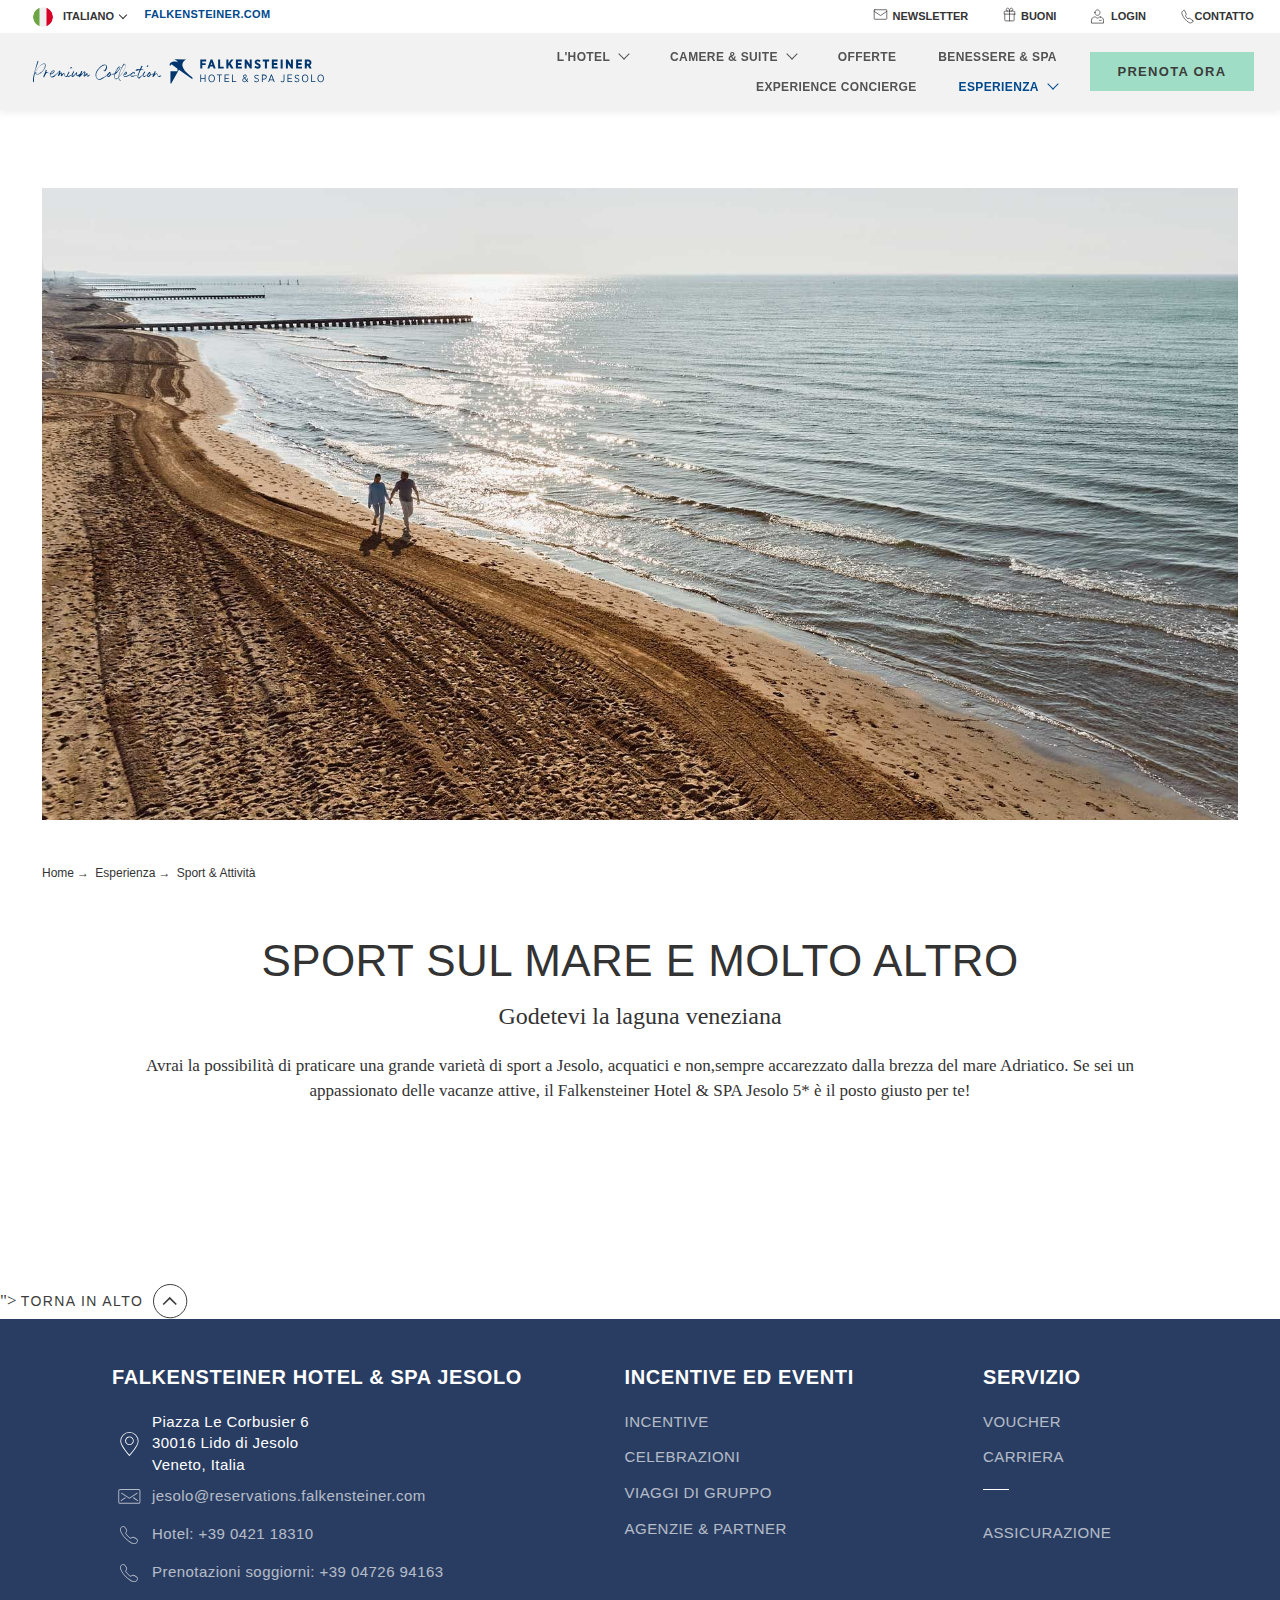
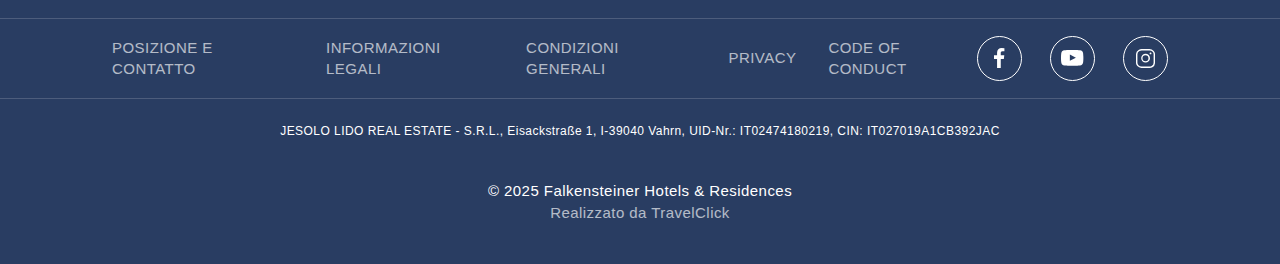
==== index.html @ 084e7e49 "primo commit del progetto Aloe Demo" ====
<!DOCTYPE html>
<!-- saved from url=(0066)https://www.falkensteiner.com/it/hotel-spa-jesolo/esperienza/sport -->
<html dir="ltr" lang="it" data-lang="it" data-template="free-content" data-template-source="falkensteiner"><head><meta http-equiv="Content-Type" content="text/html; charset=UTF-8">
<script src="./Index_Files/token_create.js.download"></script><script async="" src="./Index_Files/clarity.js.download"></script><script type="text/javascript" async="" src="./Index_Files/identify_965479e7.js.download"></script><script type="text/javascript" async="" src="./Index_Files/main.MTJlOTFkZmIxMQ.js.download" data-id="CJNENC3C77U5E7962AG0"></script><script type="text/javascript" async="" src="./Index_Files/js"></script><script type="text/javascript" async="" src="./Index_Files/js(1)"></script><script async="" src="./Index_Files/main.8821a9da.js.download"></script><script type="text/javascript" async="" src="./Index_Files/destination"></script><script async="" src="./Index_Files/jy39ptswhj"></script><script type="text/javascript" async="" src="./Index_Files/events.js.download"></script><script type="text/javascript" async="" src="./Index_Files/obtp.js.download"></script><script type="text/javascript" async="" src="./Index_Files/insight.min.js.download"></script><script type="text/javascript" async="" src="./Index_Files/destination(1)"></script><script type="text/javascript" async="" src="./Index_Files/core.js.download"></script><script type="text/javascript" async="" src="./Index_Files/destination(2)"></script><script async="" src="./Index_Files/gtm.js.download"></script><script async="" src="./Index_Files/gtm(1).js.download"></script><script>
	var galaxyInfo = {
		website_id: 1503,
	    tvs: 0,
	    cms_id: 44611,
	    iso: "it_IT",
	    local: "it",
	    traduction_id: 3,
	    env: "prod",
	    domain_unique_id: "28d9a5e9d1d8fb2f7a3abefef008ceb1",
	    proxy_url: "https://tc.galaxy.tf",
	    proxy_key: "d54fd9c26878efa6d513a52856eb7325",
	    proxy_url_lead: "https://tc.galaxy.tf/leads?key=d54fd9c26878efa6d513a52856eb7325&glx-website-id=1503&glx-trad-id=3",
	    proxy_user_pool_id: "",
	    item_previous:"",
	    item_current:"",
	    item_next_item:"",
	    item_count:"0",
	    auto_visibility_start: "",
	    auto_visibility_end: "",
	    visibility_redirect_url: "",
	    locales_theme:"/it/hotel-spa-jesolo/json/locale/1503/71/3",
	    live_website: true,
	    backstage: "https://www.travelclick-websolutions.com"
	}
	</script>
<script type="text/javascript" src="./Index_Files/5f8d54287df5d25bd8c5c314.js.download"></script><script src="./Index_Files/secure-privacy-v1.js.download" type="text/javascript"></script>
<script>
    window.addEventListener("sp_init", function (evt) {
        window.sp.switchLanguage('it');
    }, false);
</script>
<script>var galaxyGMS=function(){var e;return{isUserLoggedIn:function(){try{var r=sessionStorage.getItem("gms_profil_data")||localStorage.getItem("gms_profil_data");return!!(r&&(e=JSON.parse(r))&&e.firstName&&e.timestamp&&45>(+new Date-e.timestamp)/1e3/60)}catch(e){return!1}},userTierKey:function(){if(this.isUserLoggedIn()){var r=e.levelName;if("string"==typeof r)return r.toLowerCase().replace(/ /g,"_")}return!1}}}();</script>

<link rel="preconnect" href="https://fonts.bunny.net/" crossorigin="">
<link rel="preload" as="style" href="./Index_Files/css"><link rel="stylesheet" href="./Index_Files/css" media="all" onload="this.media=&#39;all&#39;"><noscript><link rel="stylesheet" href="https://fonts.bunny.net/css?family=Raleway:400,400i,700,700i&display=swap&subset=latin,latin-ext"/></noscript>
<link rel="preload" as="style" href="./Index_Files/css(1)"><link rel="stylesheet" href="./Index_Files/css(1)" media="all" onload="this.media=&#39;all&#39;"><noscript><link rel="stylesheet" href="https://fonts.bunny.net/css?family=Lora:400,400i,700,700i&display=swap&subset=latin,latin-ext"/></noscript>
<link rel="preload" as="style" href="./Index_Files/css(2)"><link rel="stylesheet" href="./Index_Files/css(2)" media="all" onload="this.media=&#39;all&#39;"><noscript><link rel="stylesheet" href="https://fonts.bunny.net/css?family=Montserrat:400,400i,700,700i&display=swap&subset=latin,latin-ext"/></noscript>
<meta name="viewport" content="width=device-width, initial-scale=1, maximum-scale=1">
<link rel="preload" href="https://www.falkensteiner.com/integration/falkensteiner/public/fonts/Raleway-Regular.woff" as="font" type="font/woff2" crossorigin="anonymous">
<link rel="shortcut icon" type="image/x-icon" href="https://www.falkensteiner.com/integration/falkensteiner/public/images/favicon.ico">
<link rel="stylesheet" href="./Index_Files/main.css">
<script>
    console.log('Inside Theme Extension - Global Head', 'prod');
</script>
<!--


<link rel="stylesheet" href="/css/custom/1503/287/main/6863b635205d9b9060128305950073a0/main.css" /> -->



<script>
  const tcIntegratedDatalayerConfig = {
    website: {
  name: "Falkensteiner Hotel & Spa Jesolo",
  type: '3',
  tvs: '0',
  nbHotel: 

  '33'


 ,
},
    websiteItem: {
  bid: '0',
  
  hotelId: '31',
  
  bookingEngineHotelId: '107848',
  bookingEngineProvider: 

"iHotelier (BE5)"


,
  branding: {
    name: "Falkensteiner Hotel & Spa Jesolo",
    brand: 

"Falkensteiner Hotels & Residences B"


,
    masterBrand: 

"Falkensteiner Hotels & Residences"  


,
    chainId: 'false',
  },
  location: {
    city: "Lido di Jesolo",
    country: "Italy",
    countryCode: "IT",
    state: "Veneto",
  },
  rating: '5',
  roomTypesCount: '16'
},
    hotelInDetail: 
{
  
  bid: '0',
  hotelId: '31',
  bookingEngineHotelId: '107848',
  bookingEngineProvider: "iHotelier (BE5)",
  branding: {
    name: "Falkensteiner Hotel & Spa Jesolo",
    brand: "Falkensteiner Hotels & Residences B",
    masterBrand: "Falkensteiner Hotels & Residences",
    chainId: 'false',
  },
  location: {
    city: "Lido di Jesolo",
    country: "Italy",
    countryCode: 'IT',
    state: "Veneto",
  },
  rating: '5',
  roomTypesCount: '16'
  
},
    ibe: {
  ibeGeneral: [{"id":41,"hotel_id":31,"months_id":2,"is_enable_rate_desktop":1,"rate_display_id":1,"rate_display":"Average per night","default_rate_display":"Average per night","default_rate_display_id":1}],
  ibeProductDisplay: [{"id":41,"hotel_id":31,"is_service_enhancements":1,"is_mandatory":0,"default_product_tab_id":1,"desktop_layout_id":3,"desktop_layout_settings_id":4,"desktop_layout_default_id":2,"rooms_tab_id":3,"rates_tab_id":3,"packages_tab_id":2,"offers_tab_id":3,"filters_ids":"3,9,7,4,6,8"}]
},
  };
  
  if (!window.GLXExtensions){
    window.GLXExtensions = { tcIntegratedDataLayer: { isEnabled: true, config: tcIntegratedDatalayerConfig } }
  } else {
    window.GLXExtensions.tcIntegratedDataLayer = { isEnabled: true, config: tcIntegratedDatalayerConfig }
  } 
</script>


<link rel="stylesheet" href="./Index_Files/main(1).css">
<link rel="stylesheet" href="./Index_Files/main(2).css" as="style" onload="this.onload=null;this.rel=&#39;stylesheet&#39;">
<noscript><link rel="stylesheet" href="/css/custom/1503/311/main/2f34b5a51df9e7f85da8542fa57a440a/main.css"></noscript>
<script>
  if (!window.GLXExtensions) window.GLXExtensions = {};
  window.GLXExtensions.tcGuestPortal = { isEnabled: true };
  (function () {
    const crossDomainParam = /gms=([^&]*)/.exec(window.location.hash);
   if (crossDomainParam) {
      window.GLXExtensions.tcGuestPortal.crossDomain = {
        param: crossDomainParam[1]
      };
      const newURL = new URL(window.location.href);
      newURL.hash = '';
      history.replaceState(null, '', newURL);
    }
  })();
</script>

<style>
/* While loading */
glx-tc-lead-rate:not([data-state="ready"]) {
    opacity: 0.5;
    cursor: wait;
}
/* avoid content jumping after loading in case there is no fallback */
glx-tc-lead-rate-member-value,
glx-tc-lead-rate-value {
    &:empty::before {
        content: '\00a0'; /* &nbsp; equivalent to force taking space */
    }
}
/* If there is no rate or fallback, we hide the rate */
glx-tc-lead-rate[data-empty="true"] {
    display: none!important;
}
</style>


<!-- webcomponents for rates from proxy -->
<script type="module" src="./Index_Files/rates-proxy.js.download"></script>


<link type="image/x-icon" href="https://cdn.galaxy.tf/uploads/3s/website/001/618/926/1618926524_607edbbcc29fb.png" rel="shortcut icon">
<script type="text/javascript">
    // Duration in milliseconds to wait while the Kameleoon application file is loaded
    var kameleoonLoadingTimeout = 1000;

    window.kameleoonQueue = window.kameleoonQueue || [];
    window.kameleoonStartLoadTime = new Date().getTime();
    if (! document.getElementById("kameleoonLoadingStyleSheet") && ! window.kameleoonDisplayPageTimeOut)
    {
        var kameleoonS = document.getElementsByTagName("script")[0];
        var kameleoonCc = "* { visibility: hidden !important; background-image: none !important; }";
        var kameleoonStn = document.createElement("style");
        kameleoonStn.type = "text/css";
        kameleoonStn.id = "kameleoonLoadingStyleSheet";
        if (kameleoonStn.styleSheet)
        {
            kameleoonStn.styleSheet.cssText = kameleoonCc;
        }
        else
        {
            kameleoonStn.appendChild(document.createTextNode(kameleoonCc));
        }
        kameleoonS.parentNode.insertBefore(kameleoonStn, kameleoonS);
        window.kameleoonDisplayPage = function(fromEngine)
        {
            if (!fromEngine)
            {
                window.kameleoonTimeout = true;
            }
            if (kameleoonStn.parentNode)
            {
                kameleoonStn.parentNode.removeChild(kameleoonStn);
            }
        };
        window.kameleoonDisplayPageTimeOut = window.setTimeout(window.kameleoonDisplayPage, kameleoonLoadingTimeout);
    }
</script>
<script type="text/javascript" src="./Index_Files/kameleoon.js.download" async="true"></script>
<title>Sport Jesolo I Falkensteiner Hotel &amp; Spa Jesolo</title>
<meta name="description" content="Se ti piace fare sport, Jesolo è la meta per le vacanze che fa per te. Scopri le attività proposte dal Falkensteiner Hotel &amp; Spa Jesolo. Visita il sito!">
<meta name="keywords" content="">
<meta property="og:site_name" content="Falkensteiner Hotel &amp; Spa Jesolo">

<meta name="robots" content="index, follow">
<link rel="canonical" href="https://www.falkensteiner.com/it/hotel-spa-jesolo/esperienza/sport">
<link rel="alternate" href="https://www.falkensteiner.com/hotel-spa-jesolo/erleben/sport" hreflang="de">
<link rel="alternate" href="https://www.falkensteiner.com/en/hotel-spa-jesolo/experience/sport" hreflang="en">
<link rel="alternate" href="https://www.falkensteiner.com/it/hotel-spa-jesolo/esperienza/sport" hreflang="it">
<meta property="og:url" content="https://www.falkensteiner.com/it/hotel-spa-jesolo/esperienza/sport">
<meta property="og:title" content="Sport Jesolo I Falkensteiner Hotel &amp; Spa Jesolo">
<meta property="og:description" content="Se ti piace fare sport, Jesolo è la meta per le vacanze che fa per te. Scopri le attività proposte dal Falkensteiner Hotel &amp; Spa Jesolo. Visita il sito!">
<meta property="og:locale" content="it_IT">
<script type="application/ld+json">{"@context":"https:\/\/schema.org","@type":"BreadcrumbList","itemListElement":[{"@type":"ListItem","position":1,"item":{"@id":"https:\/\/www.falkensteiner.com\/it\/hotel-spa-jesolo","name":"Home"}},{"@type":"ListItem","position":2,"item":{"@id":"https:\/\/www.falkensteiner.com\/it\/hotel-spa-jesolo\/esperienza","name":"Esperienza"}},{"@type":"ListItem","position":3,"item":{"@id":"https:\/\/www.falkensteiner.com\/it\/hotel-spa-jesolo\/esperienza\/sport","name":"Sport &amp; attivit&agrave;"}}]}</script>
<script>var websiteID = 1503;</script>
<script>var cms = 44611</script>
<script>var ts_roll_up_tracking = 'enabled';</script>
<script> var ts_analytics = {"booking_engine_hotel_id":"107848","hotel_bid":"","master_brand_bid":333787,"brand_bid":"","master_brand_chain_id":"FHG"}</script>
<script>
var dl = {"pageLanguage":"it","tvs":"tvs_no","websiteLanguage":"it","pageSection":"not_applicable","pageSubSection":"not_applicable","contentGroup":"not_applicable","globalProduct":"web","event":"datalayer-first-render","productPurchased":"custom","propertyWebsiteLanguages":3,"webHostname":"falkensteiner.com","parentHostname":"not_applicable"};
				dl.loggedIn = galaxyGMS.isUserLoggedIn() ? "yes" : "no";
				dl.memberTier = galaxyGMS.userTierKey() ? galaxyGMS.userTierKey() : "null";
</script>
<script>(function(w,d,s,l,i){w[l]=w[l]||[];w[l].push({'gtm.start':
		new Date().getTime(),event:'gtm.js'});var f=d.getElementsByTagName(s)[0],
		j=d.createElement(s),dl=l!='dataLayer'?'&l='+l:'';j.async=true;j.src=
		'https://www.googletagmanager.com/gtm.js?id='+i+dl;f.parentNode.insertBefore(j,f);
		})(window,document,'script','dataLayer','GTM-TL2MM4B');
		</script>

<style>
/* For WYSIWYG content, CSS class are added to figure/images instead of relying only on inline style attribute. These images have the class "glx-cke5-image" added so we can target them safely. */
figure.image_resized.glx-cke5-image[style*="width"] img {
    width: 100%;
    height: auto;
}
</style>
<script>
				(function(w,d,s,l,i){w[l]=w[l]||[];w[l].push({'gtm.start':
				new Date().getTime(),event:'gtm.js'});var f=d.getElementsByTagName(s)[0],
				j=d.createElement(s),dl=l!='dataLayer'?'&l='+l:'';j.async=true;j.src=
				'https://www.googletagmanager.com/gtm.js?id='+i+dl;f.parentNode.insertBefore(j,f);
				})(window,document,'script','dataLayer','GTM-M9P2XD');
				</script>
<script>_dynamic_base = "https://dynamic.travelclick-websolutions.com"</script>
<style>.select2-container{box-sizing:border-box;display:inline-block;margin:0;position:relative;vertical-align:middle}.select2-container .select2-selection--single{box-sizing:border-box;cursor:pointer;display:block;height:28px;user-select:none;-webkit-user-select:none}.select2-container .select2-selection--single .select2-selection__rendered{display:block;padding-left:8px;padding-right:20px;overflow:hidden;text-overflow:ellipsis;white-space:nowrap}.select2-container .select2-selection--single .select2-selection__clear{background-color:transparent;border:none;font-size:1em}.select2-container[dir=rtl] .select2-selection--single .select2-selection__rendered{padding-right:8px;padding-left:20px}.select2-container .select2-selection--multiple{box-sizing:border-box;cursor:pointer;display:block;min-height:32px;user-select:none;-webkit-user-select:none}.select2-container .select2-selection--multiple .select2-selection__rendered{display:inline;list-style:none;padding:0}.select2-container .select2-selection--multiple .select2-selection__clear{background-color:transparent;border:none;font-size:1em}.select2-container .select2-search--inline .select2-search__field{box-sizing:border-box;border:none;font-size:100%;margin-top:5px;margin-left:5px;padding:0;max-width:100%;resize:none;height:18px;vertical-align:bottom;font-family:sans-serif;overflow:hidden;word-break:keep-all}.select2-container .select2-search--inline .select2-search__field::-webkit-search-cancel-button{-webkit-appearance:none}.select2-dropdown{background-color:white;border:1px solid #aaa;border-radius:4px;box-sizing:border-box;display:block;position:absolute;left:-100000px;width:100%;z-index:1051}.select2-results{display:block}.select2-results__options{list-style:none;margin:0;padding:0}.select2-results__option{padding:6px;user-select:none;-webkit-user-select:none}.select2-results__option--selectable{cursor:pointer}.select2-container--open .select2-dropdown{left:0}.select2-container--open .select2-dropdown--above{border-bottom:none;border-bottom-left-radius:0;border-bottom-right-radius:0}.select2-container--open .select2-dropdown--below{border-top:none;border-top-left-radius:0;border-top-right-radius:0}.select2-search--dropdown{display:block;padding:4px}.select2-search--dropdown .select2-search__field{padding:4px;width:100%;box-sizing:border-box}.select2-search--dropdown .select2-search__field::-webkit-search-cancel-button{-webkit-appearance:none}.select2-search--dropdown.select2-search--hide{display:none}.select2-close-mask{border:0;margin:0;padding:0;display:block;position:fixed;left:0;top:0;min-height:100%;min-width:100%;height:auto;width:auto;opacity:0;z-index:99;background-color:#fff;filter:alpha(opacity=0)}.select2-hidden-accessible{border:0 !important;clip:rect(0 0 0 0) !important;-webkit-clip-path:inset(50%) !important;clip-path:inset(50%) !important;height:1px !important;overflow:hidden !important;padding:0 !important;position:absolute !important;width:1px !important;white-space:nowrap !important}.select2-container--default .select2-selection--single{background-color:#fff;border:1px solid #aaa;border-radius:4px}.select2-container--default .select2-selection--single .select2-selection__rendered{color:#444;line-height:28px}.select2-container--default .select2-selection--single .select2-selection__clear{cursor:pointer;float:right;font-weight:bold;height:26px;margin-right:20px;padding-right:0px}.select2-container--default .select2-selection--single .select2-selection__placeholder{color:#999}.select2-container--default .select2-selection--single .select2-selection__arrow{height:26px;position:absolute;top:1px;right:1px;width:20px}.select2-container--default .select2-selection--single .select2-selection__arrow b{border-color:#888 transparent transparent transparent;border-style:solid;border-width:5px 4px 0 4px;height:0;left:50%;margin-left:-4px;margin-top:-2px;position:absolute;top:50%;width:0}.select2-container--default[dir=rtl] .select2-selection--single .select2-selection__clear{float:left}.select2-container--default[dir=rtl] .select2-selection--single .select2-selection__arrow{left:1px;right:auto}.select2-container--default.select2-container--disabled .select2-selection--single{background-color:#eee;cursor:default}.select2-container--default.select2-container--disabled .select2-selection--single .select2-selection__clear{display:none}.select2-container--default.select2-container--open .select2-selection--single .select2-selection__arrow b{border-color:transparent transparent #888 transparent;border-width:0 4px 5px 4px}.select2-container--default .select2-selection--multiple{background-color:white;border:1px solid #aaa;border-radius:4px;cursor:text;padding-bottom:5px;padding-right:5px;position:relative}.select2-container--default .select2-selection--multiple.select2-selection--clearable{padding-right:25px}.select2-container--default .select2-selection--multiple .select2-selection__clear{cursor:pointer;font-weight:bold;height:20px;margin-right:10px;margin-top:5px;position:absolute;right:0;padding:1px}.select2-container--default .select2-selection--multiple .select2-selection__choice{background-color:#e4e4e4;border:1px solid #aaa;border-radius:4px;box-sizing:border-box;display:inline-block;margin-left:5px;margin-top:5px;padding:0;padding-left:20px;position:relative;max-width:100%;overflow:hidden;text-overflow:ellipsis;vertical-align:bottom;white-space:nowrap}.select2-container--default .select2-selection--multiple .select2-selection__choice__display{cursor:default;padding-left:2px;padding-right:5px}.select2-container--default .select2-selection--multiple .select2-selection__choice__remove{background-color:transparent;border:none;border-right:1px solid #aaa;border-top-left-radius:4px;border-bottom-left-radius:4px;color:#999;cursor:pointer;font-size:1em;font-weight:bold;padding:0 4px;position:absolute;left:0;top:0}.select2-container--default .select2-selection--multiple .select2-selection__choice__remove:hover,.select2-container--default .select2-selection--multiple .select2-selection__choice__remove:focus{background-color:#f1f1f1;color:#333;outline:none}.select2-container--default[dir=rtl] .select2-selection--multiple .select2-selection__choice{margin-left:5px;margin-right:auto}.select2-container--default[dir=rtl] .select2-selection--multiple .select2-selection__choice__display{padding-left:5px;padding-right:2px}.select2-container--default[dir=rtl] .select2-selection--multiple .select2-selection__choice__remove{border-left:1px solid #aaa;border-right:none;border-top-left-radius:0;border-bottom-left-radius:0;border-top-right-radius:4px;border-bottom-right-radius:4px}.select2-container--default[dir=rtl] .select2-selection--multiple .select2-selection__clear{float:left;margin-left:10px;margin-right:auto}.select2-container--default.select2-container--focus .select2-selection--multiple{border:solid black 1px;outline:0}.select2-container--default.select2-container--disabled .select2-selection--multiple{background-color:#eee;cursor:default}.select2-container--default.select2-container--disabled .select2-selection__choice__remove{display:none}.select2-container--default.select2-container--open.select2-container--above .select2-selection--single,.select2-container--default.select2-container--open.select2-container--above .select2-selection--multiple{border-top-left-radius:0;border-top-right-radius:0}.select2-container--default.select2-container--open.select2-container--below .select2-selection--single,.select2-container--default.select2-container--open.select2-container--below .select2-selection--multiple{border-bottom-left-radius:0;border-bottom-right-radius:0}.select2-container--default .select2-search--dropdown .select2-search__field{border:1px solid #aaa}.select2-container--default .select2-search--inline .select2-search__field{background:transparent;border:none;outline:0;box-shadow:none;-webkit-appearance:textfield}.select2-container--default .select2-results>.select2-results__options{max-height:200px;overflow-y:auto}.select2-container--default .select2-results__option .select2-results__option{padding-left:1em}.select2-container--default .select2-results__option .select2-results__option .select2-results__group{padding-left:0}.select2-container--default .select2-results__option .select2-results__option .select2-results__option{margin-left:-1em;padding-left:2em}.select2-container--default .select2-results__option .select2-results__option .select2-results__option .select2-results__option{margin-left:-2em;padding-left:3em}.select2-container--default .select2-results__option .select2-results__option .select2-results__option .select2-results__option .select2-results__option{margin-left:-3em;padding-left:4em}.select2-container--default .select2-results__option .select2-results__option .select2-results__option .select2-results__option .select2-results__option .select2-results__option{margin-left:-4em;padding-left:5em}.select2-container--default .select2-results__option .select2-results__option .select2-results__option .select2-results__option .select2-results__option .select2-results__option .select2-results__option{margin-left:-5em;padding-left:6em}.select2-container--default .select2-results__option--group{padding:0}.select2-container--default .select2-results__option--disabled{color:#999}.select2-container--default .select2-results__option--selected{background-color:#ddd}.select2-container--default .select2-results__option--highlighted.select2-results__option--selectable{background-color:#5897fb;color:white}.select2-container--default .select2-results__group{cursor:default;display:block;padding:6px}.select2-container--classic .select2-selection--single{background-color:#f7f7f7;border:1px solid #aaa;border-radius:4px;outline:0;background-image:-webkit-linear-gradient(top, #fff 50%, #eee 100%);background-image:-o-linear-gradient(top, #fff 50%, #eee 100%);background-image:linear-gradient(to bottom, #fff 50%, #eee 100%);background-repeat:repeat-x;filter:progid:DXImageTransform.Microsoft.gradient(startColorstr="#FFFFFFFF", endColorstr="#FFEEEEEE", GradientType=0)}.select2-container--classic .select2-selection--single:focus{border:1px solid #5897fb}.select2-container--classic .select2-selection--single .select2-selection__rendered{color:#444;line-height:28px}.select2-container--classic .select2-selection--single .select2-selection__clear{cursor:pointer;float:right;font-weight:bold;height:26px;margin-right:20px}.select2-container--classic .select2-selection--single .select2-selection__placeholder{color:#999}.select2-container--classic .select2-selection--single .select2-selection__arrow{background-color:#ddd;border:none;border-left:1px solid #aaa;border-top-right-radius:4px;border-bottom-right-radius:4px;height:26px;position:absolute;top:1px;right:1px;width:20px;background-image:-webkit-linear-gradient(top, #eee 50%, #ccc 100%);background-image:-o-linear-gradient(top, #eee 50%, #ccc 100%);background-image:linear-gradient(to bottom, #eee 50%, #ccc 100%);background-repeat:repeat-x;filter:progid:DXImageTransform.Microsoft.gradient(startColorstr="#FFEEEEEE", endColorstr="#FFCCCCCC", GradientType=0)}.select2-container--classic .select2-selection--single .select2-selection__arrow b{border-color:#888 transparent transparent transparent;border-style:solid;border-width:5px 4px 0 4px;height:0;left:50%;margin-left:-4px;margin-top:-2px;position:absolute;top:50%;width:0}.select2-container--classic[dir=rtl] .select2-selection--single .select2-selection__clear{float:left}.select2-container--classic[dir=rtl] .select2-selection--single .select2-selection__arrow{border:none;border-right:1px solid #aaa;border-radius:0;border-top-left-radius:4px;border-bottom-left-radius:4px;left:1px;right:auto}.select2-container--classic.select2-container--open .select2-selection--single{border:1px solid #5897fb}.select2-container--classic.select2-container--open .select2-selection--single .select2-selection__arrow{background:transparent;border:none}.select2-container--classic.select2-container--open .select2-selection--single .select2-selection__arrow b{border-color:transparent transparent #888 transparent;border-width:0 4px 5px 4px}.select2-container--classic.select2-container--open.select2-container--above .select2-selection--single{border-top:none;border-top-left-radius:0;border-top-right-radius:0;background-image:-webkit-linear-gradient(top, #fff 0%, #eee 50%);background-image:-o-linear-gradient(top, #fff 0%, #eee 50%);background-image:linear-gradient(to bottom, #fff 0%, #eee 50%);background-repeat:repeat-x;filter:progid:DXImageTransform.Microsoft.gradient(startColorstr="#FFFFFFFF", endColorstr="#FFEEEEEE", GradientType=0)}.select2-container--classic.select2-container--open.select2-container--below .select2-selection--single{border-bottom:none;border-bottom-left-radius:0;border-bottom-right-radius:0;background-image:-webkit-linear-gradient(top, #eee 50%, #fff 100%);background-image:-o-linear-gradient(top, #eee 50%, #fff 100%);background-image:linear-gradient(to bottom, #eee 50%, #fff 100%);background-repeat:repeat-x;filter:progid:DXImageTransform.Microsoft.gradient(startColorstr="#FFEEEEEE", endColorstr="#FFFFFFFF", GradientType=0)}.select2-container--classic .select2-selection--multiple{background-color:white;border:1px solid #aaa;border-radius:4px;cursor:text;outline:0;padding-bottom:5px;padding-right:5px}.select2-container--classic .select2-selection--multiple:focus{border:1px solid #5897fb}.select2-container--classic .select2-selection--multiple .select2-selection__clear{display:none}.select2-container--classic .select2-selection--multiple .select2-selection__choice{background-color:#e4e4e4;border:1px solid #aaa;border-radius:4px;display:inline-block;margin-left:5px;margin-top:5px;padding:0}.select2-container--classic .select2-selection--multiple .select2-selection__choice__display{cursor:default;padding-left:2px;padding-right:5px}.select2-container--classic .select2-selection--multiple .select2-selection__choice__remove{background-color:transparent;border:none;border-top-left-radius:4px;border-bottom-left-radius:4px;color:#888;cursor:pointer;font-size:1em;font-weight:bold;padding:0 4px}.select2-container--classic .select2-selection--multiple .select2-selection__choice__remove:hover{color:#555;outline:none}.select2-container--classic[dir=rtl] .select2-selection--multiple .select2-selection__choice{margin-left:5px;margin-right:auto}.select2-container--classic[dir=rtl] .select2-selection--multiple .select2-selection__choice__display{padding-left:5px;padding-right:2px}.select2-container--classic[dir=rtl] .select2-selection--multiple .select2-selection__choice__remove{border-top-left-radius:0;border-bottom-left-radius:0;border-top-right-radius:4px;border-bottom-right-radius:4px}.select2-container--classic.select2-container--open .select2-selection--multiple{border:1px solid #5897fb}.select2-container--classic.select2-container--open.select2-container--above .select2-selection--multiple{border-top:none;border-top-left-radius:0;border-top-right-radius:0}.select2-container--classic.select2-container--open.select2-container--below .select2-selection--multiple{border-bottom:none;border-bottom-left-radius:0;border-bottom-right-radius:0}.select2-container--classic .select2-search--dropdown .select2-search__field{border:1px solid #aaa;outline:0}.select2-container--classic .select2-search--inline .select2-search__field{outline:0;box-shadow:none}.select2-container--classic .select2-dropdown{background-color:#fff;border:1px solid transparent}.select2-container--classic .select2-dropdown--above{border-bottom:none}.select2-container--classic .select2-dropdown--below{border-top:none}.select2-container--classic .select2-results>.select2-results__options{max-height:200px;overflow-y:auto}.select2-container--classic .select2-results__option--group{padding:0}.select2-container--classic .select2-results__option--disabled{color:grey}.select2-container--classic .select2-results__option--highlighted.select2-results__option--selectable{background-color:#3875d7;color:#fff}.select2-container--classic .select2-results__group{cursor:default;display:block;padding:6px}.select2-container--classic.select2-container--open .select2-dropdown{border-color:#5897fb}</style><style type="text/css">img[onload^="SVGInject("]{visibility:hidden;}</style><style>/*!
 * Pikaday
 * Copyright © 2014 David Bushell | BSD & MIT license | https://dbushell.com/
 */.pika-single{z-index:9999;display:block;position:relative;color:#333;background:#fff;border:1px solid #ccc;border-bottom-color:#bbb;font-family:"Helvetica Neue",Helvetica,Arial,sans-serif}.pika-single:before,.pika-single:after{content:" ";display:table}.pika-single:after{clear:both}.pika-single.is-hidden{display:none}.pika-single.is-bound{position:absolute;box-shadow:0 5px 15px -5px rgba(0, 0, 0, 0.5)}.pika-lendar{float:left;width:240px;margin:8px}.pika-title{position:relative;text-align:center}.pika-label{display:inline-block;position:relative;z-index:9999;overflow:hidden;margin:0;padding:5px 3px;font-size:14px;line-height:20px;font-weight:bold;background-color:#fff}.pika-title select{cursor:pointer;position:absolute;z-index:9998;margin:0;left:0;top:5px;opacity:0}.pika-prev,.pika-next{display:block;cursor:pointer;position:relative;outline:none;border:0;padding:0;width:20px;height:30px;text-indent:20px;white-space:nowrap;overflow:hidden;background-color:transparent;background-position:center center;background-repeat:no-repeat;background-size:75% 75%;opacity:.5}.pika-prev:hover,.pika-next:hover{opacity:1}.pika-prev,.is-rtl .pika-next{float:left;background-image:url([data-uri])}.pika-next,.is-rtl .pika-prev{float:right;background-image:url([data-uri])}.pika-prev.is-disabled,.pika-next.is-disabled{cursor:default;opacity:.2}.pika-select{display:inline-block}.pika-table{width:100%;border-collapse:collapse;border-spacing:0;border:0}.pika-table th,.pika-table td{width:14.2857142857%;padding:0}.pika-table th{color:#999;font-size:12px;line-height:25px;font-weight:bold;text-align:center}.pika-button{cursor:pointer;display:block;box-sizing:border-box;-moz-box-sizing:border-box;outline:none;border:0;margin:0;width:100%;padding:5px;color:#666;font-size:12px;line-height:15px;text-align:right;background:#f5f5f5;height:initial}.pika-week{font-size:11px;color:#999}.is-today .pika-button{color:#3af;font-weight:bold}.is-selected .pika-button,.has-event .pika-button{color:#fff;font-weight:bold;background:#3af;box-shadow:inset 0 1px 3px #178fe5;border-radius:3px}.has-event .pika-button{background:#005da9;box-shadow:inset 0 1px 3px #0076c9}.is-disabled .pika-button,.is-inrange .pika-button{background:#d5e9f7}.is-startrange .pika-button{color:#fff;background:#6cb31d;box-shadow:none;border-radius:3px}.is-endrange .pika-button{color:#fff;background:#3af;box-shadow:none;border-radius:3px}.is-disabled .pika-button{pointer-events:none;cursor:default;color:#999;opacity:.3}.is-outside-current-month .pika-button{color:#999;opacity:.3}.is-selection-disabled{pointer-events:none;cursor:default}.pika-button:hover,.pika-row.pick-whole-week:hover .pika-button{color:#fff;background:#ff8000;box-shadow:none;border-radius:3px}.pika-table abbr{border-bottom:none;cursor:help}</style><script charset="utf-8" src="./Index_Files/initPersonalization.bundle.js.download"></script><link rel="stylesheet" href="./Index_Files/banners.css" type="text/css"><script type="text/javascript" src="./Index_Files/hotel_price_widget.js.download" data-thn-current="1"></script><style>.pika-single.rate-calendar .pika-button{display:flex;justify-content:center;align-items:center;flex-direction:column;padding:0px 5px 0px}.pika-single.rate-calendar .pika-button.has-rate{padding-top:5px}.pika-single.rate-calendar .pikaday-daily-rate{display:block;font-size:.7em;text-overflow:ellipsis;overflow:hidden;pointer-events:none}.pika-single.rate-calendar .lowest-rate{display:none;position:relative}@media(min-width: 768px){.pika-single.rate-calendar .lowest-rate{display:flex}}.pika-single.rate-calendar .lowest-rate:before{content:"";display:block;width:6px;height:6px;position:absolute;top:2px;left:50%;transform:translateX(-50%);background-color:var(--indicator-color, #0ae000);border-radius:100%}.calendar-days{display:flex;align-items:center;cursor:pointer}.calendar-days.disabled{pointer-events:none;opacity:.6}.calendar-days>*{pointer-events:none}.calendar-days[data-lowest-rate=true] .calendar-day:after{content:"";display:block;width:6px;height:6px;position:absolute;top:50%;right:4px;transform:translateY(-50%);background-color:var(--indicator-color, #0ae000);border-radius:100%}.calendar-days .calendar-day-name{width:20%;text-align:left}.calendar-days .calendar-day{position:relative;width:15%;text-align:left}.calendar-days .calendar-rate{margin:0px 0px 0px auto}</style><style type="text/css">.hidden[data-v-50f4b45b] {
  visibility: hidden;
  display: none;
}

/*# sourceMappingURL=Teleport.vue.map */
/*# sourceURL=/home/shodan/Projects/vue2-teleport/src/Teleport.vue */
/*# sourceMappingURL=[data-uri] */</style><style>.slick-slider{position:relative;display:block;box-sizing:border-box;-webkit-touch-callout:none;-webkit-user-select:none;-khtml-user-select:none;-moz-user-select:none;-ms-user-select:none;user-select:none;-ms-touch-action:pan-y;touch-action:pan-y;-webkit-tap-highlight-color:rgba(0,0,0,0)}.slick-list{position:relative;overflow:hidden;display:block;margin:0;padding:0}.slick-list:focus{outline:none}.slick-list.dragging{cursor:pointer;cursor:hand}.slick-slider .slick-track,.slick-slider .slick-list{-webkit-transform:translate3d(0, 0, 0);-moz-transform:translate3d(0, 0, 0);-ms-transform:translate3d(0, 0, 0);-o-transform:translate3d(0, 0, 0);transform:translate3d(0, 0, 0)}.slick-track{position:relative;left:0;top:0;display:block;margin-left:auto;margin-right:auto}.slick-track:before,.slick-track:after{content:"";display:table}.slick-track:after{clear:both}.slick-loading .slick-track{visibility:hidden}.slick-slide{float:left;height:100%;min-height:1px;display:none}[dir=rtl] .slick-slide{float:right}.slick-slide img{display:block}.slick-slide.slick-loading img{display:none}.slick-slide.dragging img{pointer-events:none}.slick-initialized .slick-slide{display:block}.slick-loading .slick-slide{visibility:hidden}.slick-vertical .slick-slide{display:block;height:auto;border:1px solid rgba(0,0,0,0)}.slick-arrow.slick-hidden{display:none}</style><script src="./Index_Files/ccpa.js.download" type="text/javascript"></script><style type="text/css">@import url('https://fonts.googleapis.com/css2?family=Work+Sans:ital,wght@0,100..900;1,100..900&display=swap');</style><script src="./Index_Files/dfe3e0c9f6ddcd4d278c2f9215da5d44.min.js.download"></script><meta http-equiv="origin-trial" content="A7JYkbIvWKmS8mWYjXO12SIIsfPdI7twY91Y3LWOV/YbZmN1ZhYv8O+Zs6/[base64]"><script type="text/javascript" async="" src="./Index_Files/f.txt"></script><script src="./Index_Files/555650781216958" async=""></script><script async="" src="./Index_Files/fbevents.js.download" type="application/javascript"></script></head>
<body class="g_free-content js-loading"><span class="hidden">



</span>

<div hidden="">







</div>

	<script>
		document.body.classList.remove("no-js");
		document.body.classList.add('js-loading');
	</script>

	<span class="hidden">
	
	

	
	

	
	
	
	

	
		
	

	
		
	

	
		
		
	

	
	
	

		
</span>






	<div class="wrapper overflow-hidden" style="">
		<header class="header js-header-height property-header has-hero no-hero scrolled" id="main-header">
			
    <div id="cookie-bar">
        <div class="container">
            <div class="cookie-body">
                <div class="cookie-content cookie-content--center">
                    

                    
                        <div class="cookie-content-entry">
                            <p style="text-align: center;"><a href="http://www.falkensteiner.com/it/hotel-spa-jesolo/domande-frequenti#direct" target="_blank"><strong>Vantaggi della prenotazione diretta: ✓&nbsp;</strong>20% di sconto sui trattamenti SPA&nbsp;<strong>✓&nbsp;</strong>Miglior prezzo&nbsp;<strong>✓&nbsp;</strong>Easy Protect</a></p>

                        </div>
                    
                </div>

                
            </div>
        </div>
    </div>


			<!-- Tablet/Desktop navigation -->
			<nav class="navbar">
				
				

				<div class="navbar__top" style="">
					<div class="nav-left-wrapper">
						<div class="language-switcher">
							<div class="nav-item d-none d-md-block">
								<div class="dropdown dropdown--language">
    <button class="dropdown-toggle" id="navLanguages" data-toggle="dropdown" aria-haspopup="true" aria-expanded="false">
      <img class="lang-flag" src="./Index_Files/1519924500_5a983514a70a6.svg" aria-hidden="true" alt="">
        Italiano
    </button>

    <div class="dropdown-menu" aria-labelledby="navLanguages">
                    <a href="https://www.falkensteiner.com/hotel-spa-jesolo/erleben/sport" class="dropdown-item js-galaxy-language" data-language="Deutsch">
              <img class="lang-flag" src="./Index_Files/1524559861_5adeeff57d1dc.svg" aria-hidden="true" alt="">
              Deutsch            </a>
                    <a href="https://www.falkensteiner.com/en/hotel-spa-jesolo/experience/sport" class="dropdown-item js-galaxy-language" data-language="English">
              <img class="lang-flag" src="./Index_Files/1519924405_5a9834b53e380.svg" aria-hidden="true" alt="">
              English            </a>
            </div>
</div>

							</div>
						</div>
	
						
							<a href="https://www.falkensteiner.com/it" target="_blank" class="navbar__top__link" aria-label="falkensteiner.com (opens in a new tab)">
								falkensteiner.com
							</a>
						
					</div>
					<div class="navbar__top__inner">
						<ul class="nav nav--small">
							
								<li class="nav-item d-sm-flex d-lg-none d-md-none">
									<div class="dropdown dropdown--language">
    <button class="dropdown-toggle" id="navLanguages" data-toggle="dropdown" aria-haspopup="true" aria-expanded="false">
      <img class="lang-flag" src="./Index_Files/1519924500_5a983514a70a6.svg" aria-hidden="true" alt="">
        Italiano
    </button>

    <div class="dropdown-menu" aria-labelledby="navLanguages">
                    <a href="https://www.falkensteiner.com/hotel-spa-jesolo/erleben/sport" class="dropdown-item js-galaxy-language" data-language="Deutsch">
              <img class="lang-flag" src="./Index_Files/1524559861_5adeeff57d1dc.svg" aria-hidden="true" alt="">
              Deutsch            </a>
                    <a href="https://www.falkensteiner.com/en/hotel-spa-jesolo/experience/sport" class="dropdown-item js-galaxy-language" data-language="English">
              <img class="lang-flag" src="./Index_Files/1519924405_5a9834b53e380.svg" aria-hidden="true" alt="">
              English            </a>
            </div>
</div>

								</li>
							
							
								 
									<li class="nav-item d-sm-flex d-lg-none d-md-none">
										<a href="https://www.falkensteiner.com/it" target="_blank" class="navbar__top__link property-link" aria-label="falkensteiner.com (opens in a new tab)"> 
											falkensteiner.com
										</a>
									</li>
								
							
              
                <li class="nav-item d-none d-md-block">
                  <div class="icon-text-wrap">
                    <span class="header__icon">
                      <svg id="Layer_1" data-name="pr-header-newsletter-icon" xmlns="http://www.w3.org/2000/svg" viewBox="0 0 1080 1080">
  <title>Property Header Newsletter Icon</title>
  <defs>
    <style>
      svg .cls-1 {
        fill: none;
        stroke: #333;
        stroke-linecap: round;
        stroke-linejoin: round;
        stroke-width: 50px;
      }
    </style>
  </defs>
  <rect class="cls-1" x="85.92" y="196.8" width="908.16" height="686.4" rx="38.44" ry="38.44"></rect>
  <polyline class="cls-1" points="91.2 316.34 540 618.04 988.8 316.34"></polyline>
</svg>
                    </span>
                    <a href="https://www.falkensteiner.com/it/hotel-spa-jesolo#newsletter" class="nav-link js-anchor-link" aria-label="Newsletter">Newsletter</a>
                  </div>
                </li>

                <li class="nav-item d-none d-md-none">
                  <div class="icon-text-wrap">
                    <span class="header__icon">
                      <svg id="Layer_1" data-name="pr-header-newsletter-icon" xmlns="http://www.w3.org/2000/svg" viewBox="0 0 1080 1080">
  <title>Property Header Newsletter Icon</title>
  <defs>
    <style>
      svg .cls-1 {
        fill: none;
        stroke: #333;
        stroke-linecap: round;
        stroke-linejoin: round;
        stroke-width: 50px;
      }
    </style>
  </defs>
  <rect class="cls-1" x="85.92" y="196.8" width="908.16" height="686.4" rx="38.44" ry="38.44"></rect>
  <polyline class="cls-1" points="91.2 316.34 540 618.04 988.8 316.34"></polyline>
</svg>
                    </span>
                    
                  </div>
                </li>

                <li class="nav-item d-none d-md-block">
                  <div class="icon-text-wrap">
                    <span class="header__icon">
                      <svg id="Layer_1" data-name="pr-header-voucher-icon" xmlns="http://www.w3.org/2000/svg" viewBox="0 0 1080 1080">
  <title>Property Header Voucher Icon</title>
  <defs>
    <style>
      svg .cls-1 {
        stroke-linecap: round;
      }

      svg .cls-1, svg .cls-2 {
        fill: none;
        stroke: #333;
        stroke-linejoin: round;
        stroke-width: 50px;
      }
    </style>
  </defs>
  <g>
    <path class="cls-1" d="M873.28,512.51v435.44c0,28.71-23.27,51.98-51.98,51.98H252.05c-28.71,0-51.98-23.27-51.98-51.98v-430.95"></path>
    <line class="cls-1" x1="540" y1="512.49" x2="540" y2="999.92"></line>
  </g>
  <g>
    <path class="cls-1" d="M922.06,512.88l-763.95.81-.17-162.88c-.03-28.71,23.22-52.01,51.93-52.04l659.99-.7c28.71-.03,52.01,23.22,52.04,51.93l.17,162.88Z"></path>
    <line class="cls-2" x1="539.86" y1="303.21" x2="540.09" y2="513.29"></line>
    <g>
      <path class="cls-1" d="M541.33,298.41l-.02-20.26c-.05-47.35-10.89-94.07-31.69-136.61h0c-22.32-45.64-73.18-69.84-122.67-58.36h0c-58.7,13.62-95.24,72.24-81.63,130.94h0c11.48,49.49,55.6,84.51,106.41,84.45"></path>
      <path class="cls-1" d="M541.33,298.41l-.02-20.26c-.05-47.35,10.69-94.09,31.39-136.68h0c22.22-45.69,73.03-70,122.55-58.62h0c58.73,13.49,95.4,72.04,81.9,130.76h0c-11.38,49.52-55.42,84.62-106.23,84.67"></path>
    </g>
  </g>
</svg>
                    </span>
                    <a href="https://www.falkensteiner.com/it/voucher" class="nav-link" aria-label="Buoni">Buoni</a>
                  </div>
                </li>
              

              
							
							<li class="nav-item d-none d-md-block dropdown-link">
                  <div class="js-insert-gms-header"><div data-v-50f4b45b=""><div class="header-user__sign-in js-gms-trigger-popup-login"><a href="https://www.falkensteiner.com/it/loyalty/login" class="link-transparent"><img class="custom-icon" src="./Index_Files/icon-user.svg"> <span class="icon__text">
        Login
      </span></a></div></div></div> 
                  
                  <div id="gms-header-dropdown"><div><div data-v-50f4b45b="" class="teleporter hidden"></div> <div data-v-50f4b45b="" class="teleporter hidden"></div></div></div>
              </li>
              <li class="nav-item d-sm-flex d-lg-none d-md-none dropdown-link">
                
                  <div class="js-insert-gms-header header-gms-container-mobile"><div data-v-50f4b45b=""><div class="header-user__sign-in js-gms-trigger-popup-login"><a href="https://www.falkensteiner.com/it/loyalty/login" class="link-transparent"><img src="./Index_Files/icon-user.svg" alt="Login" class="custom-icon"></a></div></div></div>
                  
                  <div id="gms-header-dropdown">
  <header-dropdown :configs="{
      headerSmallData:&#39;points&#39;,
      loginText: &#39;Login&#39;,
      login: &#39;/it/loyalty/login&#39;,
      customIcon: {
        main: &#39;https://image-tc.galaxy.tf/wisvg-drzq2zn9env6jhhlc434petgj/icon-user.svg?width=48&amp;height=48&#39;,
        hover: &#39;&#39;
      },
      triggerIsButton: false,
      customColors: {
        dropdownHead: {
          enabled: true,
          background: {
            default: &#39;#F4F4F4&#39;,
            hover:&#39;#333333&#39;
          },
          text: {
            default:&#39;#333333&#39;,
            hover:&#39;#333333&#39;
          }
        },
        dropdownPanel: {
          enabled: true,
          background: {
            default: &#39;#EFEEEE&#39;
          },
          text: {
            default:&#39;&#39;,
            hover:&#39;#EFEEEE&#39;
          }
        }
      },
      dropdown:[
{
    title: &#39;Il mio riepilogo&#39;,
    url: &#39;/it/loyalty/my-dashboard&#39;,
    target: &#39;_self&#39;,
},

{
    title: &#39;Il mio profilo&#39;,
    url: &#39;/it/loyalty/my-details&#39;,
    target: &#39;_self&#39;,
},

{
    title: &#39;Le mie prenotazioni&#39;,
    url: &#39;/it/loyalty/my-reservations&#39;,
    target: &#39;_self&#39;,
},

{
    title: &#39;Offerte speciali&#39;,
    url: &#39;/it/loyalty/special-offers&#39;,
    target: &#39;_self&#39;,
},

{
    title: &#39;I miei interessi&#39;,
    url: &#39;/it/loyalty/my-preferences&#39;,
    target: &#39;_self&#39;,
},
  ]}" :translations="{
    logout: &quot;Disconnessione&quot;,
    signOut: &quot;Disconnessione&quot;,
    hello: &quot;Ciao,&quot;,
    point:&quot;Punto&quot;,
    points:&quot;Punti&quot;,
    night:&quot;Notte&quot;,
    nights:&quot;Notti&quot;,
    stay:&quot;Soggiorno&quot;,
    stays:&quot;Soggiorni&quot;,
  }"></header-dropdown>
</div>
                
							</li>

							<li class="nav-item position-initial d-none d-md-block">
								<div class="dropdown dropdown--language dropdown--contact position-initial">
	<span class="contact__icon">
          <svg id="Layer_1" data-name="pr-header-contact-icon" xmlns="http://www.w3.org/2000/svg" viewBox="0 0 1080 1080">
  <title>Property Header Contact Icon</title>
  <defs>
    <style>
      svg .cls-1 {
        fill: none;
        stroke: #333;
        stroke-linecap: round;
        stroke-linejoin: round;
        stroke-width: 50px;
      }
    </style>
  </defs>
  <path class="cls-1" d="M934.55,846.23c-60.15-45.78-178.8-136.17-225.84-171.96-11.98-9.11-28.31-9.83-41.06-1.83l-11.32,7.1c-46.87,29.38-108.15,21.21-145.43-19.65-31.38-34.4-60.74-70.61-87.91-108.43-32.27-44.93-27.57-106.6,10.86-146.39,3.28-3.4,6.41-6.64,9.29-9.62,10.45-10.82,13.11-26.98,6.67-40.58l-121.55-256.92c-10.01-21.15-37.13-27.4-55.34-12.72-20.2,16.28-32.49,26.36-69.25,56.38-65.03,53.1-89.16,141.48-60.67,220.46,91.44,253.46,265.96,468.83,494.97,610.82,71.4,44.27,162.92,39.05,228.38-13.6,36.77-29.58,49.16-39.81,69.31-56.43,17.99-14.83,17.44-42.51-1.11-56.63Z"></path>
</svg>
    
    	</span>
	<button class="contact-toggle" id="navContact" data-toggle="dropdown" aria-haspopup="true" aria-expanded="false" aria-label="Contatto">
		Contatto
	</button>

<div class="dropdown-menu dropdown-contact" aria-labelledby="navContact">
	<div class="dropdown-contact__head d-md-none">
		Contatto

		<button type="button" data-dismiss="modal" aria-label="Mosalità di contatto diretto" class="dropdown-contact__close">
			<svg width="19.5" height="19.5" viewBox="0 0 44 44" xmlns="http://www.w3.org/2000/svg">
    <g fill-rule="nonzero" stroke="currentColor" fill="none" stroke-linecap="square">
        <path d="M.5.5l42.97 42.97M43.5.5L.53 43.47"></path>
    </g>
</svg>

		</button>
	</div><!-- /.dropdown-menu__head -->

	<div class="dropdown-contact__section dropdown-contact__section--large-mobile">
		<div class="dropdown-contact__section__inner">
			Vuoi prenotare una camera?

							<a href="https://www.falkensteiner.com/it/hotel-spa-jesolo/richiesta" class="form__btn btn btn-small js-galaxy-event-inquiry btn-decoration btn-decoration--right" aria-label="Richiesta">
					Richiesta
					<svg xmlns="http://www.w3.org/2000/svg" width="22.119" height="14.746" viewBox="0 0 22.119 14.746">
    <path d="M20.276,14.746H1.843A1.843,1.843,0,0,1,0,12.9V1.843A1.843,1.843,0,0,1,1.843,0H20.276a1.843,1.843,0,0,1,1.843,1.843V12.9A1.843,1.843,0,0,1,20.276,14.746ZM1.843.922a.924.924,0,0,0-.922.922V12.9a.924.924,0,0,0,.922.922H20.276A.924.924,0,0,0,21.2,12.9V1.843a.924.924,0,0,0-.922-.922Z" fill="currentColor"></path>
    <g transform="translate(2.766 3.686)">
        <path d="M14.3,14.078,6.213,8.847a.46.46,0,1,1,.5-.774L14.3,12.981l7.585-4.908a.46.46,0,1,1,.5.774Z" transform="translate(-6.001 -7.999)" fill="currentColor"></path>
    </g>

    <g transform="translate(2.305 8.295)">
        <path d="M5.461,21.687a.466.466,0,0,1-.382-.2.461.461,0,0,1,.129-.641l4.147-2.765a.462.462,0,1,1,.512.77L5.719,21.613A.535.535,0,0,1,5.461,21.687Z" transform="translate(-5.001 -18.001)" fill="currentColor"></path>
    </g>

    <g transform="translate(14.749 8.293)">
        <path d="M36.611,21.684a.468.468,0,0,1-.253-.078L32.21,18.841a.462.462,0,1,1,.512-.77l4.147,2.765a.466.466,0,0,1,.129.641A.473.473,0,0,1,36.611,21.684Z" transform="translate(-32.005 -17.995)" fill="currentColor"></path>
    </g>
</svg>

				</a>
					</div><!-- /.dropdown-contact__section__inner -->
	</div><!-- /.dropdown-contact__section -->

	<div class="dropdown-contact__section dropdown-contact__section--large-mobile">
		<div class="dropdown-contact__section__inner">
			Come la possiamo aiutare?

							<a href="https://www.falkensteiner.com/it/hotel-spa-jesolo/posizione-contatto" class="form__btn btn btn-small btn-decoration btn-decoration--right" aria-label="Contatto">
					Contatto
				</a>
					</div><!-- /.dropdown-contact__section__inner -->
	</div><!-- /.dropdown-contact__section -->

	<div class="dropdown-contact__section">
		<ul class="list-contacts">
							<li>
					<a href="tel:+39042118310" class="list__item" aria-label="Chiamaci al numero+39042118310">
						<span class="list__icon">
							<i class="icon icon--md"><svg xmlns="http://www.w3.org/2000/svg" width="14.002" height="14" viewBox="0 0 14.002 14">
    <path d="M13.363 10.158a6.237 6.237 0 0 0-3.313-1.714 1.177 1.177 0 0 0-.648.171 3.56 3.56 0 0 1-1.153.6c-.111 0-.231-.1-.493-.326l-.044-.04A13.8 13.8 0 0 1 6.546 7.76l-.072-.076c-.052-.052-.1-.1-.139-.143-.247-.255-.426-.437-1.058-1.153l-.028-.032c-.3-.342-.5-.565-.513-.728s.127-.418.481-.9A1.967 1.967 0 0 0 5.269 2.6 9.68 9.68 0 0 0 3.988.764L3.949.716A1.717 1.717 0 0 0 2.603 0a2.388 2.388 0 0 0-1.275.461c-.02.012-.04.028-.06.04A2.553 2.553 0 0 0 .162 1.822c-.227.736-.378 1.69.708 3.675a17.759 17.759 0 0 0 3.142 4.26 18.983 18.983 0 0 0 3.1 2.641A7.212 7.212 0 0 0 10.821 14a2.7 2.7 0 0 0 2.557-1.189c1.035-1.249.605-2.011-.015-2.653zm-.46 2.223a2.116 2.116 0 0 1-2.08.963 6.793 6.793 0 0 1-3.347-1.484 18.383 18.383 0 0 1-3.018-2.569 17.134 17.134 0 0 1-3.039-4.117C.461 3.42.568 2.653.763 2.02a1.908 1.908 0 0 1 .84-.962c.02-.012.04-.028.064-.04a1.835 1.835 0 0 1 .936-.362 1.12 1.12 0 0 1 .871.489l.04.048c1.014 1.241 1.806 2.339 1.209 3.15A2.118 2.118 0 0 0 4.116 5.7c.032.386.29.676.68 1.114l.028.032c.64.724.823.915 1.078 1.173l.139.143.072.076a15.521 15.521 0 0 0 1.205 1.13l.044.04a1.381 1.381 0 0 0 .895.481 3.224 3.224 0 0 0 1.484-.7.6.6 0 0 1 .318-.076 5.668 5.668 0 0 1 2.872 1.523c.472.484.714.85-.028 1.745z" fill="currentColor"></path>
</svg>
</i>
						</span>

						+39042118310					</a>
				</li>
			
							<li>
					<a href="mailto:jesolo@reservations.falkensteiner.com" class="list__item" aria-label="Inviaci un&#39;e-mail ajesolo@reservations.falkensteiner.com">
						<span class="list__icon">
							<i class="icon icon--md"><svg xmlns="http://www.w3.org/2000/svg" width="22.119" height="14.746" viewBox="0 0 22.119 14.746">
    <path d="M20.276,14.746H1.843A1.843,1.843,0,0,1,0,12.9V1.843A1.843,1.843,0,0,1,1.843,0H20.276a1.843,1.843,0,0,1,1.843,1.843V12.9A1.843,1.843,0,0,1,20.276,14.746ZM1.843.922a.924.924,0,0,0-.922.922V12.9a.924.924,0,0,0,.922.922H20.276A.924.924,0,0,0,21.2,12.9V1.843a.924.924,0,0,0-.922-.922Z" fill="currentColor"></path>
    <g transform="translate(2.766 3.686)">
        <path d="M14.3,14.078,6.213,8.847a.46.46,0,1,1,.5-.774L14.3,12.981l7.585-4.908a.46.46,0,1,1,.5.774Z" transform="translate(-6.001 -7.999)" fill="currentColor"></path>
    </g>

    <g transform="translate(2.305 8.295)">
        <path d="M5.461,21.687a.466.466,0,0,1-.382-.2.461.461,0,0,1,.129-.641l4.147-2.765a.462.462,0,1,1,.512.77L5.719,21.613A.535.535,0,0,1,5.461,21.687Z" transform="translate(-5.001 -18.001)" fill="currentColor"></path>
    </g>

    <g transform="translate(14.749 8.293)">
        <path d="M36.611,21.684a.468.468,0,0,1-.253-.078L32.21,18.841a.462.462,0,1,1,.512-.77l4.147,2.765a.466.466,0,0,1,.129.641A.473.473,0,0,1,36.611,21.684Z" transform="translate(-32.005 -17.995)" fill="currentColor"></path>
    </g>
</svg>
</i>
						</span>

						jesolo@reservations.falkensteiner.com
					</a>
				</li>
			
							<li>
					<div class="list__item">
						<span class="list__icon">
							<i class="icon icon--md"><svg xmlns="http://www.w3.org/2000/svg" width="12.513" height="16.369" viewBox="0 0 12.513 16.369">
    <path fill="currentColor" stroke="currentColor" stroke-width=".3" d="M6.257.15A6.106 6.106 0 0 0 .15 6.257c0 3.36 6.107 9.893 6.107 9.893s6.107-6.507 6.107-9.893A6.089 6.089 0 0 0 6.257.15zm0 15.2c-.56-.613-1.6-1.813-2.64-3.227C1.697 9.536.684 7.51.684 6.23a5.574 5.574 0 1 1 11.147.027c0 1.253-1.013 3.307-2.933 5.893a46.163 46.163 0 0 1-2.641 3.2z"></path>
    <path fill="currentColor" stroke="currentColor" stroke-width=".3" d="M6.256 2.854a3.279 3.279 0 1 0 3.279 3.279 3.266 3.266 0 0 0-3.279-3.279zm1.883 5.192a2.639 2.639 0 1 1 .79-1.883 2.664 2.664 0 0 1-.79 1.883z"></path>
</svg>
</i>
						</span>

						Piazza Le Corbusier 6 IT-30016 Lido di Jesolo
					</div><!-- /.list__item -->
				</li>
					</ul><!-- /.list-contacts -->

	</div><!-- /.dropdown-contact__section -->

	<div class="dropdown-contact__section dropdown-contact__section--dark">
		<div class="direct-bonus">
			<div class="direct-bonus__icon">
				<img src="./Index_Files/diamond.webp" alt="Contact Discover Bonus">
			</div><!-- /.direct-bonus__icon -->

			<div class="direct-bonus__content">
				<p class="direct-bonus__title">Bonus prenotazione diretta</p>

				<p>Scopri le nostre migliori offerte solo qui e cogli vantaggi esclusivi.</p>


				<a href="https://www.falkensteiner.com/it/vantaggi-prenotazione-diretta" target="_blank" class="link-more" aria-label="Scopri di più (opens in a new tab)">
					Scopri di più

					<span class="link__icon">
						<svg xmlns="http://www.w3.org/2000/svg" width="12.983" height="9.161" viewBox="0 0 12.983 9.161">
							<path d="M12.734 4.581a.4.4 0 0 0-.113-.277L8.758.403a.388.388 0 0 0-.55 0 .39.39 0 0 0 0 .554l3.2 3.23H.64a.394.394 0 0 0 0 .788h10.763L8.208 8.201a.4.4 0 0 0 0 .558.388.388 0 0 0 .55 0l3.862-3.9a.41.41 0 0 0 .114-.278z" fill="currentColor" stroke="currentColor" stroke-width=".5" fill-rule="evenodd"></path>
						</svg>
					</span>
				</a>
			</div><!-- /.direct-bonus__content -->
		</div><!-- /.direct-bonus -->
	</div><!-- /.dropdown-contact__section -->
</div>
</div>							</li>

						</ul>
					</div>
				</div><!-- /.navbar__top -->

				<div class="navbar__bottom">
					<button type="button" class="cms-hide-desktop-large navigation-trigger js-filters-toggle" data-target="#navigation-mobile" aria-label="Navigazione">
						<span class="navigation-trigger__inner">
							<span></span>
							<span></span>
							<span></span>
						</span>
					</button>
					
					
						<a href="https://www.falkensteiner.com/it/hotel-spa-jesolo" class="navbar-brand js-galaxy-logo d-none d-md-block" aria-label="Logo">
							<img src="./Index_Files/logo-jesolo-adjusted.svg" alt="" class="navbar-brand__image default" fetchpriority="1">
						</a>
						<a href="https://www.falkensteiner.com/it/hotel-spa-jesolo" class="navbar-brand js-galaxy-logo d-sm-flex d-lg-none d-md-none" aria-label="Logo">
							<img src="./Index_Files/logo-jesolo-adjusted-mobile.svg" alt="" class="navbar-brand__image default" fetchpriority="1">
						</a>
					
					<a href="https://www.falkensteiner.com/it/hotel-spa-jesolo" class="navbar-brand js-galaxy-logo" aria-label="Logo">
						<picture>
							
								<source srcset="https://image-tc.galaxy.tf/wisvg-13irvjmg47gd1a8yfagydac67/logo-jesolo-adjusted-mobile.svg?width=250 991w" media="(max-width: 991px)">
							

							<img src="./Index_Files/logo-jesolo-adjusted.svg" alt="" class="navbar-brand__image scroll">
						</picture>
					</a>
					<div class="navbar-collapse" id="navbarSupportedContent">
						<ul class="navbar-nav" role="menu">
            <li class="nav-item             has-dropdown
            " role="none">

            <a href="https://www.falkensteiner.com/it/hotel-spa-jesolo" class="nav-link d-flex " role="menuitem">
                L'hotel 
            </a>

                            <div class="dropdown-menu" aria-labelledby="navbarDropdown29055-31">

                                            <a href="https://www.falkensteiner.com/it/hotel-spa-jesolo/ristoranti-bar" class="dropdown-item">Gastronomia</a>
                                            <a href="https://www.falkensteiner.com/it/hotel-spa-jesolo/design-stile-italiano" class="dropdown-item">Beach Club</a>
                                            <a href="https://www.falkensteiner.com/it/hotel-spa-jesolo/spiaggia-famiglie" class="dropdown-item">Viaggiare in famiglia</a>
                                            <a href="https://www.falkensteiner.com/it/hotel-spa-jesolo/galleria" class="dropdown-item">Galleria</a>
                                            <a href="https://www.falkensteiner.com/it/hotel-spa-jesolo/posizione-contatto" class="dropdown-item">Posizione &amp; Contatto</a>
                                            <a href="https://www.falkensteiner.com/it/hotel-spa-jesolo/domande-frequenti" class="dropdown-item">Servizi &amp; Informazioni</a>
                                    </div>
                    </li>
            <li class="nav-item             has-dropdown
            " role="none">

            <a href="https://www.falkensteiner.com/it/hotel-spa-jesolo/camere-suite" class="nav-link d-flex " role="menuitem">
                Camere &amp; suite 
            </a>

                            <div class="dropdown-menu" aria-labelledby="navbarDropdown29061-31">

                                            <a href="https://www.falkensteiner.com/it/hotel-spa-jesolo/camere-suite#camere" class="dropdown-item">Camere</a>
                                            <a href="https://www.falkensteiner.com/it/hotel-spa-jesolo/camere-suite#suite" class="dropdown-item">Suite</a>
                                            <a href="https://www.falkensteiner.com/it/hotel-spa-jesolo/camere-suite#attico" class="dropdown-item">Attico</a>
                                    </div>
                    </li>
            <li class="nav-item " role="none">

            <a href="https://www.falkensteiner.com/it/hotel-spa-jesolo/offerte" class="nav-link  " role="menuitem">
                Offerte 
            </a>

                    </li>
            <li class="nav-item " role="none">

            <a href="https://www.falkensteiner.com/it/hotel-spa-jesolo/benessere-spa" class="nav-link  " role="menuitem">
                Benessere &amp; Spa 
            </a>

                    </li>
            <li class="nav-item " role="none">

            <a href="https://www.falkensteiner.com/it/hotel-spa-jesolo/experience-concierge" class="nav-link  " role="menuitem">
                Experience Concierge 
            </a>

                    </li>
            <li class="nav-item             has-dropdown
            " role="none">

            <a href="https://www.falkensteiner.com/it/hotel-spa-jesolo/esperienza" class="nav-link d-flex current" role="menuitem">
                Esperienza <span class="sr-only">(current)</span>
            </a>

                            <div class="dropdown-menu" aria-labelledby="navbarDropdown44573-31">

                                            <a href="https://www.falkensteiner.com/it/hotel-spa-jesolo/esperienza/eventi" class="dropdown-item">Eventi</a>
                                            <a href="https://www.falkensteiner.com/it/hotel-spa-jesolo/esperienza/attrazioni" class="dropdown-item">Attrazioni</a>
                                            <a href="https://www.falkensteiner.com/it/hotel-spa-jesolo/esperienza/sport" class="dropdown-item">Sport &amp; Attività</a>
                                            <a href="https://qrco.de/be8HeO" class="dropdown-item">Programma settimanale</a>
                                    </div>
                    </li>
    </ul>
					</div><!-- /.navbar-collapse -->
					<div class="navbar__flyout">
						
							<button type="button" data-target="#form-booking" aria-label="Toggle booking mask" class="btn btn-small js-toggle-booking js-trigger-open-collapse">
								<span class="cms-hide-mobile cms-hide-tablet"> Prenota ora </span> 
								<span class="cms-hide-desktop cms-hide-mobile"> Prenota ora </span> 
							</button>
						
					</div><!-- /.navbar__flyout -->
          <!-- /.navbar__flyout -->

					
				</div>

				<section class="js-featured-list-container" hidden=""></section>

				
					<div id="form-booking" class="form-booking bm-form-booking-wrap hidden" data-max-rooms="10" data-max-adults="10" data-max-children="10">
	<div id="bm-app" data-bm-hotel-type-id="3" data-bm-hotel-id="107848" data-bm-booking-mask-url="https://reservations.travelclick.com/107848?" data-bm-booking-engine-provider-id="29" data-bm-rooms="1" data-bm-adults="2" data-bm-children="0" data-bm-promo-code-type="" data-bm-promo-code-value="" data-bm-check-in="18/04/2025" data-bm-check-out="19/04/2025"></div>
	<div id="bm-box-wrapper" class="form-booking__dialog">
		<button type="button" data-target="#form-booking" aria-label="Close booking mask" class="close-mobile-bm cms-hide-desktop cms-hide-tablet js-toggle-booking">
			<svg width="19.5" height="19.5" viewBox="0 0 44 44" xmlns="http://www.w3.org/2000/svg">
    <g fill-rule="nonzero" stroke="currentColor" fill="none" stroke-linecap="square">
        <path d="M.5.5l42.97 42.97M43.5.5L.53 43.47"></path>
    </g>
</svg>

		</button>
		<form class="tab-content p-0 border-0 w-full bm-form-container" data-gtm-form-interact-id="0">
			<div class="tab-pane fade show active" id="hotel-only" role="tabpanel" aria-labelledby="hotel-only-tab">
				<div class="form-booking__content">
					<div class="form-booking__body">
						<!-- Location Selector -->
						<div class="hotel-selector js-hotel-selector js-bm-active-field" aria-haspopup="true" aria-expanded="false">
							<div class="form__group">
								<div class="hotel-select-box js-bm-trigger" tabindex="0">
									<div id="mb-bm-hotel-section" class="mb-hotel-wrapper js-destination-selector proprty-bm-hotel-select">
										<div class="mb-hotel-select-box">
											<input class="mb-field-input bm-input" type="text" id="mb-bm-hotel" placeholder="Falkensteiner Hotel &amp; Spa Jesolo" value="" readonly="" tabindex="0">
											<span class="bm-icon"><svg title="Search" xmlns="http://www.w3.org/2000/svg" width="16.396" height="16.511" viewBox="0 0 16.396 16.511">
  <path class="Path_2377" data-name="Path 2377" d="M471.539,96.215l-3.692-3.692a6.048,6.048,0,1,0-.8.773l3.7,3.7a.549.549,0,0,0,.777,0l.008-.008A.549.549,0,0,0,471.539,96.215ZM458.31,88.582a4.947,4.947,0,1,1,4.948,4.948A4.953,4.953,0,0,1,458.31,88.582Z" transform="translate(-464.236 -16.074) rotate(-8)" fill="#333"></path>
</svg> 
</span>
																						<div class="mb-all-hotels">
												<div class="hotel-result-wrapper">
													<div class="result-wrapper-top">
														<span class="results-title js-ada-bm" tabindex="-1">Seleziona il tuo hotel</span>
														<button type="button" aria-label="chiudi il popup di destinazione" class="popup-close js-ada-bm js-ada-bm-close" tabindex="-1"> 
															<svg width="19.5" height="19.5" viewBox="0 0 44 44" xmlns="http://www.w3.org/2000/svg">
    <g fill-rule="nonzero" stroke="currentColor" fill="none" stroke-linecap="square">
        <path d="M.5.5l42.97 42.97M43.5.5L.53 43.47"></path>
    </g>
</svg>

														</button>
													</div>
													<div id="mb-searchResults" class="mb-searchResultsWrap hotel-result-inner">
														<div class="results-left">
															<ul class="countries-list">
																																	<li class="mb-country-name js-ada-bm js-bm-trigger active-item" data-country-id="9" tabindex="-1">
																		<span>Austria</span>
																		<span class="icon"><svg xmlns="http://www.w3.org/2000/svg" width="27.885" height="16.78" viewBox="0 0 27.885 16.78">
    <path d="M25.047.707l-11.1 11.1L2.838.707.707 2.838l13.235 13.235 2.131-2.131 11.1-11.1z" fill="currentColor" stroke="currentColor"></path>
</svg>
</span>
																	</li>
																																	<li class="mb-country-name js-ada-bm js-bm-trigger" data-country-id="17" tabindex="-1">
																		<span>Italia</span>
																		<span class="icon"><svg xmlns="http://www.w3.org/2000/svg" width="27.885" height="16.78" viewBox="0 0 27.885 16.78">
    <path d="M25.047.707l-11.1 11.1L2.838.707.707 2.838l13.235 13.235 2.131-2.131 11.1-11.1z" fill="currentColor" stroke="currentColor"></path>
</svg>
</span>
																	</li>
																																	<li class="mb-country-name js-ada-bm js-bm-trigger" data-country-id="13" tabindex="-1">
																		<span>Croazia</span>
																		<span class="icon"><svg xmlns="http://www.w3.org/2000/svg" width="27.885" height="16.78" viewBox="0 0 27.885 16.78">
    <path d="M25.047.707l-11.1 11.1L2.838.707.707 2.838l13.235 13.235 2.131-2.131 11.1-11.1z" fill="currentColor" stroke="currentColor"></path>
</svg>
</span>
																	</li>
																																	<li class="mb-country-name js-ada-bm js-bm-trigger" data-country-id="15" tabindex="-1">
																		<span>Repubblica Ceca</span>
																		<span class="icon"><svg xmlns="http://www.w3.org/2000/svg" width="27.885" height="16.78" viewBox="0 0 27.885 16.78">
    <path d="M25.047.707l-11.1 11.1L2.838.707.707 2.838l13.235 13.235 2.131-2.131 11.1-11.1z" fill="currentColor" stroke="currentColor"></path>
</svg>
</span>
																	</li>
																																	<li class="mb-country-name js-ada-bm js-bm-trigger" data-country-id="23" tabindex="-1">
																		<span>Slovacchia</span>
																		<span class="icon"><svg xmlns="http://www.w3.org/2000/svg" width="27.885" height="16.78" viewBox="0 0 27.885 16.78">
    <path d="M25.047.707l-11.1 11.1L2.838.707.707 2.838l13.235 13.235 2.131-2.131 11.1-11.1z" fill="currentColor" stroke="currentColor"></path>
</svg>
</span>
																	</li>
																																	<li class="mb-country-name js-ada-bm js-bm-trigger" data-country-id="21" tabindex="-1">
																		<span>Serbia</span>
																		<span class="icon"><svg xmlns="http://www.w3.org/2000/svg" width="27.885" height="16.78" viewBox="0 0 27.885 16.78">
    <path d="M25.047.707l-11.1 11.1L2.838.707.707 2.838l13.235 13.235 2.131-2.131 11.1-11.1z" fill="currentColor" stroke="currentColor"></path>
</svg>
</span>
																	</li>
																															</ul>
															<div class="hotels-list select-all-wrap">
																<button class="select-all mb-hotel-name js-bm-trigger selected" aria-label="Clicca qui per selezionare tutti" data-be-url="https://reservations.travelclick.com/107848?" data-hotel-id="107848" data-be-provider-id="29"><span class="show-all-text">Tutte le destinazioni</span><span class="select-all-text">Seleziona tutto</span></button>
															</div>
														</div>
														
															<div class="results-right"> 
																<ul class="hotels-list">
																																			<li class="mb-region-name main-li item-show" data-reg-id="47" data-country-id="9" tabindex="-1">
																			<span>CARINZIA</span>
																		</li>
																																					<li class="mb-hotel-name js-bm-trigger item-show" data-hotel-id="107954" data-region-id="47" data-country-id="9" data-ext-link="/it/schlosshotel-velden/richiesta" data-be-url="https://reservations.travelclick.com/107954?" data-be-provider-id="29" tabindex="-1">
																				<span>Falkensteiner Schlosshotel Velden</span>
																			</li>
																																					<li class="mb-hotel-name js-bm-trigger item-show" data-hotel-id="107810" data-region-id="47" data-country-id="9" data-ext-link="/it/hotel-spa-carinzia/richiesta" data-be-url="https://reservations.travelclick.com/107810?" data-be-provider-id="29" tabindex="-1">
																				<span>Falkensteiner Hotel &amp; Spa Carinzia</span>
																			</li>
																																					<li class="mb-hotel-name js-bm-trigger item-show" data-hotel-id="107808" data-region-id="47" data-country-id="9" data-ext-link="/it/club-funimation-katschberg/richiesta" data-be-url="https://reservations.travelclick.com/107808?" data-be-provider-id="29" tabindex="-1">
																				<span>Falkensteiner Club Funimation Katschberg</span>
																			</li>
																																					<li class="mb-hotel-name js-bm-trigger item-show" data-hotel-id="107800" data-region-id="47" data-country-id="9" data-ext-link="/it/hotel-cristallo/richiesta" data-be-url="https://reservations.travelclick.com/107800?" data-be-provider-id="29" tabindex="-1">
																				<span>Falkensteiner Hotel Cristallo</span>
																			</li>
																																					<li class="mb-hotel-name js-bm-trigger item-show" data-hotel-id="107806" data-region-id="47" data-country-id="9" data-ext-link="/it/residences-edel-weiss/richiesta" data-be-url="https://reservations.travelclick.com/107806?" data-be-provider-id="29" tabindex="-1">
																				<span>Falkensteiner Residences edelweiss</span>
																			</li>
																																					<li class="mb-hotel-name js-bm-trigger item-show" data-hotel-id="107804" data-region-id="47" data-country-id="9" data-ext-link="/it/hotel-sonnenalpe/richiesta" data-be-url="https://reservations.travelclick.com/107804?" data-be-provider-id="29" tabindex="-1">
																				<span>Falkensteiner Hotel Sonnenalpe</span>
																			</li>
																																																					<li class="mb-region-name main-li item-show" data-reg-id="53" data-country-id="9" tabindex="-1">
																			<span>ALTA AUSTRIA</span>
																		</li>
																																					<li class="mb-hotel-name js-bm-trigger item-show" data-hotel-id="107802" data-region-id="53" data-country-id="9" data-ext-link="/it/genusshotel-muehlviertel/richiesta" data-be-url="https://reservations.travelclick.com/107802?" data-be-provider-id="29" tabindex="-1">
																				<span>Falkensteiner Hotel Bad Leonfelden</span>
																			</li>
																																																					<li class="mb-region-name main-li item-show" data-reg-id="55" data-country-id="9" tabindex="-1">
																			<span>STIRIA</span>
																		</li>
																																					<li class="mb-hotel-name js-bm-trigger item-show" data-hotel-id="107840" data-region-id="55" data-country-id="9" data-ext-link="/it/hotel-schladming/richiesta" data-be-url="https://reservations.travelclick.com/107840?" data-be-provider-id="29" tabindex="-1">
																				<span>Falkensteiner Hotel Schladming</span>
																			</li>
																																																					<li class="mb-region-name main-li item-show" data-reg-id="57" data-country-id="9" tabindex="-1">
																			<span>BURGENLAND</span>
																		</li>
																																					<li class="mb-hotel-name js-bm-trigger item-show" data-hotel-id="107830" data-region-id="57" data-country-id="9" data-ext-link="/it/balance-resort-stegersbach/richiesta" data-be-url="https://reservations.travelclick.com/107830?" data-be-provider-id="29" tabindex="-1">
																				<span>Falkensteiner Balance Resort Stegersbach</span>
																			</li>
																																																					<li class="mb-region-name main-li item-show" data-reg-id="187" data-country-id="9" tabindex="-1">
																			<span>VORARLBERG</span>
																		</li>
																																					<li class="mb-hotel-name js-bm-trigger item-show" data-hotel-id="114845" data-region-id="187" data-country-id="9" data-ext-link="/it/hotel-montafon/richiesta/" data-be-url="https://reservations.travelclick.com/114845?" data-be-provider-id="29" tabindex="-1">
																				<span>Falkensteiner Hotel Montafon</span>
																			</li>
																																																					<li class="mb-region-name main-li item-hide" data-reg-id="67" data-country-id="17" tabindex="-1">
																			<span>ALTO ADIGE</span>
																		</li>
																																					<li class="mb-hotel-name js-bm-trigger item-hide" data-hotel-id="112096" data-region-id="67" data-country-id="17" data-ext-link="/it/hotel-kronplatz/richiesta" data-be-url="https://reservations.travelclick.com/112096?" data-be-provider-id="29" tabindex="-1">
																				<span>Falkensteiner Hotel Kronplatz</span>
																			</li>
																																					<li class="mb-hotel-name js-bm-trigger item-hide" data-hotel-id="107798" data-region-id="67" data-country-id="17" data-ext-link="/it/lido-ehrenburgerhof/richiesta" data-be-url="https://reservations.travelclick.com/107798?" data-be-provider-id="29" tabindex="-1">
																				<span>Falkensteiner Family Resort Lido</span>
																			</li>
																																					<li class="mb-hotel-name js-bm-trigger item-hide" data-hotel-id="107792" data-region-id="67" data-country-id="17" data-ext-link="/it/hotel-spa-falkensteinerhof/richiesta" data-be-url="https://reservations.travelclick.com/107792?" data-be-provider-id="29" tabindex="-1">
																				<span>Falkensteiner Hotel &amp; Spa Falkensteinerhof</span>
																			</li>
																																					<li class="mb-hotel-name js-bm-trigger item-hide" data-hotel-id="107842" data-region-id="67" data-country-id="17" data-ext-link="/it/hotel-spa-alpenresidenz-antholz/richiesta" data-be-url="https://reservations.travelclick.com/107842?" data-be-provider-id="29" tabindex="-1">
																				<span>Falkensteiner Hotel Antholz</span>
																			</li>
																																					<li class="mb-hotel-name js-bm-trigger item-hide" data-hotel-id="107796" data-region-id="67" data-country-id="17" data-ext-link="/it/hotel-spa-sonnenparadies/richiesta" data-be-url="https://reservations.travelclick.com/107796?" data-be-provider-id="29" tabindex="-1">
																				<span>Falkensteiner Hotel &amp; Spa Sonnenparadies</span>
																			</li>
																																					<li class="mb-hotel-name js-bm-trigger item-hide" data-hotel-id="9878064" data-region-id="67" data-country-id="17" data-ext-link="/it/hotel-bozen/richiesta" data-be-url="https://reservations.travelclick.com/9878064?" data-be-provider-id="29" tabindex="-1">
																				<span>Falkensteiner Hotel Bozen WaltherPark</span>
																			</li>
																																																					<li class="mb-region-name main-li item-hide" data-reg-id="69" data-country-id="17" tabindex="-1">
																			<span>VENETO</span>
																		</li>
																																					<li class="mb-hotel-name js-bm-trigger item-hide" data-hotel-id="107848" data-region-id="69" data-country-id="17" data-ext-link="/it/hotel-spa-jesolo/richiesta" data-be-url="https://reservations.travelclick.com/107848?" data-be-provider-id="29" tabindex="-1">
																				<span>Falkensteiner Hotel &amp; Spa Jesolo</span>
																			</li>
																																					<li class="mb-hotel-name js-bm-trigger item-hide" data-hotel-id="994722fa66721ca9b102399569a58d08" data-region-id="69" data-country-id="17" data-ext-link="/it/residences-jesolo/richiesta" data-be-url="https://secure.phobs.net/book.php?hotel=994722fa66721ca9b102399569a58d08&amp;company_id=bb7e4d12dd5eb7cbcc9f23204c64cd9c&amp;lang=it" data-be-provider-id="11" tabindex="-1">
																				<span>Falkensteiner Residences Jesolo</span>
																			</li>
																																																					<li class="mb-region-name main-li item-hide" data-reg-id="71" data-country-id="17" tabindex="-1">
																			<span>SARDEGNA</span>
																		</li>
																																					<li class="mb-hotel-name js-bm-trigger item-hide" data-hotel-id="107846" data-region-id="71" data-country-id="17" data-ext-link="/it/resort-capo-boi/richiesta" data-be-url="https://reservations.travelclick.com/107846?" data-be-provider-id="29" tabindex="-1">
																				<span>Falkensteiner Resort Capo Boi</span>
																			</li>
																																																					<li class="mb-region-name main-li item-hide" data-reg-id="73" data-country-id="17" tabindex="-1">
																			<span>CALABRIA</span>
																		</li>
																																					<li class="mb-hotel-name js-bm-trigger item-hide" data-hotel-id="110723" data-region-id="73" data-country-id="17" data-ext-link="/it/club-funimation-garden-calabria/richiesta" data-be-url="https://reservations.travelclick.com/110723?" data-be-provider-id="29" tabindex="-1">
																				<span>Falkensteiner Club Funimation Garden Calabria </span>
																			</li>
																																																					<li class="mb-region-name main-li item-hide" data-reg-id="61" data-country-id="13" tabindex="-1">
																			<span>Dalmazia – Resort Punta Skala</span>
																		</li>
																																					<li class="mb-hotel-name js-bm-trigger item-hide" data-hotel-id="ab15b29c1392294846d1d710aa8c931e" data-region-id="61" data-country-id="13" data-ext-link="/it/resortpuntaskala/hotel-appartamenti/luxury-villas/richiesta" data-be-url="https://secure.phobs.net/book.php?company_id=cc1bd454ece48a2c1bee0ed0ddc1aa44&amp;hotel=ab15b29c1392294846d1d710aa8c931e&amp;lang=it" data-be-provider-id="11" tabindex="-1">
																				<span>Falkensteiner Luxury Villas</span>
																			</li>
																																					<li class="mb-hotel-name js-bm-trigger item-hide" data-hotel-id="107812" data-region-id="61" data-country-id="13" data-ext-link="/it/hotel-spa-iadera/richiesta" data-be-url="https://reservations.travelclick.com/107812?" data-be-provider-id="29" tabindex="-1">
																				<span>Falkensteiner Hotel &amp; Spa Iadera</span>
																			</li>
																																					<li class="mb-hotel-name js-bm-trigger item-hide" data-hotel-id="107834" data-region-id="61" data-country-id="13" data-ext-link="/it/family-hotel-diadora/richiesta" data-be-url="https://reservations.travelclick.com/107834?" data-be-provider-id="29" tabindex="-1">
																				<span>Falkensteiner Family Hotel Diadora</span>
																			</li>
																																					<li class="mb-hotel-name js-bm-trigger item-hide" data-hotel-id="107814" data-region-id="61" data-country-id="13" data-ext-link="/it/residences-senia/richiesta" data-be-url="https://reservations.travelclick.com/107814?" data-be-provider-id="29" tabindex="-1">
																				<span>Falkensteiner Residences Senia</span>
																			</li>
																																																					<li class="mb-region-name main-li item-hide" data-reg-id="103" data-country-id="13" tabindex="-1">
																			<span>DALMAZIA</span>
																		</li>
																																					<li class="mb-hotel-name js-bm-trigger item-hide" data-hotel-id="107816" data-region-id="103" data-country-id="13" data-ext-link="/it/hotel-adriana/richiesta" data-be-url="https://reservations.travelclick.com/107816?" data-be-provider-id="29" tabindex="-1">
																				<span>Falkensteiner Hotel Adriana</span>
																			</li>
																																					<li class="mb-hotel-name js-bm-trigger item-hide" data-hotel-id="107950" data-region-id="103" data-country-id="13" data-ext-link="/it/club-funimation-borik/richiesta" data-be-url="https://reservations.travelclick.com/107950?" data-be-provider-id="29" tabindex="-1">
																				<span>Falkensteiner Club Funimation Borik</span>
																			</li>
																																					<li class="mb-hotel-name js-bm-trigger item-hide" data-hotel-id="bb7e4d12dd5eb7cbcc9f23204c64cd9c" data-region-id="103" data-country-id="13" data-ext-link="/it/premium-camping-zadar/richiesta" data-be-url="https://secure.phobs.net/book.php?hotel=bb7e4d12dd5eb7cbcc9f23204c64cd9c&amp;company_id=bb7e4d12dd5eb7cbcc9f23204c64cd9c&amp;lang=it" data-be-provider-id="11" tabindex="-1">
																				<span>Falkensteiner Premium Camping Zadar</span>
																			</li>
																																																					<li class="mb-region-name main-li item-hide" data-reg-id="59" data-country-id="13" tabindex="-1">
																			<span>KRK</span>
																		</li>
																																					<li class="mb-hotel-name js-bm-trigger item-hide" data-hotel-id="107826" data-region-id="59" data-country-id="13" data-ext-link="/it/hotel-park-punat/richiesta" data-be-url="https://reservations.travelclick.com/107826?" data-be-provider-id="29" tabindex="-1">
																				<span>Falkensteiner Hotel Park Punat</span>
																			</li>
																																																					<li class="mb-region-name main-li item-hide" data-reg-id="63" data-country-id="15" tabindex="-1">
																			<span>BOEMIA OCCIDENTALE</span>
																		</li>
																																					<li class="mb-hotel-name js-bm-trigger item-hide" data-hotel-id="107832" data-region-id="63" data-country-id="15" data-ext-link="/it/spa-resort-marianske-lazne/richiesta" data-be-url="https://reservations.travelclick.com/107832?" data-be-provider-id="29" tabindex="-1">
																				<span>Falkensteiner Spa Resort Mariánské Lázně</span>
																			</li>
																																																					<li class="mb-region-name main-li item-hide" data-reg-id="65" data-country-id="15" tabindex="-1">
																			<span>PRAGA</span>
																		</li>
																																					<li class="mb-hotel-name js-bm-trigger item-hide" data-hotel-id="107818" data-region-id="65" data-country-id="15" data-ext-link="/it/hotel-montafon/richiesta/" data-be-url="https://reservations.travelclick.com/107818?" data-be-provider-id="29" tabindex="-1">
																				<span>Falkensteiner Hotel Prague</span>
																			</li>
																																																					<li class="mb-region-name main-li item-hide" data-reg-id="75" data-country-id="0" tabindex="-1">
																			<span>BUDUA</span>
																		</li>
																																																					<li class="mb-region-name main-li item-hide" data-reg-id="79" data-country-id="23" tabindex="-1">
																			<span>BRATISLAVA</span>
																		</li>
																																					<li class="mb-hotel-name js-bm-trigger item-hide" data-hotel-id="107822" data-region-id="79" data-country-id="23" data-ext-link="/it/hotel-bratislava/richiesta/" data-be-url="https://reservations.travelclick.com/107822?" data-be-provider-id="29" tabindex="-1">
																				<span>Falkensteiner Hotel Bratislava</span>
																			</li>
																																																					<li class="mb-region-name main-li item-hide" data-reg-id="77" data-country-id="21" tabindex="-1">
																			<span>BELGRADO</span>
																		</li>
																																					<li class="mb-hotel-name js-bm-trigger item-hide" data-hotel-id="107836" data-region-id="77" data-country-id="21" data-ext-link="mailto:reservations.belgrade@falkensteiner.com" data-be-url="https://reservations.travelclick.com/107836?" data-be-provider-id="29" tabindex="-1">
																				<span>Falkensteiner Hotel Belgrade</span>
																			</li>
																																																					<li class="mb-region-name main-li item-hide" data-reg-id="247" data-country-id="0" tabindex="-1">
																			<span>Blaguš</span>
																		</li>
																																																					<li class="mb-region-name main-li item-hide" data-reg-id="251" data-country-id="0" tabindex="-1">
																			<span>Tirolo</span>
																		</li>
																																																			</ul>
															</div>
														
													</div>
												</div>
											</div>
																					</div>
									</div>
								</div>
							</div>
						</div>
						<!-- Date Selector -->
						<div class="calendar-wrapper">
							<div id="bm-calendars">
								<div id="bm-calendars-wrapper"></div>
								<button type="button" aria-label="Chiudi calendario" class="bm-calendars-close js-ada-bm-close js-ada-bm" tabindex="0">
									<svg width="19.5" height="19.5" viewBox="0 0 44 44" xmlns="http://www.w3.org/2000/svg">
    <g fill-rule="nonzero" stroke="currentColor" fill="none" stroke-linecap="square">
        <path d="M.5.5l42.97 42.97M43.5.5L.53 43.47"></path>
    </g>
</svg>

								</button>
							<div class="pika-single is-hidden"><div class="pika-lendar"><div id="pika-title-yn" class="pika-title" aria-live="assertive"><div class="pika-label">Aprile<select class="pika-select pika-select-month" tabindex="-1"><option value="0" disabled="disabled">Gennaio</option><option value="1" disabled="disabled">Febbraio</option><option value="2" disabled="disabled">Marzo</option><option value="3" selected="selected">Aprile</option><option value="4">Maggio</option><option value="5">Giugno</option><option value="6">Luglio</option><option value="7">Agosto</option><option value="8">Settembre</option><option value="9">Ottobre</option><option value="10">Novembre</option><option value="11">Dicembre</option></select></div><div class="pika-label">2025<select class="pika-select pika-select-year" tabindex="-1"><option value="2025" selected="selected">2025</option><option value="2026">2026</option></select></div><button class="pika-prev is-disabled" type="button">Previous Month</button></div><table cellpadding="0" cellspacing="0" class="pika-table" aria-labelledby="pika-title-yn"><thead><tr><th scope="col"><abbr title="Domenica">Dom</abbr></th><th scope="col"><abbr title="Lunedì">Lun</abbr></th><th scope="col"><abbr title="Martedì">Mar</abbr></th><th scope="col"><abbr title="Mercoledì">Mer</abbr></th><th scope="col"><abbr title="Giovedì">Gio</abbr></th><th scope="col"><abbr title="Venerdì">Ven</abbr></th><th scope="col"><abbr title="Sabato">Sab</abbr></th></tr></thead><tbody><tr class="pika-row"><td class="is-empty"></td><td class="is-empty"></td><td data-day="1" class="is-disabled" aria-selected="false"><button class="pika-button pika-day" type="button" data-pika-year="2025" data-pika-month="3" data-pika-day="1">1</button></td><td data-day="2" class="is-disabled" aria-selected="false"><button class="pika-button pika-day" type="button" data-pika-year="2025" data-pika-month="3" data-pika-day="2">2</button></td><td data-day="3" class="is-disabled" aria-selected="false"><button class="pika-button pika-day" type="button" data-pika-year="2025" data-pika-month="3" data-pika-day="3">3</button></td><td data-day="4" class="is-disabled" aria-selected="false"><button class="pika-button pika-day" type="button" data-pika-year="2025" data-pika-month="3" data-pika-day="4">4</button></td><td data-day="5" class="is-disabled" aria-selected="false"><button class="pika-button pika-day" type="button" data-pika-year="2025" data-pika-month="3" data-pika-day="5">5</button></td></tr><tr class="pika-row"><td data-day="6" class="is-disabled" aria-selected="false"><button class="pika-button pika-day" type="button" data-pika-year="2025" data-pika-month="3" data-pika-day="6">6</button></td><td data-day="7" class="is-disabled" aria-selected="false"><button class="pika-button pika-day" type="button" data-pika-year="2025" data-pika-month="3" data-pika-day="7">7</button></td><td data-day="8" class="is-disabled" aria-selected="false"><button class="pika-button pika-day" type="button" data-pika-year="2025" data-pika-month="3" data-pika-day="8">8</button></td><td data-day="9" class="is-disabled" aria-selected="false"><button class="pika-button pika-day" type="button" data-pika-year="2025" data-pika-month="3" data-pika-day="9">9</button></td><td data-day="10" class="is-disabled" aria-selected="false"><button class="pika-button pika-day" type="button" data-pika-year="2025" data-pika-month="3" data-pika-day="10">10</button></td><td data-day="11" class="is-disabled" aria-selected="false"><button class="pika-button pika-day" type="button" data-pika-year="2025" data-pika-month="3" data-pika-day="11">11</button></td><td data-day="12" class="is-disabled" aria-selected="false"><button class="pika-button pika-day" type="button" data-pika-year="2025" data-pika-month="3" data-pika-day="12">12</button></td></tr><tr class="pika-row"><td data-day="13" class="is-disabled" aria-selected="false"><button class="pika-button pika-day" type="button" data-pika-year="2025" data-pika-month="3" data-pika-day="13">13</button></td><td data-day="14" class="is-disabled" aria-selected="false"><button class="pika-button pika-day" type="button" data-pika-year="2025" data-pika-month="3" data-pika-day="14">14</button></td><td data-day="15" class="is-disabled" aria-selected="false"><button class="pika-button pika-day" type="button" data-pika-year="2025" data-pika-month="3" data-pika-day="15">15</button></td><td data-day="16" class="is-disabled" aria-selected="false"><button class="pika-button pika-day" type="button" data-pika-year="2025" data-pika-month="3" data-pika-day="16">16</button></td><td data-day="17" class="is-disabled" aria-selected="false"><button class="pika-button pika-day" type="button" data-pika-year="2025" data-pika-month="3" data-pika-day="17">17</button></td><td data-day="18" class="is-today is-selected" aria-selected="true"><button class="pika-button pika-day" type="button" data-pika-year="2025" data-pika-month="3" data-pika-day="18">18</button></td><td data-day="19" class="" aria-selected="false"><button class="pika-button pika-day" type="button" data-pika-year="2025" data-pika-month="3" data-pika-day="19">19</button></td></tr><tr class="pika-row"><td data-day="20" class="" aria-selected="false"><button class="pika-button pika-day" type="button" data-pika-year="2025" data-pika-month="3" data-pika-day="20">20</button></td><td data-day="21" class="" aria-selected="false"><button class="pika-button pika-day" type="button" data-pika-year="2025" data-pika-month="3" data-pika-day="21">21</button></td><td data-day="22" class="" aria-selected="false"><button class="pika-button pika-day" type="button" data-pika-year="2025" data-pika-month="3" data-pika-day="22">22</button></td><td data-day="23" class="" aria-selected="false"><button class="pika-button pika-day" type="button" data-pika-year="2025" data-pika-month="3" data-pika-day="23">23</button></td><td data-day="24" class="" aria-selected="false"><button class="pika-button pika-day" type="button" data-pika-year="2025" data-pika-month="3" data-pika-day="24">24</button></td><td data-day="25" class="" aria-selected="false"><button class="pika-button pika-day" type="button" data-pika-year="2025" data-pika-month="3" data-pika-day="25">25</button></td><td data-day="26" class="" aria-selected="false"><button class="pika-button pika-day" type="button" data-pika-year="2025" data-pika-month="3" data-pika-day="26">26</button></td></tr><tr class="pika-row"><td data-day="27" class="" aria-selected="false"><button class="pika-button pika-day" type="button" data-pika-year="2025" data-pika-month="3" data-pika-day="27">27</button></td><td data-day="28" class="" aria-selected="false"><button class="pika-button pika-day" type="button" data-pika-year="2025" data-pika-month="3" data-pika-day="28">28</button></td><td data-day="29" class="" aria-selected="false"><button class="pika-button pika-day" type="button" data-pika-year="2025" data-pika-month="3" data-pika-day="29">29</button></td><td data-day="30" class="" aria-selected="false"><button class="pika-button pika-day" type="button" data-pika-year="2025" data-pika-month="3" data-pika-day="30">30</button></td><td class="is-empty"></td><td class="is-empty"></td><td class="is-empty"></td></tr></tbody></table></div><div class="pika-lendar"><div id="pika-title-nq" class="pika-title" aria-live="assertive"><div class="pika-label">Maggio<select class="pika-select pika-select-month" tabindex="-1"><option value="-1" disabled="disabled">Gennaio</option><option value="0" disabled="disabled">Febbraio</option><option value="1" disabled="disabled">Marzo</option><option value="2">Aprile</option><option value="3" selected="selected">Maggio</option><option value="4">Giugno</option><option value="5">Luglio</option><option value="6">Agosto</option><option value="7">Settembre</option><option value="8">Ottobre</option><option value="9">Novembre</option><option value="10">Dicembre</option></select></div><div class="pika-label">2025<select class="pika-select pika-select-year" tabindex="-1"><option value="2025" selected="selected">2025</option><option value="2026">2026</option></select></div><button class="pika-next" type="button">Next Month</button></div><table cellpadding="0" cellspacing="0" class="pika-table" aria-labelledby="pika-title-nq"><thead><tr><th scope="col"><abbr title="Domenica">Dom</abbr></th><th scope="col"><abbr title="Lunedì">Lun</abbr></th><th scope="col"><abbr title="Martedì">Mar</abbr></th><th scope="col"><abbr title="Mercoledì">Mer</abbr></th><th scope="col"><abbr title="Giovedì">Gio</abbr></th><th scope="col"><abbr title="Venerdì">Ven</abbr></th><th scope="col"><abbr title="Sabato">Sab</abbr></th></tr></thead><tbody><tr class="pika-row"><td class="is-empty"></td><td class="is-empty"></td><td class="is-empty"></td><td class="is-empty"></td><td data-day="1" class="" aria-selected="false"><button class="pika-button pika-day" type="button" data-pika-year="2025" data-pika-month="4" data-pika-day="1">1</button></td><td data-day="2" class="" aria-selected="false"><button class="pika-button pika-day" type="button" data-pika-year="2025" data-pika-month="4" data-pika-day="2">2</button></td><td data-day="3" class="" aria-selected="false"><button class="pika-button pika-day" type="button" data-pika-year="2025" data-pika-month="4" data-pika-day="3">3</button></td></tr><tr class="pika-row"><td data-day="4" class="" aria-selected="false"><button class="pika-button pika-day" type="button" data-pika-year="2025" data-pika-month="4" data-pika-day="4">4</button></td><td data-day="5" class="" aria-selected="false"><button class="pika-button pika-day" type="button" data-pika-year="2025" data-pika-month="4" data-pika-day="5">5</button></td><td data-day="6" class="" aria-selected="false"><button class="pika-button pika-day" type="button" data-pika-year="2025" data-pika-month="4" data-pika-day="6">6</button></td><td data-day="7" class="" aria-selected="false"><button class="pika-button pika-day" type="button" data-pika-year="2025" data-pika-month="4" data-pika-day="7">7</button></td><td data-day="8" class="" aria-selected="false"><button class="pika-button pika-day" type="button" data-pika-year="2025" data-pika-month="4" data-pika-day="8">8</button></td><td data-day="9" class="" aria-selected="false"><button class="pika-button pika-day" type="button" data-pika-year="2025" data-pika-month="4" data-pika-day="9">9</button></td><td data-day="10" class="" aria-selected="false"><button class="pika-button pika-day" type="button" data-pika-year="2025" data-pika-month="4" data-pika-day="10">10</button></td></tr><tr class="pika-row"><td data-day="11" class="" aria-selected="false"><button class="pika-button pika-day" type="button" data-pika-year="2025" data-pika-month="4" data-pika-day="11">11</button></td><td data-day="12" class="" aria-selected="false"><button class="pika-button pika-day" type="button" data-pika-year="2025" data-pika-month="4" data-pika-day="12">12</button></td><td data-day="13" class="" aria-selected="false"><button class="pika-button pika-day" type="button" data-pika-year="2025" data-pika-month="4" data-pika-day="13">13</button></td><td data-day="14" class="" aria-selected="false"><button class="pika-button pika-day" type="button" data-pika-year="2025" data-pika-month="4" data-pika-day="14">14</button></td><td data-day="15" class="" aria-selected="false"><button class="pika-button pika-day" type="button" data-pika-year="2025" data-pika-month="4" data-pika-day="15">15</button></td><td data-day="16" class="" aria-selected="false"><button class="pika-button pika-day" type="button" data-pika-year="2025" data-pika-month="4" data-pika-day="16">16</button></td><td data-day="17" class="" aria-selected="false"><button class="pika-button pika-day" type="button" data-pika-year="2025" data-pika-month="4" data-pika-day="17">17</button></td></tr><tr class="pika-row"><td data-day="18" class="" aria-selected="false"><button class="pika-button pika-day" type="button" data-pika-year="2025" data-pika-month="4" data-pika-day="18">18</button></td><td data-day="19" class="" aria-selected="false"><button class="pika-button pika-day" type="button" data-pika-year="2025" data-pika-month="4" data-pika-day="19">19</button></td><td data-day="20" class="" aria-selected="false"><button class="pika-button pika-day" type="button" data-pika-year="2025" data-pika-month="4" data-pika-day="20">20</button></td><td data-day="21" class="" aria-selected="false"><button class="pika-button pika-day" type="button" data-pika-year="2025" data-pika-month="4" data-pika-day="21">21</button></td><td data-day="22" class="" aria-selected="false"><button class="pika-button pika-day" type="button" data-pika-year="2025" data-pika-month="4" data-pika-day="22">22</button></td><td data-day="23" class="" aria-selected="false"><button class="pika-button pika-day" type="button" data-pika-year="2025" data-pika-month="4" data-pika-day="23">23</button></td><td data-day="24" class="" aria-selected="false"><button class="pika-button pika-day" type="button" data-pika-year="2025" data-pika-month="4" data-pika-day="24">24</button></td></tr><tr class="pika-row"><td data-day="25" class="" aria-selected="false"><button class="pika-button pika-day" type="button" data-pika-year="2025" data-pika-month="4" data-pika-day="25">25</button></td><td data-day="26" class="" aria-selected="false"><button class="pika-button pika-day" type="button" data-pika-year="2025" data-pika-month="4" data-pika-day="26">26</button></td><td data-day="27" class="" aria-selected="false"><button class="pika-button pika-day" type="button" data-pika-year="2025" data-pika-month="4" data-pika-day="27">27</button></td><td data-day="28" class="" aria-selected="false"><button class="pika-button pika-day" type="button" data-pika-year="2025" data-pika-month="4" data-pika-day="28">28</button></td><td data-day="29" class="" aria-selected="false"><button class="pika-button pika-day" type="button" data-pika-year="2025" data-pika-month="4" data-pika-day="29">29</button></td><td data-day="30" class="" aria-selected="false"><button class="pika-button pika-day" type="button" data-pika-year="2025" data-pika-month="4" data-pika-day="30">30</button></td><td data-day="31" class="" aria-selected="false"><button class="pika-button pika-day" type="button" data-pika-year="2025" data-pika-month="4" data-pika-day="31">31</button></td></tr></tbody></table></div></div><div class="pika-single is-hidden"><div class="pika-lendar"><div id="pika-title-gj" class="pika-title" aria-live="assertive"><div class="pika-label">Aprile<select class="pika-select pika-select-month" tabindex="-1"><option value="0" disabled="disabled">Gennaio</option><option value="1" disabled="disabled">Febbraio</option><option value="2" disabled="disabled">Marzo</option><option value="3" selected="selected">Aprile</option><option value="4">Maggio</option><option value="5">Giugno</option><option value="6">Luglio</option><option value="7">Agosto</option><option value="8">Settembre</option><option value="9">Ottobre</option><option value="10">Novembre</option><option value="11">Dicembre</option></select></div><div class="pika-label">2025<select class="pika-select pika-select-year" tabindex="-1"><option value="2025" selected="selected">2025</option><option value="2026">2026</option></select></div><button class="pika-prev is-disabled" type="button">Previous Month</button></div><table cellpadding="0" cellspacing="0" class="pika-table" aria-labelledby="pika-title-gj"><thead><tr><th scope="col"><abbr title="Domenica">Dom</abbr></th><th scope="col"><abbr title="Lunedì">Lun</abbr></th><th scope="col"><abbr title="Martedì">Mar</abbr></th><th scope="col"><abbr title="Mercoledì">Mer</abbr></th><th scope="col"><abbr title="Giovedì">Gio</abbr></th><th scope="col"><abbr title="Venerdì">Ven</abbr></th><th scope="col"><abbr title="Sabato">Sab</abbr></th></tr></thead><tbody><tr class="pika-row"><td class="is-empty"></td><td class="is-empty"></td><td data-day="1" class="is-disabled" aria-selected="false"><button class="pika-button pika-day" type="button" data-pika-year="2025" data-pika-month="3" data-pika-day="1">1</button></td><td data-day="2" class="is-disabled" aria-selected="false"><button class="pika-button pika-day" type="button" data-pika-year="2025" data-pika-month="3" data-pika-day="2">2</button></td><td data-day="3" class="is-disabled" aria-selected="false"><button class="pika-button pika-day" type="button" data-pika-year="2025" data-pika-month="3" data-pika-day="3">3</button></td><td data-day="4" class="is-disabled" aria-selected="false"><button class="pika-button pika-day" type="button" data-pika-year="2025" data-pika-month="3" data-pika-day="4">4</button></td><td data-day="5" class="is-disabled" aria-selected="false"><button class="pika-button pika-day" type="button" data-pika-year="2025" data-pika-month="3" data-pika-day="5">5</button></td></tr><tr class="pika-row"><td data-day="6" class="is-disabled" aria-selected="false"><button class="pika-button pika-day" type="button" data-pika-year="2025" data-pika-month="3" data-pika-day="6">6</button></td><td data-day="7" class="is-disabled" aria-selected="false"><button class="pika-button pika-day" type="button" data-pika-year="2025" data-pika-month="3" data-pika-day="7">7</button></td><td data-day="8" class="is-disabled" aria-selected="false"><button class="pika-button pika-day" type="button" data-pika-year="2025" data-pika-month="3" data-pika-day="8">8</button></td><td data-day="9" class="is-disabled" aria-selected="false"><button class="pika-button pika-day" type="button" data-pika-year="2025" data-pika-month="3" data-pika-day="9">9</button></td><td data-day="10" class="is-disabled" aria-selected="false"><button class="pika-button pika-day" type="button" data-pika-year="2025" data-pika-month="3" data-pika-day="10">10</button></td><td data-day="11" class="is-disabled" aria-selected="false"><button class="pika-button pika-day" type="button" data-pika-year="2025" data-pika-month="3" data-pika-day="11">11</button></td><td data-day="12" class="is-disabled" aria-selected="false"><button class="pika-button pika-day" type="button" data-pika-year="2025" data-pika-month="3" data-pika-day="12">12</button></td></tr><tr class="pika-row"><td data-day="13" class="is-disabled" aria-selected="false"><button class="pika-button pika-day" type="button" data-pika-year="2025" data-pika-month="3" data-pika-day="13">13</button></td><td data-day="14" class="is-disabled" aria-selected="false"><button class="pika-button pika-day" type="button" data-pika-year="2025" data-pika-month="3" data-pika-day="14">14</button></td><td data-day="15" class="is-disabled" aria-selected="false"><button class="pika-button pika-day" type="button" data-pika-year="2025" data-pika-month="3" data-pika-day="15">15</button></td><td data-day="16" class="is-disabled" aria-selected="false"><button class="pika-button pika-day" type="button" data-pika-year="2025" data-pika-month="3" data-pika-day="16">16</button></td><td data-day="17" class="is-disabled" aria-selected="false"><button class="pika-button pika-day" type="button" data-pika-year="2025" data-pika-month="3" data-pika-day="17">17</button></td><td data-day="18" class="is-disabled is-today" aria-selected="false"><button class="pika-button pika-day" type="button" data-pika-year="2025" data-pika-month="3" data-pika-day="18">18</button></td><td data-day="19" class="is-selected" aria-selected="true"><button class="pika-button pika-day" type="button" data-pika-year="2025" data-pika-month="3" data-pika-day="19">19</button></td></tr><tr class="pika-row"><td data-day="20" class="" aria-selected="false"><button class="pika-button pika-day" type="button" data-pika-year="2025" data-pika-month="3" data-pika-day="20">20</button></td><td data-day="21" class="" aria-selected="false"><button class="pika-button pika-day" type="button" data-pika-year="2025" data-pika-month="3" data-pika-day="21">21</button></td><td data-day="22" class="" aria-selected="false"><button class="pika-button pika-day" type="button" data-pika-year="2025" data-pika-month="3" data-pika-day="22">22</button></td><td data-day="23" class="" aria-selected="false"><button class="pika-button pika-day" type="button" data-pika-year="2025" data-pika-month="3" data-pika-day="23">23</button></td><td data-day="24" class="" aria-selected="false"><button class="pika-button pika-day" type="button" data-pika-year="2025" data-pika-month="3" data-pika-day="24">24</button></td><td data-day="25" class="" aria-selected="false"><button class="pika-button pika-day" type="button" data-pika-year="2025" data-pika-month="3" data-pika-day="25">25</button></td><td data-day="26" class="" aria-selected="false"><button class="pika-button pika-day" type="button" data-pika-year="2025" data-pika-month="3" data-pika-day="26">26</button></td></tr><tr class="pika-row"><td data-day="27" class="" aria-selected="false"><button class="pika-button pika-day" type="button" data-pika-year="2025" data-pika-month="3" data-pika-day="27">27</button></td><td data-day="28" class="" aria-selected="false"><button class="pika-button pika-day" type="button" data-pika-year="2025" data-pika-month="3" data-pika-day="28">28</button></td><td data-day="29" class="" aria-selected="false"><button class="pika-button pika-day" type="button" data-pika-year="2025" data-pika-month="3" data-pika-day="29">29</button></td><td data-day="30" class="" aria-selected="false"><button class="pika-button pika-day" type="button" data-pika-year="2025" data-pika-month="3" data-pika-day="30">30</button></td><td class="is-empty"></td><td class="is-empty"></td><td class="is-empty"></td></tr></tbody></table></div><div class="pika-lendar"><div id="pika-title-cb" class="pika-title" role="heading" aria-live="assertive"><div class="pika-label">Maggio<select class="pika-select pika-select-month" tabindex="-1"><option value="-1" disabled="disabled">Gennaio</option><option value="0" disabled="disabled">Febbraio</option><option value="1" disabled="disabled">Marzo</option><option value="2">Aprile</option><option value="3" selected="selected">Maggio</option><option value="4">Giugno</option><option value="5">Luglio</option><option value="6">Agosto</option><option value="7">Settembre</option><option value="8">Ottobre</option><option value="9">Novembre</option><option value="10">Dicembre</option></select></div><div class="pika-label">2025<select class="pika-select pika-select-year" tabindex="-1"><option value="2025" selected="selected">2025</option><option value="2026">2026</option></select></div><button class="pika-next" type="button">Next Month</button></div><table cellpadding="0" cellspacing="0" class="pika-table" role="grid" aria-labelledby="pika-title-cb"><thead><tr><th scope="col"><abbr title="Domenica">Dom</abbr></th><th scope="col"><abbr title="Lunedì">Lun</abbr></th><th scope="col"><abbr title="Martedì">Mar</abbr></th><th scope="col"><abbr title="Mercoledì">Mer</abbr></th><th scope="col"><abbr title="Giovedì">Gio</abbr></th><th scope="col"><abbr title="Venerdì">Ven</abbr></th><th scope="col"><abbr title="Sabato">Sab</abbr></th></tr></thead><tbody><tr class="pika-row"><td class="is-empty"></td><td class="is-empty"></td><td class="is-empty"></td><td class="is-empty"></td><td data-day="1" class="" aria-selected="false"><button class="pika-button pika-day" type="button" data-pika-year="2025" data-pika-month="4" data-pika-day="1">1</button></td><td data-day="2" class="" aria-selected="false"><button class="pika-button pika-day" type="button" data-pika-year="2025" data-pika-month="4" data-pika-day="2">2</button></td><td data-day="3" class="" aria-selected="false"><button class="pika-button pika-day" type="button" data-pika-year="2025" data-pika-month="4" data-pika-day="3">3</button></td></tr><tr class="pika-row"><td data-day="4" class="" aria-selected="false"><button class="pika-button pika-day" type="button" data-pika-year="2025" data-pika-month="4" data-pika-day="4">4</button></td><td data-day="5" class="" aria-selected="false"><button class="pika-button pika-day" type="button" data-pika-year="2025" data-pika-month="4" data-pika-day="5">5</button></td><td data-day="6" class="" aria-selected="false"><button class="pika-button pika-day" type="button" data-pika-year="2025" data-pika-month="4" data-pika-day="6">6</button></td><td data-day="7" class="" aria-selected="false"><button class="pika-button pika-day" type="button" data-pika-year="2025" data-pika-month="4" data-pika-day="7">7</button></td><td data-day="8" class="" aria-selected="false"><button class="pika-button pika-day" type="button" data-pika-year="2025" data-pika-month="4" data-pika-day="8">8</button></td><td data-day="9" class="" aria-selected="false"><button class="pika-button pika-day" type="button" data-pika-year="2025" data-pika-month="4" data-pika-day="9">9</button></td><td data-day="10" class="" aria-selected="false"><button class="pika-button pika-day" type="button" data-pika-year="2025" data-pika-month="4" data-pika-day="10">10</button></td></tr><tr class="pika-row"><td data-day="11" class="" aria-selected="false"><button class="pika-button pika-day" type="button" data-pika-year="2025" data-pika-month="4" data-pika-day="11">11</button></td><td data-day="12" class="" aria-selected="false"><button class="pika-button pika-day" type="button" data-pika-year="2025" data-pika-month="4" data-pika-day="12">12</button></td><td data-day="13" class="" aria-selected="false"><button class="pika-button pika-day" type="button" data-pika-year="2025" data-pika-month="4" data-pika-day="13">13</button></td><td data-day="14" class="" aria-selected="false"><button class="pika-button pika-day" type="button" data-pika-year="2025" data-pika-month="4" data-pika-day="14">14</button></td><td data-day="15" class="" aria-selected="false"><button class="pika-button pika-day" type="button" data-pika-year="2025" data-pika-month="4" data-pika-day="15">15</button></td><td data-day="16" class="" aria-selected="false"><button class="pika-button pika-day" type="button" data-pika-year="2025" data-pika-month="4" data-pika-day="16">16</button></td><td data-day="17" class="" aria-selected="false"><button class="pika-button pika-day" type="button" data-pika-year="2025" data-pika-month="4" data-pika-day="17">17</button></td></tr><tr class="pika-row"><td data-day="18" class="" aria-selected="false"><button class="pika-button pika-day" type="button" data-pika-year="2025" data-pika-month="4" data-pika-day="18">18</button></td><td data-day="19" class="" aria-selected="false"><button class="pika-button pika-day" type="button" data-pika-year="2025" data-pika-month="4" data-pika-day="19">19</button></td><td data-day="20" class="" aria-selected="false"><button class="pika-button pika-day" type="button" data-pika-year="2025" data-pika-month="4" data-pika-day="20">20</button></td><td data-day="21" class="" aria-selected="false"><button class="pika-button pika-day" type="button" data-pika-year="2025" data-pika-month="4" data-pika-day="21">21</button></td><td data-day="22" class="" aria-selected="false"><button class="pika-button pika-day" type="button" data-pika-year="2025" data-pika-month="4" data-pika-day="22">22</button></td><td data-day="23" class="" aria-selected="false"><button class="pika-button pika-day" type="button" data-pika-year="2025" data-pika-month="4" data-pika-day="23">23</button></td><td data-day="24" class="" aria-selected="false"><button class="pika-button pika-day" type="button" data-pika-year="2025" data-pika-month="4" data-pika-day="24">24</button></td></tr><tr class="pika-row"><td data-day="25" class="" aria-selected="false"><button class="pika-button pika-day" type="button" data-pika-year="2025" data-pika-month="4" data-pika-day="25">25</button></td><td data-day="26" class="" aria-selected="false"><button class="pika-button pika-day" type="button" data-pika-year="2025" data-pika-month="4" data-pika-day="26">26</button></td><td data-day="27" class="" aria-selected="false"><button class="pika-button pika-day" type="button" data-pika-year="2025" data-pika-month="4" data-pika-day="27">27</button></td><td data-day="28" class="" aria-selected="false"><button class="pika-button pika-day" type="button" data-pika-year="2025" data-pika-month="4" data-pika-day="28">28</button></td><td data-day="29" class="" aria-selected="false"><button class="pika-button pika-day" type="button" data-pika-year="2025" data-pika-month="4" data-pika-day="29">29</button></td><td data-day="30" class="" aria-selected="false"><button class="pika-button pika-day" type="button" data-pika-year="2025" data-pika-month="4" data-pika-day="30">30</button></td><td data-day="31" class="" aria-selected="false"><button class="pika-button pika-day" type="button" data-pika-year="2025" data-pika-month="4" data-pika-day="31">31</button></td></tr></tbody></table></div></div></div>
							<div class="bm-calendar-ele">
								<div class="form__group js-bm-active-field js-bm-trigger" aria-haspopup="true" aria-expanded="false">
									<span class="bm-icon"><svg title="Calendar" xmlns="http://www.w3.org/2000/svg" width="12.737" height="13.186" viewBox="0 0 12.737 13.186">
  <path class="Path_2164" data-name="Path 2164" d="M11.31.733H10.175V.715a.715.715,0,1,0-1.43,0V.733H3.692V.715a.715.715,0,1,0-1.43,0V.733H1.127A1.128,1.128,0,0,0,0,1.859V10.87a1.12,1.12,0,0,0,.384.841v.1a1.071,1.071,0,0,0,1.07,1.07h9.528a1.071,1.071,0,0,0,1.07-1.07v-.1a1.12,1.12,0,0,0,.385-.841V1.859A1.128,1.128,0,0,0,11.31.733ZM9.241.715a.219.219,0,1,1,.439,0V1.7a.219.219,0,1,1-.439,0Zm-6.484,0a.219.219,0,1,1,.439,0V1.7a.219.219,0,1,1-.439,0ZM10.982,12.39H1.455a.568.568,0,0,1-.542-.415A1.108,1.108,0,0,0,1.127,12H11.31a1.108,1.108,0,0,0,.214-.022A.568.568,0,0,1,10.982,12.39Zm.959-1.52a.632.632,0,0,1-.631.632H1.127A.632.632,0,0,1,.5,10.87V4.489H11.941Zm0-6.878H.5V1.859a.632.632,0,0,1,.631-.631H2.261V1.7a.715.715,0,1,0,1.43,0V1.228H8.745V1.7a.715.715,0,1,0,1.43,0V1.228H11.31a.632.632,0,0,1,.631.631Z" transform="translate(0.15 0.15)" fill="#333" stroke="#333" stroke-width="0.3"></path>
</svg>
</span>
									<div id="bm-checkin-trigger" aria-expanded="false" aria-label="undefined" tabindex="0" role="button">
										<span class="visible-date check-in bm-input" id="check-in-label">18 apr</span>
										<span class="bm-seperator">-</span>
										<span class="visible-date check-out bm-input" id="check-out-label">19 apr</span>
										<input type="text" class="" name="datein" id="bm-checkin-input" placeholder="Check In" autocomplete="false" readonly="" data-gtm-form-interact-field-id="0" aria-label="ven, 18 aprile 2025">
									</div>
									
									<div id="bm-checkout-trigger" aria-expanded="false" aria-label="undefined" tabindex="0" role="button">
										<input type="text" class="" name="dateout" id="bm-checkout-input" placeholder="Check Out" autocomplete="false" readonly="" data-gtm-form-interact-field-id="1" aria-label="sab, 19 aprile 2025">
									</div>
								</div>
							</div>
						</div>
						<!-- Guest Selector -->
						<div class="rooms-guests-wrapper js-bm-active-field js-bm-trigger" tabindex="0" aria-haspopup="true" aria-expanded="false">
							<!-- Desktop Guest Selector -->
							<div class="form__group cms-hide-mobile">
								<div for="select_rooms" class="form__label guest-counts-label bm-input">
									<span class="bm-icon"><svg title="Camera" xmlns="http://www.w3.org/2000/svg" width="13.659" height="13.313" viewBox="0 0 13.659 13.313">
  <g class="Group_1" data-name="Group 1" transform="translate(0.5 0.5)">
    <circle class="Ellipse_1" data-name="Ellipse 1" cx="3.689" cy="3.689" r="3.689" transform="translate(2.643)" fill="none" stroke="#3e3e3e" stroke-linecap="round" stroke-linejoin="round" stroke-width="1"></circle>
    <path class="Path_2" data-name="Path 2" d="M.35,21.1A3.6,3.6,0,0,1,3.943,17.51H9.416A3.6,3.6,0,0,1,13.009,21.1" transform="translate(-0.35 -8.789)" fill="none" stroke="#3e3e3e" stroke-linecap="round" stroke-linejoin="round" stroke-width="1"></path>
    <g class="Group_2" data-name="Group 2">
      <circle class="Ellipse_2" data-name="Ellipse 2" cx="3.689" cy="3.689" r="3.689" transform="translate(2.643)" fill="none" stroke="#3e3e3e" stroke-linecap="round" stroke-linejoin="round" stroke-width="1"></circle>
      <path class="Path_5" data-name="Path 5" d="M.35,21.1A3.6,3.6,0,0,1,3.943,17.51H9.416A3.6,3.6,0,0,1,13.009,21.1" transform="translate(-0.35 -8.789)" fill="none" stroke="#3e3e3e" stroke-linecap="round" stroke-linejoin="round" stroke-width="1"></path>
    </g>
  </g>
</svg> 
</span>
									<div class="count-wrapper">
										<span>Camere e ospiti</span>
										<div class="count">
											<span class="room-count">1</span>
											<span class="pipe-seperator">|</span>
											<span class="guest-count">
												<span class="adult-count">2</span>
												<span class="slash-seperator">/</span>
												<span class="child-count">0</span>
											</span>
										</div>
									</div>
								</div>
								<div class="rooms-guests-wrap upword-from-tb" tabindex="0">
									<div class="rooms-guests-dropdown">
										<button type="button" aria-label="Chiudi il popup dedicato agli utenti" class="bm-popup-close js-toggle-guest js-ada-bm js-ada-bm-close" tabindex="-1">
											<svg width="19.5" height="19.5" viewBox="0 0 44 44" xmlns="http://www.w3.org/2000/svg">
    <g fill-rule="nonzero" stroke="currentColor" fill="none" stroke-linecap="square">
        <path d="M.5.5l42.97 42.97M43.5.5L.53 43.47"></path>
    </g>
</svg>

										</button>
										<!-- Rooms Counts -->
										<div class="rooms-count-wrap js-count-wrap bm-popup" data-max="10" data-min="1" data-bm-attr="data-bm-rooms" data-state="min">
											<div class="label-warp">
												<span class="rooms-lablel">Camere</span>
											</div>
											<div class="controlls">
												<button class="button minus js-ada-bm" aria-label="riduci il numero di stanze" tabindex="-1">
													<svg title="Minus" xmlns="http://www.w3.org/2000/svg" width="42" height="42" viewBox="0 0 42 42">
  <g class="Group_3730" data-name="Group 3730" transform="translate(-5286.918 302.5)">
      <g class="Rectangle_45" data-name="Rectangle 45" transform="translate(5286.918 -302.5)" fill="none" stroke="#2f2f2f" stroke-width="1">
          <rect width="42" height="42" rx="21" stroke="none"></rect>
          <rect x="0.5" y="0.5" width="41" height="41" rx="20.5" fill="none"></rect>
      </g>
  </g>
  <g class="Group_143" data-name="Group 143" transform="translate(16.046 22) rotate(-45)">
      <path class="Path_137" data-name="Path 137" d="M0,0,7.006,7.006" fill="none" stroke="#2f2f2f" stroke-linecap="round" stroke-width="2"></path>
      <path class="Path_138" data-name="Path 138" d="M0,0" transform="translate(7.006)" fill="none" stroke="#2f2f2f" stroke-linecap="round" stroke-width="2"></path>
  </g>
</svg> 
												</button>
												<span id="bm-rooms-count" class="input-span js-input-value">1</span>
												<button class="button plus js-ada-bm" aria-label="aumenta il numero di stanze" tabindex="-1">
													<svg title="Plus" xmlns="http://www.w3.org/2000/svg" width="42" height="42" viewBox="0 0 42 42">
  <g class="Rectangle_45" data-name="Rectangle 45" fill="none" stroke="#2f2f2f" stroke-width="1">
      <rect width="42" height="42" rx="21" stroke="none"></rect>
      <rect x="0.5" y="0.5" width="41" height="41" rx="20.5" fill="none"></rect>
  </g>
  <path class="Path_137" data-name="Path 137" d="M0,0,7.006,7.006" transform="translate(16.148 21.103) rotate(-45)" fill="none" stroke="#2f2f2f" stroke-linecap="round" stroke-width="2"></path>
  <path class="Path_138" data-name="Path 138" d="M0,7.006,7.006,0" transform="translate(16.148 21.103) rotate(-45)" fill="none" stroke="#2f2f2f" stroke-linecap="round" stroke-width="2"></path>
</svg> 
												</button>
											</div>
										</div>
										<!-- Adults Counts -->
										<div class="adults-count-wrap js-count-wrap bm-popup" data-max="10" data-min="1" data-bm-attr="data-bm-adults" data-state="none">
											<div class="label-warp">
												<span class="adults-lablel">Adulti</span>
											</div>
											<div class="controlls">
												<button class="button minus" aria-label="riduci il numero di adulti " tabindex="0">
													<svg title="Minus" xmlns="http://www.w3.org/2000/svg" width="42" height="42" viewBox="0 0 42 42">
  <g class="Group_3730" data-name="Group 3730" transform="translate(-5286.918 302.5)">
      <g class="Rectangle_45" data-name="Rectangle 45" transform="translate(5286.918 -302.5)" fill="none" stroke="#2f2f2f" stroke-width="1">
          <rect width="42" height="42" rx="21" stroke="none"></rect>
          <rect x="0.5" y="0.5" width="41" height="41" rx="20.5" fill="none"></rect>
      </g>
  </g>
  <g class="Group_143" data-name="Group 143" transform="translate(16.046 22) rotate(-45)">
      <path class="Path_137" data-name="Path 137" d="M0,0,7.006,7.006" fill="none" stroke="#2f2f2f" stroke-linecap="round" stroke-width="2"></path>
      <path class="Path_138" data-name="Path 138" d="M0,0" transform="translate(7.006)" fill="none" stroke="#2f2f2f" stroke-linecap="round" stroke-width="2"></path>
  </g>
</svg> 
												</button>
												<span id="bm-adults-count" class="input-span js-input-value">2</span>
												<button class="button plus" aria-label="aumenta il numero di adulti" tabindex="0">
													<svg title="Plus" xmlns="http://www.w3.org/2000/svg" width="42" height="42" viewBox="0 0 42 42">
  <g class="Rectangle_45" data-name="Rectangle 45" fill="none" stroke="#2f2f2f" stroke-width="1">
      <rect width="42" height="42" rx="21" stroke="none"></rect>
      <rect x="0.5" y="0.5" width="41" height="41" rx="20.5" fill="none"></rect>
  </g>
  <path class="Path_137" data-name="Path 137" d="M0,0,7.006,7.006" transform="translate(16.148 21.103) rotate(-45)" fill="none" stroke="#2f2f2f" stroke-linecap="round" stroke-width="2"></path>
  <path class="Path_138" data-name="Path 138" d="M0,7.006,7.006,0" transform="translate(16.148 21.103) rotate(-45)" fill="none" stroke="#2f2f2f" stroke-linecap="round" stroke-width="2"></path>
</svg> 
												</button>
											</div>
										</div>

										
											<!-- Children Counts -->
											<div class="children-count-wrap js-count-wrap bm-popup family-pricing" data-max="10" data-min="0" data-bm-attr="data-bm-children" data-state="min" data-max-age="17" data-default-age="1" data-childtext="Ragazzo ">
												<div class="child-inner-wrap">
													<div class="label-warp">
														<span class="children-lablel">Ragazzi</span>
													</div>
													<div class="visible-count">
														<span id="bm-children-count-visible" class="input-span js-input-value">0</span>
													</div>
												</div>

												<div class="controls-wrapper">
													<button class="controlls-wrapper--close" aria-label="close Child select option">✕</button>
													<div class="controls-inner">
														<div class="child-count-wrap">
															<div class="label-warp">
																<span class="children-age">Ragazzi</span>
															</div>
															<div class="controlls">
																<button class="button minus" aria-label="riduci il numero di bambini" tabindex="0">
																	<svg title="Minus" xmlns="http://www.w3.org/2000/svg" width="42" height="42" viewBox="0 0 42 42">
  <g class="Group_3730" data-name="Group 3730" transform="translate(-5286.918 302.5)">
      <g class="Rectangle_45" data-name="Rectangle 45" transform="translate(5286.918 -302.5)" fill="none" stroke="#2f2f2f" stroke-width="1">
          <rect width="42" height="42" rx="21" stroke="none"></rect>
          <rect x="0.5" y="0.5" width="41" height="41" rx="20.5" fill="none"></rect>
      </g>
  </g>
  <g class="Group_143" data-name="Group 143" transform="translate(16.046 22) rotate(-45)">
      <path class="Path_137" data-name="Path 137" d="M0,0,7.006,7.006" fill="none" stroke="#2f2f2f" stroke-linecap="round" stroke-width="2"></path>
      <path class="Path_138" data-name="Path 138" d="M0,0" transform="translate(7.006)" fill="none" stroke="#2f2f2f" stroke-linecap="round" stroke-width="2"></path>
  </g>
</svg> 
																</button>
																<span id="bm-children-count" class="input-span js-input-value">0</span>
																<button class="button plus" aria-label="aumenta il numero di bambini" tabindex="0">
																	<svg title="Plus" xmlns="http://www.w3.org/2000/svg" width="42" height="42" viewBox="0 0 42 42">
  <g class="Rectangle_45" data-name="Rectangle 45" fill="none" stroke="#2f2f2f" stroke-width="1">
      <rect width="42" height="42" rx="21" stroke="none"></rect>
      <rect x="0.5" y="0.5" width="41" height="41" rx="20.5" fill="none"></rect>
  </g>
  <path class="Path_137" data-name="Path 137" d="M0,0,7.006,7.006" transform="translate(16.148 21.103) rotate(-45)" fill="none" stroke="#2f2f2f" stroke-linecap="round" stroke-width="2"></path>
  <path class="Path_138" data-name="Path 138" d="M0,7.006,7.006,0" transform="translate(16.148 21.103) rotate(-45)" fill="none" stroke="#2f2f2f" stroke-linecap="round" stroke-width="2"></path>
</svg> 
																</button>
															</div>
														</div>


														<div class="child-age-wrap">
															<div class="label-warp">
																<span class="children-age">Età</span>
															</div>
															<div class="child-age">
																<span class="select-child-text">Numero di ragazzi</span>
															</div>
														</div>

													</div>
												</div>


											</div>
										






									</div>
								</div>
							</div>
							<!-- Mobile Guest Selector -->
							<div class="cms-hide-tablet cms-hide-desktop">
								<div class="rooms-guests-wrap mobile-only">
									<div class="rooms-guests-dropdown">
										<!-- Rooms Counts -->
										<div class="rooms-count-wrap js-count-wrap bm-popup" data-max="10" data-min="1" data-bm-attr="data-bm-rooms" data-state="none">
											<div class="label-warp">
												<span class="rooms-lablel">Camere</span>
											</div>
											<div class="controlls">
												<button class="button minus" aria-label="riduci il numero di stanze" tabindex="0"><svg title="Minus" xmlns="http://www.w3.org/2000/svg" width="42" height="42" viewBox="0 0 42 42">
  <g class="Group_3730" data-name="Group 3730" transform="translate(-5286.918 302.5)">
      <g class="Rectangle_45" data-name="Rectangle 45" transform="translate(5286.918 -302.5)" fill="none" stroke="#2f2f2f" stroke-width="1">
          <rect width="42" height="42" rx="21" stroke="none"></rect>
          <rect x="0.5" y="0.5" width="41" height="41" rx="20.5" fill="none"></rect>
      </g>
  </g>
  <g class="Group_143" data-name="Group 143" transform="translate(16.046 22) rotate(-45)">
      <path class="Path_137" data-name="Path 137" d="M0,0,7.006,7.006" fill="none" stroke="#2f2f2f" stroke-linecap="round" stroke-width="2"></path>
      <path class="Path_138" data-name="Path 138" d="M0,0" transform="translate(7.006)" fill="none" stroke="#2f2f2f" stroke-linecap="round" stroke-width="2"></path>
  </g>
</svg> </button>
												<span id="bm-rooms-count" class="input-span js-input-value">1</span>
												<button class="button plus" aria-label="aumenta il numero di stanze" tabindex="0"><svg title="Plus" xmlns="http://www.w3.org/2000/svg" width="42" height="42" viewBox="0 0 42 42">
  <g class="Rectangle_45" data-name="Rectangle 45" fill="none" stroke="#2f2f2f" stroke-width="1">
      <rect width="42" height="42" rx="21" stroke="none"></rect>
      <rect x="0.5" y="0.5" width="41" height="41" rx="20.5" fill="none"></rect>
  </g>
  <path class="Path_137" data-name="Path 137" d="M0,0,7.006,7.006" transform="translate(16.148 21.103) rotate(-45)" fill="none" stroke="#2f2f2f" stroke-linecap="round" stroke-width="2"></path>
  <path class="Path_138" data-name="Path 138" d="M0,7.006,7.006,0" transform="translate(16.148 21.103) rotate(-45)" fill="none" stroke="#2f2f2f" stroke-linecap="round" stroke-width="2"></path>
</svg> </button>
											</div>
										</div>
										<!-- Adults Counts -->
										<div class="adults-count-wrap js-count-wrap bm-popup" data-max="10" data-min="1" data-bm-attr="data-bm-adults" data-state="none">
											<div class="label-warp">
												<span class="adults-lablel">Adulti</span>
											</div>
											<div class="controlls">
												<button class="button minus" aria-label="riduci il numero di adulti " tabindex="0"><svg title="Minus" xmlns="http://www.w3.org/2000/svg" width="42" height="42" viewBox="0 0 42 42">
  <g class="Group_3730" data-name="Group 3730" transform="translate(-5286.918 302.5)">
      <g class="Rectangle_45" data-name="Rectangle 45" transform="translate(5286.918 -302.5)" fill="none" stroke="#2f2f2f" stroke-width="1">
          <rect width="42" height="42" rx="21" stroke="none"></rect>
          <rect x="0.5" y="0.5" width="41" height="41" rx="20.5" fill="none"></rect>
      </g>
  </g>
  <g class="Group_143" data-name="Group 143" transform="translate(16.046 22) rotate(-45)">
      <path class="Path_137" data-name="Path 137" d="M0,0,7.006,7.006" fill="none" stroke="#2f2f2f" stroke-linecap="round" stroke-width="2"></path>
      <path class="Path_138" data-name="Path 138" d="M0,0" transform="translate(7.006)" fill="none" stroke="#2f2f2f" stroke-linecap="round" stroke-width="2"></path>
  </g>
</svg> </button>
												<span id="bm-adults-count" class="input-span js-input-value">2</span>
												<button class="button plus" aria-label="aumenta il numero di adulti" tabindex="0"><svg title="Plus" xmlns="http://www.w3.org/2000/svg" width="42" height="42" viewBox="0 0 42 42">
  <g class="Rectangle_45" data-name="Rectangle 45" fill="none" stroke="#2f2f2f" stroke-width="1">
      <rect width="42" height="42" rx="21" stroke="none"></rect>
      <rect x="0.5" y="0.5" width="41" height="41" rx="20.5" fill="none"></rect>
  </g>
  <path class="Path_137" data-name="Path 137" d="M0,0,7.006,7.006" transform="translate(16.148 21.103) rotate(-45)" fill="none" stroke="#2f2f2f" stroke-linecap="round" stroke-width="2"></path>
  <path class="Path_138" data-name="Path 138" d="M0,7.006,7.006,0" transform="translate(16.148 21.103) rotate(-45)" fill="none" stroke="#2f2f2f" stroke-linecap="round" stroke-width="2"></path>
</svg> </button>
											</div>
										</div>

										<!-- Children Counts -->
										
											<div class="children-count-wrap js-count-wrap bm-popup family-pricing" data-max="10" data-min="0" data-bm-attr="data-bm-children" data-state="none" data-max-age="17" data-default-age="1" data-childtext="Ragazzo ">
												<div class="child-inner-wrap">
													<div class="label-warp">
														<span class="children-lablel">Ragazzi</span>
													</div>
													<div class="visible-count">
														<span id="bm-children-count-visible" class="input-span js-input-value">0</span>
													</div>
												</div>

												<div class="controls-wrapper">
                          <button class="controlls-wrapper--close" aria-label="close Child select option">✕</button>
													<div class="controls-inner">
														<div class="child-count-wrap">
															<div class="label-warp">
																<span class="children-age">Ragazzi</span>
															</div>
															<div class="controlls">
																<button class="button minus" aria-label="riduci il numero di bambini" tabindex="0">
																	<svg title="Minus" xmlns="http://www.w3.org/2000/svg" width="42" height="42" viewBox="0 0 42 42">
  <g class="Group_3730" data-name="Group 3730" transform="translate(-5286.918 302.5)">
      <g class="Rectangle_45" data-name="Rectangle 45" transform="translate(5286.918 -302.5)" fill="none" stroke="#2f2f2f" stroke-width="1">
          <rect width="42" height="42" rx="21" stroke="none"></rect>
          <rect x="0.5" y="0.5" width="41" height="41" rx="20.5" fill="none"></rect>
      </g>
  </g>
  <g class="Group_143" data-name="Group 143" transform="translate(16.046 22) rotate(-45)">
      <path class="Path_137" data-name="Path 137" d="M0,0,7.006,7.006" fill="none" stroke="#2f2f2f" stroke-linecap="round" stroke-width="2"></path>
      <path class="Path_138" data-name="Path 138" d="M0,0" transform="translate(7.006)" fill="none" stroke="#2f2f2f" stroke-linecap="round" stroke-width="2"></path>
  </g>
</svg> 
																</button>
																<span id="bm-children-count" class="input-span js-input-value">0</span>
																<button class="button plus" aria-label="aumenta il numero di bambini" tabindex="0">
																	<svg title="Plus" xmlns="http://www.w3.org/2000/svg" width="42" height="42" viewBox="0 0 42 42">
  <g class="Rectangle_45" data-name="Rectangle 45" fill="none" stroke="#2f2f2f" stroke-width="1">
      <rect width="42" height="42" rx="21" stroke="none"></rect>
      <rect x="0.5" y="0.5" width="41" height="41" rx="20.5" fill="none"></rect>
  </g>
  <path class="Path_137" data-name="Path 137" d="M0,0,7.006,7.006" transform="translate(16.148 21.103) rotate(-45)" fill="none" stroke="#2f2f2f" stroke-linecap="round" stroke-width="2"></path>
  <path class="Path_138" data-name="Path 138" d="M0,7.006,7.006,0" transform="translate(16.148 21.103) rotate(-45)" fill="none" stroke="#2f2f2f" stroke-linecap="round" stroke-width="2"></path>
</svg> 
																</button>
															</div>
														</div>


														<div class="child-age-wrap">
															<div class="label-warp">
																<span class="children-age">Età</span>
															</div>
															<div class="child-age">
																<span class="select-child-text">Numero di ragazzi</span>
															</div>
														</div>

													</div>
												</div>


											</div>
										




									</div>
								</div>
							</div>
						</div>
					</div>
					<!-- Submit & E-Mail -->
					<footer class="form-booking__footer">
						<button id="booking-mask-submit" type="submit" class="btn btn-small booking-btn js-bm-modifyBooking-submit" aria-label="Prenota ora" kameleoonlistener-v303="true" kameleoonlistener-qsgu="true">Prenota ora</button>
						
						<a href="https://www.falkensteiner.com/it/hotel-spa-jesolo/richiesta" class="btn btn-grey js-galaxy-event-inquiry px-2 py-1 h-10 cms-hide-tablet cms-hide-mobile" aria-label="Apri l&#39;email">
							<svg title="Email" xmlns="http://www.w3.org/2000/svg" width="22.545" height="15.163" viewBox="0 0 22.545 15.163">
  <g class="Group_1769" data-name="Group 1769" transform="translate(0.2 0.2)">
    <path class="Path_2148" data-name="Path 2148" d="M21.009,85.333H1.136A1.139,1.139,0,0,0,0,86.469V98.961A1.139,1.139,0,0,0,1.136,100.1H21.009a1.139,1.139,0,0,0,1.136-1.136V86.469A1.139,1.139,0,0,0,21.009,85.333Zm-.426.852-8.857,6.644a1.187,1.187,0,0,1-1.307,0L1.562,86.185Zm-4.731,7.082,4.826,5.962c0,.006.011.011.016.016H1.451c.005-.006.011-.01.016-.016l4.826-5.962a.426.426,0,0,0-.662-.536l-4.779,5.9V86.717L9.908,93.51a2.033,2.033,0,0,0,2.328,0l9.057-6.793V98.634l-4.779-5.9a.426.426,0,0,0-.662.536Z" transform="translate(0 -85.333)" fill="#333" stroke="#333" stroke-width="0.4"></path>
  </g>
</svg> 

						</a>
						<a href="https://www.falkensteiner.com/it/hotel-spa-jesolo/richiesta" class="btn btn-ghost btn-small js-galaxy-event-inquiry btn-decoration btn-decoration--right cms-hide-desktop" aria-label="Apri l&#39;email">
							Richiesta
							<svg title="Email" xmlns="http://www.w3.org/2000/svg" width="22.545" height="15.163" viewBox="0 0 22.545 15.163">
  <g class="Group_1769" data-name="Group 1769" transform="translate(0.2 0.2)">
    <path class="Path_2148" data-name="Path 2148" d="M21.009,85.333H1.136A1.139,1.139,0,0,0,0,86.469V98.961A1.139,1.139,0,0,0,1.136,100.1H21.009a1.139,1.139,0,0,0,1.136-1.136V86.469A1.139,1.139,0,0,0,21.009,85.333Zm-.426.852-8.857,6.644a1.187,1.187,0,0,1-1.307,0L1.562,86.185Zm-4.731,7.082,4.826,5.962c0,.006.011.011.016.016H1.451c.005-.006.011-.01.016-.016l4.826-5.962a.426.426,0,0,0-.662-.536l-4.779,5.9V86.717L9.908,93.51a2.033,2.033,0,0,0,2.328,0l9.057-6.793V98.634l-4.779-5.9a.426.426,0,0,0-.662.536Z" transform="translate(0 -85.333)" fill="#333" stroke="#333" stroke-width="0.4"></path>
  </g>
</svg> 

						</a>
						
						<button type="button" data-target="#form-booking" aria-label="Close booking mask" class="cms-hide-mobile cms-hide-tablet bm-close-btn js-toggle-booking dt-booking">
							<svg width="19.5" height="19.5" viewBox="0 0 44 44" xmlns="http://www.w3.org/2000/svg">
    <g fill-rule="nonzero" stroke="currentColor" fill="none" stroke-linecap="square">
        <path d="M.5.5l42.97 42.97M43.5.5L.53 43.47"></path>
    </g>
</svg>

						</button>
					</footer>
				</div>
			</div>
			<!-- Hotel & Flight Link -->
			<div class="hotel-and-flight-wrap">
				
				
				
			</div>
		</form>
	</div>
	<div id="checkin-region" role="region" aria-live="assertive" class="sr-only"></div>
	<div id="checkout-region" role="region" aria-live="assertive" class="sr-only">Selected check in date is 19º aprile 2025.</div>
</div>

				
			</nav><!-- /.navbar -->
		</header><!-- /.header -->

		<!-- Mobile Navigation -->
		<div class="navigation-mobile-outer property-nav">
			<div id="navigation-mobile" class="navigation-container" static="">
				<ul class="navbar-nav" role="menu">
            <li class="nav-item             has-dropdown
            " role="none">

            <a href="https://www.falkensteiner.com/it/hotel-spa-jesolo" class="nav-link d-flex " role="menuitem">
                L'hotel 
            </a>

                            <div class="dropdown-menu" aria-labelledby="navbarDropdown29055-31">

                                            <a href="https://www.falkensteiner.com/it/hotel-spa-jesolo/ristoranti-bar" class="dropdown-item">Gastronomia</a>
                                            <a href="https://www.falkensteiner.com/it/hotel-spa-jesolo/design-stile-italiano" class="dropdown-item">Beach Club</a>
                                            <a href="https://www.falkensteiner.com/it/hotel-spa-jesolo/spiaggia-famiglie" class="dropdown-item">Viaggiare in famiglia</a>
                                            <a href="https://www.falkensteiner.com/it/hotel-spa-jesolo/galleria" class="dropdown-item">Galleria</a>
                                            <a href="https://www.falkensteiner.com/it/hotel-spa-jesolo/posizione-contatto" class="dropdown-item">Posizione &amp; Contatto</a>
                                            <a href="https://www.falkensteiner.com/it/hotel-spa-jesolo/domande-frequenti" class="dropdown-item">Servizi &amp; Informazioni</a>
                                    </div>
                    </li>
            <li class="nav-item             has-dropdown
            " role="none">

            <a href="https://www.falkensteiner.com/it/hotel-spa-jesolo/camere-suite" class="nav-link d-flex " role="menuitem">
                Camere &amp; suite 
            </a>

                            <div class="dropdown-menu" aria-labelledby="navbarDropdown29061-31">

                                            <a href="https://www.falkensteiner.com/it/hotel-spa-jesolo/camere-suite#camere" class="dropdown-item">Camere</a>
                                            <a href="https://www.falkensteiner.com/it/hotel-spa-jesolo/camere-suite#suite" class="dropdown-item">Suite</a>
                                            <a href="https://www.falkensteiner.com/it/hotel-spa-jesolo/camere-suite#attico" class="dropdown-item">Attico</a>
                                    </div>
                    </li>
            <li class="nav-item " role="none">

            <a href="https://www.falkensteiner.com/it/hotel-spa-jesolo/offerte" class="nav-link  " role="menuitem">
                Offerte 
            </a>

                    </li>
            <li class="nav-item " role="none">

            <a href="https://www.falkensteiner.com/it/hotel-spa-jesolo/benessere-spa" class="nav-link  " role="menuitem">
                Benessere &amp; Spa 
            </a>

                    </li>
            <li class="nav-item " role="none">

            <a href="https://www.falkensteiner.com/it/hotel-spa-jesolo/experience-concierge" class="nav-link  " role="menuitem">
                Experience Concierge 
            </a>

                    </li>
            <li class="nav-item             has-dropdown
            " role="none">

            <a href="https://www.falkensteiner.com/it/hotel-spa-jesolo/esperienza" class="nav-link d-flex current" role="menuitem">
                Esperienza <span class="sr-only">(current)</span>
            </a>

                            <div class="dropdown-menu" aria-labelledby="navbarDropdown44573-31">

                                            <a href="https://www.falkensteiner.com/it/hotel-spa-jesolo/esperienza/eventi" class="dropdown-item">Eventi</a>
                                            <a href="https://www.falkensteiner.com/it/hotel-spa-jesolo/esperienza/attrazioni" class="dropdown-item">Attrazioni</a>
                                            <a href="https://www.falkensteiner.com/it/hotel-spa-jesolo/esperienza/sport" class="dropdown-item">Sport &amp; Attività</a>
                                            <a href="https://qrco.de/be8HeO" class="dropdown-item">Programma settimanale</a>
                                    </div>
                    </li>
    </ul>

				<nav class="navigation-mobile-secondary">
					<ul class="h-anchors">
            
              
                <li class="h-anchor d-sm-flex d-lg-none d-md-none">
                  <div class="icon-text-wrap">
                    <span class="header__icon">
                      <svg id="Layer_1" data-name="pr-header-newsletter-icon" xmlns="http://www.w3.org/2000/svg" viewBox="0 0 1080 1080">
  <title>Property Header Newsletter Icon</title>
  <defs>
    <style>
      svg .cls-1 {
        fill: none;
        stroke: #333;
        stroke-linecap: round;
        stroke-linejoin: round;
        stroke-width: 50px;
      }
    </style>
  </defs>
  <rect class="cls-1" x="85.92" y="196.8" width="908.16" height="686.4" rx="38.44" ry="38.44"></rect>
  <polyline class="cls-1" points="91.2 316.34 540 618.04 988.8 316.34"></polyline>
</svg>
                    </span>
                    <a href="https://www.falkensteiner.com/it/hotel-spa-jesolo#newsletter" class="js-anchor-link" aria-label="Newsletter">Newsletter</a>
                  </div>
                </li>
              
              
                <li class="h-anchor d-sm-flex d-lg-none d-md-none">
                  <div class="icon-text-wrap">
                    <span class="header__icon">
                      <svg id="Layer_1" data-name="pr-header-voucher-icon" xmlns="http://www.w3.org/2000/svg" viewBox="0 0 1080 1080">
  <title>Property Header Voucher Icon</title>
  <defs>
    <style>
      svg .cls-1 {
        stroke-linecap: round;
      }

      svg .cls-1, svg .cls-2 {
        fill: none;
        stroke: #333;
        stroke-linejoin: round;
        stroke-width: 50px;
      }
    </style>
  </defs>
  <g>
    <path class="cls-1" d="M873.28,512.51v435.44c0,28.71-23.27,51.98-51.98,51.98H252.05c-28.71,0-51.98-23.27-51.98-51.98v-430.95"></path>
    <line class="cls-1" x1="540" y1="512.49" x2="540" y2="999.92"></line>
  </g>
  <g>
    <path class="cls-1" d="M922.06,512.88l-763.95.81-.17-162.88c-.03-28.71,23.22-52.01,51.93-52.04l659.99-.7c28.71-.03,52.01,23.22,52.04,51.93l.17,162.88Z"></path>
    <line class="cls-2" x1="539.86" y1="303.21" x2="540.09" y2="513.29"></line>
    <g>
      <path class="cls-1" d="M541.33,298.41l-.02-20.26c-.05-47.35-10.89-94.07-31.69-136.61h0c-22.32-45.64-73.18-69.84-122.67-58.36h0c-58.7,13.62-95.24,72.24-81.63,130.94h0c11.48,49.49,55.6,84.51,106.41,84.45"></path>
      <path class="cls-1" d="M541.33,298.41l-.02-20.26c-.05-47.35,10.69-94.09,31.39-136.68h0c22.22-45.69,73.03-70,122.55-58.62h0c58.73,13.49,95.4,72.04,81.9,130.76h0c-11.38,49.52-55.42,84.62-106.23,84.67"></path>
    </g>
  </g>
</svg>
                    </span>
                    <a href="https://www.falkensteiner.com/it/voucher" aria-label="Buoni">Buoni</a>
                  </div>
                </li>
              
            

            

						<li class="h-anchor d-sm-flex d-lg-none d-md-none">
							<div class="dropdown dropdown--language dropdown--contact position-initial">
	<span class="contact__icon">
          <svg id="Layer_1" data-name="pr-header-contact-icon" xmlns="http://www.w3.org/2000/svg" viewBox="0 0 1080 1080">
  <title>Property Header Contact Icon</title>
  <defs>
    <style>
      svg .cls-1 {
        fill: none;
        stroke: #333;
        stroke-linecap: round;
        stroke-linejoin: round;
        stroke-width: 50px;
      }
    </style>
  </defs>
  <path class="cls-1" d="M934.55,846.23c-60.15-45.78-178.8-136.17-225.84-171.96-11.98-9.11-28.31-9.83-41.06-1.83l-11.32,7.1c-46.87,29.38-108.15,21.21-145.43-19.65-31.38-34.4-60.74-70.61-87.91-108.43-32.27-44.93-27.57-106.6,10.86-146.39,3.28-3.4,6.41-6.64,9.29-9.62,10.45-10.82,13.11-26.98,6.67-40.58l-121.55-256.92c-10.01-21.15-37.13-27.4-55.34-12.72-20.2,16.28-32.49,26.36-69.25,56.38-65.03,53.1-89.16,141.48-60.67,220.46,91.44,253.46,265.96,468.83,494.97,610.82,71.4,44.27,162.92,39.05,228.38-13.6,36.77-29.58,49.16-39.81,69.31-56.43,17.99-14.83,17.44-42.51-1.11-56.63Z"></path>
</svg>
    
    	</span>
	<button class="contact-toggle" id="navContact" data-toggle="dropdown" aria-haspopup="true" aria-expanded="false" aria-label="Contatto">
		Contatto
	</button>

<div class="dropdown-menu dropdown-contact" aria-labelledby="navContact">
	<div class="dropdown-contact__head d-md-none">
		Contatto

		<button type="button" data-dismiss="modal" aria-label="Mosalità di contatto diretto" class="dropdown-contact__close">
			<svg width="19.5" height="19.5" viewBox="0 0 44 44" xmlns="http://www.w3.org/2000/svg">
    <g fill-rule="nonzero" stroke="currentColor" fill="none" stroke-linecap="square">
        <path d="M.5.5l42.97 42.97M43.5.5L.53 43.47"></path>
    </g>
</svg>

		</button>
	</div><!-- /.dropdown-menu__head -->

	<div class="dropdown-contact__section dropdown-contact__section--large-mobile">
		<div class="dropdown-contact__section__inner">
			Vuoi prenotare una camera?

							<a href="https://www.falkensteiner.com/it/hotel-spa-jesolo/richiesta" class="form__btn btn btn-small js-galaxy-event-inquiry btn-decoration btn-decoration--right" aria-label="Richiesta">
					Richiesta
					<svg xmlns="http://www.w3.org/2000/svg" width="22.119" height="14.746" viewBox="0 0 22.119 14.746">
    <path d="M20.276,14.746H1.843A1.843,1.843,0,0,1,0,12.9V1.843A1.843,1.843,0,0,1,1.843,0H20.276a1.843,1.843,0,0,1,1.843,1.843V12.9A1.843,1.843,0,0,1,20.276,14.746ZM1.843.922a.924.924,0,0,0-.922.922V12.9a.924.924,0,0,0,.922.922H20.276A.924.924,0,0,0,21.2,12.9V1.843a.924.924,0,0,0-.922-.922Z" fill="currentColor"></path>
    <g transform="translate(2.766 3.686)">
        <path d="M14.3,14.078,6.213,8.847a.46.46,0,1,1,.5-.774L14.3,12.981l7.585-4.908a.46.46,0,1,1,.5.774Z" transform="translate(-6.001 -7.999)" fill="currentColor"></path>
    </g>

    <g transform="translate(2.305 8.295)">
        <path d="M5.461,21.687a.466.466,0,0,1-.382-.2.461.461,0,0,1,.129-.641l4.147-2.765a.462.462,0,1,1,.512.77L5.719,21.613A.535.535,0,0,1,5.461,21.687Z" transform="translate(-5.001 -18.001)" fill="currentColor"></path>
    </g>

    <g transform="translate(14.749 8.293)">
        <path d="M36.611,21.684a.468.468,0,0,1-.253-.078L32.21,18.841a.462.462,0,1,1,.512-.77l4.147,2.765a.466.466,0,0,1,.129.641A.473.473,0,0,1,36.611,21.684Z" transform="translate(-32.005 -17.995)" fill="currentColor"></path>
    </g>
</svg>

				</a>
					</div><!-- /.dropdown-contact__section__inner -->
	</div><!-- /.dropdown-contact__section -->

	<div class="dropdown-contact__section dropdown-contact__section--large-mobile">
		<div class="dropdown-contact__section__inner">
			Come la possiamo aiutare?

							<a href="https://www.falkensteiner.com/it/hotel-spa-jesolo/posizione-contatto" class="form__btn btn btn-small btn-decoration btn-decoration--right" aria-label="Contatto">
					Contatto
				</a>
					</div><!-- /.dropdown-contact__section__inner -->
	</div><!-- /.dropdown-contact__section -->

	<div class="dropdown-contact__section">
		<ul class="list-contacts">
							<li>
					<a href="tel:+39042118310" class="list__item" aria-label="Chiamaci al numero+39042118310">
						<span class="list__icon">
							<i class="icon icon--md"><svg xmlns="http://www.w3.org/2000/svg" width="14.002" height="14" viewBox="0 0 14.002 14">
    <path d="M13.363 10.158a6.237 6.237 0 0 0-3.313-1.714 1.177 1.177 0 0 0-.648.171 3.56 3.56 0 0 1-1.153.6c-.111 0-.231-.1-.493-.326l-.044-.04A13.8 13.8 0 0 1 6.546 7.76l-.072-.076c-.052-.052-.1-.1-.139-.143-.247-.255-.426-.437-1.058-1.153l-.028-.032c-.3-.342-.5-.565-.513-.728s.127-.418.481-.9A1.967 1.967 0 0 0 5.269 2.6 9.68 9.68 0 0 0 3.988.764L3.949.716A1.717 1.717 0 0 0 2.603 0a2.388 2.388 0 0 0-1.275.461c-.02.012-.04.028-.06.04A2.553 2.553 0 0 0 .162 1.822c-.227.736-.378 1.69.708 3.675a17.759 17.759 0 0 0 3.142 4.26 18.983 18.983 0 0 0 3.1 2.641A7.212 7.212 0 0 0 10.821 14a2.7 2.7 0 0 0 2.557-1.189c1.035-1.249.605-2.011-.015-2.653zm-.46 2.223a2.116 2.116 0 0 1-2.08.963 6.793 6.793 0 0 1-3.347-1.484 18.383 18.383 0 0 1-3.018-2.569 17.134 17.134 0 0 1-3.039-4.117C.461 3.42.568 2.653.763 2.02a1.908 1.908 0 0 1 .84-.962c.02-.012.04-.028.064-.04a1.835 1.835 0 0 1 .936-.362 1.12 1.12 0 0 1 .871.489l.04.048c1.014 1.241 1.806 2.339 1.209 3.15A2.118 2.118 0 0 0 4.116 5.7c.032.386.29.676.68 1.114l.028.032c.64.724.823.915 1.078 1.173l.139.143.072.076a15.521 15.521 0 0 0 1.205 1.13l.044.04a1.381 1.381 0 0 0 .895.481 3.224 3.224 0 0 0 1.484-.7.6.6 0 0 1 .318-.076 5.668 5.668 0 0 1 2.872 1.523c.472.484.714.85-.028 1.745z" fill="currentColor"></path>
</svg>
</i>
						</span>

						+39042118310					</a>
				</li>
			
							<li>
					<a href="mailto:jesolo@reservations.falkensteiner.com" class="list__item" aria-label="Inviaci un&#39;e-mail ajesolo@reservations.falkensteiner.com">
						<span class="list__icon">
							<i class="icon icon--md"><svg xmlns="http://www.w3.org/2000/svg" width="22.119" height="14.746" viewBox="0 0 22.119 14.746">
    <path d="M20.276,14.746H1.843A1.843,1.843,0,0,1,0,12.9V1.843A1.843,1.843,0,0,1,1.843,0H20.276a1.843,1.843,0,0,1,1.843,1.843V12.9A1.843,1.843,0,0,1,20.276,14.746ZM1.843.922a.924.924,0,0,0-.922.922V12.9a.924.924,0,0,0,.922.922H20.276A.924.924,0,0,0,21.2,12.9V1.843a.924.924,0,0,0-.922-.922Z" fill="currentColor"></path>
    <g transform="translate(2.766 3.686)">
        <path d="M14.3,14.078,6.213,8.847a.46.46,0,1,1,.5-.774L14.3,12.981l7.585-4.908a.46.46,0,1,1,.5.774Z" transform="translate(-6.001 -7.999)" fill="currentColor"></path>
    </g>

    <g transform="translate(2.305 8.295)">
        <path d="M5.461,21.687a.466.466,0,0,1-.382-.2.461.461,0,0,1,.129-.641l4.147-2.765a.462.462,0,1,1,.512.77L5.719,21.613A.535.535,0,0,1,5.461,21.687Z" transform="translate(-5.001 -18.001)" fill="currentColor"></path>
    </g>

    <g transform="translate(14.749 8.293)">
        <path d="M36.611,21.684a.468.468,0,0,1-.253-.078L32.21,18.841a.462.462,0,1,1,.512-.77l4.147,2.765a.466.466,0,0,1,.129.641A.473.473,0,0,1,36.611,21.684Z" transform="translate(-32.005 -17.995)" fill="currentColor"></path>
    </g>
</svg>
</i>
						</span>

						jesolo@reservations.falkensteiner.com
					</a>
				</li>
			
							<li>
					<div class="list__item">
						<span class="list__icon">
							<i class="icon icon--md"><svg xmlns="http://www.w3.org/2000/svg" width="12.513" height="16.369" viewBox="0 0 12.513 16.369">
    <path fill="currentColor" stroke="currentColor" stroke-width=".3" d="M6.257.15A6.106 6.106 0 0 0 .15 6.257c0 3.36 6.107 9.893 6.107 9.893s6.107-6.507 6.107-9.893A6.089 6.089 0 0 0 6.257.15zm0 15.2c-.56-.613-1.6-1.813-2.64-3.227C1.697 9.536.684 7.51.684 6.23a5.574 5.574 0 1 1 11.147.027c0 1.253-1.013 3.307-2.933 5.893a46.163 46.163 0 0 1-2.641 3.2z"></path>
    <path fill="currentColor" stroke="currentColor" stroke-width=".3" d="M6.256 2.854a3.279 3.279 0 1 0 3.279 3.279 3.266 3.266 0 0 0-3.279-3.279zm1.883 5.192a2.639 2.639 0 1 1 .79-1.883 2.664 2.664 0 0 1-.79 1.883z"></path>
</svg>
</i>
						</span>

						Piazza Le Corbusier 6 IT-30016 Lido di Jesolo
					</div><!-- /.list__item -->
				</li>
					</ul><!-- /.list-contacts -->

	</div><!-- /.dropdown-contact__section -->

	<div class="dropdown-contact__section dropdown-contact__section--dark">
		<div class="direct-bonus">
			<div class="direct-bonus__icon">
				<img src="./Index_Files/diamond.webp" alt="Contact Discover Bonus">
			</div><!-- /.direct-bonus__icon -->

			<div class="direct-bonus__content">
				<p class="direct-bonus__title">Bonus prenotazione diretta</p>

				<p>Scopri le nostre migliori offerte solo qui e cogli vantaggi esclusivi.</p>


				<a href="https://www.falkensteiner.com/it/vantaggi-prenotazione-diretta" target="_blank" class="link-more" aria-label="Scopri di più (opens in a new tab)">
					Scopri di più

					<span class="link__icon">
						<svg xmlns="http://www.w3.org/2000/svg" width="12.983" height="9.161" viewBox="0 0 12.983 9.161">
							<path d="M12.734 4.581a.4.4 0 0 0-.113-.277L8.758.403a.388.388 0 0 0-.55 0 .39.39 0 0 0 0 .554l3.2 3.23H.64a.394.394 0 0 0 0 .788h10.763L8.208 8.201a.4.4 0 0 0 0 .558.388.388 0 0 0 .55 0l3.862-3.9a.41.41 0 0 0 .114-.278z" fill="currentColor" stroke="currentColor" stroke-width=".5" fill-rule="evenodd"></path>
						</svg>
					</span>
				</a>
			</div><!-- /.direct-bonus__content -->
		</div><!-- /.direct-bonus -->
	</div><!-- /.dropdown-contact__section -->
</div>
</div>						</li>

						
							
								<li class="h-anchor">
									<a href="https://www.falkensteiner.com/it" aria-label="Falkensteiner Hotels &amp; Residences">
										<span class="navigation__icon">
											<svg xmlns="http://www.w3.org/2000/svg" width="13.237" height="14" viewBox="0 0 13.237 14">
    <g id="go_to_group" transform="translate(-1071 -3568)">
        <path id="Trazado_2016" data-name="Trazado 2016" d="M141.992-183.682a3.37,3.37,0,0,0-2.277,2.894c-.144,1.738,1.621,3.973,2.763,4.983s3.091,2.627,3.091,2.627v.947l-7.845-5.553-4.48,8.1h-.463v-7.127h4.108v-1.519l-3.1-2.253a.583.583,0,0,0-.644-.078c-.387.167-.259.583-.425.683-.129.077-.522-.522-.335-1.075a2.072,2.072,0,0,1,1.643-1.274,5.235,5.235,0,0,1,2.2.037c.256.058.881.278.881.278a2.947,2.947,0,0,0-1.52-1.474c-.193-.078-.461-.157-.606-.2Z" transform="translate(938.668 3751.682)" fill="#00498d"></path>
    </g>
</svg>

										</span>

										Falkensteiner Hotels &amp; Residences
									</a>
								</li>
							
						
					</ul>
				</nav><!-- /.navigation-mobile-secondary -->
			</div><!-- /.navigation-container -->
		</div><!-- /.navigation-mobile-outer -->

<main id="main" class="main" style="padding-top: 110px;">
    <span class="hidden">
	
		
	

	
		
	
</span>


<div class="slider-intro overflow-hidden js-hero-slider h-158 property-slider">
	<div class="container property-slider-all">
		<div class="position-relative property-slider-inner">
			<div class="slider__slides slick-initialized slick-slider"><div class="slick-list draggable"><div class="slick-track" style="opacity: 1; width: 1282px; transform: translate3d(0px, 0px, 0px);"><div class="slick-slide slick-current slick-active" data-slick-index="0" aria-hidden="false" style="width: 1282px;"><div><div class="slider__slide hero-slide ratio-container  h-158 


" style="width: 100%; display: inline-block;">
					<picture>
									<source srcset="https://image-tc.galaxy.tf/wijpeg-7ezrchtqhlvwm3gzy2tjjdp69/falkensteiner-hotels-residences-offers-sport-running.jpg?width=768" media="(max-width: 767px)">
				
									<source srcset="https://image-tc.galaxy.tf/wijpeg-7ezrchtqhlvwm3gzy2tjjdp69/falkensteiner-hotels-residences-offers-sport-running.jpg?width=1100" media="(min-width: 768px) and (max-width: 991px)">
				
									<img src="./Index_Files/falkensteiner-hotel-jesolo-activities.jpg" alt="" class="ratio-media object-center" fetchpriority="high">
							</picture>
		
		<span hidden="">
							
									</span>
		
		<div class="position-relative text-white h-full hero-text py-5 ">
			<div class="container-fluid p-5 d-flex h-full 
        align-items-end">
				<div class="inner-wrap subtitle-bottom"> 

          <div class="titles-wrapper">
            
            

             
          </div>
          

							
									</div>
			</div>
		</div>
	</div></div></div></div></div></div><!-- /.slider__slides -->

			<div class="paging">
				<div class="position-absolute top-0 left-0 w-full h-full d-flex align-items-center justify-content-between text-white">
					<button type="button" class="paging__prev slick-arrow slick-hidden" aria-label="Pagina precedente" aria-disabled="true" tabindex="-1">
						<svg xmlns="http://www.w3.org/2000/svg" width="13.8" height="24.6" viewBox="0 0 13.08 24.6">
    <path d="M13.08 22.758l-9.455-9.927L13.08 2.9 11.266 1-.004 12.831l1.814 1.9 9.455 9.927z" fill="currentColor"></path>
</svg>

					</button>
			
					<button type="button" class="paging__next slick-arrow slick-hidden" aria-label="Pagina successiva" aria-disabled="true" tabindex="-1">
						<svg xmlns="http://www.w3.org/2000/svg" width="13.8" height="24.6" viewBox="0 0 13.08 24.6">
    <path d="M0 2.902l9.455 9.927L0 22.76l1.814 1.9 11.27-11.831-1.814-1.9-9.455-9.927z" fill="currentColor"></path>
</svg>

					</button>
				</div>

				<div class="paging__dots position-absolute right-0 left-0 bottom-0 p-5 d-flex justify-content-end &lt;sm:justify-content-center"></div>
			</div>
		</div>
	</div><!--  /.container -->
</div>
<nav class="breadcrumbs" aria-label="breadcrumb" role="navigation">
	<div class="breadcrumbs__inner">
		<div class="container">
			<ul class="p-0">
								<li>
					<a href="https://www.falkensteiner.com/it/hotel-spa-jesolo">Home</a>
				</li>
								<li>
					<a href="https://www.falkensteiner.com/it/hotel-spa-jesolo/esperienza">Esperienza</a>
				</li>
								<li>
					<a href="https://www.falkensteiner.com/it/hotel-spa-jesolo/esperienza/sport">Sport &amp; Attività</a>
				</li>
							</ul>
		</div><!-- /.container -->
	</div><!-- /.breadcrumbs__inner -->
</nav><!-- /.breadcrumbs -->
	



	


<div class="entry text-center  


" style="padding-top:px;padding-bottom:px;
" data-anchor="" data-cms="intro-text-with-button.html">
	<div class="container">
		<div class="entry__inner">
			<header class="entry__head">
				
					<h1 class="h1 entry__title" tabindex="0">Sport sul mare e molto altro</h1><!-- /.entry__title -->
				

				
					<h2 class="h2 entry__subtitle" tabindex="0">Godetevi la laguna veneziana</h2><!-- /.entry__subtitle -->
				
			</header><!-- /.entry__head -->

			<div class="entry__body">
				
					<div class="entry__text" tabindex="0">
						<p>Avrai la possibilità di praticare una grande varietà di sport a Jesolo, acquatici e non,sempre accarezzato dalla brezza del mare Adriatico. Se sei un appassionato delle vacanze attive, il Falkensteiner Hotel &amp; SPA Jesolo 5* è il posto giusto per te!</p>

					</div><!-- /.entry__text -->
				
			</div><!-- /.entry__body -->

			
		</div><!-- /.entry__inner -->
	</div><!-- /.container -->
</div><!-- /.entry -->
<section class="section flipping-section" data-cms="block/module-facilities" data-anchor="">
  <div class="container">
    <!-- widget ALOE Collection -->
    <aloe-collection uuid="1efdc88c-ae96-6c88-b8c3-0edb3556f30d"></aloe-collection>
    <script async defer src="https://demo.aloesuite.com/widget.js"></script>
  </div>
</section>


">
	<a href="https://www.falkensteiner.com/it/hotel-spa-jesolo/esperienza/sport#top" class="btn-scroll-top" aria-label="vai all&#39;inizio della pagina">
    <span>Torna in alto</span>

    <span class="btn__icon">
        <svg xmlns="http://www.w3.org/2000/svg" width="34.318" height="34.318" viewBox="0 0 34.318 34.318">
            <circle cx="17.159" cy="17.159" r="16.659" fill="#fff" stroke="currentColor"></circle>
            <path d="M10.795 21.098l5.951-5.954 5.957 5.954 1.143-1.143-7.1-7.1-1.14 1.143-5.954 5.954z" fill="currentColor"></path>
        </svg>
    </span>
</a>

</div>
</main>

<!-- Footer Desktop -->
<footer class="footer d-none d-lg-block js-galaxy-footer">
	<div class="container">
		<div class="footer__content">
			<div class="footer__cols">
				<div class="footer__col footer__col--large">
					<h5 class="h5 footer__title">Falkensteiner Hotel &amp; Spa Jesolo</h5><!-- /.footer__title -->

					<ul class="list-contacts">
		<li>
		<div class="list__item">
			<span class="list__icon">
				<svg xmlns="http://www.w3.org/2000/svg" width="35" height="35" viewBox="0 0 35 35">
					<path fill="currentColor" d="M17.431 6a9.146 9.146 0 0 0-9.148 9.148c0 5.033 9.148 14.82 9.148 14.82s9.152-9.747 9.152-14.82A9.121 9.121 0 0 0 17.431 6zm0 22.769a61.835 61.835 0 0 1-3.955-4.833c-2.876-3.875-4.394-6.911-4.394-8.828a8.35 8.35 0 1 1 16.7.04c0 1.877-1.518 4.953-4.394 8.828a69.784 69.784 0 0 1-3.957 4.793z"></path>
					<path fill="currentColor" d="M17.43 10.394a4.314 4.314 0 1 0 4.314 4.314 4.3 4.3 0 0 0-4.314-4.314zm2.477 6.831a3.472 3.472 0 1 1 1.039-2.477 3.505 3.505 0 0 1-1.039 2.477z"></path>
				</svg>
			</span>

			Piazza Le Corbusier 6<br>30016 Lido di Jesolo <br>Veneto, Italia
		</div><!-- /.list__item -->
	</li>
	
		<li>
		<a href="mailto:jesolo@reservations.falkensteiner.com" class="list__item">
			<span class="list__icon">
				<svg xmlns="http://www.w3.org/2000/svg" width="35" height="35" viewBox="0 0 35 35">
					<path fill="currentColor" d="M26.559 24.746H8.126A1.843 1.843 0 0 1 6.283 22.9V11.843A1.843 1.843 0 0 1 8.126 10h18.433a1.843 1.843 0 0 1 1.843 1.843V22.9a1.843 1.843 0 0 1-1.843 1.846zM8.126 10.922a.924.924 0 0 0-.922.922V22.9a.924.924 0 0 0 .922.922h18.433a.924.924 0 0 0 .924-.922V11.843a.924.924 0 0 0-.922-.922z"></path>
					<path fill="currentColor" d="M17.348 19.765l-8.087-5.231a.46.46 0 1 1 .5-.774l7.587 4.908 7.585-4.908a.46.46 0 1 1 .5.774zM9.048 21.981a.466.466 0 0 1-.382-.2.461.461 0 0 1 .129-.641l4.147-2.765a.462.462 0 1 1 .512.77l-4.148 2.762a.535.535 0 0 1-.258.074zM25.638 21.982a.468.468 0 0 1-.253-.078l-4.148-2.765a.462.462 0 1 1 .512-.77l4.147 2.765a.466.466 0 0 1 .129.641.473.473 0 0 1-.387.207z"></path>
				</svg>
			</span>

			jesolo@reservations.falkensteiner.com
		</a>
	</li>
	 
  
		<li>
		<a href="tel:+39 0421 18310" class="list__item">
			<span class="list__icon">
				<svg xmlns="http://www.w3.org/2000/svg" width="35" height="35" viewBox="0 0 35 35">
					<path d="M25.182 22.06c-.747-.767-2.869-2.2-4.26-2.2a1.513 1.513 0 0 0-.834.22 4.577 4.577 0 0 1-1.483.772c-.143 0-.3-.128-.634-.419l-.056-.051a17.743 17.743 0 0 1-1.5-1.4l-.092-.1c-.066-.066-.123-.128-.179-.184-.317-.327-.547-.562-1.36-1.483l-.036-.041c-.389-.44-.644-.726-.66-.936s.166-.538.616-1.158a2.529 2.529 0 0 0 .066-2.736 12.445 12.445 0 0 0-1.641-2.362l-.051-.062A2.208 2.208 0 0 0 11.344 9a3.07 3.07 0 0 0-1.64.593c-.026.015-.051.036-.077.051a3.282 3.282 0 0 0-1.422 1.7c-.291.946-.486 2.173.91 4.725a22.833 22.833 0 0 0 4.04 5.477 24.407 24.407 0 0 0 3.989 3.4A9.272 9.272 0 0 0 21.914 27a3.477 3.477 0 0 0 3.29-1.529c1.328-1.606.775-2.587-.022-3.411zm-.588 2.859a2.72 2.72 0 0 1-2.674 1.238 8.734 8.734 0 0 1-4.306-1.908 23.635 23.635 0 0 1-3.881-3.3 22.03 22.03 0 0 1-3.908-5.296C8.593 13.4 8.731 12.411 8.982 11.6a2.453 2.453 0 0 1 1.074-1.24c.026-.015.051-.036.082-.051a2.36 2.36 0 0 1 1.211-.465 1.439 1.439 0 0 1 1.12.629l.051.061c1.3 1.6 2.322 3.007 1.555 4.05a2.723 2.723 0 0 0-.782 1.739c.041.5.373.869.874 1.432l.037.045c.823.931 1.059 1.176 1.386 1.509.056.056.113.118.179.184l.092.1a19.956 19.956 0 0 0 1.543 1.444l.056.051a1.776 1.776 0 0 0 1.151.619 4.146 4.146 0 0 0 1.907-.895.767.767 0 0 1 .409-.1c1.11 0 3.022 1.268 3.692 1.959.619.629.926 1.097-.025 2.248z" fill="currentColor"></path>
				</svg>
			</span>

			Hotel: +39 0421 18310
		</a>
	</li>
	
		<li>
		<a href="tel:+39 04726 94163" class="list__item">
			<span class="list__icon">
				<svg xmlns="http://www.w3.org/2000/svg" width="35" height="35" viewBox="0 0 35 35">
					<path d="M25.182 22.06c-.747-.767-2.869-2.2-4.26-2.2a1.513 1.513 0 0 0-.834.22 4.577 4.577 0 0 1-1.483.772c-.143 0-.3-.128-.634-.419l-.056-.051a17.743 17.743 0 0 1-1.5-1.4l-.092-.1c-.066-.066-.123-.128-.179-.184-.317-.327-.547-.562-1.36-1.483l-.036-.041c-.389-.44-.644-.726-.66-.936s.166-.538.616-1.158a2.529 2.529 0 0 0 .066-2.736 12.445 12.445 0 0 0-1.641-2.362l-.051-.062A2.208 2.208 0 0 0 11.344 9a3.07 3.07 0 0 0-1.64.593c-.026.015-.051.036-.077.051a3.282 3.282 0 0 0-1.422 1.7c-.291.946-.486 2.173.91 4.725a22.833 22.833 0 0 0 4.04 5.477 24.407 24.407 0 0 0 3.989 3.4A9.272 9.272 0 0 0 21.914 27a3.477 3.477 0 0 0 3.29-1.529c1.328-1.606.775-2.587-.022-3.411zm-.588 2.859a2.72 2.72 0 0 1-2.674 1.238 8.734 8.734 0 0 1-4.306-1.908 23.635 23.635 0 0 1-3.881-3.3 22.03 22.03 0 0 1-3.908-5.296C8.593 13.4 8.731 12.411 8.982 11.6a2.453 2.453 0 0 1 1.074-1.24c.026-.015.051-.036.082-.051a2.36 2.36 0 0 1 1.211-.465 1.439 1.439 0 0 1 1.12.629l.051.061c1.3 1.6 2.322 3.007 1.555 4.05a2.723 2.723 0 0 0-.782 1.739c.041.5.373.869.874 1.432l.037.045c.823.931 1.059 1.176 1.386 1.509.056.056.113.118.179.184l.092.1a19.956 19.956 0 0 0 1.543 1.444l.056.051a1.776 1.776 0 0 0 1.151.619 4.146 4.146 0 0 0 1.907-.895.767.767 0 0 1 .409-.1c1.11 0 3.022 1.268 3.692 1.959.619.629.926 1.097-.025 2.248z" fill="currentColor"></path>
				</svg>
			</span>

			Prenotazioni soggiorni: +39 04726 94163
		</a>
	</li>
	
	</ul><!-- /.list-contacts -->
				</div><!-- /.footer__col -->

				<div class="footer__col">
	<h5 class="h5 footer__title">
		<a href="https://www.falkensteiner.com/it/hotel-spa-jesolo/riunioni-viaggi-incentivazione/matrimoni/riunioni-celebrazioni">
			Incentive ed Eventi
		</a>
	</h5><!-- /.footer__title -->

	<ul class="list-links">

<li>
    <a href="https://www.falkensteiner.com/it/hotel-spa-jesolo/riunioni-viaggi-incentivazione/teambuilding-incentives" class="footer__link">Incentive</a>
</li>


<li>
    <a href="https://www.falkensteiner.com/it/hotel-spa-jesolo/riunioni-viaggi-incentivazione/matrimoni" class="footer__link">Celebrazioni</a>
</li>


<li>
    <a href="https://www.falkensteiner.com/it/viaggi-di-gruppo" class="footer__link" target="_blank">VIAGGI DI GRUPPO</a>
</li>


<li>
    <a href="https://www.falkensteiner.com/it/reisepartner-bueros" class="footer__link" target="_blank">AGENZIE &amp; PARTNER</a>
</li>

	</ul>
</div><!-- /.footer__col -->


				<div class="footer__col footer__col--small">
					<h5 class="h5 footer__title">Servizio</h5><!-- /.footer__title -->

<ul class="list-links">
	<li>
		<a href="https://www.falkensteiner.com/it/voucher" target="_blank" class="footer__link">VOUCHER</a>
	</li>

	<li>
		<a href="https://www.falkensteiner.com/it/carriera" target="_blank" class="footer__link">Carriera</a>
	</li>

	<li class="list__separator"></li>

	<li>
		<a href="https://www.falkensteiner.com/it/hotel-spa-jesolo/esperienza/sport" class="footer__link"></a>
	</li>

	<li>
		<a href="https://www.falkensteiner.com/it/assicurazione" target="_blank" class="footer__link">ASSICURAZIONE</a>
	</li>
</ul><!-- /.list-links -->
				</div><!-- /.footer__col -->
			</div><!-- /.footer__cols -->
		</div><!-- /.footer__content -->
	</div><!-- /.container -->

	<div class="footer__bar">
		<div class="container">
			<div class="footer__bar__inner">
				<nav class="footer__nav">
					<ul class="p-0">

<li>
    <a href="https://www.falkensteiner.com/it/hotel-spa-jesolo/posizione-contatto" class="footer__link">Posizione E Contatto</a>
</li>


<li>
    <a href="https://www.falkensteiner.com/it/informazioni-legali" class="footer__link" target="_blank">Informazioni Legali</a>
</li>


<li>
    <a href="https://www.falkensteiner.com/it/condizioni-generali" class="footer__link" target="_blank">Condizioni Generali </a>
</li>


<li>
    <a href="https://www.falkensteiner.com/it/privacy" class="footer__link" target="_blank">Privacy</a>
</li>


<li>
    <a href="https://www.falkensteiner.com/it/i-nostri-valori" class="footer__link" target="_blank">Code of Conduct</a>
</li>

</ul>
				</nav><!-- /.footer__nav -->

				<div class="socials">
	<ul class="p-0">
		
					<li>
				<a href="https://www.facebook.com/falkensteiner.hotelsandresidences" target="_blank">
					<svg xmlns="http://www.w3.org/2000/svg" width="10.429" height="20.082" viewBox="0 0 10.429 20.082">
						<path d="M9.839 10.894l.461-3.569H6.766V5.059c0-1.024.279-1.738 1.769-1.738h1.893V.155A27.33 27.33 0 0 0 7.666 0C4.935 0 3.073 1.676 3.073 4.718v2.638H0v3.569h3.073v9.156h3.693v-9.187z" fill="currentColor"></path>
					</svg>
				</a>
			</li>
		
					<li>
				<a href="https://www.youtube.com/user/FalkensteinerHotels" target="_blank">
					<svg xmlns="http://www.w3.org/2000/svg" width="22.389" height="15.684" viewBox="0 0 22.389 15.684">
						<path d="M22.156 3.382a5.209 5.209 0 0 0-.875-2.216 3.308 3.308 0 0 0-2.216-.933C15.859 0 11.194 0 11.194 0S6.53 0 3.381.233a3.329 3.329 0 0 0-2.274.933 4.5 4.5 0 0 0-.875 2.216A32.374 32.374 0 0 0 0 7v1.691A32.374 32.374 0 0 0 .233 12.3a5.209 5.209 0 0 0 .875 2.216 3.694 3.694 0 0 0 2.449.933c1.807.175 7.58.233 7.58.233s4.723 0 7.813-.233a3.214 3.214 0 0 0 2.216-.933 4.311 4.311 0 0 0 .99-2.216 32.374 32.374 0 0 0 .233-3.615V7c-.059-1.811-.233-3.618-.233-3.618zm-13.293 7.4v-6.3l6.063 3.156z" fill="currentColor"></path>
					</svg>
				</a>
			</li>
		
					<li>
				<a href="https://www.instagram.com/falkensteinerhotels_it/" target="_blank">
					<svg xmlns="http://www.w3.org/2000/svg" width="19.019" height="19.02" viewBox="0 0 19.019 19.02">
						<path fill="currentColor" d="M19.017 9.508v4.12a5.1 5.1 0 0 1-2.591 4.511 5.906 5.906 0 0 1-3.189.874c-2.5 0-4.994.011-7.494 0A5.811 5.811 0 0 1 1.327 17.1a4.918 4.918 0 0 1-1.3-2.821 5.871 5.871 0 0 1-.031-.686v-8.2a5.112 5.112 0 0 1 2.6-4.515 5.938 5.938 0 0 1 3.208-.87c2.491 0 4.983-.011 7.474 0a5.808 5.808 0 0 1 4.427 1.924 4.9 4.9 0 0 1 1.28 2.806 11.566 11.566 0 0 1 .031 1.261c.005 1.173.001 2.342.001 3.509zm-17.594 0v4.216a3.518 3.518 0 0 0 1.021 2.49 4.388 4.388 0 0 0 3.258 1.38c2.518.015 5.033 0 7.551 0a4.516 4.516 0 0 0 2.292-.583 3.739 3.739 0 0 0 2.062-3.423v-8.3a3.478 3.478 0 0 0-1-2.472 4.362 4.362 0 0 0-3.263-1.386c-2.545-.019-5.086-.008-7.632-.008a4.468 4.468 0 0 0-2.235.579 3.746 3.746 0 0 0-2.054 3.427z"></path>
						<path fill="currentColor" d="M9.523 13.573a4.408 4.408 0 1 1 4.473-4.389 4.432 4.432 0 0 1-4.473 4.389zm0-1.418a2.99 2.99 0 1 0-3.04-3 3.024 3.024 0 0 0 3.04 3.002zM13.574 4.397a.94.94 0 1 1 .947.974.958.958 0 0 1-.947-.974z"></path>
					</svg>
				</a>
			</li>
			</ul>
</div><!-- /.socials -->
			</div><!-- /.footer__bar__inner -->
		</div><!-- /.container -->
	</div><!-- /.footer__bar -->


			<div class="container pt-4 text-xs">
			<p style="text-align: center;">JESOLO LIDO REAL ESTATE - S.R.L., Eisackstraße 1, I-39040 Vahrn, UID-Nr.: IT02474180219,&nbsp;CIN: IT027019A1CB392JAC</p>

		</div>
	
	<div class="container">
    <div class="py-4 text-center">
        <p class="mb-0">
            ©
            <span>  2025</span>
            Falkensteiner Hotels &amp; Residences
        </p>

        <p class="font-xs">
            <a href="https://www.travelclick.com/" target="target=" _blank"="" "="" class="no-underline text-current opacity-65 hover:opacity-100">
                Realizzato da TravelClick
            </a>
        </p>
    </div>
</div><!-- /.container -->

</footer><!-- /.footer -->

<!-- Footer Mobile -->
<footer class="footer d-lg-none">
	<div class="container">
		<div class="footer__content">
			<div class="footer__cols">
				<div class="footer__col">
	<h5 class="h5 footer__title">
		<a href="https://www.falkensteiner.com/it/hotel-spa-jesolo/riunioni-viaggi-incentivazione/matrimoni/riunioni-celebrazioni">
			Incentive ed Eventi
		</a>
	</h5><!-- /.footer__title -->

	<ul class="list-links">

<li>
    <a href="https://www.falkensteiner.com/it/hotel-spa-jesolo/riunioni-viaggi-incentivazione/teambuilding-incentives" class="footer__link">Incentive</a>
</li>


<li>
    <a href="https://www.falkensteiner.com/it/hotel-spa-jesolo/riunioni-viaggi-incentivazione/matrimoni" class="footer__link">Celebrazioni</a>
</li>


<li>
    <a href="https://www.falkensteiner.com/it/viaggi-di-gruppo" class="footer__link" target="_blank">VIAGGI DI GRUPPO</a>
</li>


<li>
    <a href="https://www.falkensteiner.com/it/reisepartner-bueros" class="footer__link" target="_blank">AGENZIE &amp; PARTNER</a>
</li>

	</ul>
</div><!-- /.footer__col -->


				<div class="footer__col">
					<h5 class="h5 footer__title">Servizio</h5><!-- /.footer__title -->

<ul class="list-links">
	<li>
		<a href="https://www.falkensteiner.com/it/voucher" target="_blank" class="footer__link">VOUCHER</a>
	</li>

	<li>
		<a href="https://www.falkensteiner.com/it/carriera" target="_blank" class="footer__link">Carriera</a>
	</li>

	<li class="list__separator"></li>

	<li>
		<a href="https://www.falkensteiner.com/it/hotel-spa-jesolo/esperienza/sport" class="footer__link"></a>
	</li>

	<li>
		<a href="https://www.falkensteiner.com/it/assicurazione" target="_blank" class="footer__link">ASSICURAZIONE</a>
	</li>
</ul><!-- /.list-links -->
				</div><!-- /.footer__col -->
			</div><!-- /.footer__cols -->
		</div><!-- /.footer__content -->
	</div><!-- /.container -->

	<div class="footer__bar">
		<div class="container">
			<nav class="footer__nav">
				<ul class="p-0">

<li>
    <a href="https://www.falkensteiner.com/it/hotel-spa-jesolo/posizione-contatto" class="footer__link">Posizione E Contatto</a>
</li>


<li>
    <a href="https://www.falkensteiner.com/it/informazioni-legali" class="footer__link" target="_blank">Informazioni Legali</a>
</li>


<li>
    <a href="https://www.falkensteiner.com/it/condizioni-generali" class="footer__link" target="_blank">Condizioni Generali </a>
</li>


<li>
    <a href="https://www.falkensteiner.com/it/privacy" class="footer__link" target="_blank">Privacy</a>
</li>


<li>
    <a href="https://www.falkensteiner.com/it/i-nostri-valori" class="footer__link" target="_blank">Code of Conduct</a>
</li>

</ul>
			</nav><!-- /.footer__nav -->
		</div><!-- /.container -->
	</div><!-- /.footer__bar -->

	<div class="footer__bar">
		<div class="container">
			<h5 class="h5 footer__title">Falkensteiner Hotel &amp; Spa Jesolo</h5><!-- /.footer__title -->

			<ul class="list-contacts">
		<li>
		<div class="list__item">
			<span class="list__icon">
				<svg xmlns="http://www.w3.org/2000/svg" width="35" height="35" viewBox="0 0 35 35">
					<path fill="currentColor" d="M17.431 6a9.146 9.146 0 0 0-9.148 9.148c0 5.033 9.148 14.82 9.148 14.82s9.152-9.747 9.152-14.82A9.121 9.121 0 0 0 17.431 6zm0 22.769a61.835 61.835 0 0 1-3.955-4.833c-2.876-3.875-4.394-6.911-4.394-8.828a8.35 8.35 0 1 1 16.7.04c0 1.877-1.518 4.953-4.394 8.828a69.784 69.784 0 0 1-3.957 4.793z"></path>
					<path fill="currentColor" d="M17.43 10.394a4.314 4.314 0 1 0 4.314 4.314 4.3 4.3 0 0 0-4.314-4.314zm2.477 6.831a3.472 3.472 0 1 1 1.039-2.477 3.505 3.505 0 0 1-1.039 2.477z"></path>
				</svg>
			</span>

			Piazza Le Corbusier 6<br>30016 Lido di Jesolo <br>Veneto, Italia
		</div><!-- /.list__item -->
	</li>
	
		<li>
		<a href="mailto:jesolo@reservations.falkensteiner.com" class="list__item">
			<span class="list__icon">
				<svg xmlns="http://www.w3.org/2000/svg" width="35" height="35" viewBox="0 0 35 35">
					<path fill="currentColor" d="M26.559 24.746H8.126A1.843 1.843 0 0 1 6.283 22.9V11.843A1.843 1.843 0 0 1 8.126 10h18.433a1.843 1.843 0 0 1 1.843 1.843V22.9a1.843 1.843 0 0 1-1.843 1.846zM8.126 10.922a.924.924 0 0 0-.922.922V22.9a.924.924 0 0 0 .922.922h18.433a.924.924 0 0 0 .924-.922V11.843a.924.924 0 0 0-.922-.922z"></path>
					<path fill="currentColor" d="M17.348 19.765l-8.087-5.231a.46.46 0 1 1 .5-.774l7.587 4.908 7.585-4.908a.46.46 0 1 1 .5.774zM9.048 21.981a.466.466 0 0 1-.382-.2.461.461 0 0 1 .129-.641l4.147-2.765a.462.462 0 1 1 .512.77l-4.148 2.762a.535.535 0 0 1-.258.074zM25.638 21.982a.468.468 0 0 1-.253-.078l-4.148-2.765a.462.462 0 1 1 .512-.77l4.147 2.765a.466.466 0 0 1 .129.641.473.473 0 0 1-.387.207z"></path>
				</svg>
			</span>

			jesolo@reservations.falkensteiner.com
		</a>
	</li>
	 
  
		<li>
		<a href="tel:+39 0421 18310" class="list__item">
			<span class="list__icon">
				<svg xmlns="http://www.w3.org/2000/svg" width="35" height="35" viewBox="0 0 35 35">
					<path d="M25.182 22.06c-.747-.767-2.869-2.2-4.26-2.2a1.513 1.513 0 0 0-.834.22 4.577 4.577 0 0 1-1.483.772c-.143 0-.3-.128-.634-.419l-.056-.051a17.743 17.743 0 0 1-1.5-1.4l-.092-.1c-.066-.066-.123-.128-.179-.184-.317-.327-.547-.562-1.36-1.483l-.036-.041c-.389-.44-.644-.726-.66-.936s.166-.538.616-1.158a2.529 2.529 0 0 0 .066-2.736 12.445 12.445 0 0 0-1.641-2.362l-.051-.062A2.208 2.208 0 0 0 11.344 9a3.07 3.07 0 0 0-1.64.593c-.026.015-.051.036-.077.051a3.282 3.282 0 0 0-1.422 1.7c-.291.946-.486 2.173.91 4.725a22.833 22.833 0 0 0 4.04 5.477 24.407 24.407 0 0 0 3.989 3.4A9.272 9.272 0 0 0 21.914 27a3.477 3.477 0 0 0 3.29-1.529c1.328-1.606.775-2.587-.022-3.411zm-.588 2.859a2.72 2.72 0 0 1-2.674 1.238 8.734 8.734 0 0 1-4.306-1.908 23.635 23.635 0 0 1-3.881-3.3 22.03 22.03 0 0 1-3.908-5.296C8.593 13.4 8.731 12.411 8.982 11.6a2.453 2.453 0 0 1 1.074-1.24c.026-.015.051-.036.082-.051a2.36 2.36 0 0 1 1.211-.465 1.439 1.439 0 0 1 1.12.629l.051.061c1.3 1.6 2.322 3.007 1.555 4.05a2.723 2.723 0 0 0-.782 1.739c.041.5.373.869.874 1.432l.037.045c.823.931 1.059 1.176 1.386 1.509.056.056.113.118.179.184l.092.1a19.956 19.956 0 0 0 1.543 1.444l.056.051a1.776 1.776 0 0 0 1.151.619 4.146 4.146 0 0 0 1.907-.895.767.767 0 0 1 .409-.1c1.11 0 3.022 1.268 3.692 1.959.619.629.926 1.097-.025 2.248z" fill="currentColor"></path>
				</svg>
			</span>

			Hotel: +39 0421 18310
		</a>
	</li>
	
		<li>
		<a href="tel:+39 04726 94163" class="list__item">
			<span class="list__icon">
				<svg xmlns="http://www.w3.org/2000/svg" width="35" height="35" viewBox="0 0 35 35">
					<path d="M25.182 22.06c-.747-.767-2.869-2.2-4.26-2.2a1.513 1.513 0 0 0-.834.22 4.577 4.577 0 0 1-1.483.772c-.143 0-.3-.128-.634-.419l-.056-.051a17.743 17.743 0 0 1-1.5-1.4l-.092-.1c-.066-.066-.123-.128-.179-.184-.317-.327-.547-.562-1.36-1.483l-.036-.041c-.389-.44-.644-.726-.66-.936s.166-.538.616-1.158a2.529 2.529 0 0 0 .066-2.736 12.445 12.445 0 0 0-1.641-2.362l-.051-.062A2.208 2.208 0 0 0 11.344 9a3.07 3.07 0 0 0-1.64.593c-.026.015-.051.036-.077.051a3.282 3.282 0 0 0-1.422 1.7c-.291.946-.486 2.173.91 4.725a22.833 22.833 0 0 0 4.04 5.477 24.407 24.407 0 0 0 3.989 3.4A9.272 9.272 0 0 0 21.914 27a3.477 3.477 0 0 0 3.29-1.529c1.328-1.606.775-2.587-.022-3.411zm-.588 2.859a2.72 2.72 0 0 1-2.674 1.238 8.734 8.734 0 0 1-4.306-1.908 23.635 23.635 0 0 1-3.881-3.3 22.03 22.03 0 0 1-3.908-5.296C8.593 13.4 8.731 12.411 8.982 11.6a2.453 2.453 0 0 1 1.074-1.24c.026-.015.051-.036.082-.051a2.36 2.36 0 0 1 1.211-.465 1.439 1.439 0 0 1 1.12.629l.051.061c1.3 1.6 2.322 3.007 1.555 4.05a2.723 2.723 0 0 0-.782 1.739c.041.5.373.869.874 1.432l.037.045c.823.931 1.059 1.176 1.386 1.509.056.056.113.118.179.184l.092.1a19.956 19.956 0 0 0 1.543 1.444l.056.051a1.776 1.776 0 0 0 1.151.619 4.146 4.146 0 0 0 1.907-.895.767.767 0 0 1 .409-.1c1.11 0 3.022 1.268 3.692 1.959.619.629.926 1.097-.025 2.248z" fill="currentColor"></path>
				</svg>
			</span>

			Prenotazioni soggiorni: +39 04726 94163
		</a>
	</li>
	
	</ul><!-- /.list-contacts -->

			<div class="socials">
	<ul class="p-0">
		
					<li>
				<a href="https://www.facebook.com/falkensteiner.hotelsandresidences" target="_blank">
					<svg xmlns="http://www.w3.org/2000/svg" width="10.429" height="20.082" viewBox="0 0 10.429 20.082">
						<path d="M9.839 10.894l.461-3.569H6.766V5.059c0-1.024.279-1.738 1.769-1.738h1.893V.155A27.33 27.33 0 0 0 7.666 0C4.935 0 3.073 1.676 3.073 4.718v2.638H0v3.569h3.073v9.156h3.693v-9.187z" fill="currentColor"></path>
					</svg>
				</a>
			</li>
		
					<li>
				<a href="https://www.youtube.com/user/FalkensteinerHotels" target="_blank">
					<svg xmlns="http://www.w3.org/2000/svg" width="22.389" height="15.684" viewBox="0 0 22.389 15.684">
						<path d="M22.156 3.382a5.209 5.209 0 0 0-.875-2.216 3.308 3.308 0 0 0-2.216-.933C15.859 0 11.194 0 11.194 0S6.53 0 3.381.233a3.329 3.329 0 0 0-2.274.933 4.5 4.5 0 0 0-.875 2.216A32.374 32.374 0 0 0 0 7v1.691A32.374 32.374 0 0 0 .233 12.3a5.209 5.209 0 0 0 .875 2.216 3.694 3.694 0 0 0 2.449.933c1.807.175 7.58.233 7.58.233s4.723 0 7.813-.233a3.214 3.214 0 0 0 2.216-.933 4.311 4.311 0 0 0 .99-2.216 32.374 32.374 0 0 0 .233-3.615V7c-.059-1.811-.233-3.618-.233-3.618zm-13.293 7.4v-6.3l6.063 3.156z" fill="currentColor"></path>
					</svg>
				</a>
			</li>
		
					<li>
				<a href="https://www.instagram.com/falkensteinerhotels_it/" target="_blank">
					<svg xmlns="http://www.w3.org/2000/svg" width="19.019" height="19.02" viewBox="0 0 19.019 19.02">
						<path fill="currentColor" d="M19.017 9.508v4.12a5.1 5.1 0 0 1-2.591 4.511 5.906 5.906 0 0 1-3.189.874c-2.5 0-4.994.011-7.494 0A5.811 5.811 0 0 1 1.327 17.1a4.918 4.918 0 0 1-1.3-2.821 5.871 5.871 0 0 1-.031-.686v-8.2a5.112 5.112 0 0 1 2.6-4.515 5.938 5.938 0 0 1 3.208-.87c2.491 0 4.983-.011 7.474 0a5.808 5.808 0 0 1 4.427 1.924 4.9 4.9 0 0 1 1.28 2.806 11.566 11.566 0 0 1 .031 1.261c.005 1.173.001 2.342.001 3.509zm-17.594 0v4.216a3.518 3.518 0 0 0 1.021 2.49 4.388 4.388 0 0 0 3.258 1.38c2.518.015 5.033 0 7.551 0a4.516 4.516 0 0 0 2.292-.583 3.739 3.739 0 0 0 2.062-3.423v-8.3a3.478 3.478 0 0 0-1-2.472 4.362 4.362 0 0 0-3.263-1.386c-2.545-.019-5.086-.008-7.632-.008a4.468 4.468 0 0 0-2.235.579 3.746 3.746 0 0 0-2.054 3.427z"></path>
						<path fill="currentColor" d="M9.523 13.573a4.408 4.408 0 1 1 4.473-4.389 4.432 4.432 0 0 1-4.473 4.389zm0-1.418a2.99 2.99 0 1 0-3.04-3 3.024 3.024 0 0 0 3.04 3.002zM13.574 4.397a.94.94 0 1 1 .947.974.958.958 0 0 1-.947-.974z"></path>
					</svg>
				</a>
			</li>
			</ul>
</div><!-- /.socials -->
		</div><!-- /.container -->
	</div><!-- /.footer__bar -->

			<div class="container pt-4 text-xs">
			<p style="text-align: center;">JESOLO LIDO REAL ESTATE - S.R.L., Eisackstraße 1, I-39040 Vahrn, UID-Nr.: IT02474180219,&nbsp;CIN: IT027019A1CB392JAC</p>

		</div>
	
	<div class="container">
    <div class="py-4 text-center">
        <p class="mb-0">
            ©
            <span>  2025</span>
            Falkensteiner Hotels &amp; Residences
        </p>

        <p class="font-xs">
            <a href="https://www.travelclick.com/" target="target=" _blank"="" "="" class="no-underline text-current opacity-65 hover:opacity-100">
                Realizzato da TravelClick
            </a>
        </p>
    </div>
</div><!-- /.container -->

  <div class="navbar__flyout">
          <button type="button" data-target="#form-booking" aria-label="Toggle booking mask" class="btn btn-small js-toggle-booking js-trigger-open-collapse">
        <span> Prenota ora </span>
      </button>
      </div>
</footer><!-- /.footer -->

<script type="text/javascript" id="lightbox_json_store">
	var GalaxyPersonalization = { pageCampaigns : [],
	allActiveCampaigns : [{"id":"a9fe36a82e2fee3fc1f17bb5efd9e2fb6feafd2f","visits_type":""},{"id":"fad638b22c50412e130219187aec58f06067d9e0","visits_type":""},{"id":"a54fda8b756605e222d8953aefafc5325f12aa4d","visits_type":""},{"id":"9f3f6535c103bcc4c40f432eb12f021827481961","visits_type":""},{"id":"9973c658825a1d879fb2c390a61e8143c8ab3884","visits_type":""}]}
</script>

<script src="./Index_Files/galaxy-helpers.js.download"></script><!-- Generated by Galaxy-->
</div><script type="text/javascript" id="" charset="">(function(){window.dataLayer=window.dataLayer||[];var b={};window.addEventListener("message",function(a){var h=function(f){if(100!==f){var l,m=[10,20,30,40,50,60,70,80,90,100],p=m.map(function(g,n){return[g,m[n+1]]});p.forEach(function(g){f>=g[0]&&f<g[1]&&(l=g[0])});return l}};if("tvs.video.api"===a.data.src){var k=Math.floor(100*a.data.data.media_current_time/a.data.data.media_duration),q=[10,20,30,40,50,60,70,80,90,100],c=a.data.data.media_id,d=!1,e={event:"GAVideoEvent",gtm:{videoProvider:"TVS",
videoHotelBidNumber:a.data.data.bid_number,videoHotelId:window.ts_analytics&&window.ts_analytics.booking_engine_hotel_id?window.ts_analytics.booking_engine_hotel_id:"not_applicable",videoObjectId:a.data.data.hotel_id,videoHotelName:a.data.data.hotel_name,videoId:a.data.data.media_id,videoStatus:a.data.event,videoUrl:a.data.data.media_filename,videoTitle:a.data.data.media_name,videoCategory:a.data.data.media_category,videoDuration:a.data.data.media_duration,videoCurrentTime:a.data.data.media_current_time,
videoResolution:a.data.data.media_resolution,videoPartnerId:a.data.data.partner_id,videoProjectId:a.data.data.project_id,videoPlayerTemplate:a.data.data.player_template,videoPlayerAutoPlay:a.data.data.player_autoplay,videoCurrentPercent:k}};switch(a.data.event){case "ready":d=!0;b[c]||(b[c]={progress_markers:{},last_event:"ready",completed:!1},q.forEach(function(f){b[c].progress_markers[f]=!1}));break;case "quality_change":e.gtm.videoStatus="quality change: "+e.gtm.videoResolution;break;case "seek":d=
!0;break;case "quality_change":"play"===b[c].last_event&&(d=!0);break;case "timeupdate":(h=h(k))&&b[c]&&!1===b[c].progress_markers[h]?(b[c].progress_markers[h]=!0,e.gtm.videoStatus="%"+h+" played"):d=!0;break;case "play":b[c].last_event.match(/pause|ready/)||(d=!0);break;case "pause":95<k&&(d=!0);"seek"===b[c].last_event&&d;break;case "complete":!0===b[c].complete&&(d=!0);b[c].complete=!0;break;case "mute":e.gtm.videoStatus=!0===a.data.data.media_mute?"mute on":"mute off";break;case "fullscreen":e.gtm.videoStatus=
!0===a.data.data.media_fullscreen?"fullscreen on":"fullscreen off";break;case "share":e.gtm.videoStatus="share: "+a.data.data.sharing_network}b[c].last_event=a.data.event;d||window.dataLayer.push(e)}})})();</script>
<script type="text/javascript" id="" charset="">!function(b,e,f,g,a,c,d){b.fbq||(a=b.fbq=function(){a.callMethod?a.callMethod.apply(a,arguments):a.queue.push(arguments)},b._fbq||(b._fbq=a),a.push=a,a.loaded=!0,a.version="2.0",a.queue=[],c=e.createElement(f),c.async=!0,c.src=g,d=e.getElementsByTagName(f)[0],d.parentNode.insertBefore(c,d))}(window,document,"script","https://connect.facebook.net/en_US/fbevents.js");fbq("init","555650781216958");fbq("track","PageView");</script>
<noscript><img height="1" width="1" style="display:none" src="https://www.facebook.com/tr?id=555650781216958&amp;ev=PageView&amp;noscript=1"></noscript>
<script type="text/javascript" id="" charset="">var sessionStartTime=void 0,sessionRandomNumber=void 0,cookies=decodeURIComponent(document.cookie);cookies=cookies.split(";");for(var i=0;i<cookies.length;i++){var pair=cookies[i].split("\x3d");0<=pair[0].indexOf("sessionStartTime")&&(sessionStartTime=parseInt(pair[1]));0<=pair[0].indexOf("sessionRandomNumber")&&(sessionRandomNumber=pair[1])}
void 0==sessionStartTime&&(sessionStartTime=(new Date).getTime(),sessionRandomNumber=Math.floor(1E9*Math.random())+1E10,document.cookie="sessionStartTime\x3d"+sessionStartTime+"; path\x3d/",document.cookie="sessionRandomNumber\x3d"+sessionRandomNumber+";path\x3d/",dataLayer.push({event:"sessionStart"}));var jetzt=(new Date).getTime();if(12E4>jetzt-sessionStartTime)var timeout=setTimeout(function(){dataLayer.push({event:"time2min"})},12E4+sessionStartTime-jetzt);</script><script id="" text="" charset="" type="text/javascript" src="./Index_Files/eatms.js.download"></script>
	<script type="text/javascript" id="" charset="">!function(d,g,e){d.TiktokAnalyticsObject=e;var a=d[e]=d[e]||[];a.methods="page track identify instances debug on off once ready alias group enableCookie disableCookie".split(" ");a.setAndDefer=function(b,c){b[c]=function(){b.push([c].concat(Array.prototype.slice.call(arguments,0)))}};for(d=0;d<a.methods.length;d++)a.setAndDefer(a,a.methods[d]);a.instance=function(b){b=a._i[b]||[];for(var c=0;c<a.methods.length;c++)a.setAndDefer(b,a.methods[c]);return b};a.load=function(b,c){var f="https://analytics.tiktok.com/i18n/pixel/events.js";
a._i=a._i||{};a._i[b]=[];a._i[b]._u=f;a._t=a._t||{};a._t[b]=+new Date;a._o=a._o||{};a._o[b]=c||{};c=document.createElement("script");c.type="text/javascript";c.async=!0;c.src=f+"?sdkid\x3d"+b+"\x26lib\x3d"+e;b=document.getElementsByTagName("script")[0];b.parentNode.insertBefore(c,b)};a.load("CJNENC3C77U5E7962AG0");a.page()}(window,document,"ttq");</script>
	<script type="text/javascript" id="" charset="">(function(a,e,b,f,g,c,d){a[b]=a[b]||function(){(a[b].q=a[b].q||[]).push(arguments)};c=e.createElement(f);c.async=1;c.src="https://www.clarity.ms/tag/"+g+"?ref\x3dgtm2";d=e.getElementsByTagName(f)[0];d.parentNode.insertBefore(c,d)})(window,document,"clarity","script","jy39ptswhj");</script><!-- /.wrapper -->

<script type="text/template" id="templateReadMore">
    <a class="link-more link-read-more" href="#">
        <span>Leggi di più</span>
        <span class="link__icon">
            <svg xmlns="http://www.w3.org/2000/svg" width="24" height="24" viewBox="0 0 24 24">
                <path d="M7.41 15.41L12 10.83l4.59 4.58L18 14l-6-6-6 6z" fill="currentColor"/>
                <path d="M0 0h24v24H0z" fill="none"/>
            </svg>
        </span>
    </a>
</script>

<script type="text/template" id="templateReadLess">
    <a class="link-more link-read-less" href="#">
        <span>Leggi meno</span>
        <span class="link__icon">
            <svg xmlns="http://www.w3.org/2000/svg" width="24" height="24" viewBox="0 0 24 24">
                <path d="M7.41 15.41L12 10.83l4.59 4.58L18 14l-6-6-6 6z" fill="currentColor"/>
                <path d="M0 0h24v24H0z" fill="none"/>
            </svg>
        </span>
    </a>
</script>

<script>
    var i18n = {
        clear: 'Cancellare'
    };

    var clusterPath = "/integration/falkensteiner/public/images/svg/cluster.svg?v8346e7a95af0928cd1e2be7f8f6ce17b";

    i18n.connection = "and";
    i18n.book_now = "Prenota ora";
    i18n.inquiry = "Richiesta";

    i18n.daily = "Daily";
    i18n.weekly = "Weekly";
    i18n.monthly = "Monthly";
    i18n.yearly = "Yearly";

    i18n.monday = "Monday";
    i18n.tuesday = "Tuesday";
    i18n.wednesday = "Wednesday";
    i18n.thursday = "Thursday";
    i18n.friday = "Friday";
    i18n.saturday = "Saturday";
    i18n.sunday = "Sunday";

    i18n.room = "Camera";
    i18n.event = "Event";
    i18n.offer = "Offer";
    i18n.spa = "Spa";
    i18n.restaurant = "Restaurant";
    i18n.poi = "Poi";
    i18n.news = "News";
    i18n.highlight = "Highlight";
    i18n.facility = "Facility";
</script>

<script>
    var glxMapConfig = {
        load: {
			apiKey: 'AIzaSyBN34JZaOUcpGHRtgJ2es0O7OxiQmEdFYo',
            version: 'v3'
        },
		assets: [{
            type: 'script',
            url: '/integration/falkensteiner/public/vendor/infobox.min.js'
        }, {
            type: 'script',
            url: '/integration/falkensteiner/public/vendor/MarkerClusterer.min.js'
        }]
	}

    //If you change version of a library, import it directly in bundle, or add the version number to the URL
	window.jqueryCookieScript = "/integration/falkensteiner/public/vendor/jquery.cookie.js";
	window.readMoreScript = "/integration/falkensteiner/public/vendor/readmore.min.js";
</script>

<script src="./Index_Files/jquery-3.1.1.min.js.download"></script>
<script src="./Index_Files/bootstrap.bundle.min.js.download"></script>
<script src="./Index_Files/moment.min.js.download"></script>
<script src="./Index_Files/ejs.min.js.download"></script>
<script src="./Index_Files/galaxy-bm.1.7.0.js.download"></script>

<script src="./Index_Files/legacy-bundle-evt.min.js.download"></script>

<script src="./Index_Files/bundle.js.download" defer=""></script>



<!-- Extension Consent Popup -->



<script defer="" src="./Index_Files/bundle(1).js.download" crossorigin="anonymous"></script>


<script class="js-module-currency-switcher">
  let currencySwitcherConfig = {

    hotelId: '107848',
    isChain: false,
    geolocation: false,
    defaultCurrency: 'EUR',
    topCurrencies: ''.split(','),
    currenciesAsCode: ''.split(','),

    locales: {
      search: 'Ricerca',
      topCurrencies: 'principali valute',
      allCurrencies: 'tutte le monete',
      results: 'Risultati',
      noResults: 'nessun risultato trovato',
      removeButton: 'chiaro input di ricerca',
      optionButton: 'sar\u00e0 impostata come valuta predefinita',
      selectYourCurrency: 'Seleziona la tua valuta',
      opensThePopup: 'Apri la finestra di dialogo per il cambio valuta',
      selectedCurrency: 'Valuta selezionata:',
      backToMenu: 'Torna al menu',
      popupClose: 'Torna al menu'
    }
  };
  
  if (!window.GLXExtensions) {
    window.GLXExtensions = { 
      currencySwitcher: currencySwitcherConfig 
    };
  } else {
    window.GLXExtensions.currencySwitcher = currencySwitcherConfig;
  }
</script>


<script defer="" src="./Index_Files/bundle-ext-currency-switcher.js.download" crossorigin="anonymous"></script>
<script>
  window.gmsSDKSession = true; // use sessionStorage and not localStorage for sdk (user token)
  window.gmsJSPath = '/integration/tc-ext-guest-portal/public/compiled/js/';
</script>

<script defer="" src="./Index_Files/gms-latest.min.js.download"></script>

<script defer="" src="./Index_Files/main.bundle.js.download"></script>
<script>  
  var gmsUrlReservation = 'https://search.travelclick.com/FHG';
  var gmsUrlReservationTarget = true;
  var endpointBase = 'https://api.travelclick.com/loyalty/v2/FHG'
;
  var tokenEndpoint = 'proxy'
;
  var reservationUrl = 'https://search.travelclick.com/FHG';
  var gmsModifyBookingURL = 'https://search.travelclick.com/FHG'; /* Link for the button "Modify" if no value */
  var language = 'it';
  var gmsLoginURL = '';
  var gmsHomeURL = '/it/loyalty/my-dashboard';
  var gmsSignUpURL = '';
  var gmsResetPasswordURL = '';
  var gmsSignUpSuccessURL =  '';
  var gmsResetPasswordCodeSuccessURL = '';
  var gmsDateFormat = 'YYYY-MM-DD';
  var gmsFirstDay =  0
;
  var gmsDatePlaceholder =  '';
  var gmsCalendars = {
    wcag: {
      selectedCheckInDate: "La data di check-in selezionata \u00e8",
      selectedCheckOutDate: "La data di partenza selezionata \u00e8",
      selectedCheckInDateText: "Questo pulsante apre il calendario per selezionare la data di check-in.",
      selectedCheckOutDateText: "Questo pulsante apre il calendario per selezionare la data di partenza.",
      selected: "Selezionato",
    },
    labels: {
      previousMonth: "Il mese scorso",
      nextMonth: "Il prossimo mese",
    }
  }

  

  var gmsConfigObject = {
    hotelsDefaultPhoto: 'https://via.placeholder.com/150',
    consentTexts: {
      popup: {
        title: "Un'altra cosa",
        button: "Continua"
      },
      email: {
        opt_in: "<p><span style=\"font-size:15px;\"><span style=\"-webkit-text-stroke-width:0px;background-color:rgb(255, 255, 255);color:rgb(36, 36, 36);display:inline !important;float:none;font-family:\&quot;Segoe UI\&quot;, \&quot;Segoe UI Web (West European)\&quot;, -apple-system, BlinkMacSystemFont, Roboto, \&quot;Helvetica Neue\&quot;, sans-serif;font-style:normal;font-variant-caps:normal;font-variant-ligatures:normal;font-weight:400;letter-spacing:normal;orphans:2;text-align:start;text-decoration-color:initial;text-decoration-style:initial;text-decoration-thickness:initial;text-indent:0px;text-transform:none;white-space:normal;widows:2;word-spacing:0px;\">On la presente acconsento a ricevere da Falkensteiner &lt;&lt;link Hotel Austria | Hotel Italia | Hotel Croazia | Hotel Repubblica Ceca | Hotel Serbia | Hotel Slovacchia&gt;&gt; <\/span><span style=\"-webkit-text-stroke-width:0px;background-color:yellow;border-width:0px;color:rgb(36, 36, 36);font-family:\&quot;Segoe UI\&quot;, \&quot;Segoe UI Web (West European)\&quot;, -apple-system, BlinkMacSystemFont, Roboto, \&quot;Helvetica Neue\&quot;, sans-serif;font-feature-settings:inherit;font-kerning:inherit;font-optical-sizing:inherit;font-size-adjust:inherit;font-stretch:inherit;font-style:normal;font-variant-alternates:inherit;font-variant-caps:normal;font-variant-east-asian:inherit;font-variant-emoji:inherit;font-variant-ligatures:normal;font-variant-numeric:inherit;font-variant-position:inherit;font-variation-settings:inherit;font-weight:400;letter-spacing:normal;line-height:inherit;margin:0px;orphans:2;padding:0px;text-align:start;text-decoration-color:initial;text-decoration-style:initial;text-decoration-thickness:initial;text-indent:0px;text-transform:none;vertical-align:baseline;white-space:normal;widows:2;word-spacing:0px;\">per di offerte di soggiorno tramite e-mail.<\/span><span style=\"-webkit-text-stroke-width:0px;background-color:rgb(255, 255, 255);color:rgb(36, 36, 36);display:inline !important;float:none;font-family:\&quot;Segoe UI\&quot;, \&quot;Segoe UI Web (West European)\&quot;, -apple-system, BlinkMacSystemFont, Roboto, \&quot;Helvetica Neue\&quot;, sans-serif;font-style:normal;font-variant-caps:normal;font-variant-ligatures:normal;font-weight:400;letter-spacing:normal;orphans:2;text-align:start;text-decoration-color:initial;text-decoration-style:initial;text-decoration-thickness:initial;text-indent:0px;text-transform:none;white-space:normal;widows:2;word-spacing:0px;\"> A tal fine, i seguenti dati personali che mi riguardano saranno trattati da Falkensteiner &lt;&lt;link Hotel Austria | Hotel Italia | Hotel Croazia | Hotel Repubblica Ceca | Hotel Serbia | Hotel Slovacchia&gt;&gt;: titolo, nome, cognome e indirizzo email. Posso revocare questo consenso in qualsiasi momento senza fornire alcuna motivazione.<\/span><\/span><\/p>"
,
        opt_out: "No! Non voglio sapere di offerte speciali e promozioni",
      },
      conditions: "<p>Inviando questo modulo, accetti i nostri <a href=\"#loyalty\" target=\"_blank\"><u>Termini e Condizioni Generali<\/u><\/a> dello Spirit Club e Direct Booking Club, cos\u00ec come la nostra <a href=\"/it/privacy\" target=\"_blank\"><u>Informativa sulla Privacy<\/u><\/a>.<\/p>",
    }
  };
  var gmsBookingEngineProviderId =  

'29'


;
  var gmsHotelsData = '/it/hotel-spa-jesolo/json/search/311/3/gp-hotels.json'
  var tierData = '[{"id":37,"name":"","gms_tier_id":"Blue Spirit Club","background_color":"#0061a8","text_color":"#FFFFFF","hover_background_color":"#a0c6d3","hover_text_color":"#FFFFFF","url_image":"","url_tablet_image":"","url_mobile_image":""},{"id":39,"name":"","gms_tier_id":"Gold Spirit Club","background_color":"#d6b77b","text_color":"#000000","hover_background_color":"#DFD9A2","hover_text_color":"#000000","url_image":"","url_tablet_image":"","url_mobile_image":""},{"id":41,"name":"","gms_tier_id":"Crystal Spirit C","background_color":"#b3a99f","text_color":"#000000","hover_background_color":"#faf1e6","hover_text_color":"#000000","url_image":"","url_tablet_image":"","url_mobile_image":""},{"id":43,"name":"","gms_tier_id":"Diamond Spirit C","background_color":"#5e5b56","text_color":"#ffffff","hover_background_color":"#DFDEDE","hover_text_color":"#000000","url_image":"","url_tablet_image":"","url_mobile_image":""},{"id":53,"name":"","gms_tier_id":"Direct Booking C","background_color":"#f2d27d","text_color":"#333333","hover_background_color":"rgba(242, 210, 125, 0.63)","hover_text_color":"#333333","url_image":"","url_tablet_image":"","url_mobile_image":""}]'
  window.localesGuestPortalExtension = "/it/hotel-spa-jesolo/json/locale/1503/311/3"
  
</script>


<script>
  window.tcGuestPortalAuthPopupProps = window.tcGuestPortalAuthPopupProps || {};

  window.tcGuestPortalAuthPopupProps.layoutType = 1;
  
  window.tcGuestPortalAuthPopupProps.fullPopUpLayoutConfig = {
    title: "",
    subtitle: "",
    description: "",
    benefits: "",
    alignment:  'center'


  };

  window.tcGuestPortalAuthPopupProps.logo = {
    src:'', 
position:'',

  };
  window.tcGuestPortalAuthPopupProps.formLoginConfig = {
    alignment:  'center'

,
    
btn_variant: 'gms-btn-action', 
    sso_buttons: {
      google:  false
,
      facebook:  false
,
      twitter: false,
      sso_position:  false

    }
  };

  window.tcGuestPortalAuthPopupProps.formSignUpConfig = {
    alignment:  'center'

, 
    
btn_variant: 'gms-btn-action', 
    sso_buttons: {
      google:  false
,
      facebook:  false
,
      twitter: false,
      sso_position:  false

    },
    consent_email: 'visible',
    termsAndConditionsErrorLabel: "Termini e condizioni Consenso",
  };

  window.tcGuestPortalAuthPopupProps.formSignUpFieldsConfig = {
    form_fields: {
      title: {
    visible: true,
    required: false,
},
first_name: {
    required: true
},
last_name: {
    required: true
},
confirm_password: {
    visible: true,
    required: true,
},
phone_number: {
    visible: false,
    required: false,
},
secondary_phone_number: {
    visible: false,
    required: false,
},
mobile: {
    visible: false,
    required: false,
},
address1: {
    visible: false,
    required: false,
},
address2: {
    visible: false,
    required: false,
},
city: {
    visible: false,
    required: false,
},
country: {
    visible: false,
    required: true,
},
state_province: {
    visible: false,
    required: false,
},
postal_code: {
    visible: false,
    required: true,
},
birthday: {
    visible: true,
    required: true,
    date_format: window.gmsDateFormat,
},
preferred_language: {
    visible: true,
    required: true,
},
additional_note: "",
    }
  };

  window.tcGuestPortalAuthPopupProps.formResetPasswordConfig = {
    alignment:  'center'

, 
    show_have_code: false
  }

  window.tcGuestPortalAuthPopupProps.resetPasswordCodeSuccessConfig = {
    alignment:  'center'

, 
  }

  window.tcGuestPortalAuthPopupProps.signUpSuccessConfig = {
    alignment:  'center'

, 
  }
</script>


<script>(function(){function c(){var b=a.contentDocument||a.contentWindow.document;if(b){var d=b.createElement('script');d.innerHTML="window.__CF$cv$params={r:'93235514b88aed54',t:'MTc0NDk3MDYwNi4wMDAwMDA='};var a=document.createElement('script');a.nonce='';a.src='/cdn-cgi/challenge-platform/scripts/jsd/main.js';document.getElementsByTagName('head')[0].appendChild(a);";b.getElementsByTagName('head')[0].appendChild(d)}}if(document.body){var a=document.createElement('iframe');a.height=1;a.width=1;a.style.position='absolute';a.style.top=0;a.style.left=0;a.style.border='none';a.style.visibility='hidden';document.body.appendChild(a);if('loading'!==document.readyState)c();else if(window.addEventListener)document.addEventListener('DOMContentLoaded',c);else{var e=document.onreadystatechange||function(){};document.onreadystatechange=function(b){e(b);'loading'!==document.readyState&&(document.onreadystatechange=e,c())}}}})();</script><iframe height="1" width="1" style="position: absolute; top: 0px; left: 0px; border: none; visibility: hidden;" src="./Index_Files/saved_resource.html"></iframe><script type="text/javascript" id="" charset="">(function(){var h=function(a){return a.split(" ").map(function(b){return b.charAt(0).toUpperCase()+b.slice(1)}).join(" ")};window._tc_pv_cnt=0;window._tc_tool={helpers:{getLeadTimeBucket:function(a){var b=function(c,d,f,g){var k=Math.min.apply(Math,[d,f]);d=Math.max.apply(Math,[d,f]);return g?c>=k&&c<=d:c>k&&c<d};return a=b(a,0,7,!0)?"0-7":b(a,8,14,!0)?"8-14":b(a,15,21,!0)?"15-21":b(a,22,28,!0)?"22-28":b(a,28,59,!0)?"29-59":"+60"},getTVSVideosCount:function(){try{for(var a=0,b=document.getElementsByTagName("iframe"),
c=b.length;c--;)b[c].src&&-1<b[c].src.indexOf("videopolis")&&a++;var d=document.querySelectorAll('script[type\x3d"text/template"]');for(c=d.length;c--;)-1<d[c].innerText.indexOf("videopolis")&&a++;var f=document.querySelectorAll("video");for(c=f.length;c--;)a++;return String(a)}catch(g){return console.log("AMADEUS_LOG"),console.log(g),"0"}},pushDataLayer:function(){delete _tc_tool._dl["gtm.uniqueEventId"];0===Object.keys(_tc_tool._dl.search).length&&(_tc_tool._dl.search={adults:void 0,children:void 0,
checkin_date:void 0,checkout_date:void 0,nights:void 0,rooms:void 0,sub_channel:void 0,is_cancellation:void 0,is_modification:void 0,lead_time:void 0});_tc_tool._dl.page.section=[_tc_tool._dl.hotel.property_type,_tc_tool.legacyData.pageSubsectionB].join("-");0===window._tc_pv_cnt&&window.dataLayer.push(_tc_tool._dl);window._tc_pv_cnt+=1}},legacyData:{},_dl:{__pushSrc:"TOOL - TC-PAGEVIEW - 2022",site:{currency:void 0,tvs:void 0,global_product:void 0,web_cms:void 0,galaxy_product:void 0,number_of_languages:void 0,
web_hostname:void 0,parent_hostname:void 0,booking_mask_type:void 0,mobile_booking_mask_type:void 0,be_version:void 0,be_config:{}},page:{language:void 0,url:void 0,full_url:void 0,header:void 0,footer:void 0,template:void 0,be_design_features:{},tvs_videos_count:void 0,tvs:void 0,section:void 0,subsection:void 0,content_group:void 0},search:{adults:void 0,children:void 0,checkin_date:void 0,checkout_date:void 0,nights:void 0,rooms:void 0,sub_channel:void 0,is_cancellation:void 0,is_modification:void 0,
lead_time:void 0},tc_ecom:{}}};window.dataLayer.forEach(function(a){a&&a.event&&"tc-data-feed"===a.event&&(Object.assign(_tc_tool._dl,a),_tc_tool._dl.event="tc-pageview");a&&void 0===a.event&&(_tc_tool.legacyData=Object.assign(_tc_tool.legacyData,a));a&&a.event&&"content-view"===a.event&&(_tc_tool._dl.page.subsection=_tc_tool.legacyData.pageSubsection?["be_",_tc_tool.legacyData.pageSubsection].join(""):void 0,"be_checkout"===_tc_tool._dl.page.subsection&&(_tc_tool._dl.page.subsection="be_total"),
_tc_tool._dl.page.content_group=_tc_tool.legacyData.contentGroup)});"undefined"!=typeof _tc_tool._dl&&"undefined"!==typeof _tc_tool._dl.hotel&&"undefined"!==typeof _tc_tool._dl.hotel.continent&&_tc_tool._dl.hotel&&_tc_tool._dl.hotel.continent&&(_tc_tool._dl.hotel.continent="undefined"!=typeof _tc_tool._dl.hotel.continent?h(_tc_tool._dl.hotel.continent):"not available");_tc_tool._dl.rooms=[];_tc_tool._dl.page.tvs_videos_count=google_tag_manager["rm"]["30021505"](27);var e="";e="undefined"!=typeof _tc_tool._dl&&"undefined"!=
typeof _tc_tool._dl.page&&"undefined"!=typeof _tc_tool._dl.page.url?window.location.origin+_tc_tool._dl.page.url+window.location.search:window.location.href;_tc_tool._dl.page.full_url2=e;if("be_accommodation"===_tc_tool._dl.page.subsection||"be_total"===_tc_tool._dl.page.subsection||"be_confirmation"===_tc_tool._dl.page.subsection)if(_tc_tool._dl.search={adults:_tc_tool.legacyData.ihAdults?String(_tc_tool.legacyData.ihAdults):void 0,children:String(_tc_tool.legacyData.ihChildren),checkin_date:_tc_tool.legacyData.ihDate||
void 0,checkout_date:_tc_tool.legacyData.ihDateOut||void 0,nights:String(_tc_tool.legacyData.ihNights),rooms:String(_tc_tool.legacyData.ihRooms),sub_channel:_tc_tool.legacyData.ihSubChan||void 0,is_cancellation:String(_tc_tool.legacyData.ihHotelIsCancel)||void 0,is_modification:String(_tc_tool.legacyData.ihHotelIsModify)||void 0,lead_time:function(a){if(a)return String(Math.floor((Date.parse(a)-Date.parse((new Date).toISOString().split("T")[0]))/864E5))}(_tc_tool.legacyData.ihDate)},_tc_tool._dl.search.lead_time_bucket=
_tc_tool._dl.search.lead_time?_tc_tool.helpers.getLeadTimeBucket(_tc_tool._dl.search.lead_time):void 0,_tc_tool.legacyData.ihReservations&&0<_tc_tool.legacyData.ihReservations.length&&_tc_tool._dl.page.subsection.match(/be_accommodation|be_total|be_confirmation/)){_tc_tool._dl.page.subsection.match(/be_total|be_confirmation/)&&_tc_tool.legacyData.ihReservations.forEach(function(a){var b="not available";"undefined"!=typeof _tc_tool._dl.hotel.continent&&(b=h(_tc_tool._dl.hotel.continent));_tc_tool._dl.rooms.push({id:_tc_tool._dl.hotel.id+
"-"+a.ihRoomTypeId+"-"+a.ihRatePlanID,item_id:_tc_tool._dl.hotel.id+"-"+a.ihRoomTypeId+"-"+a.ihRatePlanID,brand:_tc_tool._dl.hotel.brand_name,item_brand:_tc_tool._dl.hotel.brand_name,name:a.ihRoomType,item_name:a.ihRoomType,price:parseFloat(a.ihAmount)/parseInt(a.ihNights),category:"rooms",item_category:"rooms",variant:a.ihRatePlanName+" \x3e "+a.ihRatePlanType,item_variant:a.ihRatePlanName+" \x3e "+a.ihRatePlanType,quantity:a.ihNights,data:{hotel_id:_tc_tool._dl.hotel.id,hotel_name:_tc_tool._dl.hotel.name,
hotel_sub_brand_name:_tc_tool._dl.hotel.sub_brand_name,hotel_brand_name:_tc_tool._dl.hotel.brand_name,hotel_city:_tc_tool._dl.hotel.city,hotel_state:_tc_tool._dl.hotel.state,hotel_country:_tc_tool._dl.hotel.country,hotel_continent:b,adults:a.ihAdults?String(a.ihAdults):void 0,children:a.ihChildren?String(a.ihChildren):void 0,checkin_date:a.ihDate,checkout_date:a.ihDateOut,nights:a.ihNights?String(a.ihNights):void 0,type_id:a.ihRoomTypeId,type:a.ihRoomType,rate_plan_id:a.ihRatePlanID,rate_plan_type:a.ihRatePlanType,
rate_plan_name:a.ihRatePlanName,confirm_id:a.ihConfirmID||"not_applicable",is_modification:String(a.ihHotelIsModify),is_cancellation:String(a.ihHotelIsCancel),amount_before_tax:a.ihAmountBeforeTax,amount:a.ihAmount?String(a.ihAmount):void 0,taxes:a.ihTaxes?String(a.ihTaxes):void 0,sub_channel:_tc_tool._dl.search.sub_channel}})});if("be_accommodation"===_tc_tool._dl.page.subsection||"be_total"===_tc_tool._dl.page.subsection)e={be_accommodation:1,be_total:2},_tc_tool._dl.page.has_ecommerce=!0,_tc_tool._dl.page.ecommerce_action=
"checkout",_tc_tool._dl.page.ecommerce_checkout_step=e[_tc_tool._dl.page.subsection]||void 0,_tc_tool._dl.tc_ecom={currencyCode:_tc_tool._dl.site.currency||void 0,checkout:{actionField:{step:_tc_tool._dl.page.ecommerce_checkout_step,option:void 0},products:_tc_tool._dl.rooms}};"be_total"===_tc_tool._dl.page.subsection&&(e={event:"begin_checkout",ecommerce:{currency:_tc_tool.legacyData.ihCurrency,items:_tc_tool._dl.rooms.map(function(a){a.data&&delete a.data;return a})}},dataLayer.push(e));"be_confirmation"===
_tc_tool._dl.page.subsection&&1==google_tag_manager["rm"]["30021505"](29)&&(_tc_tool._dl.page.has_ecommerce=!0,_tc_tool._dl.page.ecommerce_action="purchase",_tc_tool._dl.page.ecommerce_checkout_step=void 0,_tc_tool._dl.tc_ecom={currencyCode:_tc_tool.legacyData.ihCurrency,purchase:{actionField:{id:[_tc_tool._dl.hotel.id,_tc_tool.legacyData.ihItineraryID].join("-"),revenue:_tc_tool.legacyData.ihAmount,tax:_tc_tool.legacyData.ihTaxes,shipping:"0.00",coupon:_tc_tool.legacyData.ihDiscountCode||_tc_tool.legacyData.ihTACode||
_tc_tool.legacyData.ihGroupCode||_tc_tool.legacyData.ihAccessCode||void 0,affiliation:_tc_tool._dl.hotel.name,itinerary_id:_tc_tool.legacyData.ihItineraryID||void 0},products:_tc_tool._dl.rooms}},setTimeout(function(){for(i=0;i<_tc_tool._dl.rooms.length;i++)_tc_tool._dl.rooms[i].confirm_id=_tc_tool._dl.rooms[i].data.confirm_id,_tc_tool._dl.rooms[i].type=_tc_tool._dl.rooms[i].data.type,_tc_tool._dl.rooms[i].type_id=_tc_tool._dl.rooms[i].data.type_id,_tc_tool._dl.rooms[i].amount=_tc_tool._dl.rooms[i].data.amount,
_tc_tool._dl.rooms[i].rate_plan_name=_tc_tool._dl.rooms[i].data.rate_plan_name,_tc_tool._dl.rooms[i].nights=_tc_tool._dl.rooms[i].data.nights,_tc_tool._dl.rooms[i].hotel_id=_tc_tool._dl.rooms[i].data.hotel_id,_tc_tool._dl.rooms[i].hotel_name=_tc_tool._dl.rooms[i].data.hotel_name,_tc_tool._dl.rooms[i].hotel_country=_tc_tool._dl.rooms[i].data.hotel_country,_tc_tool._dl.rooms[i].hotel_continent=_tc_tool._dl.rooms[i].data.hotel_continent,_tc_tool._dl.rooms[i].checkout_date=_tc_tool._dl.rooms[i].data.checkout_date,
_tc_tool._dl.rooms[i].checkin_date=_tc_tool._dl.rooms[i].data.checkin_date;window.dataLayer.push({event:"ga4_purchase",ecommerce:{transaction_id:[_tc_tool._dl.hotel.id,_tc_tool.legacyData.ihItineraryID].join("-"),affiliation:_tc_tool._dl.hotel.name,value:_tc_tool.legacyData.ihAmount,tax:_tc_tool.legacyData.ihTaxes,shipping:"0.00",currency:_tc_tool.legacyData.ihCurrency,coupon:_tc_tool.legacyData.ihDiscountCode||_tc_tool.legacyData.ihTACode||_tc_tool.legacyData.ihGroupCode||_tc_tool.legacyData.ihAccessCode||
void 0,itinerary_id:_tc_tool.legacyData.ihItineraryID||void 0,items:_tc_tool._dl.rooms.map(function(a){a.data&&delete a.data;return a})}})},250))}_tc_tool.helpers.pushDataLayer()})();</script><div style="display: none; visibility: hidden;"><script>var timestamp=Date.now(),randomNumber=Math.floor(900*Math.random()+100),actionVar=timestamp+randomNumber;actionVar=actionVar.toString();window.dataLayer.push({actionVar:actionVar});</script></div><div style="display: none; visibility: hidden;"><script>var timestamp=Date.now(),randomNumber=Math.floor(900*Math.random()+100),actionVar=timestamp+randomNumber;actionVar=actionVar.toString();window.dataLayer.push({actionVar:actionVar});</script></div><div style="display: none; visibility: hidden;"><script>var timestamp=Date.now(),randomNumber=Math.floor(900*Math.random()+100),actionVar=timestamp+randomNumber;actionVar=actionVar.toString();window.dataLayer.push({actionVar:actionVar});</script></div><div style="display: none; visibility: hidden;"><script>var timestamp=Date.now(),randomNumber=Math.floor(900*Math.random()+100),actionVar=timestamp+randomNumber;actionVar=actionVar.toString();window.dataLayer.push({actionVar:actionVar});</script></div><script type="text/javascript" id="" charset="">(function(){var u=["G-3R5SJEDWK4"];window.__ga4Redact=window.__ga4Redact||{measurementIds:[]};u.forEach(function(e){-1===window.__ga4Redact.measurementIds.indexOf(e)&&window.__ga4Redact.measurementIds.push(e)});if(window.__ga4Redact&&!window.__ga4Redact.run_at&&-1!==window.navigator.sendBeacon.toString().indexOf("[native code]")){window.__ga4Redact.run_at=1*new Date;var t=function(e,k){var d=3<arguments.length?arguments[3]:void 0,m=!(4<arguments.length&&void 0!==arguments[4])||arguments[4],p=[],f=
{},v={email:{regex:/[a-zA-Z0-9-_.]+(@|%40)[a-zA-Z0-9-_.]+/g,replacementString:"[email_removed]"}},n=["email","mail","name","surname"];k&&Array.isArray(k)&&k.forEach(function(b){-1===n.indexOf(b)&&n.push(b)});Object.entries||(Object.entries=function(b){for(var c=Object.keys(b),a=c.length,g=Array(a);a--;)g[a]=[c[a],b[c[a]]];return g});var l=e.replace(/(^\?)/,"").split("\x26").map(function(b){return this[(b=b.split("\x3d"))[0]]=decodeURIComponent(b[1]),this}.bind({}))[0],w=(JSON.parse(JSON.stringify(l)),
RegExp("^(dl|dp|dt|dh|dr|ec|ea|el|sn|sa|st|utc|utv|utl|exd|cd|an|aid|av|cd[0-9]*|cg[0-9]*|ds|uid|cn|cs|cm|ck|cc|ci|ti|in|ic|iv|pr([0-9]+)id|pr([0-9]+)nm|pr([0-9]+)br|pr([0-9]+)ca|pr([0-9]+)va|pr([0-9]+)cc|pr([0-9]+)cd[0-9]|ti|ta|tcc|pal|cos|il([0-9]+)nm|il([0-9]+)pi([0-9]+)id|il([0-9]+)pi([0-9]+)nm|il([0-9]+)pi([0-9]+)br|il([0-9]+)pi([0-9]+)ca|il([0-9]+)pi([0-9]+)va|il([0-9]+)pi([0-9]+)cc|il([0-9]+)pi([0-9]+)cd[0-9]|promo([0-9]+)id|promo([0-9]+)nm|promo([0-9]+)cr|promo([0-9]+)ps|^(ep|up).(.+))$",
"i"));return Object.entries(l).forEach(function(b){var c=b[0],a=b[1];c.match(w)&&(Object.entries(v).forEach(function(g){var h=g[1].regex,r=g[1].replacementString;(h=a.match(h))&&(f[c]||(f[c]={original_value:a,matched_rules:[],scrubbed_value:void 0}),f[c].matched_rules.push("TEXT PATTERN FOUND: "+r),p.push("pattern_"+g[0]),h.forEach(function(x){a=a.replace(x,r)}))}),(a.match(/http/)||(new RegExp("\x26(".concat(n.join("|"),")\x3d"))).test(a))&&n.forEach(function(g){var h=new RegExp("(([\\?\x26]".concat(g,
"\x3d))[^\x26/?]+"),"gi");a.match(h)&&(f[c]||(f[c]={original_value:a,matched_rules:[],scrubbed_value:void 0}),a=a.replace(h,"$2removed"),f[c].matched_rules.push('FORBIDDEN "'+g+'" QUERYSTRING PARAMETER FOUND IN URL LIKE VALUE'))}),f[c]&&(f[c].scrubbed_value=a));l[c]=a}),d&&d.constructor&&d.call&&d.apply&&0<p.length&&d(p),m&&!0===m&&Object.keys(f).length&&(console.groupCollapsed("PII SCRUBBER: PII DATA FOUND"),console.log(f),console.groupEnd()),Object.keys(l).map(function(b){return b+"\x3d"+encodeURIComponent(l[b])}).join("\x26")};
try{var q=window.navigator.sendBeacon;window.navigator.sendBeacon=function(){if(arguments&&arguments[0].match(/(google-analytics\.com|analytics\.google\.com).*v=2&/)){var e=arguments[0].match(/tid=([^&#]*)/)?arguments[0].match(/tid=([^&#]*)/)[1]:null;if(!e||-1===window.__ga4Redact.measurementIds.indexOf(e))return console.log("SKIP SCRUBBING",e),console.log(" If GTMs to clean PII, let's apply back the arguments to the original function"),q.apply(this,arguments);e=arguments[0].split("?")[0];var k=arguments[0].split("?")[1],
d={endpoint:e,query:t(k,"removed"),events:[]};arguments[1]&&arguments[1].split("\r\n").forEach(function(m){d.events.push(t(m,"removed"))});console.log("IS GA4",d);arguments[0]=[d.endpoint,d.query].join("?");arguments[1]&&0<d.events.length&&d.events.join("\r\n");console.log("CLEANED UP GA4 HIT",arguments)}return q.apply(this,arguments)}}catch(e){return console.log("ERROR"),q.apply(this,arguments)}}})();</script>              <div style="display: none; visibility: hidden;"><script>var timestamp=Date.now(),randomNumber=Math.floor(900*Math.random()+100),actionVar=timestamp+randomNumber;actionVar=actionVar.toString();window.dataLayer.push({actionVar:actionVar});</script></div><script type="text/javascript" id="" charset="">(function(){var c={"hotel antholz":{hid:1034220,pid:1015480},"hotel \x26 spa sonnenparadies":{hid:1091044,pid:1015481},"resort marienbad":{hid:1091071,pid:1015498},"resort chia":{hid:1091687,pid:1016199},"premium apartments senia":{hid:1091075,pid:1015471},"punta-skala":{hid:1091022,pid:1015468},"hotel maria prag":{hid:1091069,pid:1015497},"hotel prague":{hid:1091069,pid:1015497},"hotel park punat":{hid:1091030,pid:1015475},"lido ehrenburgerhof":{hid:1091036,pid:1015478},"family resort lido":{hid:1091036,
pid:1015478},"lake-garda":{hid:1091046,pid:1015482},"hotel \x26 spa jesolo":{hid:1091034,pid:1015477},"hotel \x26 spa iadera":{hid:1091024,pid:1015469},"hotel \x26 spa falkensteinerhof":{hid:1091038,pid:1015479},"family hotel diadora":{hid:1091025,pid:1015470},"resort capo boi":{hid:1091033,pid:1015476},"hotel bratislava":{hid:1091074,pid:1015500},"club funimation borik":{hid:1091026,pid:1015472},"hotel belgrade":{hid:1091072,pid:1015499},"hotel \x26 spa alpenresidenz":{hid:1091042,pid:1015480},"hotel \x26 spa antholz":{hid:1091042,
pid:1015480},"hotel alpenresidenz":{hid:1091042,pid:1015480},"hotel adriana":{hid:1091027,pid:1015473},"balance resort stegersbach":{hid:1091064,pid:1015493},"hotel-sonnenalpe":{hid:1091056,pid:1015488},"schlosshotel velden":{hid:1091048,pid:1015483},"hotel schladming":{hid:1091057,pid:1015489},"hotel montenegro":{hid:1091446,pid:1015898},"hotel grand medspa marienbad":{hid:1091071,pid:1015498},"resort mari\u00e1nsk\u00e9 l\u00e1zn\u011b":{hid:1091071,pid:1015498},"resort marienbad":{hid:1091071,
pid:1015498},"club funimation katschberg":{hid:1091052,pid:1015485},"hotel cristallo":{hid:1091053,pid:1015486},"hotel \x26 spa carinzia":{hid:1091050,pid:1015484},"hotel \x26 spa bad leonfelden":{hid:1091066,pid:1015494},"apartments lake garda":{hid:1091046,pid:1015482},"hotel sonnenalpe":{hid:1091056,pid:1015488},"hotel austria":{hid:1091064,pid:1015493},katschberg:{hid:1091052,pid:1015485},"apartments edel:weiss":{hid:1091054,pid:1015487},"apartments edelweiss":{hid:1091054,pid:1015487},"camping zadar":{hid:1478373,
pid:1027953},"resort kronplatz":{hid:1719456,pid:1027225},"hotel kronplatz":{hid:1719456,pid:1027225},"garden calabria":{hid:1099334,pid:1024963},"hotel montafon":{hid:1722804,pid:1038402}},a;for(b in c){var d=document.title.match(new RegExp(b,"i"));d&&(a=c[d[0].toLowerCase()])}if(a){c=a.hid;a=a.pid;var b=document.createElement("script");b.type="text/javascript";b.src="https://www.thehotelsnetwork.com/js/hotel_price_widget.js?hotel_id\x3d"+c+"\x26property_id\x3d"+a+"\x26account_key\x3d7be52dd73a47fc8477c34bf5ac66686b";
document.head.appendChild(b)}})();</script><script type="text/javascript" id="" charset="">window.edlw_phobs_tc=0;
window.edlw_phobs_t=function(){try{var f="Google Ads;Media Innovaion Group;Microsoft;TikTok;LinkedIn;Google Doubleclick;Facebook;Youtube;Google Enhanced Conversions;Floodlight;Google Analytics;Hotjar;Cloudflare;Akamai;Secure Privacy;Google Tag Manager;Pinterest".split(";"),d=window.dataLayer,c="",g;for(g in f){for(var h="0",a=0;a<d.length;a++)"undefined"!=typeof d[a].event&&-1!==d[a].event.indexOf(f[g])&&(h="1");c+=(""!=c?",":"")+h}var e=document.querySelectorAll("a[href*\x3d'phobs.net']");for(a=
0;a<e.length;a++)e[a].setAttribute("href",e[a].getAttribute("href").split("#")[0]+"#consents\x3d"+c);var b=document.getElementById("form-booking");null!==b&&null!==b.getAttribute("action")&&-1!==b.getAttribute("action").indexOf("phobs")&&b.setAttribute("action",b.getAttribute("action").split("#")[0]+"#consents\x3d"+c)}catch(k){}window.edlw_phobs_tc++;setTimeout(window.edlw_phobs_t,500+250*window.edlw_phobs_tc)};setTimeout(window.edlw_phobs_t,250);</script><script type="text/javascript" id="" charset="">window.lw_addEvent=function(b,m,d){b.addEventListener?b.addEventListener(m,d):b.attachEvent("on"+m,function(){return d.call(b,window.event)})};
window.ed_lw_sha256=function l(b){function d(t,u){return t>>>u|t<<32-u}var a;var e=Math.pow;for(var q=e(2,32),g="length",v="",n=[],h=8*b[g],c=l.h=l.h||[],r=l.k=l.k||[],k=r[g],p={},f=2;64>k;f++)if(!p[f]){for(a=0;313>a;a+=f)p[a]=f;c[k]=e(f,.5)*q|0;r[k++]=e(f,1/3)*q|0}for(b+="\u0080";b[g]%64-56;)b+="\x00";for(a=0;a<b[g];a++){if((e=b.charCodeAt(a))>>8)return;n[a>>2]|=e<<(3-a)%4*8}e=0;n[n[g]]=h/q|0;for(n[n[g]]=h;e<n[g];){b=n.slice(e,e+=16);q=c;a=0;for(c=c.slice(0,8);64>a;a++)k=b[a-15],p=b[a-2],h=c[0],
f=c[4],k=c[7]+(d(f,6)^d(f,11)^d(f,25))+(f&c[5]^~f&c[6])+r[a]+(b[a]=16>a?b[a]:b[a-16]+(d(k,7)^d(k,18)^k>>>3)+b[a-7]+(d(p,17)^d(p,19)^p>>>10)|0),h=(d(h,2)^d(h,13)^d(h,22))+(h&c[1]^h&c[2]^c[1]&c[2]),(c=[k+h|0].concat(c))[4]=c[4]+k|0;for(a=0;8>a;a++)c[a]=c[a]+q[a]|0}for(a=0;8>a;a++)for(e=3;e+1;e--)g=c[a]>>8*e&255,v+=(16>g?0:"")+g.toString(16);return v};
setInterval(function(){try{for(var b=document.querySelector("amadeus-hos-res-wc-guest-details").shadowRoot.querySelectorAll("input[id*\x3d'email']"),m=0;m<b.length;m++)null!==b[m]&&"1"!==b[m].getAttribute("ed_tr")&&(b[m].setAttribute("ed_tr","1"),window.lw_addEvent(b[m],"blur",function(d){if(""!==d.target.value&&-1!==d.target.value.indexOf("@"))try{localStorage.setItem("edlw_e",window.ed_lw_sha256(d.target.value.toLowerCase()))}catch(a){}}))}catch(d){}},850);</script><div style="display: none; visibility: hidden;"><script>var timestamp=Date.now(),randomNumber=Math.floor(900*Math.random()+100),actionVar=timestamp+randomNumber;actionVar=actionVar.toString();window.dataLayer.push({actionVar:actionVar});</script></div><div style="display: none; visibility: hidden;"><script>var timestamp=Date.now(),randomNumber=Math.floor(900*Math.random()+100),actionVar=timestamp+randomNumber;actionVar=actionVar.toString();window.dataLayer.push({actionVar:actionVar});</script></div><div style="display: none; visibility: hidden;"><script>var timestamp=Date.now(),randomNumber=Math.floor(900*Math.random()+100),actionVar=timestamp+randomNumber;actionVar=actionVar.toString();window.dataLayer.push({actionVar:actionVar});</script></div><tldx-lmi-shadow-root data-wxt-shadow-root=""><template shadowrootmode="open">
<!-- saved from url=(0066)https://www.falkensteiner.com/it/hotel-spa-jesolo/esperienza/sport -->
<html><head><style>:host{--color-base-100: var(--color-base-100);--color-base-200: var(--color-base-200);--color-base-250: var(--color-base-250);--color-base-300: var(--color-base-300);--color-base-400: var(--color-base-400);--color-base-500: var(--color-base-500);--color-base-600: var(--color-base-600);--color-base-700: var(--color-base-700)}.light,[data-mode=light]{--color-base-100: 255 255 255;--color-base-150: 250 250 255;--color-base-200: 246 245 250;--color-base-250: 237 236 244;--color-base-300: 227 226 237;--color-base-400: 176 174 208;--color-base-500: 90 93 141;--color-base-600: 0 8 82;--color-base-700: 1 1 50}.dark,[data-mode=dark]{--color-base-100: 18 18 18;--color-base-150: 23 23 18;--color-base-200: 34 34 34;--color-base-250: 43 43 43;--color-base-300: 53 53 53;--color-base-400: 116 114 114;--color-base-500: 209 209 209;--color-base-600: 237 237 237;--color-base-700: 255 255 255}*,:before,:after{--tw-border-spacing-x: 0;--tw-border-spacing-y: 0;--tw-translate-x: 0;--tw-translate-y: 0;--tw-rotate: 0;--tw-skew-x: 0;--tw-skew-y: 0;--tw-scale-x: 1;--tw-scale-y: 1;--tw-pan-x: ;--tw-pan-y: ;--tw-pinch-zoom: ;--tw-scroll-snap-strictness: proximity;--tw-gradient-from-position: ;--tw-gradient-via-position: ;--tw-gradient-to-position: ;--tw-ordinal: ;--tw-slashed-zero: ;--tw-numeric-figure: ;--tw-numeric-spacing: ;--tw-numeric-fraction: ;--tw-ring-inset: ;--tw-ring-offset-width: 0px;--tw-ring-offset-color: #fff;--tw-ring-color: rgb(59 130 246 / .5);--tw-ring-offset-shadow: 0 0 #0000;--tw-ring-shadow: 0 0 #0000;--tw-shadow: 0 0 #0000;--tw-shadow-colored: 0 0 #0000;--tw-blur: ;--tw-brightness: ;--tw-contrast: ;--tw-grayscale: ;--tw-hue-rotate: ;--tw-invert: ;--tw-saturate: ;--tw-sepia: ;--tw-drop-shadow: ;--tw-backdrop-blur: ;--tw-backdrop-brightness: ;--tw-backdrop-contrast: ;--tw-backdrop-grayscale: ;--tw-backdrop-hue-rotate: ;--tw-backdrop-invert: ;--tw-backdrop-opacity: ;--tw-backdrop-saturate: ;--tw-backdrop-sepia: ;--tw-contain-size: ;--tw-contain-layout: ;--tw-contain-paint: ;--tw-contain-style: }::backdrop{--tw-border-spacing-x: 0;--tw-border-spacing-y: 0;--tw-translate-x: 0;--tw-translate-y: 0;--tw-rotate: 0;--tw-skew-x: 0;--tw-skew-y: 0;--tw-scale-x: 1;--tw-scale-y: 1;--tw-pan-x: ;--tw-pan-y: ;--tw-pinch-zoom: ;--tw-scroll-snap-strictness: proximity;--tw-gradient-from-position: ;--tw-gradient-via-position: ;--tw-gradient-to-position: ;--tw-ordinal: ;--tw-slashed-zero: ;--tw-numeric-figure: ;--tw-numeric-spacing: ;--tw-numeric-fraction: ;--tw-ring-inset: ;--tw-ring-offset-width: 0px;--tw-ring-offset-color: #fff;--tw-ring-color: rgb(59 130 246 / .5);--tw-ring-offset-shadow: 0 0 #0000;--tw-ring-shadow: 0 0 #0000;--tw-shadow: 0 0 #0000;--tw-shadow-colored: 0 0 #0000;--tw-blur: ;--tw-brightness: ;--tw-contrast: ;--tw-grayscale: ;--tw-hue-rotate: ;--tw-invert: ;--tw-saturate: ;--tw-sepia: ;--tw-drop-shadow: ;--tw-backdrop-blur: ;--tw-backdrop-brightness: ;--tw-backdrop-contrast: ;--tw-backdrop-grayscale: ;--tw-backdrop-hue-rotate: ;--tw-backdrop-invert: ;--tw-backdrop-opacity: ;--tw-backdrop-saturate: ;--tw-backdrop-sepia: ;--tw-contain-size: ;--tw-contain-layout: ;--tw-contain-paint: ;--tw-contain-style: }*,:before,:after{box-sizing:border-box;border-width:0;border-style:solid;border-color:#e5e7eb}:before,:after{--tw-content: ""}html,:host{line-height:1.5;-webkit-text-size-adjust:100%;-moz-tab-size:4;-o-tab-size:4;tab-size:4;font-family:ui-sans-serif,system-ui,sans-serif,"Apple Color Emoji","Segoe UI Emoji",Segoe UI Symbol,"Noto Color Emoji";font-feature-settings:normal;font-variation-settings:normal;-webkit-tap-highlight-color:transparent}body{margin:0;line-height:inherit}hr{height:0;color:inherit;border-top-width:1px}abbr:where([title]){-webkit-text-decoration:underline dotted;text-decoration:underline dotted}h1,h2,h3,h4,h5,h6{font-size:inherit;font-weight:inherit}a{color:inherit;text-decoration:inherit}b,strong{font-weight:bolder}code,kbd,samp,pre{font-family:ui-monospace,SFMono-Regular,Menlo,Monaco,Consolas,Liberation Mono,Courier New,monospace;font-feature-settings:normal;font-variation-settings:normal;font-size:1em}small{font-size:80%}sub,sup{font-size:75%;line-height:0;position:relative;vertical-align:baseline}sub{bottom:-.25em}sup{top:-.5em}table{text-indent:0;border-color:inherit;border-collapse:collapse}button,input,optgroup,select,textarea{font-family:inherit;font-feature-settings:inherit;font-variation-settings:inherit;font-size:100%;font-weight:inherit;line-height:inherit;letter-spacing:inherit;color:inherit;margin:0;padding:0}button,select{text-transform:none}button,input:where([type=button]),input:where([type=reset]),input:where([type=submit]){-webkit-appearance:button;background-color:transparent;background-image:none}:-moz-focusring{outline:auto}:-moz-ui-invalid{box-shadow:none}progress{vertical-align:baseline}::-webkit-inner-spin-button,::-webkit-outer-spin-button{height:auto}[type=search]{-webkit-appearance:textfield;outline-offset:-2px}::-webkit-search-decoration{-webkit-appearance:none}::-webkit-file-upload-button{-webkit-appearance:button;font:inherit}summary{display:list-item}blockquote,dl,dd,h1,h2,h3,h4,h5,h6,hr,figure,p,pre{margin:0}fieldset{margin:0;padding:0}legend{padding:0}ol,ul,menu{list-style:none;margin:0;padding:0}dialog{padding:0}textarea{resize:vertical}input::-moz-placeholder,textarea::-moz-placeholder{opacity:1;color:#9ca3af}input::placeholder,textarea::placeholder{opacity:1;color:#9ca3af}button,[role=button]{cursor:pointer}:disabled{cursor:default}img,svg,video,canvas,audio,iframe,embed,object{display:block;vertical-align:middle}img,video{max-width:100%;height:auto}[hidden]:where(:not([hidden=until-found])){display:none}.tiptap>p.is-empty:before{--tw-text-opacity: 1;color:rgba(var(--color-base-400, 176 174 208) / var(--tw-text-opacity, 1))}.tiptap>p.is-empty:before{content:attr(data-placeholder);float:left;height:0;pointer-events:none}.container{width:100%}@media (min-width: 640px){.container{max-width:640px}}@media (min-width: 768px){.container{max-width:768px}}@media (min-width: 1024px){.container{max-width:1024px}}@media (min-width: 1280px){.container{max-width:1280px}}@media (min-width: 1536px){.container{max-width:1536px}}.pointer-events-none{pointer-events:none}.pointer-events-auto{pointer-events:auto}.visible{visibility:visible}.invisible{visibility:hidden}.collapse{visibility:collapse}.fixed{position:fixed}.\!absolute{position:absolute!important}.absolute{position:absolute}.relative{position:relative}.inset-0{top:0;right:0;bottom:0;left:0}.bottom-2{bottom:.5rem}.bottom-4{bottom:1rem}.bottom-\[2px\]{bottom:2px}.bottom-\[calc\(100\%\+16px\)\]{bottom:calc(100% + 16px)}.left-0{left:0}.left-1\/2{left:50%}.left-2{left:.5rem}.left-4{left:1rem}.left-\[-80px\]{left:-80px}.left-\[50\%\]{left:50%}.right-0{right:0}.right-2{right:.5rem}.right-4{right:1rem}.right-5{right:1.25rem}.right-\[var\(--spacing-large\)\]{right:var(--spacing-large)}.top-1\/2{top:50%}.top-2{top:.5rem}.top-4{top:1rem}.top-\[2px\]{top:2px}.top-\[50\%\]{top:50%}.top-\[calc\(var\(--top-position\)\+var\(--spacing-large\)\)\]{top:calc(var(--top-position) + var(--spacing-large))}.z-10{z-index:10}.z-50{z-index:50}.z-\[10000\]{z-index:10000}.z-\[1000\]{z-index:1000}.z-\[1001\]{z-index:1001}.z-\[100\]{z-index:100}.z-\[110\]{z-index:110}.z-\[1\]{z-index:1}.z-\[30001\]{z-index:30001}.z-\[89\]{z-index:89}.z-\[90\]{z-index:90}.z-\[91\]{z-index:91}.m-0{margin:0}.m-m{margin:1rem}.mx-0{margin-left:0;margin-right:0}.mx-8{margin-left:2rem;margin-right:2rem}.my-2{margin-top:.5rem;margin-bottom:.5rem}.my-4{margin-top:1rem;margin-bottom:1rem}.mb-3{margin-bottom:.75rem}.mb-4{margin-bottom:1rem}.mb-l{margin-bottom:1.5rem}.mb-xs{margin-bottom:.25rem}.ml-1{margin-left:.25rem}.ml-s{margin-left:.5rem}.mt-2{margin-top:.5rem}.mt-4,.mt-m{margin-top:1rem}.mt-s{margin-top:.5rem}.box-border{box-sizing:border-box}.block{display:block}.inline{display:inline}.flex{display:flex}.inline-flex{display:inline-flex}.table{display:table}.grid{display:grid}.contents{display:contents}.\!hidden{display:none!important}.hidden{display:none}.h-0{height:0px}.h-1{height:.25rem}.h-12{height:3rem}.h-4{height:1rem}.h-6{height:1.5rem}.h-7{height:1.75rem}.h-8{height:2rem}.h-9{height:2.25rem}.h-\[16px\]{height:16px}.h-\[17px\]{height:17px}.h-\[184px\]{height:184px}.h-\[1px\]{height:1px}.h-\[25px\]{height:25px}.h-\[28px\]{height:28px}.h-\[2px\]{height:2px}.h-\[32px\]{height:32px}.h-\[36px\]{height:36px}.h-\[37px\]{height:37px}.h-\[54px\]{height:54px}.h-\[60px\]{height:60px}.h-\[62px\]{height:62px}.h-fit{height:-moz-fit-content;height:fit-content}.h-full{height:100%}.h-max{height:-moz-max-content;height:max-content}.max-h-\[320px\]{max-height:320px}.max-h-\[500px\]{max-height:500px}.max-h-full{max-height:100%}.min-h-\[192px\]{min-height:192px}.min-h-\[37px\]{min-height:37px}.min-h-\[40px\]{min-height:40px}.min-h-\[45px\]{min-height:45px}.\!w-\[280px\]{width:280px!important}.\!w-\[calc\(100\%-3px\)\]{width:calc(100% - 3px)!important}.w-0{width:0px}.w-12{width:3rem}.w-3{width:.75rem}.w-4{width:1rem}.w-7{width:1.75rem}.w-9{width:2.25rem}.w-\[200px\]{width:200px}.w-\[220px\]{width:220px}.w-\[222px\]{width:222px}.w-\[350px\]{width:350px}.w-\[390px\]{width:390px}.w-\[45px\]{width:45px}.w-\[514px\]{width:514px}.w-\[60px\]{width:60px}.w-\[70px\]{width:70px}.w-\[9\.33px\]{width:9.33px}.w-\[calc\(100\%-32px\)\]{width:calc(100% - 32px)}.w-\[var\(--chip-input-value-length\)\]{width:var(--chip-input-value-length)}.w-auto{width:auto}.w-fit{width:-moz-fit-content;width:fit-content}.w-full{width:100%}.w-max{width:-moz-max-content;width:max-content}.min-w-0{min-width:0px}.min-w-\[200px\]{min-width:200px}.min-w-\[274px\]{min-width:274px}.min-w-\[280px\]{min-width:280px}.min-w-fit{min-width:-moz-fit-content;min-width:fit-content}.max-w-\[212px\]{max-width:212px}.max-w-\[260px\]{max-width:260px}.max-w-\[340px\]{max-width:340px}.max-w-\[390px\]{max-width:390px}.max-w-\[393px\]{max-width:393px}.max-w-\[600px\]{max-width:600px}.max-w-\[none\]{max-width:none}.max-w-full{max-width:100%}.flex-1{flex:1 1 0%}.flex-shrink-0,.shrink-0{flex-shrink:0}.grow{flex-grow:1}.origin-bottom{transform-origin:bottom}.origin-top{transform-origin:top}.-translate-x-1\/2{--tw-translate-x: -50%;transform:translate(var(--tw-translate-x),var(--tw-translate-y)) rotate(var(--tw-rotate)) skew(var(--tw-skew-x)) skewY(var(--tw-skew-y)) scaleX(var(--tw-scale-x)) scaleY(var(--tw-scale-y))}.-translate-y-1\/2{--tw-translate-y: -50%;transform:translate(var(--tw-translate-x),var(--tw-translate-y)) rotate(var(--tw-rotate)) skew(var(--tw-skew-x)) skewY(var(--tw-skew-y)) scaleX(var(--tw-scale-x)) scaleY(var(--tw-scale-y))}.translate-x-\[-140px\]{--tw-translate-x: -140px;transform:translate(var(--tw-translate-x),var(--tw-translate-y)) rotate(var(--tw-rotate)) skew(var(--tw-skew-x)) skewY(var(--tw-skew-y)) scaleX(var(--tw-scale-x)) scaleY(var(--tw-scale-y))}.translate-x-\[-280px\]{--tw-translate-x: -280px;transform:translate(var(--tw-translate-x),var(--tw-translate-y)) rotate(var(--tw-rotate)) skew(var(--tw-skew-x)) skewY(var(--tw-skew-y)) scaleX(var(--tw-scale-x)) scaleY(var(--tw-scale-y))}.translate-x-\[-50\%\]{--tw-translate-x: -50%;transform:translate(var(--tw-translate-x),var(--tw-translate-y)) rotate(var(--tw-rotate)) skew(var(--tw-skew-x)) skewY(var(--tw-skew-y)) scaleX(var(--tw-scale-x)) scaleY(var(--tw-scale-y))}.translate-y-\[-50\%\]{--tw-translate-y: -50%;transform:translate(var(--tw-translate-x),var(--tw-translate-y)) rotate(var(--tw-rotate)) skew(var(--tw-skew-x)) skewY(var(--tw-skew-y)) scaleX(var(--tw-scale-x)) scaleY(var(--tw-scale-y))}.transform{transform:translate(var(--tw-translate-x),var(--tw-translate-y)) rotate(var(--tw-rotate)) skew(var(--tw-skew-x)) skewY(var(--tw-skew-y)) scaleX(var(--tw-scale-x)) scaleY(var(--tw-scale-y))}@keyframes growFromBottom{0%{opacity:0;transform:scale(.9) translateY(16px)}to{opacity:1;transform:scale(1) translateY(0)}}.animate-grow-from-bottom{animation:growFromBottom .4s cubic-bezier(.28,.84,.42,1)}@keyframes growFromTop{0%{opacity:0;transform:scale(.9) translate(-50%,-16px)}to{opacity:1;transform:scale(1)translate(-50%)}}.animate-grow-from-top{animation:growFromTop .4s cubic-bezier(.28,.84,.42,1)}@keyframes pulse{50%{opacity:.5}}.animate-pulse{animation:pulse 2s cubic-bezier(.4,0,.6,1) infinite}@keyframes spin{to{transform:rotate(360deg)}}.animate-spin{animation:spin 1s linear infinite}.cursor-not-allowed{cursor:not-allowed}.cursor-pointer{cursor:pointer}.touch-none{touch-action:none}.select-none{-webkit-user-select:none;-moz-user-select:none;user-select:none}.select-text{-webkit-user-select:text;-moz-user-select:text;user-select:text}.resize{resize:both}.list-none{list-style-type:none}.appearance-none{-webkit-appearance:none;-moz-appearance:none;appearance:none}.grid-cols-2{grid-template-columns:repeat(2,minmax(0,1fr))}.flex-row{flex-direction:row}.flex-row-reverse{flex-direction:row-reverse}.flex-col{flex-direction:column}.flex-wrap{flex-wrap:wrap}.place-content-center{place-content:center}.content-start{align-content:flex-start}.items-start{align-items:flex-start}.items-center{align-items:center}.justify-start{justify-content:flex-start}.justify-end{justify-content:flex-end}.justify-center{justify-content:center}.justify-between{justify-content:space-between}.\!gap-s{gap:.5rem!important}.gap-1{gap:.25rem}.gap-2{gap:.5rem}.gap-3{gap:.75rem}.gap-4{gap:1rem}.gap-6{gap:1.5rem}.gap-7{gap:1.75rem}.gap-8{gap:2rem}.gap-\[2px\]{gap:2px}.gap-m{gap:1rem}.gap-s{gap:.5rem}.gap-xs{gap:.25rem}.space-x-3>:not([hidden])~:not([hidden]){--tw-space-x-reverse: 0;margin-right:calc(.75rem * var(--tw-space-x-reverse));margin-left:calc(.75rem * calc(1 - var(--tw-space-x-reverse)))}.space-y-1>:not([hidden])~:not([hidden]){--tw-space-y-reverse: 0;margin-top:calc(.25rem * calc(1 - var(--tw-space-y-reverse)));margin-bottom:calc(.25rem * var(--tw-space-y-reverse))}.self-start{align-self:flex-start}.self-center{align-self:center}.overflow-hidden{overflow:hidden}.overflow-visible{overflow:visible}.overflow-y-auto{overflow-y:auto}.truncate{overflow:hidden;text-overflow:ellipsis;white-space:nowrap}.whitespace-nowrap{white-space:nowrap}.whitespace-pre-wrap{white-space:pre-wrap}.text-wrap{text-wrap:wrap}.break-words{overflow-wrap:break-word}.break-all{word-break:break-all}.rounded{border-radius:.25rem}.rounded-2xl{border-radius:1rem}.rounded-3xl{border-radius:1.5rem}.rounded-\[3px\]{border-radius:3px}.rounded-full{border-radius:9999px}.rounded-lg{border-radius:.5rem}.rounded-md{border-radius:.375rem}.rounded-none{border-radius:0}.border{border-width:1px}.border-0{border-width:0px}.border-\[1px\]{border-width:1px}.border-b-2{border-bottom-width:2px}.border-base-200{--tw-border-opacity: 1;border-color:rgba(var(--color-base-200, 246 245 250) / var(--tw-border-opacity, 1))}.border-base-250{--tw-border-opacity: 1;border-color:rgba(var(--color-base-250, 237 236 244) / var(--tw-border-opacity, 1))}.border-base-300{--tw-border-opacity: 1;border-color:rgba(var(--color-base-300, 227 226 237) / var(--tw-border-opacity, 1))}.border-base-400{--tw-border-opacity: 1;border-color:rgba(var(--color-base-400, 176 174 208) / var(--tw-border-opacity, 1))}.border-base-600{--tw-border-opacity: 1;border-color:rgba(var(--color-base-600, 0 8 82) / var(--tw-border-opacity, 1))}.border-primary-400{--tw-border-opacity: 1;border-color:rgb(29 29 255 / var(--tw-border-opacity, 1))}.border-red-300{--tw-border-opacity: 1;border-color:rgb(237 49 93 / var(--tw-border-opacity, 1))}.border-transparent{border-color:transparent}.bg-\[\#01013166\]{background-color:#01013166}.bg-base-100{--tw-bg-opacity: 1;background-color:rgba(var(--color-base-100, 255 255 255) / var(--tw-bg-opacity, 1))}.bg-base-200{--tw-bg-opacity: 1;background-color:rgba(var(--color-base-200, 246 245 250) / var(--tw-bg-opacity, 1))}.bg-base-250{--tw-bg-opacity: 1;background-color:rgba(var(--color-base-250, 237 236 244) / var(--tw-bg-opacity, 1))}.bg-base-300{--tw-bg-opacity: 1;background-color:rgba(var(--color-base-300, 227 226 237) / var(--tw-bg-opacity, 1))}.bg-base-600{--tw-bg-opacity: 1;background-color:rgba(var(--color-base-600, 0 8 82) / var(--tw-bg-opacity, 1))}.bg-base-700\/50{background-color:rgba(var(--color-base-700, 1 1 50) / .5)}.bg-green-400{--tw-bg-opacity: 1;background-color:rgb(15 163 136 / var(--tw-bg-opacity, 1))}.bg-light-blue-100{--tw-bg-opacity: 1;background-color:rgb(244 250 255 / var(--tw-bg-opacity, 1))}.bg-orange-100{--tw-bg-opacity: 1;background-color:rgb(255 244 240 / var(--tw-bg-opacity, 1))}.bg-primary-100{--tw-bg-opacity: 1;background-color:rgb(242 242 255 / var(--tw-bg-opacity, 1))}.bg-primary-200{--tw-bg-opacity: 1;background-color:rgb(193 193 255 / var(--tw-bg-opacity, 1))}.bg-primary-400{--tw-bg-opacity: 1;background-color:rgb(29 29 255 / var(--tw-bg-opacity, 1))}.bg-primary-500{--tw-bg-opacity: 1;background-color:rgb(0 0 130 / var(--tw-bg-opacity, 1))}.bg-purple-100{--tw-bg-opacity: 1;background-color:rgb(249 241 255 / var(--tw-bg-opacity, 1))}.bg-purple-300{--tw-bg-opacity: 1;background-color:rgb(178 94 244 / var(--tw-bg-opacity, 1))}.bg-red-100{--tw-bg-opacity: 1;background-color:rgb(255 245 247 / var(--tw-bg-opacity, 1))}.bg-red-300{--tw-bg-opacity: 1;background-color:rgb(237 49 93 / var(--tw-bg-opacity, 1))}.bg-slate-500{--tw-bg-opacity: 1;background-color:rgb(100 116 139 / var(--tw-bg-opacity, 1))}.bg-tertiary-100{--tw-bg-opacity: 1;background-color:rgb(249 241 255 / var(--tw-bg-opacity, 1))}.bg-transparent{background-color:transparent}.fill-base-100{fill:rgba(var(--color-base-100, 255 255 255) / 1)}.fill-current{fill:currentColor}.fill-green-400{fill:#0fa388}.stroke-current{stroke:currentColor}.\!p-0{padding:0!important}.p-0{padding:0}.p-1{padding:.25rem}.p-2{padding:.5rem}.p-4{padding:1rem}.p-5{padding:1.25rem}.p-\[2px\]{padding:2px}.p-m{padding:1rem}.p-s{padding:.5rem}.p-xs{padding:.25rem}.\!px-2{padding-left:.5rem!important;padding-right:.5rem!important}.px-1{padding-left:.25rem;padding-right:.25rem}.px-2{padding-left:.5rem;padding-right:.5rem}.px-4{padding-left:1rem;padding-right:1rem}.px-6{padding-left:1.5rem;padding-right:1.5rem}.px-8{padding-left:2rem;padding-right:2rem}.px-m{padding-left:1rem;padding-right:1rem}.py-0\.5{padding-top:.125rem;padding-bottom:.125rem}.py-1{padding-top:.25rem;padding-bottom:.25rem}.py-2{padding-top:.5rem;padding-bottom:.5rem}.py-3{padding-top:.75rem;padding-bottom:.75rem}.py-4{padding-top:1rem;padding-bottom:1rem}.py-5{padding-top:1.25rem;padding-bottom:1.25rem}.py-6{padding-top:1.5rem;padding-bottom:1.5rem}.py-\[6px\]{padding-top:6px;padding-bottom:6px}.py-s{padding-top:.5rem;padding-bottom:.5rem}.py-xs{padding-top:.25rem;padding-bottom:.25rem}.\!pr-1{padding-right:.25rem!important}.pb-m{padding-bottom:1rem}.pb-s{padding-bottom:.5rem}.pl-10{padding-left:2.5rem}.pl-2{padding-left:.5rem}.pl-4{padding-left:1rem}.pl-8{padding-left:2rem}.pr-10{padding-right:2.5rem}.pr-8{padding-right:2rem}.pt-2{padding-top:.5rem}.text-left{text-align:left}.text-center{text-align:center}.text-start{text-align:start}.text-2xs{font-size:.625rem}.text-\[10px\]{font-size:10px}.text-\[12px\]{font-size:12px}.text-\[13px\]{font-size:13px}.text-\[14px\]{font-size:14px}.text-\[15px\]{font-size:15px}.text-\[18px\]{font-size:18px}.text-\[21px\]{font-size:21px}.text-\[24px\]{font-size:24px}.text-\[36px\]{font-size:36px}.text-base{font-size:1rem;line-height:1.5rem}.text-lg{font-size:1.125rem;line-height:1.75rem}.text-sm{font-size:.875rem;line-height:1.25rem}.text-xs{font-size:.75rem;line-height:1rem}.font-\[400\]{font-weight:400}.font-\[500\]{font-weight:500}.font-bold{font-weight:700}.font-medium{font-weight:500}.font-normal{font-weight:400}.font-semibold{font-weight:600}.uppercase{text-transform:uppercase}.capitalize{text-transform:capitalize}.italic{font-style:italic}.\!leading-4{line-height:1rem!important}.leading-\[1\.16\]{line-height:1.16}.leading-\[1\.2\]{line-height:1.2}.leading-\[1\.3\]{line-height:1.3}.leading-\[1\.4\]{line-height:1.4}.leading-\[18px\]{line-height:18px}.leading-none{line-height:1}.tracking-\[-1\%\]{letter-spacing:-1%}.tracking-\[-1\.5\%\]{letter-spacing:-1.5%}.tracking-\[-2\%\]{letter-spacing:-2%}.tracking-\[-4\%\]{letter-spacing:-4%}.tracking-normal{letter-spacing:0em}.\!text-base-400{--tw-text-opacity: 1 !important;color:rgba(var(--color-base-400, 176 174 208) / var(--tw-text-opacity, 1))!important}.\!text-base-600{--tw-text-opacity: 1 !important;color:rgba(var(--color-base-600, 0 8 82) / var(--tw-text-opacity, 1))!important}.text-base-100{--tw-text-opacity: 1;color:rgba(var(--color-base-100, 255 255 255) / var(--tw-text-opacity, 1))}.text-base-200{--tw-text-opacity: 1;color:rgba(var(--color-base-200, 246 245 250) / var(--tw-text-opacity, 1))}.text-base-400{--tw-text-opacity: 1;color:rgba(var(--color-base-400, 176 174 208) / var(--tw-text-opacity, 1))}.text-base-500{--tw-text-opacity: 1;color:rgba(var(--color-base-500, 90 93 141) / var(--tw-text-opacity, 1))}.text-base-600{--tw-text-opacity: 1;color:rgba(var(--color-base-600, 0 8 82) / var(--tw-text-opacity, 1))}.text-base-700{--tw-text-opacity: 1;color:rgba(var(--color-base-700, 1 1 50) / var(--tw-text-opacity, 1))}.text-blue-400{--tw-text-opacity: 1;color:rgb(96 165 250 / var(--tw-text-opacity, 1))}.text-gray-600{--tw-text-opacity: 1;color:rgb(75 85 99 / var(--tw-text-opacity, 1))}.text-green-400{--tw-text-opacity: 1;color:rgb(15 163 136 / var(--tw-text-opacity, 1))}.text-light-blue-400{--tw-text-opacity: 1;color:rgb(0 141 255 / var(--tw-text-opacity, 1))}.text-orange-400{--tw-text-opacity: 1;color:rgb(255 107 70 / var(--tw-text-opacity, 1))}.text-primary-300{--tw-text-opacity: 1;color:rgb(133 133 255 / var(--tw-text-opacity, 1))}.text-primary-400{--tw-text-opacity: 1;color:rgb(29 29 255 / var(--tw-text-opacity, 1))}.text-purple-300{--tw-text-opacity: 1;color:rgb(178 94 244 / var(--tw-text-opacity, 1))}.text-red-300{--tw-text-opacity: 1;color:rgb(237 49 93 / var(--tw-text-opacity, 1))}.text-red-400{--tw-text-opacity: 1;color:rgb(181 3 44 / var(--tw-text-opacity, 1))}.text-tertiary-300{--tw-text-opacity: 1;color:rgb(178 94 244 / var(--tw-text-opacity, 1))}.text-white{--tw-text-opacity: 1;color:rgb(255 255 255 / var(--tw-text-opacity, 1))}.underline{text-decoration-line:underline}.antialiased{-webkit-font-smoothing:antialiased;-moz-osx-font-smoothing:grayscale}.opacity-0{opacity:0}.opacity-30{opacity:.3}.opacity-40{opacity:.4}.opacity-65{opacity:.65}.shadow{--tw-shadow: 0 1px 3px 0 rgb(0 0 0 / .1), 0 1px 2px -1px rgb(0 0 0 / .1);--tw-shadow-colored: 0 1px 3px 0 var(--tw-shadow-color), 0 1px 2px -1px var(--tw-shadow-color);box-shadow:var(--tw-ring-offset-shadow, 0 0 #0000),var(--tw-ring-shadow, 0 0 #0000),var(--tw-shadow)}.shadow-lg{--tw-shadow: 0px 5px 30px 0px rgba(var(--color-base-600) / .1);--tw-shadow-colored: 0px 5px 30px 0px var(--tw-shadow-color);box-shadow:var(--tw-ring-offset-shadow, 0 0 #0000),var(--tw-ring-shadow, 0 0 #0000),var(--tw-shadow)}.shadow-md{--tw-shadow: 0px 5px 20px 0px rgba(var(--color-base-600) / .05);--tw-shadow-colored: 0px 5px 20px 0px var(--tw-shadow-color);box-shadow:var(--tw-ring-offset-shadow, 0 0 #0000),var(--tw-ring-shadow, 0 0 #0000),var(--tw-shadow)}.shadow-sm{--tw-shadow: 0px 2px 20px 0px rgba(var(--color-base-600) / .03);--tw-shadow-colored: 0px 2px 20px 0px var(--tw-shadow-color);box-shadow:var(--tw-ring-offset-shadow, 0 0 #0000),var(--tw-ring-shadow, 0 0 #0000),var(--tw-shadow)}.outline-none{outline:2px solid transparent;outline-offset:2px}.outline{outline-style:solid}.outline-\[4\.5px\]{outline-width:4.5px}.outline-tertiary-400{outline-color:#953bab}.ring-base-200{--tw-ring-opacity: 1;--tw-ring-color: rgba(var(--color-base-200, 246 245 250) / var(--tw-ring-opacity, 1))}.ring-primary-400\/10{--tw-ring-color: rgb(29 29 255 / .1)}.ring-purple-300\/10{--tw-ring-color: rgb(178 94 244 / .1)}.ring-red-300\/10{--tw-ring-color: rgb(237 49 93 / .1)}.blur{--tw-blur: blur(8px);filter:var(--tw-blur) var(--tw-brightness) var(--tw-contrast) var(--tw-grayscale) var(--tw-hue-rotate) var(--tw-invert) var(--tw-saturate) var(--tw-sepia) var(--tw-drop-shadow)}.filter{filter:var(--tw-blur) var(--tw-brightness) var(--tw-contrast) var(--tw-grayscale) var(--tw-hue-rotate) var(--tw-invert) var(--tw-saturate) var(--tw-sepia) var(--tw-drop-shadow)}.transition{transition-property:color,background-color,border-color,text-decoration-color,fill,stroke,opacity,box-shadow,transform,filter,-webkit-backdrop-filter;transition-property:color,background-color,border-color,text-decoration-color,fill,stroke,opacity,box-shadow,transform,filter,backdrop-filter;transition-property:color,background-color,border-color,text-decoration-color,fill,stroke,opacity,box-shadow,transform,filter,backdrop-filter,-webkit-backdrop-filter;transition-timing-function:cubic-bezier(.4,0,.2,1);transition-duration:.15s}.transition-\[background-color\]{transition-property:background-color;transition-timing-function:cubic-bezier(.4,0,.2,1);transition-duration:.15s}.transition-all{transition-property:all;transition-timing-function:cubic-bezier(.4,0,.2,1);transition-duration:.15s}.transition-colors{transition-property:color,background-color,border-color,text-decoration-color,fill,stroke;transition-timing-function:cubic-bezier(.4,0,.2,1);transition-duration:.15s}.duration-200{transition-duration:.2s}.ease-in-out{transition-timing-function:cubic-bezier(.4,0,.2,1)}.ease-linear{transition-timing-function:linear}@keyframes enter{0%{opacity:var(--tw-enter-opacity, 1);transform:translate3d(var(--tw-enter-translate-x, 0),var(--tw-enter-translate-y, 0),0) scale3d(var(--tw-enter-scale, 1),var(--tw-enter-scale, 1),var(--tw-enter-scale, 1)) rotate(var(--tw-enter-rotate, 0))}}@keyframes exit{to{opacity:var(--tw-exit-opacity, 1);transform:translate3d(var(--tw-exit-translate-x, 0),var(--tw-exit-translate-y, 0),0) scale3d(var(--tw-exit-scale, 1),var(--tw-exit-scale, 1),var(--tw-exit-scale, 1)) rotate(var(--tw-exit-rotate, 0))}}.duration-200{animation-duration:.2s}.ease-in-out{animation-timing-function:cubic-bezier(.4,0,.2,1)}.ease-linear{animation-timing-function:linear}.running{animation-play-state:running}.paused{animation-play-state:paused}.placeholder\:text-sm::-moz-placeholder{font-size:.875rem;line-height:1.25rem}.placeholder\:text-sm::placeholder{font-size:.875rem;line-height:1.25rem}.placeholder\:font-normal::-moz-placeholder{font-weight:400}.placeholder\:font-normal::placeholder{font-weight:400}.placeholder\:text-base-400::-moz-placeholder{--tw-text-opacity: 1;color:rgba(var(--color-base-400, 176 174 208) / var(--tw-text-opacity, 1))}.placeholder\:text-base-400::placeholder{--tw-text-opacity: 1;color:rgba(var(--color-base-400, 176 174 208) / var(--tw-text-opacity, 1))}.before\:absolute:before{content:var(--tw-content);position:absolute}.before\:bottom-0:before{content:var(--tw-content);bottom:0}.before\:left-0:before{content:var(--tw-content);left:0}.before\:top-0:before{content:var(--tw-content);top:0}.before\:flex:before{content:var(--tw-content);display:flex}.before\:h-4:before{content:var(--tw-content);height:1rem}.before\:w-4:before{content:var(--tw-content);width:1rem}.before\:w-\[var\(--player-buffer-progress\)\]:before{content:var(--tw-content);width:var(--player-buffer-progress)}.before\:content-normal:before{content:var(--tw-content);align-content:normal}.before\:rounded-full:before{content:var(--tw-content);border-radius:9999px}.before\:bg-base-400:before{content:var(--tw-content);--tw-bg-opacity: 1;background-color:rgba(var(--color-base-400, 176 174 208) / var(--tw-bg-opacity, 1))}.before\:bg-primary-300:before{content:var(--tw-content);--tw-bg-opacity: 1;background-color:rgb(133 133 255 / var(--tw-bg-opacity, 1))}.before\:transition-\[border\]:before{content:var(--tw-content);transition-property:border;transition-timing-function:cubic-bezier(.4,0,.2,1);transition-duration:.15s}.before\:transition-\[width\]:before{content:var(--tw-content);transition-property:width;transition-timing-function:cubic-bezier(.4,0,.2,1);transition-duration:.15s}.before\:content-\[\'\'\]:before{--tw-content: "";content:var(--tw-content)}.after\:absolute:after{content:var(--tw-content);position:absolute}.after\:bottom-0:after{content:var(--tw-content);bottom:0}.after\:left-0:after{content:var(--tw-content);left:0}.after\:top-0:after{content:var(--tw-content);top:0}.after\:flex:after{content:var(--tw-content);display:flex}.after\:w-\[var\(--player-timeline-progress\)\]:after{content:var(--tw-content);width:var(--player-timeline-progress)}.after\:content-normal:after{content:var(--tw-content);align-content:normal}.after\:bg-primary-400:after{content:var(--tw-content);--tw-bg-opacity: 1;background-color:rgb(29 29 255 / var(--tw-bg-opacity, 1))}.after\:transition-\[width\]:after{content:var(--tw-content);transition-property:width;transition-timing-function:cubic-bezier(.4,0,.2,1);transition-duration:.15s}.checked\:border-\[5px\]:checked{border-width:5px}.checked\:border-none:checked{border-style:none}.checked\:border-primary-400:checked{--tw-border-opacity: 1;border-color:rgb(29 29 255 / var(--tw-border-opacity, 1))}.checked\:bg-primary-400:checked{--tw-bg-opacity: 1;background-color:rgb(29 29 255 / var(--tw-bg-opacity, 1))}.before\:checked\:border-\[5px\]:checked:before{content:var(--tw-content);border-width:5px}.before\:checked\:border-primary-400:checked:before{content:var(--tw-content);--tw-border-opacity: 1;border-color:rgb(29 29 255 / var(--tw-border-opacity, 1))}.hover\:rounded-lg:hover{border-radius:.5rem}.hover\:bg-base-200:hover{--tw-bg-opacity: 1;background-color:rgba(var(--color-base-200, 246 245 250) / var(--tw-bg-opacity, 1))}.hover\:bg-base-250:hover{--tw-bg-opacity: 1;background-color:rgba(var(--color-base-250, 237 236 244) / var(--tw-bg-opacity, 1))}.hover\:bg-primary-500:hover{--tw-bg-opacity: 1;background-color:rgb(0 0 130 / var(--tw-bg-opacity, 1))}.hover\:bg-purple-400:hover{--tw-bg-opacity: 1;background-color:rgb(149 59 171 / var(--tw-bg-opacity, 1))}.hover\:bg-red-400:hover{--tw-bg-opacity: 1;background-color:rgb(181 3 44 / var(--tw-bg-opacity, 1))}.hover\:bg-transparent:hover{background-color:transparent}.hover\:bg-none:hover{background-image:none}.hover\:text-primary-500:hover{--tw-text-opacity: 1;color:rgb(0 0 130 / var(--tw-text-opacity, 1))}.focus\:border-primary-300:focus{--tw-border-opacity: 1;border-color:rgb(133 133 255 / var(--tw-border-opacity, 1))}.focus\:border-red-300:focus{--tw-border-opacity: 1;border-color:rgb(237 49 93 / var(--tw-border-opacity, 1))}.focus\:bg-base-100:focus{--tw-bg-opacity: 1;background-color:rgba(var(--color-base-100, 255 255 255) / var(--tw-bg-opacity, 1))}.focus\:bg-base-200:focus{--tw-bg-opacity: 1;background-color:rgba(var(--color-base-200, 246 245 250) / var(--tw-bg-opacity, 1))}.focus\:bg-transparent:focus{background-color:transparent}.focus\:bg-none:focus{background-image:none}.focus\:text-base-600:focus{--tw-text-opacity: 1;color:rgba(var(--color-base-600, 0 8 82) / var(--tw-text-opacity, 1))}.focus\:outline-none:focus{outline:2px solid transparent;outline-offset:2px}.focus\:placeholder\:text-base-400:focus::-moz-placeholder{--tw-text-opacity: 1;color:rgba(var(--color-base-400, 176 174 208) / var(--tw-text-opacity, 1))}.focus\:placeholder\:text-base-400:focus::placeholder{--tw-text-opacity: 1;color:rgba(var(--color-base-400, 176 174 208) / var(--tw-text-opacity, 1))}.focus-visible\:ring:focus-visible{--tw-ring-offset-shadow: var(--tw-ring-inset) 0 0 0 var(--tw-ring-offset-width) var(--tw-ring-offset-color);--tw-ring-shadow: var(--tw-ring-inset) 0 0 0 calc(3px + var(--tw-ring-offset-width)) var(--tw-ring-color);box-shadow:var(--tw-ring-offset-shadow),var(--tw-ring-shadow),var(--tw-shadow, 0 0 #0000)}.active\:bg-base-200:active{--tw-bg-opacity: 1;background-color:rgba(var(--color-base-200, 246 245 250) / var(--tw-bg-opacity, 1))}.active\:bg-primary-500:active{--tw-bg-opacity: 1;background-color:rgb(0 0 130 / var(--tw-bg-opacity, 1))}.active\:bg-purple-400:active{--tw-bg-opacity: 1;background-color:rgb(149 59 171 / var(--tw-bg-opacity, 1))}.active\:bg-red-400:active{--tw-bg-opacity: 1;background-color:rgb(181 3 44 / var(--tw-bg-opacity, 1))}.disabled\:pointer-events-none:disabled{pointer-events:none}.disabled\:\!cursor-not-allowed:disabled{cursor:not-allowed!important}.disabled\:cursor-not-allowed:disabled{cursor:not-allowed}.disabled\:border-base-300:disabled{--tw-border-opacity: 1;border-color:rgba(var(--color-base-300, 227 226 237) / var(--tw-border-opacity, 1))}.disabled\:bg-base-150:disabled{--tw-bg-opacity: 1;background-color:rgba(var(--color-base-150, 250 250 255) / var(--tw-bg-opacity, 1))}.disabled\:bg-base-200:disabled{--tw-bg-opacity: 1;background-color:rgba(var(--color-base-200, 246 245 250) / var(--tw-bg-opacity, 1))}.disabled\:bg-base-300:disabled{--tw-bg-opacity: 1;background-color:rgba(var(--color-base-300, 227 226 237) / var(--tw-bg-opacity, 1))}.disabled\:text-base-400:disabled{--tw-text-opacity: 1;color:rgba(var(--color-base-400, 176 174 208) / var(--tw-text-opacity, 1))}.disabled\:\!opacity-50:disabled{opacity:.5!important}.disabled\:opacity-30:disabled{opacity:.3}.disabled\:opacity-50:disabled{opacity:.5}.disabled\:before\:checked\:border-base-300:checked:disabled:before{content:var(--tw-content);--tw-border-opacity: 1;border-color:rgba(var(--color-base-300, 227 226 237) / var(--tw-border-opacity, 1))}.disabled\:hover\:\!bg-transparent:hover:disabled{background-color:transparent!important}.disabled\:hover\:bg-transparent:hover:disabled{background-color:transparent}.group\/highlight:hover .group-hover\/highlight\:\!flex{display:flex!important}.group\/trigger:hover .group-hover\/trigger\:flex{display:flex}.has-\[\:focus\]\:border-primary-300:has(:focus){--tw-border-opacity: 1;border-color:rgb(133 133 255 / var(--tw-border-opacity, 1))}.has-\[\:focus\]\:bg-base-100:has(:focus){--tw-bg-opacity: 1;background-color:rgba(var(--color-base-100, 255 255 255) / var(--tw-bg-opacity, 1))}.has-\[\:focus\]\:bg-base-200:has(:focus){--tw-bg-opacity: 1;background-color:rgba(var(--color-base-200, 246 245 250) / var(--tw-bg-opacity, 1))}.has-\[svg\:first-child\]\:pl-2:has(svg:first-child){padding-left:.5rem}.has-\[svg\:first-child\]\:pl-3:has(svg:first-child){padding-left:.75rem}.has-\[svg\:first-child\]\:pl-4:has(svg:first-child){padding-left:1rem}.has-\[svg\:first-child\]\:pl-5:has(svg:first-child){padding-left:1.25rem}.has-\[svg\:first-child\]\:pr-4:has(svg:first-child){padding-right:1rem}.has-\[svg\:first-child\]\:pr-8:has(svg:first-child){padding-right:2rem}.has-\[svg\:last-child\]\:pl-4:has(svg:last-child){padding-left:1rem}.has-\[svg\:last-child\]\:pl-8:has(svg:last-child){padding-left:2rem}.has-\[svg\:last-child\]\:pr-2:has(svg:last-child){padding-right:.5rem}.has-\[svg\:last-child\]\:pr-3:has(svg:last-child){padding-right:.75rem}.has-\[svg\:last-child\]\:pr-4:has(svg:last-child){padding-right:1rem}.has-\[svg\:last-child\]\:pr-5:has(svg:last-child){padding-right:1.25rem}.aria-\[current\=page\]\:border-b-primary-400[aria-current=page]{--tw-border-opacity: 1;border-bottom-color:rgb(29 29 255 / var(--tw-border-opacity, 1))}.aria-\[current\=page\]\:bg-primary-400\/10[aria-current=page]{background-color:#1d1dff1a}.aria-\[current\=page\]\:text-primary-400[aria-current=page]{--tw-text-opacity: 1;color:rgb(29 29 255 / var(--tw-text-opacity, 1))}.aria-\[current\=page\]\:hover\:border-b-primary-500:hover[aria-current=page]{--tw-border-opacity: 1;border-bottom-color:rgb(0 0 130 / var(--tw-border-opacity, 1))}.aria-\[current\=page\]\:hover\:bg-primary-400\/20:hover[aria-current=page]{background-color:#1d1dff33}.aria-\[current\=page\]\:hover\:text-primary-500:hover[aria-current=page]{--tw-text-opacity: 1;color:rgb(0 0 130 / var(--tw-text-opacity, 1))}.group\/dropdown-subtrigger[aria-expanded=true] .group-aria-\[expanded\=true\]\/dropdown-subtrigger\:bg-base-200{--tw-bg-opacity: 1;background-color:rgba(var(--color-base-200, 246 245 250) / var(--tw-bg-opacity, 1))}.data-\[clickable\=false\]\:pointer-events-none[data-clickable=false],.data-\[disabled\=true\]\:pointer-events-none[data-disabled=true],.data-\[loading\=true\]\:pointer-events-none[data-loading=true]{pointer-events:none}.data-\[disabled\=false\]\:pointer-events-auto[data-disabled=false]{pointer-events:auto}.data-\[size\=l\]\:left-\[17px\][data-size=l]{left:17px}.data-\[size\=l\]\:top-\[14px\][data-size=l]{top:14px}.data-\[size\=m\]\:left-\[12px\][data-size=m]{left:12px}.data-\[size\=m\]\:top-\[9px\][data-size=m]{top:9px}.data-\[size\=s\]\:left-\[8px\][data-size=s]{left:8px}.data-\[size\=s\]\:top-\[6px\][data-size=s]{top:6px}.data-\[size\=xl\]\:left-\[23px\][data-size=xl]{left:23px}.data-\[size\=xl\]\:top-\[18px\][data-size=xl]{top:18px}.data-\[size\=xs\]\:left-\[7px\][data-size=xs]{left:7px}.data-\[size\=xs\]\:top-\[10px\][data-size=xs]{top:10px}.data-\[size\=\"big\"\]\:h-\[37px\][data-size=big]{height:37px}.data-\[size\=\"small\"\]\:h-6[data-size=small]{height:1.5rem}.data-\[size\=l\]\:h-8[data-size=l]{height:2rem}.data-\[size\=m\]\:h-6[data-size=m]{height:1.5rem}.data-\[size\=s\]\:h-4[data-size=s]{height:1rem}.data-\[size\=xl\]\:h-10[data-size=xl]{height:2.5rem}.data-\[size\=xs\]\:h-3[data-size=xs]{height:.75rem}.data-\[ai-onboarding\=true\]\:min-h-\[299px\][data-ai-onboarding=true]{min-height:299px}.data-\[path\=auto-share\]\:min-h-\[275px\][data-path=auto-share]{min-height:275px}.data-\[size\=l\]\:w-8[data-size=l]{width:2rem}.data-\[size\=m\]\:w-6[data-size=m]{width:1.5rem}.data-\[size\=s\]\:w-4[data-size=s]{width:1rem}.data-\[size\=xl\]\:w-10[data-size=xl]{width:2.5rem}.data-\[size\=xs\]\:w-3[data-size=xs]{width:.75rem}.data-\[clickable\=true\]\:cursor-pointer[data-clickable=true]{cursor:pointer}.data-\[disabled\=\"true\"\]\:cursor-not-allowed[data-disabled=true]{cursor:not-allowed}.data-\[disabled\=true\]\:\!cursor-not-allowed[data-disabled=true]{cursor:not-allowed!important}.data-\[disabled\=true\]\:cursor-not-allowed[data-disabled=true],.data-\[disabled\]\:cursor-not-allowed[data-disabled],.data-\[loading\=true\]\:cursor-not-allowed[data-loading=true]{cursor:not-allowed}.data-\[outline\=\"true\"\]\:border-\[1px\][data-outline=true]{border-width:1px}.data-\[focus\=true\]\:border-primary-300[data-focus=true]{--tw-border-opacity: 1;border-color:rgb(133 133 255 / var(--tw-border-opacity, 1))}.data-\[variant\=\"primary\"\]\:border-primary-400[data-variant=primary]{--tw-border-opacity: 1;border-color:rgb(29 29 255 / var(--tw-border-opacity, 1))}.data-\[variant\=\"secondary\"\]\:border-base-400[data-variant=secondary]{--tw-border-opacity: 1;border-color:rgba(var(--color-base-400, 176 174 208) / var(--tw-border-opacity, 1))}.data-\[checked\=false\]\:bg-base-200[data-checked=false]{--tw-bg-opacity: 1;background-color:rgba(var(--color-base-200, 246 245 250) / var(--tw-bg-opacity, 1))}.data-\[checked\=true\]\:bg-green-100[data-checked=true]{--tw-bg-opacity: 1;background-color:rgb(235 255 251 / var(--tw-bg-opacity, 1))}.data-\[disabled\]\:bg-base-150[data-disabled]{--tw-bg-opacity: 1;background-color:rgba(var(--color-base-150, 250 250 255) / var(--tw-bg-opacity, 1))}.data-\[disabled\]\:bg-base-200[data-disabled],.data-\[selected\=true\]\:bg-base-200[data-selected=true]{--tw-bg-opacity: 1;background-color:rgba(var(--color-base-200, 246 245 250) / var(--tw-bg-opacity, 1))}.data-\[variant\=\"primary\"\]\:bg-primary-100[data-variant=primary]{--tw-bg-opacity: 1;background-color:rgb(242 242 255 / var(--tw-bg-opacity, 1))}.data-\[variant\=\"secondary\"\]\:bg-base-200[data-variant=secondary]{--tw-bg-opacity: 1;background-color:rgba(var(--color-base-200, 246 245 250) / var(--tw-bg-opacity, 1))}.data-\[variant\=\"tertiary\"\]\:bg-tertiary-100[data-variant=tertiary]{--tw-bg-opacity: 1;background-color:rgb(249 241 255 / var(--tw-bg-opacity, 1))}.data-\[size\=m\]\:p-4[data-size=m]{padding:1rem}.data-\[size\=s\]\:p-2[data-size=s]{padding:.5rem}.data-\[size\=\"big\"\]\:py-2[data-size=big]{padding-top:.5rem;padding-bottom:.5rem}.data-\[size\=\"small\"\]\:py-\[6px\][data-size=small]{padding-top:6px;padding-bottom:6px}.data-\[has-cta\=false\]\:text-center[data-has-cta=false]{text-align:center}.data-\[size\=m\]\:text-\[15px\][data-size=m]{font-size:15px}.data-\[size\=s\]\:text-xs[data-size=s]{font-size:.75rem;line-height:1rem}.data-\[disabled\=false\]\:\!opacity-100[data-disabled=false]{opacity:1!important}.data-\[disabled\=true\]\:\!opacity-50[data-disabled=true]{opacity:.5!important}.data-\[disabled\=true\]\:opacity-50[data-disabled=true]{opacity:.5}.data-\[disabled\]\:opacity-30[data-disabled],.data-\[loading\=true\]\:opacity-30[data-loading=true]{opacity:.3}.data-\[outline\=true\]\:outline[data-outline=true]{outline-style:solid}.data-\[outline\=true\]\:outline-\[1\.5px\][data-outline=true]{outline-width:1.5px}.data-\[outline\=true\]\:outline-primary-400[data-outline=true]{outline-color:#1d1dff}.data-\[attached\=true\]\:first\:rounded-r-none:first-child[data-attached=true]{border-top-right-radius:0;border-bottom-right-radius:0}.data-\[attached\=true\]\:first\:border-r-0:first-child[data-attached=true]{border-right-width:0px}.data-\[attached\=true\]\:last\:rounded-l-none:last-child[data-attached=true]{border-top-left-radius:0;border-bottom-left-radius:0}.data-\[attached\=true\]\:last\:border-l-0:last-child[data-attached=true]{border-left-width:0px}.data-\[disabled\=true\]\:hover\:\!bg-transparent:hover[data-disabled=true]{background-color:transparent!important}.data-\[variant\=\"secondary\"\]\:hover\:bg-base-250:hover[data-variant=secondary]{--tw-bg-opacity: 1;background-color:rgba(var(--color-base-250, 237 236 244) / var(--tw-bg-opacity, 1))}.group\/dropdown-wordtrigger[data-state=closed] .group-data-\[state\=closed\]\/dropdown-wordtrigger\:block,.group\/dropdown-wordtrigger[data-state=open] .group-data-\[state\=open\]\/dropdown-wordtrigger\:block{display:block}.group\/trigger[data-state=paused] .group-data-\[state\=paused\]\/trigger\:flex,.group\/trigger[data-state=playing] .group-data-\[state\=playing\]\/trigger\:flex{display:flex}.group\/checkbox[data-checked=false] .group-data-\[checked\=false\]\/checkbox\:hidden,.group\/sidebar[data-state=collapsed] .group-data-\[state\=\"collapsed\"\]\/sidebar\:hidden,.group\/sidebar[data-state=expanded] .group-data-\[state\=\"expanded\"\]\/sidebar\:hidden,.group\/combobox-trigger[data-state=closed] .group-data-\[state\=closed\]\/combobox-trigger\:hidden,.group\/dropdown-wordtrigger[data-state=closed] .group-data-\[state\=closed\]\/dropdown-wordtrigger\:hidden,.group\/combobox-trigger[data-state=open] .group-data-\[state\=open\]\/combobox-trigger\:hidden,.group\/dropdown-wordtrigger[data-state=open] .group-data-\[state\=open\]\/dropdown-wordtrigger\:hidden{display:none}.group\/button[data-size=lg] .group-data-\[size\=\"lg\"\]\/button\:h-6{height:1.5rem}.group\/button[data-size=md] .group-data-\[size\=\"md\"\]\/button\:h-5{height:1.25rem}.group\/button[data-size=sm] .group-data-\[size\=\"sm\"\]\/button\:h-4{height:1rem}.group\/button[data-size=xl] .group-data-\[size\=\"xl\"\]\/button\:h-7{height:1.75rem}.group\/button[data-size=lg] .group-data-\[size\=\"lg\"\]\/button\:w-6{width:1.5rem}.group\/button[data-size=md] .group-data-\[size\=\"md\"\]\/button\:w-5{width:1.25rem}.group\/button[data-size=sm] .group-data-\[size\=\"sm\"\]\/button\:w-4{width:1rem}.group\/button[data-size=xl] .group-data-\[size\=\"xl\"\]\/button\:w-7{width:1.75rem}.group\/dropdown-item[data-size=m] .group-data-\[size\=m\]\/dropdown-item\:\!w-5{width:1.25rem!important}.group\/dropdown-item[data-size=s] .group-data-\[size\=s\]\/dropdown-item\:w-m{width:1rem}.group\/sidebar[data-state=collapsed] .group-data-\[state\=\"collapsed\"\]\/sidebar\:justify-center{justify-content:center}.group\/input-root[data-invalid=true] .group-data-\[invalid\=true\]\/input-root\:border-red-300{--tw-border-opacity: 1;border-color:rgb(237 49 93 / var(--tw-border-opacity, 1))}.group\/sidebar[data-type=light] .group-data-\[type\=\"light\"\]\/sidebar\:bg-base-100{--tw-bg-opacity: 1;background-color:rgba(var(--color-base-100, 255 255 255) / var(--tw-bg-opacity, 1))}.group\/tooltip[data-type=default] .group-data-\[type\=\"default\"\]\/tooltip\:fill-base-600{fill:rgba(var(--color-base-600, 0 8 82) / 1)}.group\/tooltip[data-type=error] .group-data-\[type\=\"error\"\]\/tooltip\:fill-red-300{fill:#ed315d}.group\/tooltip[data-type=success] .group-data-\[type\=\"success\"\]\/tooltip\:fill-green-400{fill:#0fa388}.group\/sidebar[data-state=collapsed] .group-data-\[state\=\"collapsed\"\]\/sidebar\:px-1{padding-left:.25rem;padding-right:.25rem}.group\/chip[data-size=big] .group-data-\[size\=\"big\"\]\/chip\:text-s{font-size:.938rem}.group\/chip[data-size=small] .group-data-\[size\=\"small\"\]\/chip\:text-2xs{font-size:.625rem}.group\/dropdown-item[data-size=m] .group-data-\[size\=m\]\/dropdown-item\:\!text-\[15px\]{font-size:15px!important}.group\/dropdown-item[data-size=s] .group-data-\[size\=s\]\/dropdown-item\:text-xs{font-size:.75rem;line-height:1rem}.group\/combobox-root[data-invalid=true] .group-data-\[invalid\=true\]\/combobox-root\:text-red-300,.group\/input-root[data-invalid=true] .group-data-\[invalid\=true\]\/input-root\:text-red-300{--tw-text-opacity: 1;color:rgb(237 49 93 / var(--tw-text-opacity, 1))}.group\/banner[data-type=secondary] .group-data-\[type\=\"secondary\"\]\/banner\:text-base-100{--tw-text-opacity: 1;color:rgba(var(--color-base-100, 255 255 255) / var(--tw-text-opacity, 1))}.group\/chip[data-variant=primary] .group-data-\[variant\=\"primary\"\]\/chip\:text-primary-400{--tw-text-opacity: 1;color:rgb(29 29 255 / var(--tw-text-opacity, 1))}.group\/chip[data-variant=secondary] .group-data-\[variant\=\"secondary\"\]\/chip\:text-base-400{--tw-text-opacity: 1;color:rgba(var(--color-base-400, 176 174 208) / var(--tw-text-opacity, 1))}.group\/chip[data-variant=tertiary] .group-data-\[variant\=\"tertiary\"\]\/chip\:text-base-300{--tw-text-opacity: 1;color:rgba(var(--color-base-300, 227 226 237) / var(--tw-text-opacity, 1))}.group\/chip[data-variant=tertiary] .group-data-\[variant\=\"tertiary\"\]\/chip\:text-tertiary-300{--tw-text-opacity: 1;color:rgb(178 94 244 / var(--tw-text-opacity, 1))}.group\/sidebar[data-type=light] .group-data-\[type\=\"light\"\]\/sidebar\:hover\:bg-base-150:hover{--tw-bg-opacity: 1;background-color:rgba(var(--color-base-150, 250 250 255) / var(--tw-bg-opacity, 1))}.group\/input-root[data-invalid=true] .group-data-\[invalid\=true\]\/input-root\:focus\:border-red-300:focus{--tw-border-opacity: 1;border-color:rgb(237 49 93 / var(--tw-border-opacity, 1))}.group\/chip:hover[data-variant=primary] .group-hover\/chip\:group-data-\[variant\=\"primary\"\]\/chip\:text-primary-500{--tw-text-opacity: 1;color:rgb(0 0 130 / var(--tw-text-opacity, 1))}.group\/chip:hover[data-variant=secondary] .group-hover\/chip\:group-data-\[variant\=\"secondary\"\]\/chip\:text-base-500{--tw-text-opacity: 1;color:rgba(var(--color-base-500, 90 93 141) / var(--tw-text-opacity, 1))}.group\/chip:hover[data-variant=tertiary] .group-hover\/chip\:group-data-\[variant\=\"tertiary\"\]\/chip\:text-tertiary-400{--tw-text-opacity: 1;color:rgb(149 59 171 / var(--tw-text-opacity, 1))}.group\/sidebar[data-type=light] .group-data-\[type\=\"light\"\]\/sidebar\:aria-\[current\=page\]\:bg-primary-400\/10[aria-current=page]{background-color:#1d1dff1a}.group\/sidebar[data-type=light] .group-data-\[type\=\"light\"\]\/sidebar\:aria-\[current\=page\]\:hover\:bg-primary-400\/20:hover[aria-current=page]{background-color:#1d1dff33}@media not all and (min-width: 1024px){.group\/sidebar:hover .max-lg\:group-hover\/sidebar\:\!px-4{padding-left:1rem!important;padding-right:1rem!important}.group\/sidebar[data-state=default] .max-lg\:group-data-\[state\=\"default\"\]\/sidebar\:hidden{display:none}}@media not all and (min-width: 768px){.group\/sidebar:hover .group-hover\/sidebar\:max-md\:\!px-4{padding-left:1rem!important;padding-right:1rem!important}.group\/sidebar[data-state=default] .max-md\:group-data-\[state\=\"default\"\]\/sidebar\:justify-center{justify-content:center}.group\/sidebar[data-state=default] .max-md\:group-data-\[state\=\"default\"\]\/sidebar\:px-1{padding-left:.25rem;padding-right:.25rem}}@media (min-width: 768px){.md\:text-\[15px\]{font-size:15px}.md\:text-\[16px\]{font-size:16px}.md\:text-\[21px\]{font-size:21px}.md\:text-\[24px\]{font-size:24px}.md\:text-\[28px\]{font-size:28px}.md\:text-\[36px\]{font-size:36px}.md\:text-\[52px\]{font-size:52px}.md\:leading-\[1\.16\]{line-height:1.16}.md\:leading-\[1\.25\]{line-height:1.25}.md\:leading-\[1\.2\]{line-height:1.2}.md\:leading-\[1\.4\]{line-height:1.4}.md\:tracking-\[-1\%\]{letter-spacing:-1%}.md\:tracking-\[-2\%\]{letter-spacing:-2%}.md\:tracking-\[-3\%\]{letter-spacing:-3%}.group\/sidebar[data-state=default] .md\:group-data-\[state\=\"default\"\]\/sidebar\:hidden{display:none}}.\[\&\>\*\]\:outline-none>*{outline:2px solid transparent;outline-offset:2px}.group\/banner[data-type=secondary] .group-data-\[type\=\"secondary\"\]\/banner\:\[\&\>\*\]\:\!text-base-100>*{--tw-text-opacity: 1 !important;color:rgba(var(--color-base-100, 255 255 255) / var(--tw-text-opacity, 1))!important}.data-\[attached\=true\]\:\[\&\>not\(\:first-child\,_\:last-child\)\]\:rounded-none>not(:first-child,:last-child)[data-attached="true"]{border-radius:0}.\[\&\>span\]\:\!no-underline>span{text-decoration-line:none!important}.\[\&\>svg\]\:gap-xs>svg{gap:.25rem}.\[\&_\>_div_\>_p\]\:data-\[disabled\]\:text-base-400[data-disabled]>div>p{--tw-text-opacity: 1;color:rgba(var(--color-base-400, 176 174 208) / var(--tw-text-opacity, 1))}.\[\&_button\>span\]\:text-base-500 button>span{--tw-text-opacity: 1;color:rgba(var(--color-base-500, 90 93 141) / var(--tw-text-opacity, 1))}.\[\&_button\>span\]\:text-orange-400 button>span{--tw-text-opacity: 1;color:rgb(255 107 70 / var(--tw-text-opacity, 1))}.\[\&_button\>span\]\:text-white button>span{--tw-text-opacity: 1;color:rgb(255 255 255 / var(--tw-text-opacity, 1))}.\[\&_button\>svg\]\:fill-light-blue-400 button>svg{fill:#008dff}.\[\&_button\>svg\]\:fill-orange-400 button>svg{fill:#ff6b46}.\[\&_button\>svg\]\:fill-primary-400 button>svg{fill:#1d1dff}.\[\&_button\>svg\]\:fill-purple-300 button>svg{fill:#b25ef4}.\[\&_button\>svg\]\:fill-white button>svg{fill:#fff}*{font-family:Work Sans,sans-serif}</style></head><body><div></div></body></html></template></tldx-lmi-shadow-root><div id="tldx-toast-container"></div><div style="display: none; visibility: hidden;"><script>var timestamp=Date.now(),randomNumber=Math.floor(900*Math.random()+100),actionVar=timestamp+randomNumber;actionVar=actionVar.toString();window.dataLayer.push({actionVar:actionVar});</script></div><div style="display: none; visibility: hidden;"><script>var timestamp=Date.now(),randomNumber=Math.floor(900*Math.random()+100),actionVar=timestamp+randomNumber;actionVar=actionVar.toString();window.dataLayer.push({actionVar:actionVar});</script></div><iframe allow="join-ad-interest-group" data-tagging-id="AW-994257768" data-load-time="1744970623741" height="0" width="0" src="./Index_Files/994257768.html" style="display: none; visibility: hidden;"></iframe><iframe height="0" width="0" src="./Index_Files/activityi.html" style="display: none; visibility: hidden;"></iframe><iframe allow="join-ad-interest-group" data-tagging-id="DC-9134298/pagei0/visit0+standard" data-load-time="1744970623766" height="0" width="0" src="./Index_Files/activityi(1).html" style="display: none; visibility: hidden;"></iframe><iframe height="0" width="0" style="display: none; visibility: hidden;" src="./Index_Files/saved_resource(1).html"></iframe><div style="display: none; visibility: hidden;"><script>var timestamp=Date.now(),randomNumber=Math.floor(900*Math.random()+100),actionVar=timestamp+randomNumber;actionVar=actionVar.toString();window.dataLayer.push({actionVar:actionVar});</script></div><iframe height="0" width="0" src="./Index_Files/activityi(2).html" style="display: none; visibility: hidden;"></iframe><iframe allow="join-ad-interest-group" data-tagging-id="DC-9134298/page20/visit0+standard" data-load-time="1744970728192" height="0" width="0" src="./Index_Files/activityi(3).html" style="display: none; visibility: hidden;"></iframe><iframe allow="join-ad-interest-group" data-tagging-id="G-VMVT4DMRN2" data-load-time="1744970728213" height="0" width="0" src="./Index_Files/rul.html" style="display: none; visibility: hidden;"></iframe><div style="display: none; visibility: hidden;"><script>var timestamp=Date.now(),randomNumber=Math.floor(900*Math.random()+100),actionVar=timestamp+randomNumber;actionVar=actionVar.toString();window.dataLayer.push({actionVar:actionVar});</script></div><div style="display: none; visibility: hidden;"><script>var timestamp=Date.now(),randomNumber=Math.floor(900*Math.random()+100),actionVar=timestamp+randomNumber;actionVar=actionVar.toString();window.dataLayer.push({actionVar:actionVar});</script></div></body><div sp-widget-holder="trust-badge"></div><div class="sp-overlay" style="display:none;"></div><div style="display:none;" sp-widget-holder="privacy-policy-popup"></div><div style="display:none;" title="Preference center" aria-labelledby="Preference center" id="main-privacy-banner" tabindex="0" sp-widget-holder="privacy-banner" class="sp-privacy-banner-middle"><iframe id="ifrmPrivacyBanner" aria-label="Preference center" title="Preference center" tabindex="0" frameborder="0" scrolling="no" src="./Index_Files/saved_resource(2).html"></iframe></div><div style="display:none;" id="main-cookie-banner" sp-widget-holder="cookie-banner" class="lower-cookie-banner sp-banner-show"><iframe id="ifrmCookieBanner" aria-label="Cookie Banner" tabindex="0" frameborder="0" scrolling="no" title="Cookie Banner" style="height: 100%;" src="./Index_Files/saved_resource(3).html"></iframe></div><div style="display:none;" class="chrm-ext-fix"></div></html>
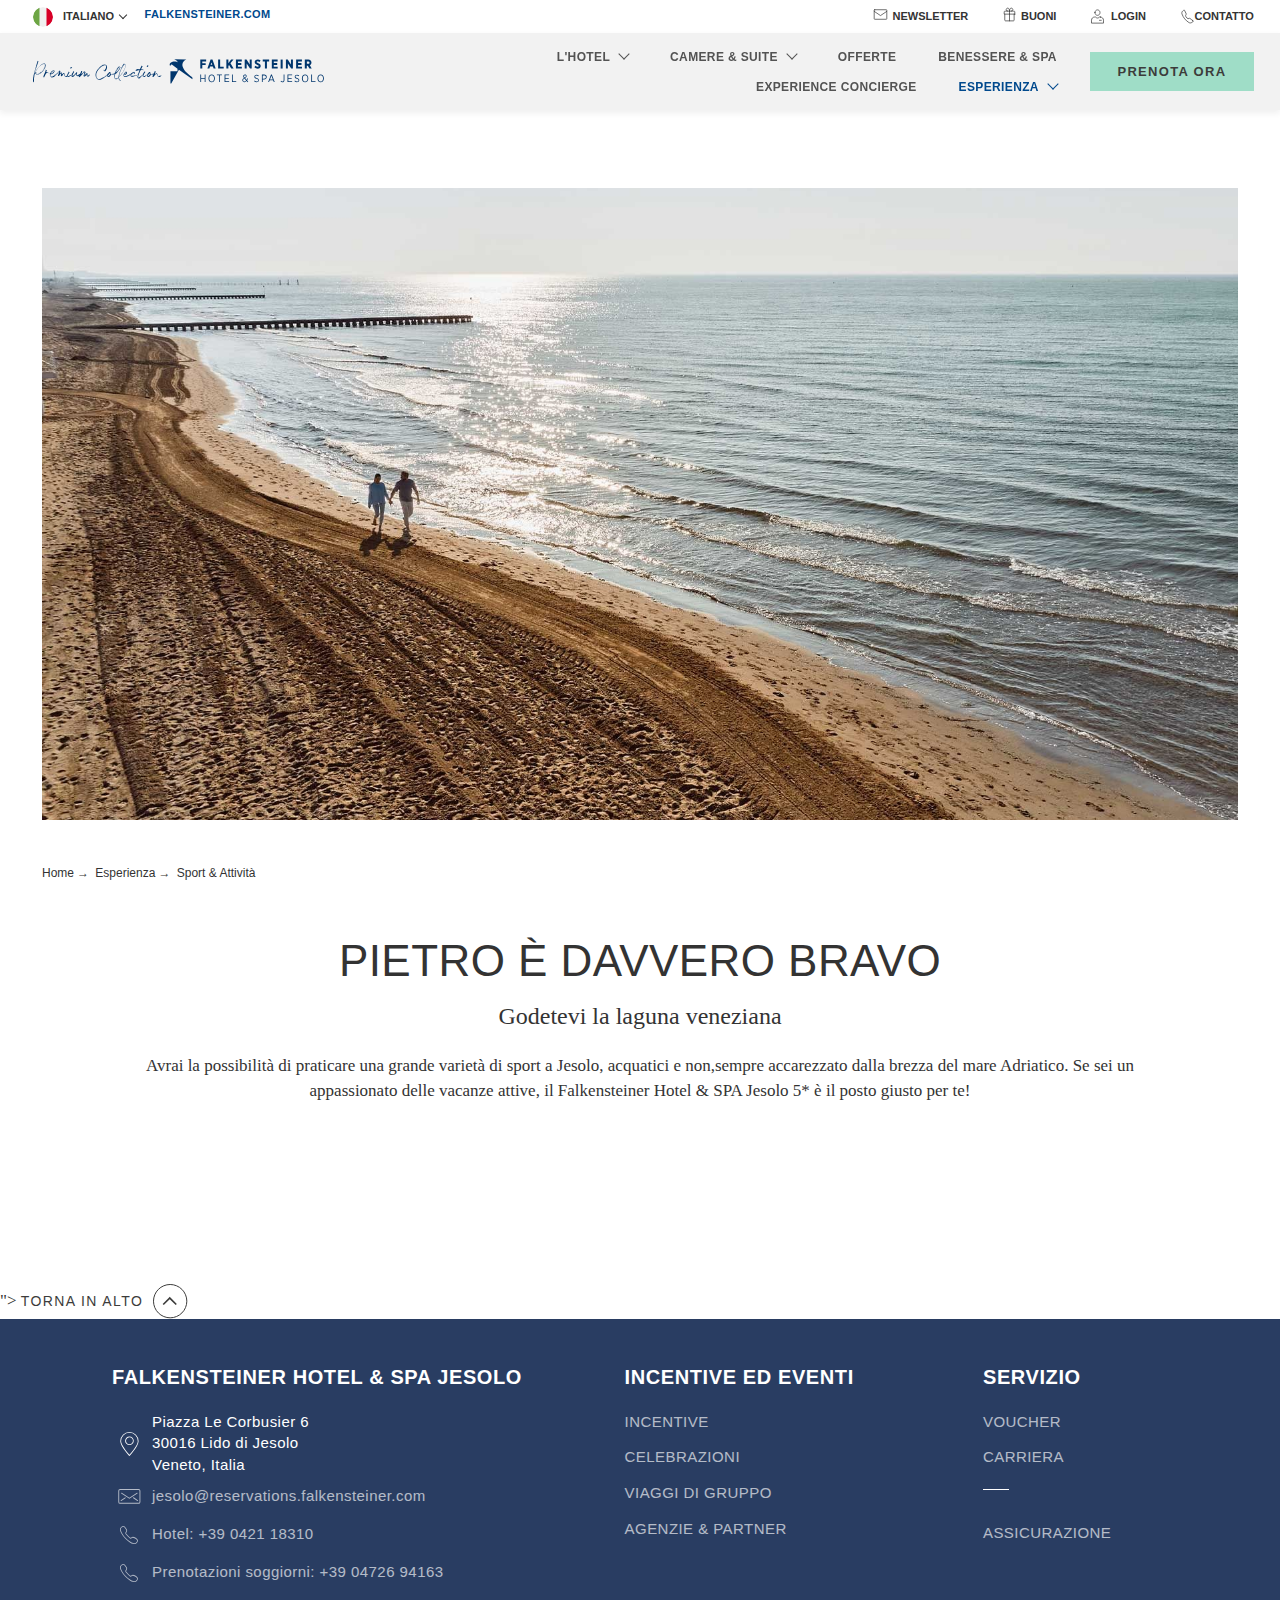
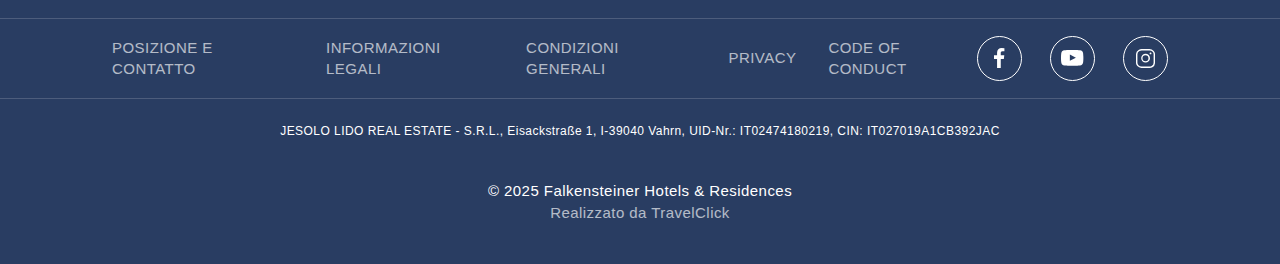
==== commit af8ba0d8: "Modificato testo per il meme" ====
--- a/index.html
+++ b/index.html
@@ -1952,7 +1952,7 @@
 		<div class="entry__inner">
 			<header class="entry__head">
 				
-					<h1 class="h1 entry__title" tabindex="0">Sport sul mare e molto altro</h1><!-- /.entry__title -->
+					<h1 class="h1 entry__title" tabindex="0">Pietro è Davvero Bravo</h1><!-- /.entry__title -->
 				
 
 				
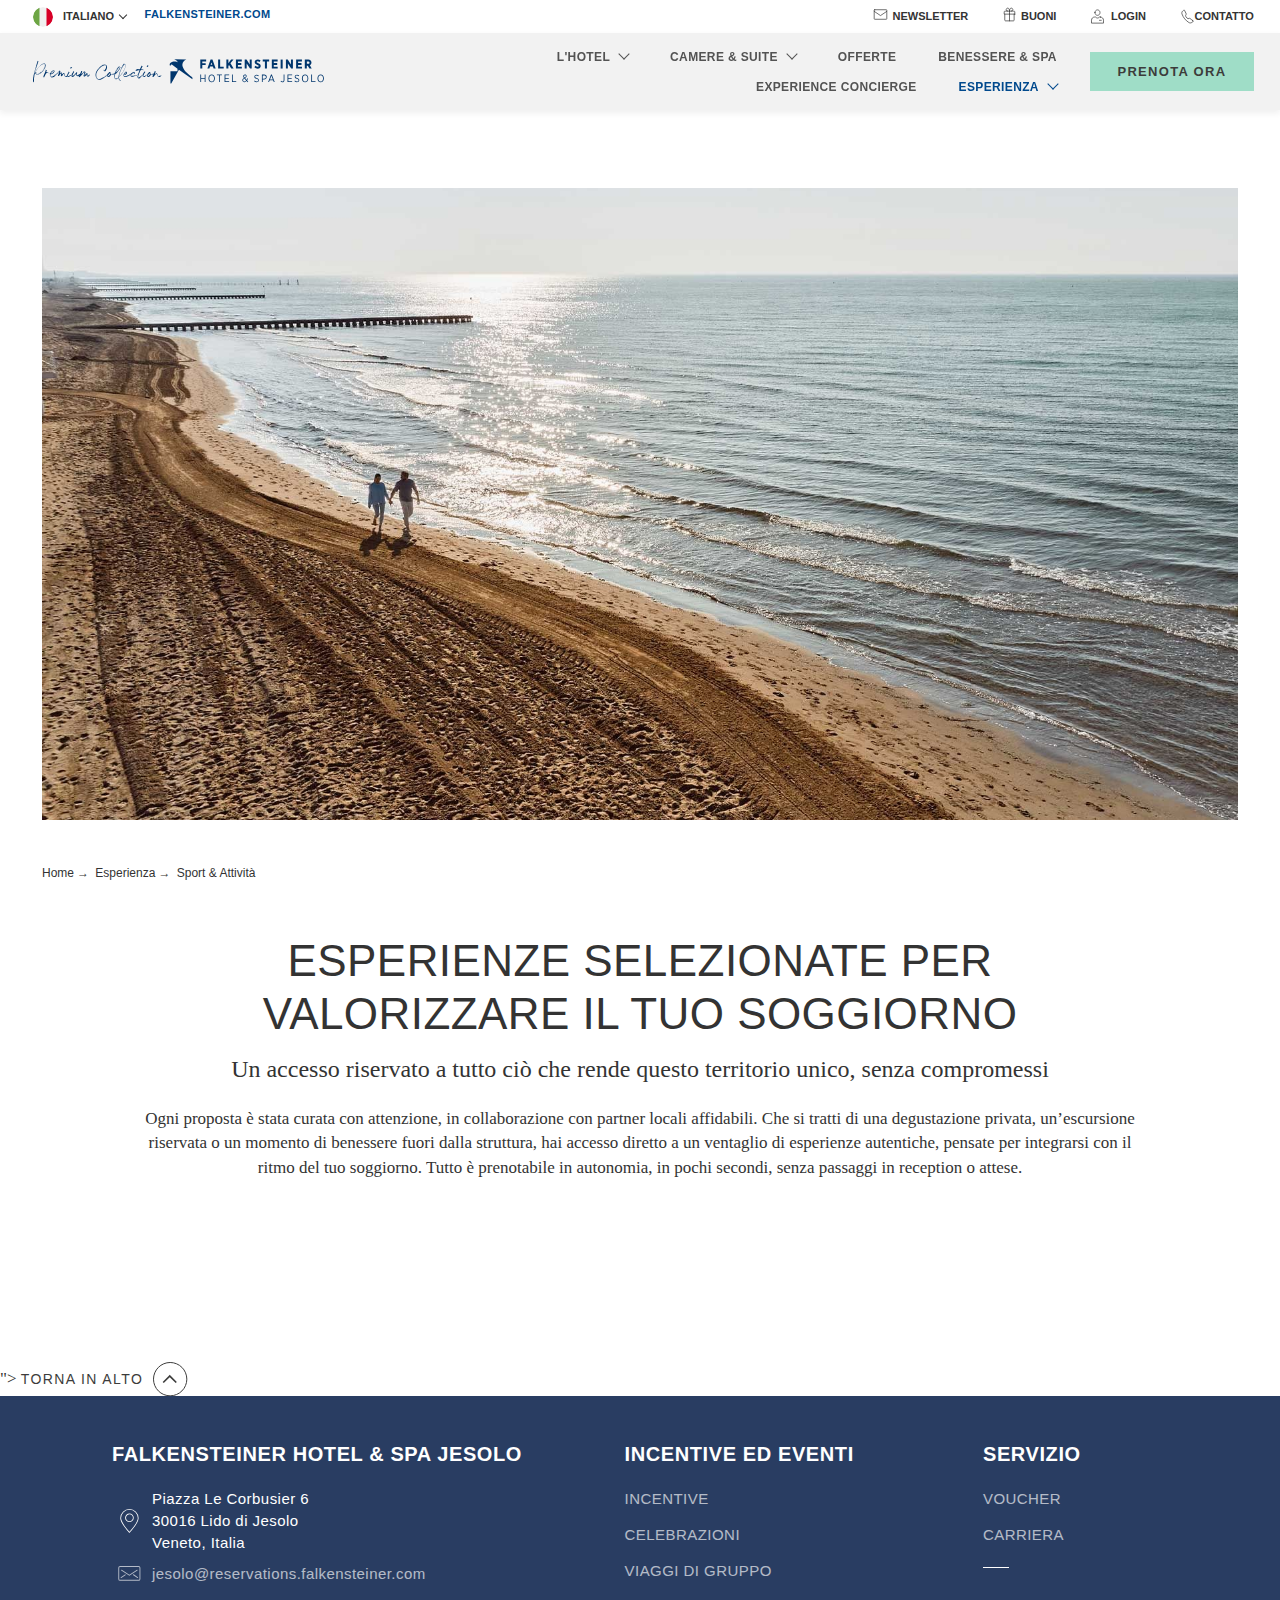
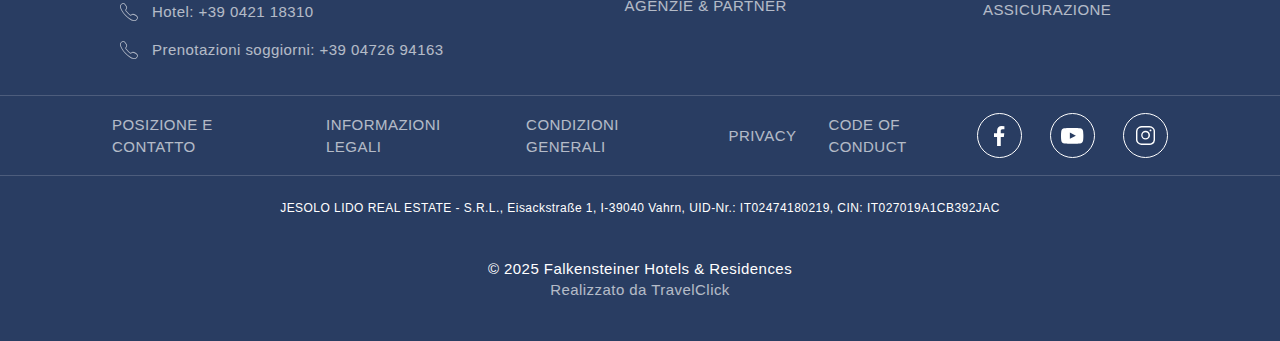
==== commit 9ad490f4: "Versione con Testo Sito Modificato 1.0" ====
--- a/index.html
+++ b/index.html
@@ -1952,18 +1952,20 @@
 		<div class="entry__inner">
 			<header class="entry__head">
 				
-					<h1 class="h1 entry__title" tabindex="0">Pietro è Davvero Bravo</h1><!-- /.entry__title -->
+					<h1 class="h1 entry__title" tabindex="0">Esperienze selezionate per valorizzare il tuo soggiorno</h1><!-- /.entry__title -->
 				
 
 				
-					<h2 class="h2 entry__subtitle" tabindex="0">Godetevi la laguna veneziana</h2><!-- /.entry__subtitle -->
+					<h2 class="h2 entry__subtitle" tabindex="0">Un accesso riservato a tutto ciò che rende questo territorio unico, senza compromessi</h2><!-- /.entry__subtitle -->
 				
 			</header><!-- /.entry__head -->
 
 			<div class="entry__body">
 				
 					<div class="entry__text" tabindex="0">
-						<p>Avrai la possibilità di praticare una grande varietà di sport a Jesolo, acquatici e non,sempre accarezzato dalla brezza del mare Adriatico. Se sei un appassionato delle vacanze attive, il Falkensteiner Hotel &amp; SPA Jesolo 5* è il posto giusto per te!</p>
+						<p>Ogni proposta è stata curata con attenzione, in collaborazione con partner locali affidabili.
+Che si tratti di una degustazione privata, un’escursione riservata o un momento di benessere fuori dalla struttura, hai accesso diretto a un ventaglio di esperienze autentiche, pensate per integrarsi con il ritmo del tuo soggiorno.
+Tutto è prenotabile in autonomia, in pochi secondi, senza passaggi in reception o attese.</p>
 
 					</div><!-- /.entry__text -->
 				
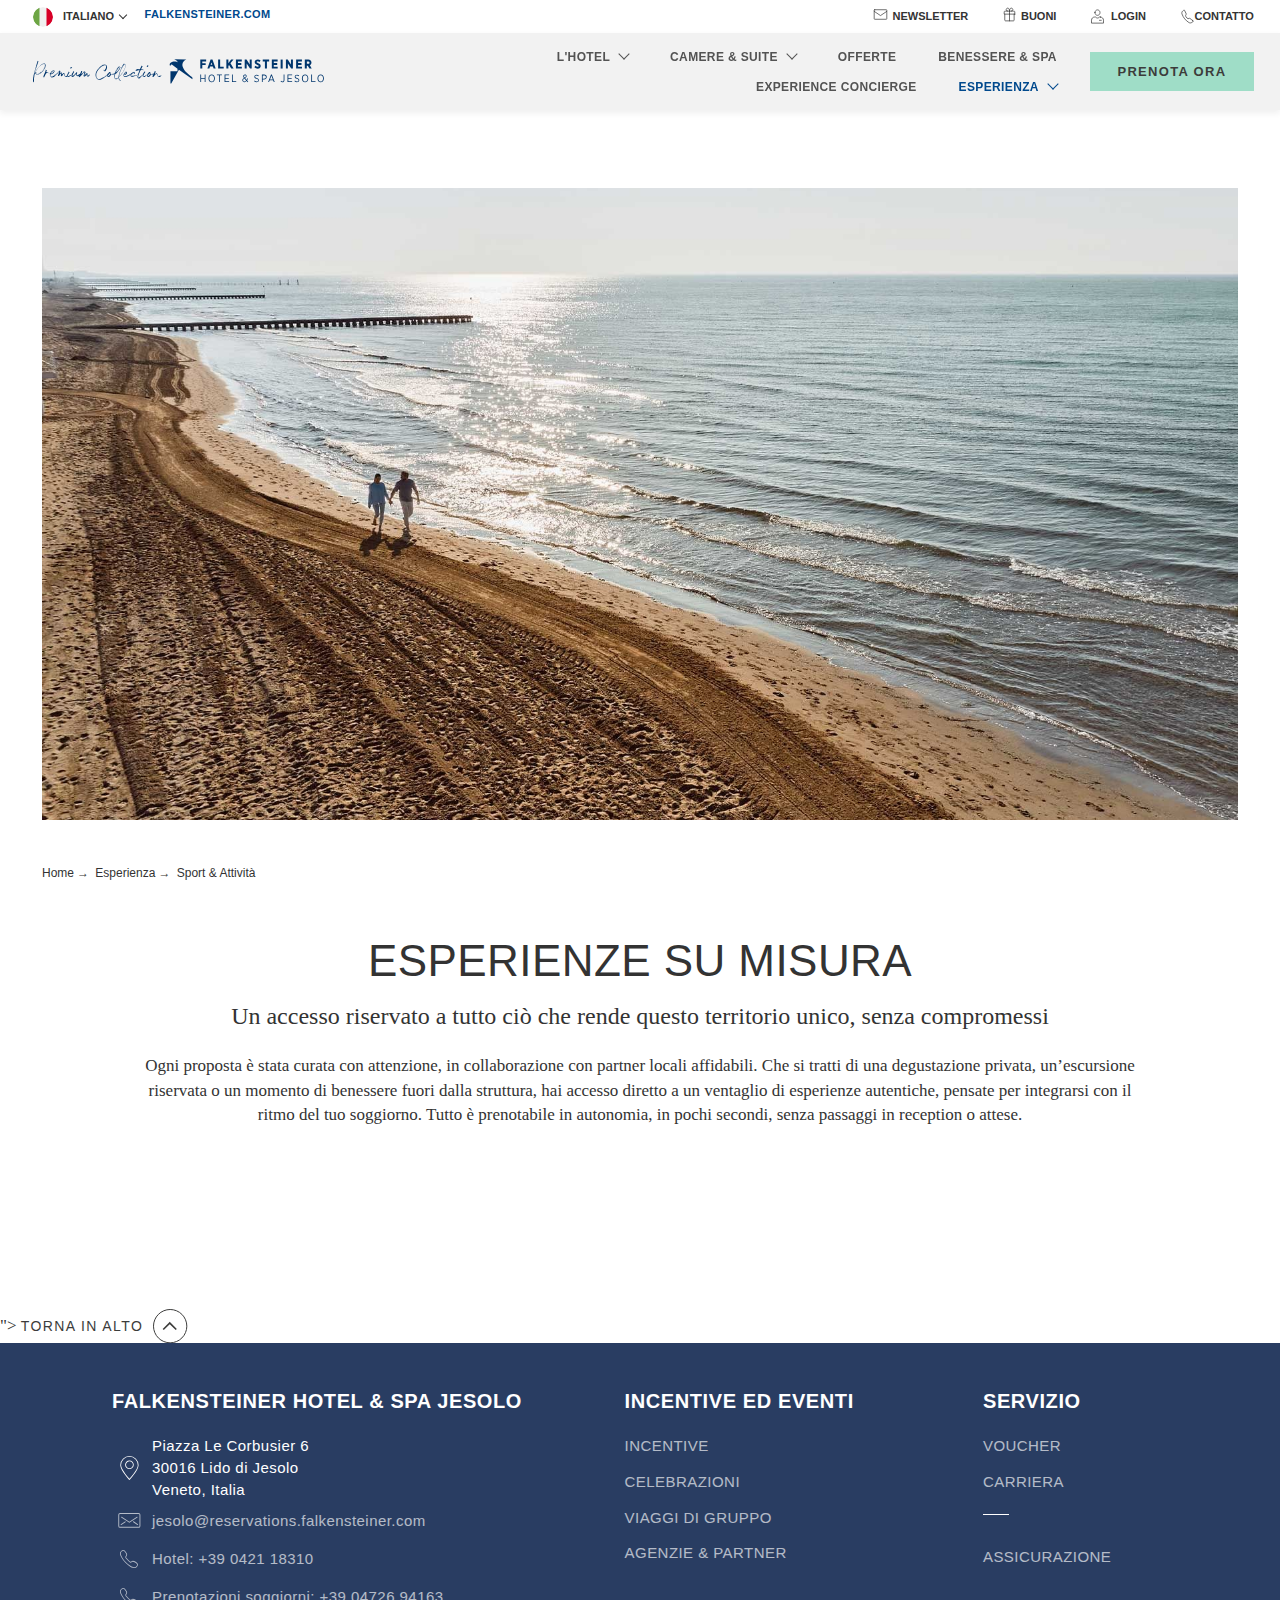
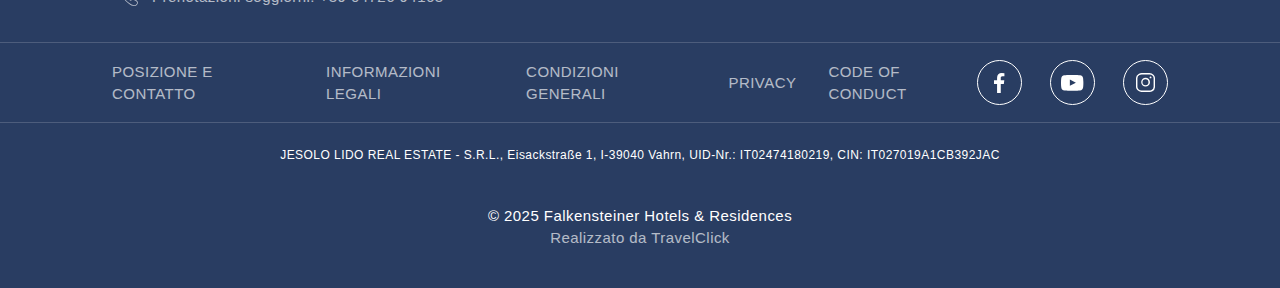
==== commit 53c663bd: "Versione con Testo Sito Modificato 1.1" ====
--- a/index.html
+++ b/index.html
@@ -1952,7 +1952,7 @@
 		<div class="entry__inner">
 			<header class="entry__head">
 				
-					<h1 class="h1 entry__title" tabindex="0">Esperienze selezionate per valorizzare il tuo soggiorno</h1><!-- /.entry__title -->
+					<h1 class="h1 entry__title" tabindex="0">Esperienze su Misura</h1><!-- /.entry__title -->
 				
 
 				
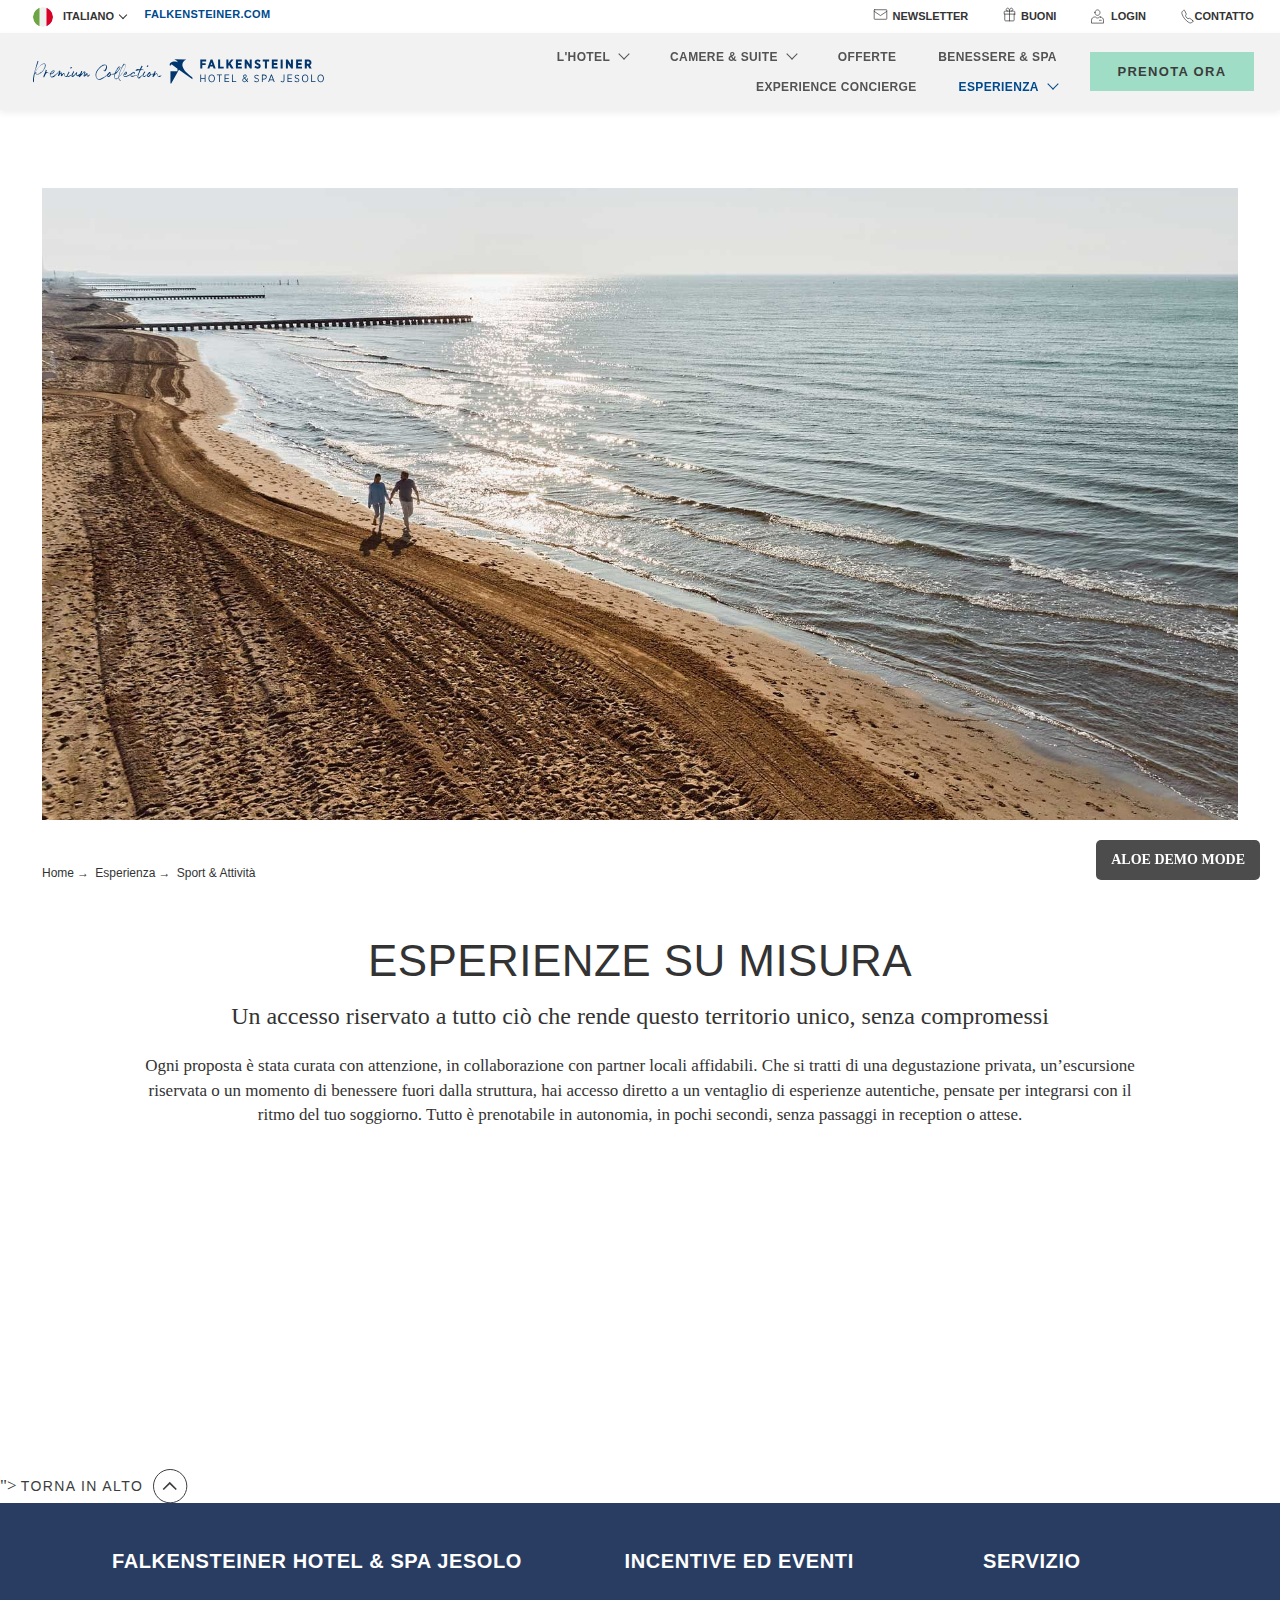
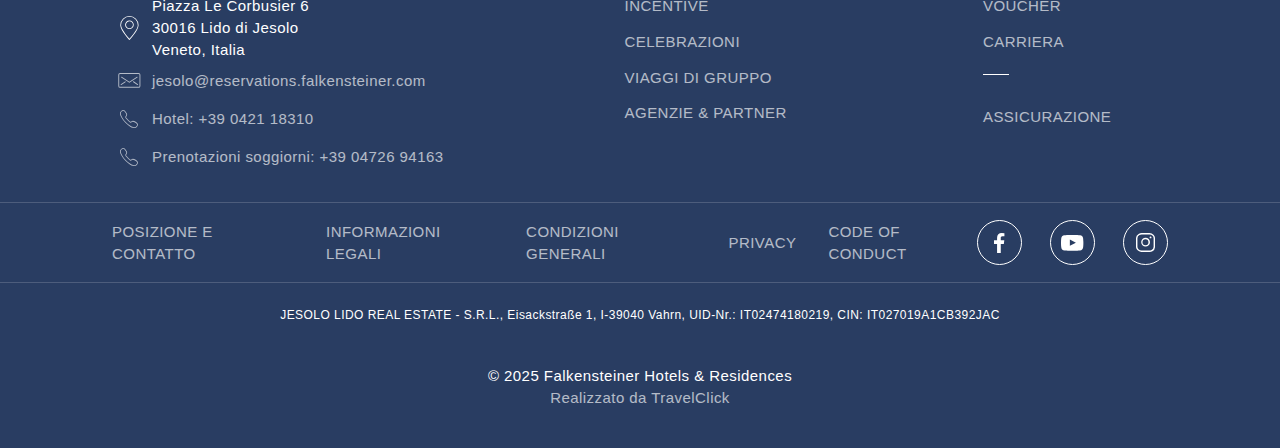
==== commit 16103f57: "Versione con aggiunta spazio finale" ====
--- a/index.html
+++ b/index.html
@@ -27,12 +27,8 @@
 	    backstage: "https://www.travelclick-websolutions.com"
 	}
 	</script>
-<script type="text/javascript" src="./Index_Files/5f8d54287df5d25bd8c5c314.js.download"></script><script src="./Index_Files/secure-privacy-v1.js.download" type="text/javascript"></script>
-<script>
-    window.addEventListener("sp_init", function (evt) {
-        window.sp.switchLanguage('it');
-    }, false);
-</script>
+<!-- GDPR/Cookie scripts disabled for demo mode -->
+<script type="text/javascript" src="./Index_Files/aloe-demo.js"></script>
 <script>var galaxyGMS=function(){var e;return{isUserLoggedIn:function(){try{var r=sessionStorage.getItem("gms_profil_data")||localStorage.getItem("gms_profil_data");return!!(r&&(e=JSON.parse(r))&&e.firstName&&e.timestamp&&45>(+new Date-e.timestamp)/1e3/60)}catch(e){return!1}},userTierKey:function(){if(this.isUserLoggedIn()){var r=e.levelName;if("string"==typeof r)return r.toLowerCase().replace(/ /g,"_")}return!1}}}();</script>
 
 <link rel="preconnect" href="https://fonts.bunny.net/" crossorigin="">
@@ -59,7 +55,7 @@
   name: "Falkensteiner Hotel & Spa Jesolo",
   type: '3',
   tvs: '0',
-  nbHotel: 
+  nbHotel:
 
   '33'
 
@@ -68,11 +64,11 @@
 },
     websiteItem: {
   bid: '0',
-  
+
   hotelId: '31',
-  
+
   bookingEngineHotelId: '107848',
-  bookingEngineProvider: 
+  bookingEngineProvider:
 
 "iHotelier (BE5)"
 
@@ -80,15 +76,15 @@
 ,
   branding: {
     name: "Falkensteiner Hotel & Spa Jesolo",
-    brand: 
+    brand:
 
 "Falkensteiner Hotels & Residences B"
 
 
 ,
-    masterBrand: 
-
-"Falkensteiner Hotels & Residences"  
+    masterBrand:
+
+"Falkensteiner Hotels & Residences"
 
 
 ,
@@ -103,9 +99,9 @@
   rating: '5',
   roomTypesCount: '16'
 },
-    hotelInDetail: 
+    hotelInDetail:
 {
-  
+
   bid: '0',
   hotelId: '31',
   bookingEngineHotelId: '107848',
@@ -124,19 +120,19 @@
   },
   rating: '5',
   roomTypesCount: '16'
-  
+
 },
     ibe: {
   ibeGeneral: [{"id":41,"hotel_id":31,"months_id":2,"is_enable_rate_desktop":1,"rate_display_id":1,"rate_display":"Average per night","default_rate_display":"Average per night","default_rate_display_id":1}],
   ibeProductDisplay: [{"id":41,"hotel_id":31,"is_service_enhancements":1,"is_mandatory":0,"default_product_tab_id":1,"desktop_layout_id":3,"desktop_layout_settings_id":4,"desktop_layout_default_id":2,"rooms_tab_id":3,"rates_tab_id":3,"packages_tab_id":2,"offers_tab_id":3,"filters_ids":"3,9,7,4,6,8"}]
 },
   };
-  
+
   if (!window.GLXExtensions){
     window.GLXExtensions = { tcIntegratedDataLayer: { isEnabled: true, config: tcIntegratedDatalayerConfig } }
   } else {
     window.GLXExtensions.tcIntegratedDataLayer = { isEnabled: true, config: tcIntegratedDatalayerConfig }
-  } 
+  }
 </script>
 
 
@@ -300,35 +296,35 @@
 	</script>
 
 	<span class="hidden">
-	
-	
-
-	
-	
-
-	
-	
-	
-	
-
-	
-		
-	
-
-	
-		
-	
-
-	
-		
-		
-	
-
-	
-	
-	
-
-		
+
+
+
+
+
+
+
+
+
+
+
+
+
+
+
+
+
+
+
+
+
+
+
+
+
+
+
+
+
 </span>
 
 
@@ -338,31 +334,14 @@
 
 	<div class="wrapper overflow-hidden" style="">
 		<header class="header js-header-height property-header has-hero no-hero scrolled" id="main-header">
-			
-    <div id="cookie-bar">
-        <div class="container">
-            <div class="cookie-body">
-                <div class="cookie-content cookie-content--center">
-                    
-
-                    
-                        <div class="cookie-content-entry">
-                            <p style="text-align: center;"><a href="http://www.falkensteiner.com/it/hotel-spa-jesolo/domande-frequenti#direct" target="_blank"><strong>Vantaggi della prenotazione diretta: ✓&nbsp;</strong>20% di sconto sui trattamenti SPA&nbsp;<strong>✓&nbsp;</strong>Miglior prezzo&nbsp;<strong>✓&nbsp;</strong>Easy Protect</a></p>
-
-                        </div>
-                    
-                </div>
-
-                
-            </div>
-        </div>
-    </div>
+
+    <!-- Cookie bar removed for demo mode -->
 
 
 			<!-- Tablet/Desktop navigation -->
 			<nav class="navbar">
-				
-				
+
+
 
 				<div class="navbar__top" style="">
 					<div class="nav-left-wrapper">
@@ -386,16 +365,16 @@
 
 							</div>
 						</div>
-	
-						
+
+
 							<a href="https://www.falkensteiner.com/it" target="_blank" class="navbar__top__link" aria-label="falkensteiner.com (opens in a new tab)">
 								falkensteiner.com
 							</a>
-						
+
 					</div>
 					<div class="navbar__top__inner">
 						<ul class="nav nav--small">
-							
+
 								<li class="nav-item d-sm-flex d-lg-none d-md-none">
 									<div class="dropdown dropdown--language">
     <button class="dropdown-toggle" id="navLanguages" data-toggle="dropdown" aria-haspopup="true" aria-expanded="false">
@@ -414,17 +393,17 @@
 </div>
 
 								</li>
-							
-							
-								 
+
+
+
 									<li class="nav-item d-sm-flex d-lg-none d-md-none">
-										<a href="https://www.falkensteiner.com/it" target="_blank" class="navbar__top__link property-link" aria-label="falkensteiner.com (opens in a new tab)"> 
+										<a href="https://www.falkensteiner.com/it" target="_blank" class="navbar__top__link property-link" aria-label="falkensteiner.com (opens in a new tab)">
 											falkensteiner.com
 										</a>
 									</li>
-								
-							
-              
+
+
+
                 <li class="nav-item d-none d-md-block">
                   <div class="icon-text-wrap">
                     <span class="header__icon">
@@ -469,7 +448,7 @@
   <polyline class="cls-1" points="91.2 316.34 540 618.04 988.8 316.34"></polyline>
 </svg>
                     </span>
-                    
+
                   </div>
                 </li>
 
@@ -509,21 +488,21 @@
                     <a href="https://www.falkensteiner.com/it/voucher" class="nav-link" aria-label="Buoni">Buoni</a>
                   </div>
                 </li>
-              
-
-              
-							
+
+
+
+
 							<li class="nav-item d-none d-md-block dropdown-link">
                   <div class="js-insert-gms-header"><div data-v-50f4b45b=""><div class="header-user__sign-in js-gms-trigger-popup-login"><a href="https://www.falkensteiner.com/it/loyalty/login" class="link-transparent"><img class="custom-icon" src="./Index_Files/icon-user.svg"> <span class="icon__text">
         Login
-      </span></a></div></div></div> 
-                  
+      </span></a></div></div></div>
+
                   <div id="gms-header-dropdown"><div><div data-v-50f4b45b="" class="teleporter hidden"></div> <div data-v-50f4b45b="" class="teleporter hidden"></div></div></div>
               </li>
               <li class="nav-item d-sm-flex d-lg-none d-md-none dropdown-link">
-                
+
                   <div class="js-insert-gms-header header-gms-container-mobile"><div data-v-50f4b45b=""><div class="header-user__sign-in js-gms-trigger-popup-login"><a href="https://www.falkensteiner.com/it/loyalty/login" class="link-transparent"><img src="./Index_Files/icon-user.svg" alt="Login" class="custom-icon"></a></div></div></div>
-                  
+
                   <div id="gms-header-dropdown">
   <header-dropdown :configs="{
       headerSmallData:&#39;points&#39;,
@@ -599,7 +578,7 @@
     stays:&quot;Soggiorni&quot;,
   }"></header-dropdown>
 </div>
-                
+
 							</li>
 
 							<li class="nav-item position-initial d-none d-md-block">
@@ -620,7 +599,7 @@
   </defs>
   <path class="cls-1" d="M934.55,846.23c-60.15-45.78-178.8-136.17-225.84-171.96-11.98-9.11-28.31-9.83-41.06-1.83l-11.32,7.1c-46.87,29.38-108.15,21.21-145.43-19.65-31.38-34.4-60.74-70.61-87.91-108.43-32.27-44.93-27.57-106.6,10.86-146.39,3.28-3.4,6.41-6.64,9.29-9.62,10.45-10.82,13.11-26.98,6.67-40.58l-121.55-256.92c-10.01-21.15-37.13-27.4-55.34-12.72-20.2,16.28-32.49,26.36-69.25,56.38-65.03,53.1-89.16,141.48-60.67,220.46,91.44,253.46,265.96,468.83,494.97,610.82,71.4,44.27,162.92,39.05,228.38-13.6,36.77-29.58,49.16-39.81,69.31-56.43,17.99-14.83,17.44-42.51-1.11-56.63Z"></path>
 </svg>
-    
+
     	</span>
 	<button class="contact-toggle" id="navContact" data-toggle="dropdown" aria-haspopup="true" aria-expanded="false" aria-label="Contatto">
 		Contatto
@@ -688,7 +667,7 @@
 
 						+39042118310					</a>
 				</li>
-			
+
 							<li>
 					<a href="mailto:jesolo@reservations.falkensteiner.com" class="list__item" aria-label="Inviaci un&#39;e-mail ajesolo@reservations.falkensteiner.com">
 						<span class="list__icon">
@@ -712,7 +691,7 @@
 						jesolo@reservations.falkensteiner.com
 					</a>
 				</li>
-			
+
 							<li>
 					<div class="list__item">
 						<span class="list__icon">
@@ -769,20 +748,20 @@
 							<span></span>
 						</span>
 					</button>
-					
-					
+
+
 						<a href="https://www.falkensteiner.com/it/hotel-spa-jesolo" class="navbar-brand js-galaxy-logo d-none d-md-block" aria-label="Logo">
 							<img src="./Index_Files/logo-jesolo-adjusted.svg" alt="" class="navbar-brand__image default" fetchpriority="1">
 						</a>
 						<a href="https://www.falkensteiner.com/it/hotel-spa-jesolo" class="navbar-brand js-galaxy-logo d-sm-flex d-lg-none d-md-none" aria-label="Logo">
 							<img src="./Index_Files/logo-jesolo-adjusted-mobile.svg" alt="" class="navbar-brand__image default" fetchpriority="1">
 						</a>
-					
+
 					<a href="https://www.falkensteiner.com/it/hotel-spa-jesolo" class="navbar-brand js-galaxy-logo" aria-label="Logo">
 						<picture>
-							
+
 								<source srcset="https://image-tc.galaxy.tf/wisvg-13irvjmg47gd1a8yfagydac67/logo-jesolo-adjusted-mobile.svg?width=250 991w" media="(max-width: 991px)">
-							
+
 
 							<img src="./Index_Files/logo-jesolo-adjusted.svg" alt="" class="navbar-brand__image scroll">
 						</picture>
@@ -793,7 +772,7 @@
             " role="none">
 
             <a href="https://www.falkensteiner.com/it/hotel-spa-jesolo" class="nav-link d-flex " role="menuitem">
-                L'hotel 
+                L'hotel
             </a>
 
                             <div class="dropdown-menu" aria-labelledby="navbarDropdown29055-31">
@@ -810,7 +789,7 @@
             " role="none">
 
             <a href="https://www.falkensteiner.com/it/hotel-spa-jesolo/camere-suite" class="nav-link d-flex " role="menuitem">
-                Camere &amp; suite 
+                Camere &amp; suite
             </a>
 
                             <div class="dropdown-menu" aria-labelledby="navbarDropdown29061-31">
@@ -823,21 +802,21 @@
             <li class="nav-item " role="none">
 
             <a href="https://www.falkensteiner.com/it/hotel-spa-jesolo/offerte" class="nav-link  " role="menuitem">
-                Offerte 
+                Offerte
             </a>
 
                     </li>
             <li class="nav-item " role="none">
 
             <a href="https://www.falkensteiner.com/it/hotel-spa-jesolo/benessere-spa" class="nav-link  " role="menuitem">
-                Benessere &amp; Spa 
+                Benessere &amp; Spa
             </a>
 
                     </li>
             <li class="nav-item " role="none">
 
             <a href="https://www.falkensteiner.com/it/hotel-spa-jesolo/experience-concierge" class="nav-link  " role="menuitem">
-                Experience Concierge 
+                Experience Concierge
             </a>
 
                     </li>
@@ -859,21 +838,21 @@
     </ul>
 					</div><!-- /.navbar-collapse -->
 					<div class="navbar__flyout">
-						
+
 							<button type="button" data-target="#form-booking" aria-label="Toggle booking mask" class="btn btn-small js-toggle-booking js-trigger-open-collapse">
-								<span class="cms-hide-mobile cms-hide-tablet"> Prenota ora </span> 
-								<span class="cms-hide-desktop cms-hide-mobile"> Prenota ora </span> 
+								<span class="cms-hide-mobile cms-hide-tablet"> Prenota ora </span>
+								<span class="cms-hide-desktop cms-hide-mobile"> Prenota ora </span>
 							</button>
-						
+
 					</div><!-- /.navbar__flyout -->
           <!-- /.navbar__flyout -->
 
-					
+
 				</div>
 
 				<section class="js-featured-list-container" hidden=""></section>
 
-				
+
 					<div id="form-booking" class="form-booking bm-form-booking-wrap hidden" data-max-rooms="10" data-max-adults="10" data-max-children="10">
 	<div id="bm-app" data-bm-hotel-type-id="3" data-bm-hotel-id="107848" data-bm-booking-mask-url="https://reservations.travelclick.com/107848?" data-bm-booking-engine-provider-id="29" data-bm-rooms="1" data-bm-adults="2" data-bm-children="0" data-bm-promo-code-type="" data-bm-promo-code-value="" data-bm-check-in="18/04/2025" data-bm-check-out="19/04/2025"></div>
 	<div id="bm-box-wrapper" class="form-booking__dialog">
@@ -898,13 +877,13 @@
 											<input class="mb-field-input bm-input" type="text" id="mb-bm-hotel" placeholder="Falkensteiner Hotel &amp; Spa Jesolo" value="" readonly="" tabindex="0">
 											<span class="bm-icon"><svg title="Search" xmlns="http://www.w3.org/2000/svg" width="16.396" height="16.511" viewBox="0 0 16.396 16.511">
   <path class="Path_2377" data-name="Path 2377" d="M471.539,96.215l-3.692-3.692a6.048,6.048,0,1,0-.8.773l3.7,3.7a.549.549,0,0,0,.777,0l.008-.008A.549.549,0,0,0,471.539,96.215ZM458.31,88.582a4.947,4.947,0,1,1,4.948,4.948A4.953,4.953,0,0,1,458.31,88.582Z" transform="translate(-464.236 -16.074) rotate(-8)" fill="#333"></path>
-</svg> 
+</svg>
 </span>
 																						<div class="mb-all-hotels">
 												<div class="hotel-result-wrapper">
 													<div class="result-wrapper-top">
 														<span class="results-title js-ada-bm" tabindex="-1">Seleziona il tuo hotel</span>
-														<button type="button" aria-label="chiudi il popup di destinazione" class="popup-close js-ada-bm js-ada-bm-close" tabindex="-1"> 
+														<button type="button" aria-label="chiudi il popup di destinazione" class="popup-close js-ada-bm js-ada-bm-close" tabindex="-1">
 															<svg width="19.5" height="19.5" viewBox="0 0 44 44" xmlns="http://www.w3.org/2000/svg">
     <g fill-rule="nonzero" stroke="currentColor" fill="none" stroke-linecap="square">
         <path d="M.5.5l42.97 42.97M43.5.5L.53 43.47"></path>
@@ -963,8 +942,8 @@
 																<button class="select-all mb-hotel-name js-bm-trigger selected" aria-label="Clicca qui per selezionare tutti" data-be-url="https://reservations.travelclick.com/107848?" data-hotel-id="107848" data-be-provider-id="29"><span class="show-all-text">Tutte le destinazioni</span><span class="select-all-text">Seleziona tutto</span></button>
 															</div>
 														</div>
-														
-															<div class="results-right"> 
+
+															<div class="results-right">
 																<ul class="hotels-list">
 																																			<li class="mb-region-name main-li item-show" data-reg-id="47" data-country-id="9" tabindex="-1">
 																			<span>CARINZIA</span>
@@ -1121,7 +1100,7 @@
 																		</li>
 																																																			</ul>
 															</div>
-														
+
 													</div>
 												</div>
 											</div>
@@ -1155,7 +1134,7 @@
 										<span class="visible-date check-out bm-input" id="check-out-label">19 apr</span>
 										<input type="text" class="" name="datein" id="bm-checkin-input" placeholder="Check In" autocomplete="false" readonly="" data-gtm-form-interact-field-id="0" aria-label="ven, 18 aprile 2025">
 									</div>
-									
+
 									<div id="bm-checkout-trigger" aria-expanded="false" aria-label="undefined" tabindex="0" role="button">
 										<input type="text" class="" name="dateout" id="bm-checkout-input" placeholder="Check Out" autocomplete="false" readonly="" data-gtm-form-interact-field-id="1" aria-label="sab, 19 aprile 2025">
 									</div>
@@ -1176,7 +1155,7 @@
       <path class="Path_5" data-name="Path 5" d="M.35,21.1A3.6,3.6,0,0,1,3.943,17.51H9.416A3.6,3.6,0,0,1,13.009,21.1" transform="translate(-0.35 -8.789)" fill="none" stroke="#3e3e3e" stroke-linecap="round" stroke-linejoin="round" stroke-width="1"></path>
     </g>
   </g>
-</svg> 
+</svg>
 </span>
 									<div class="count-wrapper">
 										<span>Camere e ospiti</span>
@@ -1219,7 +1198,7 @@
       <path class="Path_137" data-name="Path 137" d="M0,0,7.006,7.006" fill="none" stroke="#2f2f2f" stroke-linecap="round" stroke-width="2"></path>
       <path class="Path_138" data-name="Path 138" d="M0,0" transform="translate(7.006)" fill="none" stroke="#2f2f2f" stroke-linecap="round" stroke-width="2"></path>
   </g>
-</svg> 
+</svg>
 												</button>
 												<span id="bm-rooms-count" class="input-span js-input-value">1</span>
 												<button class="button plus js-ada-bm" aria-label="aumenta il numero di stanze" tabindex="-1">
@@ -1230,7 +1209,7 @@
   </g>
   <path class="Path_137" data-name="Path 137" d="M0,0,7.006,7.006" transform="translate(16.148 21.103) rotate(-45)" fill="none" stroke="#2f2f2f" stroke-linecap="round" stroke-width="2"></path>
   <path class="Path_138" data-name="Path 138" d="M0,7.006,7.006,0" transform="translate(16.148 21.103) rotate(-45)" fill="none" stroke="#2f2f2f" stroke-linecap="round" stroke-width="2"></path>
-</svg> 
+</svg>
 												</button>
 											</div>
 										</div>
@@ -1252,7 +1231,7 @@
       <path class="Path_137" data-name="Path 137" d="M0,0,7.006,7.006" fill="none" stroke="#2f2f2f" stroke-linecap="round" stroke-width="2"></path>
       <path class="Path_138" data-name="Path 138" d="M0,0" transform="translate(7.006)" fill="none" stroke="#2f2f2f" stroke-linecap="round" stroke-width="2"></path>
   </g>
-</svg> 
+</svg>
 												</button>
 												<span id="bm-adults-count" class="input-span js-input-value">2</span>
 												<button class="button plus" aria-label="aumenta il numero di adulti" tabindex="0">
@@ -1263,12 +1242,12 @@
   </g>
   <path class="Path_137" data-name="Path 137" d="M0,0,7.006,7.006" transform="translate(16.148 21.103) rotate(-45)" fill="none" stroke="#2f2f2f" stroke-linecap="round" stroke-width="2"></path>
   <path class="Path_138" data-name="Path 138" d="M0,7.006,7.006,0" transform="translate(16.148 21.103) rotate(-45)" fill="none" stroke="#2f2f2f" stroke-linecap="round" stroke-width="2"></path>
-</svg> 
+</svg>
 												</button>
 											</div>
 										</div>
 
-										
+
 											<!-- Children Counts -->
 											<div class="children-count-wrap js-count-wrap bm-popup family-pricing" data-max="10" data-min="0" data-bm-attr="data-bm-children" data-state="min" data-max-age="17" data-default-age="1" data-childtext="Ragazzo ">
 												<div class="child-inner-wrap">
@@ -1300,7 +1279,7 @@
       <path class="Path_137" data-name="Path 137" d="M0,0,7.006,7.006" fill="none" stroke="#2f2f2f" stroke-linecap="round" stroke-width="2"></path>
       <path class="Path_138" data-name="Path 138" d="M0,0" transform="translate(7.006)" fill="none" stroke="#2f2f2f" stroke-linecap="round" stroke-width="2"></path>
   </g>
-</svg> 
+</svg>
 																</button>
 																<span id="bm-children-count" class="input-span js-input-value">0</span>
 																<button class="button plus" aria-label="aumenta il numero di bambini" tabindex="0">
@@ -1311,7 +1290,7 @@
   </g>
   <path class="Path_137" data-name="Path 137" d="M0,0,7.006,7.006" transform="translate(16.148 21.103) rotate(-45)" fill="none" stroke="#2f2f2f" stroke-linecap="round" stroke-width="2"></path>
   <path class="Path_138" data-name="Path 138" d="M0,7.006,7.006,0" transform="translate(16.148 21.103) rotate(-45)" fill="none" stroke="#2f2f2f" stroke-linecap="round" stroke-width="2"></path>
-</svg> 
+</svg>
 																</button>
 															</div>
 														</div>
@@ -1331,7 +1310,7 @@
 
 
 											</div>
-										
+
 
 
 
@@ -1405,7 +1384,7 @@
 										</div>
 
 										<!-- Children Counts -->
-										
+
 											<div class="children-count-wrap js-count-wrap bm-popup family-pricing" data-max="10" data-min="0" data-bm-attr="data-bm-children" data-state="none" data-max-age="17" data-default-age="1" data-childtext="Ragazzo ">
 												<div class="child-inner-wrap">
 													<div class="label-warp">
@@ -1436,7 +1415,7 @@
       <path class="Path_137" data-name="Path 137" d="M0,0,7.006,7.006" fill="none" stroke="#2f2f2f" stroke-linecap="round" stroke-width="2"></path>
       <path class="Path_138" data-name="Path 138" d="M0,0" transform="translate(7.006)" fill="none" stroke="#2f2f2f" stroke-linecap="round" stroke-width="2"></path>
   </g>
-</svg> 
+</svg>
 																</button>
 																<span id="bm-children-count" class="input-span js-input-value">0</span>
 																<button class="button plus" aria-label="aumenta il numero di bambini" tabindex="0">
@@ -1447,7 +1426,7 @@
   </g>
   <path class="Path_137" data-name="Path 137" d="M0,0,7.006,7.006" transform="translate(16.148 21.103) rotate(-45)" fill="none" stroke="#2f2f2f" stroke-linecap="round" stroke-width="2"></path>
   <path class="Path_138" data-name="Path 138" d="M0,7.006,7.006,0" transform="translate(16.148 21.103) rotate(-45)" fill="none" stroke="#2f2f2f" stroke-linecap="round" stroke-width="2"></path>
-</svg> 
+</svg>
 																</button>
 															</div>
 														</div>
@@ -1467,7 +1446,7 @@
 
 
 											</div>
-										
+
 
 
 
@@ -1480,13 +1459,13 @@
 					<!-- Submit & E-Mail -->
 					<footer class="form-booking__footer">
 						<button id="booking-mask-submit" type="submit" class="btn btn-small booking-btn js-bm-modifyBooking-submit" aria-label="Prenota ora" kameleoonlistener-v303="true" kameleoonlistener-qsgu="true">Prenota ora</button>
-						
+
 						<a href="https://www.falkensteiner.com/it/hotel-spa-jesolo/richiesta" class="btn btn-grey js-galaxy-event-inquiry px-2 py-1 h-10 cms-hide-tablet cms-hide-mobile" aria-label="Apri l&#39;email">
 							<svg title="Email" xmlns="http://www.w3.org/2000/svg" width="22.545" height="15.163" viewBox="0 0 22.545 15.163">
   <g class="Group_1769" data-name="Group 1769" transform="translate(0.2 0.2)">
     <path class="Path_2148" data-name="Path 2148" d="M21.009,85.333H1.136A1.139,1.139,0,0,0,0,86.469V98.961A1.139,1.139,0,0,0,1.136,100.1H21.009a1.139,1.139,0,0,0,1.136-1.136V86.469A1.139,1.139,0,0,0,21.009,85.333Zm-.426.852-8.857,6.644a1.187,1.187,0,0,1-1.307,0L1.562,86.185Zm-4.731,7.082,4.826,5.962c0,.006.011.011.016.016H1.451c.005-.006.011-.01.016-.016l4.826-5.962a.426.426,0,0,0-.662-.536l-4.779,5.9V86.717L9.908,93.51a2.033,2.033,0,0,0,2.328,0l9.057-6.793V98.634l-4.779-5.9a.426.426,0,0,0-.662.536Z" transform="translate(0 -85.333)" fill="#333" stroke="#333" stroke-width="0.4"></path>
   </g>
-</svg> 
+</svg>
 
 						</a>
 						<a href="https://www.falkensteiner.com/it/hotel-spa-jesolo/richiesta" class="btn btn-ghost btn-small js-galaxy-event-inquiry btn-decoration btn-decoration--right cms-hide-desktop" aria-label="Apri l&#39;email">
@@ -1495,10 +1474,10 @@
   <g class="Group_1769" data-name="Group 1769" transform="translate(0.2 0.2)">
     <path class="Path_2148" data-name="Path 2148" d="M21.009,85.333H1.136A1.139,1.139,0,0,0,0,86.469V98.961A1.139,1.139,0,0,0,1.136,100.1H21.009a1.139,1.139,0,0,0,1.136-1.136V86.469A1.139,1.139,0,0,0,21.009,85.333Zm-.426.852-8.857,6.644a1.187,1.187,0,0,1-1.307,0L1.562,86.185Zm-4.731,7.082,4.826,5.962c0,.006.011.011.016.016H1.451c.005-.006.011-.01.016-.016l4.826-5.962a.426.426,0,0,0-.662-.536l-4.779,5.9V86.717L9.908,93.51a2.033,2.033,0,0,0,2.328,0l9.057-6.793V98.634l-4.779-5.9a.426.426,0,0,0-.662.536Z" transform="translate(0 -85.333)" fill="#333" stroke="#333" stroke-width="0.4"></path>
   </g>
-</svg> 
+</svg>
 
 						</a>
-						
+
 						<button type="button" data-target="#form-booking" aria-label="Close booking mask" class="cms-hide-mobile cms-hide-tablet bm-close-btn js-toggle-booking dt-booking">
 							<svg width="19.5" height="19.5" viewBox="0 0 44 44" xmlns="http://www.w3.org/2000/svg">
     <g fill-rule="nonzero" stroke="currentColor" fill="none" stroke-linecap="square">
@@ -1512,9 +1491,9 @@
 			</div>
 			<!-- Hotel & Flight Link -->
 			<div class="hotel-and-flight-wrap">
-				
-				
-				
+
+
+
 			</div>
 		</form>
 	</div>
@@ -1522,7 +1501,7 @@
 	<div id="checkout-region" role="region" aria-live="assertive" class="sr-only">Selected check in date is 19º aprile 2025.</div>
 </div>
 
-				
+
 			</nav><!-- /.navbar -->
 		</header><!-- /.header -->
 
@@ -1534,7 +1513,7 @@
             " role="none">
 
             <a href="https://www.falkensteiner.com/it/hotel-spa-jesolo" class="nav-link d-flex " role="menuitem">
-                L'hotel 
+                L'hotel
             </a>
 
                             <div class="dropdown-menu" aria-labelledby="navbarDropdown29055-31">
@@ -1551,7 +1530,7 @@
             " role="none">
 
             <a href="https://www.falkensteiner.com/it/hotel-spa-jesolo/camere-suite" class="nav-link d-flex " role="menuitem">
-                Camere &amp; suite 
+                Camere &amp; suite
             </a>
 
                             <div class="dropdown-menu" aria-labelledby="navbarDropdown29061-31">
@@ -1564,21 +1543,21 @@
             <li class="nav-item " role="none">
 
             <a href="https://www.falkensteiner.com/it/hotel-spa-jesolo/offerte" class="nav-link  " role="menuitem">
-                Offerte 
+                Offerte
             </a>
 
                     </li>
             <li class="nav-item " role="none">
 
             <a href="https://www.falkensteiner.com/it/hotel-spa-jesolo/benessere-spa" class="nav-link  " role="menuitem">
-                Benessere &amp; Spa 
+                Benessere &amp; Spa
             </a>
 
                     </li>
             <li class="nav-item " role="none">
 
             <a href="https://www.falkensteiner.com/it/hotel-spa-jesolo/experience-concierge" class="nav-link  " role="menuitem">
-                Experience Concierge 
+                Experience Concierge
             </a>
 
                     </li>
@@ -1601,8 +1580,8 @@
 
 				<nav class="navigation-mobile-secondary">
 					<ul class="h-anchors">
-            
-              
+
+
                 <li class="h-anchor d-sm-flex d-lg-none d-md-none">
                   <div class="icon-text-wrap">
                     <span class="header__icon">
@@ -1626,8 +1605,8 @@
                     <a href="https://www.falkensteiner.com/it/hotel-spa-jesolo#newsletter" class="js-anchor-link" aria-label="Newsletter">Newsletter</a>
                   </div>
                 </li>
-              
-              
+
+
                 <li class="h-anchor d-sm-flex d-lg-none d-md-none">
                   <div class="icon-text-wrap">
                     <span class="header__icon">
@@ -1664,10 +1643,10 @@
                     <a href="https://www.falkensteiner.com/it/voucher" aria-label="Buoni">Buoni</a>
                   </div>
                 </li>
-              
-            
-
-            
+
+
+
+
 
 						<li class="h-anchor d-sm-flex d-lg-none d-md-none">
 							<div class="dropdown dropdown--language dropdown--contact position-initial">
@@ -1687,7 +1666,7 @@
   </defs>
   <path class="cls-1" d="M934.55,846.23c-60.15-45.78-178.8-136.17-225.84-171.96-11.98-9.11-28.31-9.83-41.06-1.83l-11.32,7.1c-46.87,29.38-108.15,21.21-145.43-19.65-31.38-34.4-60.74-70.61-87.91-108.43-32.27-44.93-27.57-106.6,10.86-146.39,3.28-3.4,6.41-6.64,9.29-9.62,10.45-10.82,13.11-26.98,6.67-40.58l-121.55-256.92c-10.01-21.15-37.13-27.4-55.34-12.72-20.2,16.28-32.49,26.36-69.25,56.38-65.03,53.1-89.16,141.48-60.67,220.46,91.44,253.46,265.96,468.83,494.97,610.82,71.4,44.27,162.92,39.05,228.38-13.6,36.77-29.58,49.16-39.81,69.31-56.43,17.99-14.83,17.44-42.51-1.11-56.63Z"></path>
 </svg>
-    
+
     	</span>
 	<button class="contact-toggle" id="navContact" data-toggle="dropdown" aria-haspopup="true" aria-expanded="false" aria-label="Contatto">
 		Contatto
@@ -1755,7 +1734,7 @@
 
 						+39042118310					</a>
 				</li>
-			
+
 							<li>
 					<a href="mailto:jesolo@reservations.falkensteiner.com" class="list__item" aria-label="Inviaci un&#39;e-mail ajesolo@reservations.falkensteiner.com">
 						<span class="list__icon">
@@ -1779,7 +1758,7 @@
 						jesolo@reservations.falkensteiner.com
 					</a>
 				</li>
-			
+
 							<li>
 					<div class="list__item">
 						<span class="list__icon">
@@ -1824,8 +1803,8 @@
 </div>
 </div>						</li>
 
-						
-							
+
+
 								<li class="h-anchor">
 									<a href="https://www.falkensteiner.com/it" aria-label="Falkensteiner Hotels &amp; Residences">
 										<span class="navigation__icon">
@@ -1840,8 +1819,8 @@
 										Falkensteiner Hotels &amp; Residences
 									</a>
 								</li>
-							
-						
+
+
 					</ul>
 				</nav><!-- /.navigation-mobile-secondary -->
 			</div><!-- /.navigation-container -->
@@ -1849,49 +1828,49 @@
 
 <main id="main" class="main" style="padding-top: 110px;">
     <span class="hidden">
-	
-		
-	
-
-	
-		
-	
+
+
+
+
+
+
+
 </span>
 
 
 <div class="slider-intro overflow-hidden js-hero-slider h-158 property-slider">
 	<div class="container property-slider-all">
 		<div class="position-relative property-slider-inner">
-			<div class="slider__slides slick-initialized slick-slider"><div class="slick-list draggable"><div class="slick-track" style="opacity: 1; width: 1282px; transform: translate3d(0px, 0px, 0px);"><div class="slick-slide slick-current slick-active" data-slick-index="0" aria-hidden="false" style="width: 1282px;"><div><div class="slider__slide hero-slide ratio-container  h-158 
+			<div class="slider__slides slick-initialized slick-slider"><div class="slick-list draggable"><div class="slick-track" style="opacity: 1; width: 1282px; transform: translate3d(0px, 0px, 0px);"><div class="slick-slide slick-current slick-active" data-slick-index="0" aria-hidden="false" style="width: 1282px;"><div><div class="slider__slide hero-slide ratio-container  h-158
 
 
 " style="width: 100%; display: inline-block;">
 					<picture>
 									<source srcset="https://image-tc.galaxy.tf/wijpeg-7ezrchtqhlvwm3gzy2tjjdp69/falkensteiner-hotels-residences-offers-sport-running.jpg?width=768" media="(max-width: 767px)">
-				
+
 									<source srcset="https://image-tc.galaxy.tf/wijpeg-7ezrchtqhlvwm3gzy2tjjdp69/falkensteiner-hotels-residences-offers-sport-running.jpg?width=1100" media="(min-width: 768px) and (max-width: 991px)">
-				
+
 									<img src="./Index_Files/falkensteiner-hotel-jesolo-activities.jpg" alt="" class="ratio-media object-center" fetchpriority="high">
 							</picture>
-		
+
 		<span hidden="">
-							
+
 									</span>
-		
+
 		<div class="position-relative text-white h-full hero-text py-5 ">
-			<div class="container-fluid p-5 d-flex h-full 
+			<div class="container-fluid p-5 d-flex h-full
         align-items-end">
-				<div class="inner-wrap subtitle-bottom"> 
+				<div class="inner-wrap subtitle-bottom">
 
           <div class="titles-wrapper">
-            
-            
-
-             
+
+
+
+
           </div>
-          
-
-							
+
+
+
 									</div>
 			</div>
 		</div>
@@ -1905,7 +1884,7 @@
 </svg>
 
 					</button>
-			
+
 					<button type="button" class="paging__next slick-arrow slick-hidden" aria-label="Pagina successiva" aria-disabled="true" tabindex="-1">
 						<svg xmlns="http://www.w3.org/2000/svg" width="13.8" height="24.6" viewBox="0 0 13.08 24.6">
     <path d="M0 2.902l9.455 9.927L0 22.76l1.814 1.9 11.27-11.831-1.814-1.9-9.455-9.927z" fill="currentColor"></path>
@@ -1936,14 +1915,14 @@
 		</div><!-- /.container -->
 	</div><!-- /.breadcrumbs__inner -->
 </nav><!-- /.breadcrumbs -->
-	
-
-
-
-	
-
-
-<div class="entry text-center  
+
+
+
+
+
+
+
+<div class="entry text-center
 
 
 " style="padding-top:px;padding-bottom:px;
@@ -1951,27 +1930,27 @@
 	<div class="container">
 		<div class="entry__inner">
 			<header class="entry__head">
-				
+
 					<h1 class="h1 entry__title" tabindex="0">Esperienze su Misura</h1><!-- /.entry__title -->
-				
-
-				
+
+
+
 					<h2 class="h2 entry__subtitle" tabindex="0">Un accesso riservato a tutto ciò che rende questo territorio unico, senza compromessi</h2><!-- /.entry__subtitle -->
-				
+
 			</header><!-- /.entry__head -->
 
 			<div class="entry__body">
-				
+
 					<div class="entry__text" tabindex="0">
 						<p>Ogni proposta è stata curata con attenzione, in collaborazione con partner locali affidabili.
 Che si tratti di una degustazione privata, un’escursione riservata o un momento di benessere fuori dalla struttura, hai accesso diretto a un ventaglio di esperienze autentiche, pensate per integrarsi con il ritmo del tuo soggiorno.
 Tutto è prenotabile in autonomia, in pochi secondi, senza passaggi in reception o attese.</p>
 
 					</div><!-- /.entry__text -->
-				
+
 			</div><!-- /.entry__body -->
 
-			
+
 		</div><!-- /.entry__inner -->
 	</div><!-- /.container -->
 </div><!-- /.entry -->
@@ -1983,6 +1962,9 @@
   </div>
 </section>
 
+<!-- Spacer div to add more space between widget and footer -->
+<div style="height: 160px;"></div>
+
 
 ">
 	<a href="https://www.falkensteiner.com/it/hotel-spa-jesolo/esperienza/sport#top" class="btn-scroll-top" aria-label="vai all&#39;inizio della pagina">
@@ -2020,7 +2002,7 @@
 			Piazza Le Corbusier 6<br>30016 Lido di Jesolo <br>Veneto, Italia
 		</div><!-- /.list__item -->
 	</li>
-	
+
 		<li>
 		<a href="mailto:jesolo@reservations.falkensteiner.com" class="list__item">
 			<span class="list__icon">
@@ -2033,8 +2015,8 @@
 			jesolo@reservations.falkensteiner.com
 		</a>
 	</li>
-	 
-  
+
+
 		<li>
 		<a href="tel:+39 0421 18310" class="list__item">
 			<span class="list__icon">
@@ -2046,7 +2028,7 @@
 			Hotel: +39 0421 18310
 		</a>
 	</li>
-	
+
 		<li>
 		<a href="tel:+39 04726 94163" class="list__item">
 			<span class="list__icon">
@@ -2058,7 +2040,7 @@
 			Prenotazioni soggiorni: +39 04726 94163
 		</a>
 	</li>
-	
+
 	</ul><!-- /.list-contacts -->
 				</div><!-- /.footer__col -->
 
@@ -2156,7 +2138,7 @@
 
 				<div class="socials">
 	<ul class="p-0">
-		
+
 					<li>
 				<a href="https://www.facebook.com/falkensteiner.hotelsandresidences" target="_blank">
 					<svg xmlns="http://www.w3.org/2000/svg" width="10.429" height="20.082" viewBox="0 0 10.429 20.082">
@@ -2164,7 +2146,7 @@
 					</svg>
 				</a>
 			</li>
-		
+
 					<li>
 				<a href="https://www.youtube.com/user/FalkensteinerHotels" target="_blank">
 					<svg xmlns="http://www.w3.org/2000/svg" width="22.389" height="15.684" viewBox="0 0 22.389 15.684">
@@ -2172,7 +2154,7 @@
 					</svg>
 				</a>
 			</li>
-		
+
 					<li>
 				<a href="https://www.instagram.com/falkensteinerhotels_it/" target="_blank">
 					<svg xmlns="http://www.w3.org/2000/svg" width="19.019" height="19.02" viewBox="0 0 19.019 19.02">
@@ -2192,7 +2174,7 @@
 			<p style="text-align: center;">JESOLO LIDO REAL ESTATE - S.R.L., Eisackstraße 1, I-39040 Vahrn, UID-Nr.: IT02474180219,&nbsp;CIN: IT027019A1CB392JAC</p>
 
 		</div>
-	
+
 	<div class="container">
     <div class="py-4 text-center">
         <p class="mb-0">
@@ -2326,7 +2308,7 @@
 			Piazza Le Corbusier 6<br>30016 Lido di Jesolo <br>Veneto, Italia
 		</div><!-- /.list__item -->
 	</li>
-	
+
 		<li>
 		<a href="mailto:jesolo@reservations.falkensteiner.com" class="list__item">
 			<span class="list__icon">
@@ -2339,8 +2321,8 @@
 			jesolo@reservations.falkensteiner.com
 		</a>
 	</li>
-	 
-  
+
+
 		<li>
 		<a href="tel:+39 0421 18310" class="list__item">
 			<span class="list__icon">
@@ -2352,7 +2334,7 @@
 			Hotel: +39 0421 18310
 		</a>
 	</li>
-	
+
 		<li>
 		<a href="tel:+39 04726 94163" class="list__item">
 			<span class="list__icon">
@@ -2364,12 +2346,12 @@
 			Prenotazioni soggiorni: +39 04726 94163
 		</a>
 	</li>
-	
+
 	</ul><!-- /.list-contacts -->
 
 			<div class="socials">
 	<ul class="p-0">
-		
+
 					<li>
 				<a href="https://www.facebook.com/falkensteiner.hotelsandresidences" target="_blank">
 					<svg xmlns="http://www.w3.org/2000/svg" width="10.429" height="20.082" viewBox="0 0 10.429 20.082">
@@ -2377,7 +2359,7 @@
 					</svg>
 				</a>
 			</li>
-		
+
 					<li>
 				<a href="https://www.youtube.com/user/FalkensteinerHotels" target="_blank">
 					<svg xmlns="http://www.w3.org/2000/svg" width="22.389" height="15.684" viewBox="0 0 22.389 15.684">
@@ -2385,7 +2367,7 @@
 					</svg>
 				</a>
 			</li>
-		
+
 					<li>
 				<a href="https://www.instagram.com/falkensteinerhotels_it/" target="_blank">
 					<svg xmlns="http://www.w3.org/2000/svg" width="19.019" height="19.02" viewBox="0 0 19.019 19.02">
@@ -2403,7 +2385,7 @@
 			<p style="text-align: center;">JESOLO LIDO REAL ESTATE - S.R.L., Eisackstraße 1, I-39040 Vahrn, UID-Nr.: IT02474180219,&nbsp;CIN: IT027019A1CB392JAC</p>
 
 		</div>
-	
+
 	<div class="container">
     <div class="py-4 text-center">
         <p class="mb-0">
@@ -2433,18 +2415,12 @@
 </script>
 
 <script src="./Index_Files/galaxy-helpers.js.download"></script><!-- Generated by Galaxy-->
-</div><script type="text/javascript" id="" charset="">(function(){window.dataLayer=window.dataLayer||[];var b={};window.addEventListener("message",function(a){var h=function(f){if(100!==f){var l,m=[10,20,30,40,50,60,70,80,90,100],p=m.map(function(g,n){return[g,m[n+1]]});p.forEach(function(g){f>=g[0]&&f<g[1]&&(l=g[0])});return l}};if("tvs.video.api"===a.data.src){var k=Math.floor(100*a.data.data.media_current_time/a.data.data.media_duration),q=[10,20,30,40,50,60,70,80,90,100],c=a.data.data.media_id,d=!1,e={event:"GAVideoEvent",gtm:{videoProvider:"TVS",
-videoHotelBidNumber:a.data.data.bid_number,videoHotelId:window.ts_analytics&&window.ts_analytics.booking_engine_hotel_id?window.ts_analytics.booking_engine_hotel_id:"not_applicable",videoObjectId:a.data.data.hotel_id,videoHotelName:a.data.data.hotel_name,videoId:a.data.data.media_id,videoStatus:a.data.event,videoUrl:a.data.data.media_filename,videoTitle:a.data.data.media_name,videoCategory:a.data.data.media_category,videoDuration:a.data.data.media_duration,videoCurrentTime:a.data.data.media_current_time,
-videoResolution:a.data.data.media_resolution,videoPartnerId:a.data.data.partner_id,videoProjectId:a.data.data.project_id,videoPlayerTemplate:a.data.data.player_template,videoPlayerAutoPlay:a.data.data.player_autoplay,videoCurrentPercent:k}};switch(a.data.event){case "ready":d=!0;b[c]||(b[c]={progress_markers:{},last_event:"ready",completed:!1},q.forEach(function(f){b[c].progress_markers[f]=!1}));break;case "quality_change":e.gtm.videoStatus="quality change: "+e.gtm.videoResolution;break;case "seek":d=
-!0;break;case "quality_change":"play"===b[c].last_event&&(d=!0);break;case "timeupdate":(h=h(k))&&b[c]&&!1===b[c].progress_markers[h]?(b[c].progress_markers[h]=!0,e.gtm.videoStatus="%"+h+" played"):d=!0;break;case "play":b[c].last_event.match(/pause|ready/)||(d=!0);break;case "pause":95<k&&(d=!0);"seek"===b[c].last_event&&d;break;case "complete":!0===b[c].complete&&(d=!0);b[c].complete=!0;break;case "mute":e.gtm.videoStatus=!0===a.data.data.media_mute?"mute on":"mute off";break;case "fullscreen":e.gtm.videoStatus=
-!0===a.data.data.media_fullscreen?"fullscreen on":"fullscreen off";break;case "share":e.gtm.videoStatus="share: "+a.data.data.sharing_network}b[c].last_event=a.data.event;d||window.dataLayer.push(e)}})})();</script>
-<script type="text/javascript" id="" charset="">!function(b,e,f,g,a,c,d){b.fbq||(a=b.fbq=function(){a.callMethod?a.callMethod.apply(a,arguments):a.queue.push(arguments)},b._fbq||(b._fbq=a),a.push=a,a.loaded=!0,a.version="2.0",a.queue=[],c=e.createElement(f),c.async=!0,c.src=g,d=e.getElementsByTagName(f)[0],d.parentNode.insertBefore(c,d))}(window,document,"script","https://connect.facebook.net/en_US/fbevents.js");fbq("init","555650781216958");fbq("track","PageView");</script>
-<noscript><img height="1" width="1" style="display:none" src="https://www.facebook.com/tr?id=555650781216958&amp;ev=PageView&amp;noscript=1"></noscript>
-<script type="text/javascript" id="" charset="">var sessionStartTime=void 0,sessionRandomNumber=void 0,cookies=decodeURIComponent(document.cookie);cookies=cookies.split(";");for(var i=0;i<cookies.length;i++){var pair=cookies[i].split("\x3d");0<=pair[0].indexOf("sessionStartTime")&&(sessionStartTime=parseInt(pair[1]));0<=pair[0].indexOf("sessionRandomNumber")&&(sessionRandomNumber=pair[1])}
-void 0==sessionStartTime&&(sessionStartTime=(new Date).getTime(),sessionRandomNumber=Math.floor(1E9*Math.random())+1E10,document.cookie="sessionStartTime\x3d"+sessionStartTime+"; path\x3d/",document.cookie="sessionRandomNumber\x3d"+sessionRandomNumber+";path\x3d/",dataLayer.push({event:"sessionStart"}));var jetzt=(new Date).getTime();if(12E4>jetzt-sessionStartTime)var timeout=setTimeout(function(){dataLayer.push({event:"time2min"})},12E4+sessionStartTime-jetzt);</script><script id="" text="" charset="" type="text/javascript" src="./Index_Files/eatms.js.download"></script>
-	<script type="text/javascript" id="" charset="">!function(d,g,e){d.TiktokAnalyticsObject=e;var a=d[e]=d[e]||[];a.methods="page track identify instances debug on off once ready alias group enableCookie disableCookie".split(" ");a.setAndDefer=function(b,c){b[c]=function(){b.push([c].concat(Array.prototype.slice.call(arguments,0)))}};for(d=0;d<a.methods.length;d++)a.setAndDefer(a,a.methods[d]);a.instance=function(b){b=a._i[b]||[];for(var c=0;c<a.methods.length;c++)a.setAndDefer(b,a.methods[c]);return b};a.load=function(b,c){var f="https://analytics.tiktok.com/i18n/pixel/events.js";
-a._i=a._i||{};a._i[b]=[];a._i[b]._u=f;a._t=a._t||{};a._t[b]=+new Date;a._o=a._o||{};a._o[b]=c||{};c=document.createElement("script");c.type="text/javascript";c.async=!0;c.src=f+"?sdkid\x3d"+b+"\x26lib\x3d"+e;b=document.getElementsByTagName("script")[0];b.parentNode.insertBefore(c,b)};a.load("CJNENC3C77U5E7962AG0");a.page()}(window,document,"ttq");</script>
-	<script type="text/javascript" id="" charset="">(function(a,e,b,f,g,c,d){a[b]=a[b]||function(){(a[b].q=a[b].q||[]).push(arguments)};c=e.createElement(f);c.async=1;c.src="https://www.clarity.ms/tag/"+g+"?ref\x3dgtm2";d=e.getElementsByTagName(f)[0];d.parentNode.insertBefore(c,d)})(window,document,"clarity","script","jy39ptswhj");</script><!-- /.wrapper -->
+</div><!-- Analytics scripts disabled for demo mode -->
+<!-- Facebook tracking disabled for demo mode -->
+<!-- Session tracking disabled for demo mode -->
+	<!-- TikTok tracking disabled for demo mode -->
+	<!-- Microsoft Clarity tracking disabled for demo mode -->
+<!-- /.wrapper -->
 
 <script type="text/template" id="templateReadMore">
     <a class="link-more link-read-more" href="#">
@@ -2569,10 +2545,10 @@
       popupClose: 'Torna al menu'
     }
   };
-  
+
   if (!window.GLXExtensions) {
-    window.GLXExtensions = { 
-      currencySwitcher: currencySwitcherConfig 
+    window.GLXExtensions = {
+      currencySwitcher: currencySwitcherConfig
     };
   } else {
     window.GLXExtensions.currencySwitcher = currencySwitcherConfig;
@@ -2589,7 +2565,7 @@
 <script defer="" src="./Index_Files/gms-latest.min.js.download"></script>
 
 <script defer="" src="./Index_Files/main.bundle.js.download"></script>
-<script>  
+<script>
   var gmsUrlReservation = 'https://search.travelclick.com/FHG';
   var gmsUrlReservationTarget = true;
   var endpointBase = 'https://api.travelclick.com/loyalty/v2/FHG'
@@ -2623,7 +2599,7 @@
     }
   }
 
-  
+
 
   var gmsConfigObject = {
     hotelsDefaultPhoto: 'https://via.placeholder.com/150',
@@ -2640,7 +2616,7 @@
       conditions: "<p>Inviando questo modulo, accetti i nostri <a href=\"#loyalty\" target=\"_blank\"><u>Termini e Condizioni Generali<\/u><\/a> dello Spirit Club e Direct Booking Club, cos\u00ec come la nostra <a href=\"/it/privacy\" target=\"_blank\"><u>Informativa sulla Privacy<\/u><\/a>.<\/p>",
     }
   };
-  var gmsBookingEngineProviderId =  
+  var gmsBookingEngineProviderId =
 
 '29'
 
@@ -2649,7 +2625,7 @@
   var gmsHotelsData = '/it/hotel-spa-jesolo/json/search/311/3/gp-hotels.json'
   var tierData = '[{"id":37,"name":"","gms_tier_id":"Blue Spirit Club","background_color":"#0061a8","text_color":"#FFFFFF","hover_background_color":"#a0c6d3","hover_text_color":"#FFFFFF","url_image":"","url_tablet_image":"","url_mobile_image":""},{"id":39,"name":"","gms_tier_id":"Gold Spirit Club","background_color":"#d6b77b","text_color":"#000000","hover_background_color":"#DFD9A2","hover_text_color":"#000000","url_image":"","url_tablet_image":"","url_mobile_image":""},{"id":41,"name":"","gms_tier_id":"Crystal Spirit C","background_color":"#b3a99f","text_color":"#000000","hover_background_color":"#faf1e6","hover_text_color":"#000000","url_image":"","url_tablet_image":"","url_mobile_image":""},{"id":43,"name":"","gms_tier_id":"Diamond Spirit C","background_color":"#5e5b56","text_color":"#ffffff","hover_background_color":"#DFDEDE","hover_text_color":"#000000","url_image":"","url_tablet_image":"","url_mobile_image":""},{"id":53,"name":"","gms_tier_id":"Direct Booking C","background_color":"#f2d27d","text_color":"#333333","hover_background_color":"rgba(242, 210, 125, 0.63)","hover_text_color":"#333333","url_image":"","url_tablet_image":"","url_mobile_image":""}]'
   window.localesGuestPortalExtension = "/it/hotel-spa-jesolo/json/locale/1503/311/3"
-  
+
 </script>
 
 
@@ -2657,7 +2633,7 @@
   window.tcGuestPortalAuthPopupProps = window.tcGuestPortalAuthPopupProps || {};
 
   window.tcGuestPortalAuthPopupProps.layoutType = 1;
-  
+
   window.tcGuestPortalAuthPopupProps.fullPopUpLayoutConfig = {
     title: "",
     subtitle: "",
@@ -2669,7 +2645,7 @@
   };
 
   window.tcGuestPortalAuthPopupProps.logo = {
-    src:'', 
+    src:'',
 position:'',
 
   };
@@ -2677,8 +2653,8 @@
     alignment:  'center'
 
 ,
-    
-btn_variant: 'gms-btn-action', 
+
+btn_variant: 'gms-btn-action',
     sso_buttons: {
       google:  false
 ,
@@ -2693,9 +2669,9 @@
   window.tcGuestPortalAuthPopupProps.formSignUpConfig = {
     alignment:  'center'
 
-, 
-    
-btn_variant: 'gms-btn-action', 
+,
+
+btn_variant: 'gms-btn-action',
     sso_buttons: {
       google:  false
 ,
@@ -2777,20 +2753,20 @@
   window.tcGuestPortalAuthPopupProps.formResetPasswordConfig = {
     alignment:  'center'
 
-, 
+,
     show_have_code: false
   }
 
   window.tcGuestPortalAuthPopupProps.resetPasswordCodeSuccessConfig = {
     alignment:  'center'
 
-, 
+,
   }
 
   window.tcGuestPortalAuthPopupProps.signUpSuccessConfig = {
     alignment:  'center'
 
-, 
+,
   }
 </script>
 
